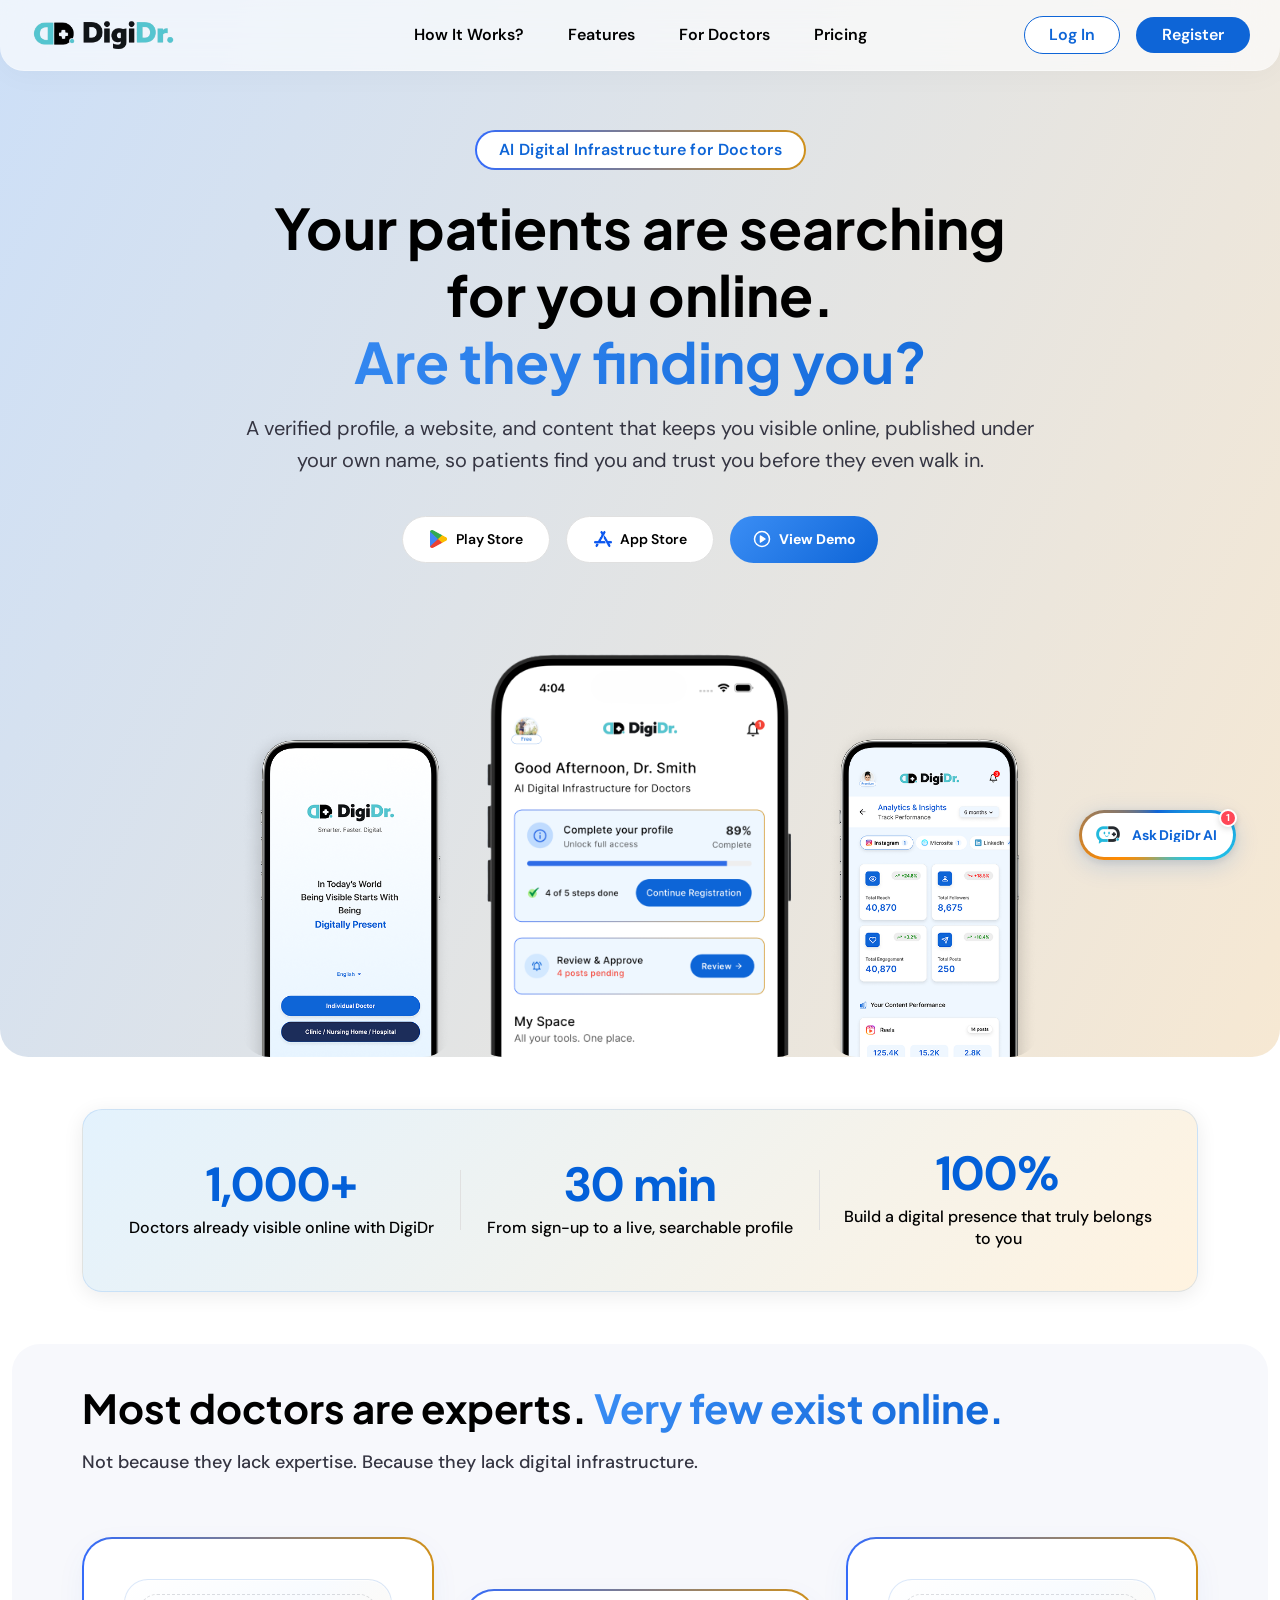
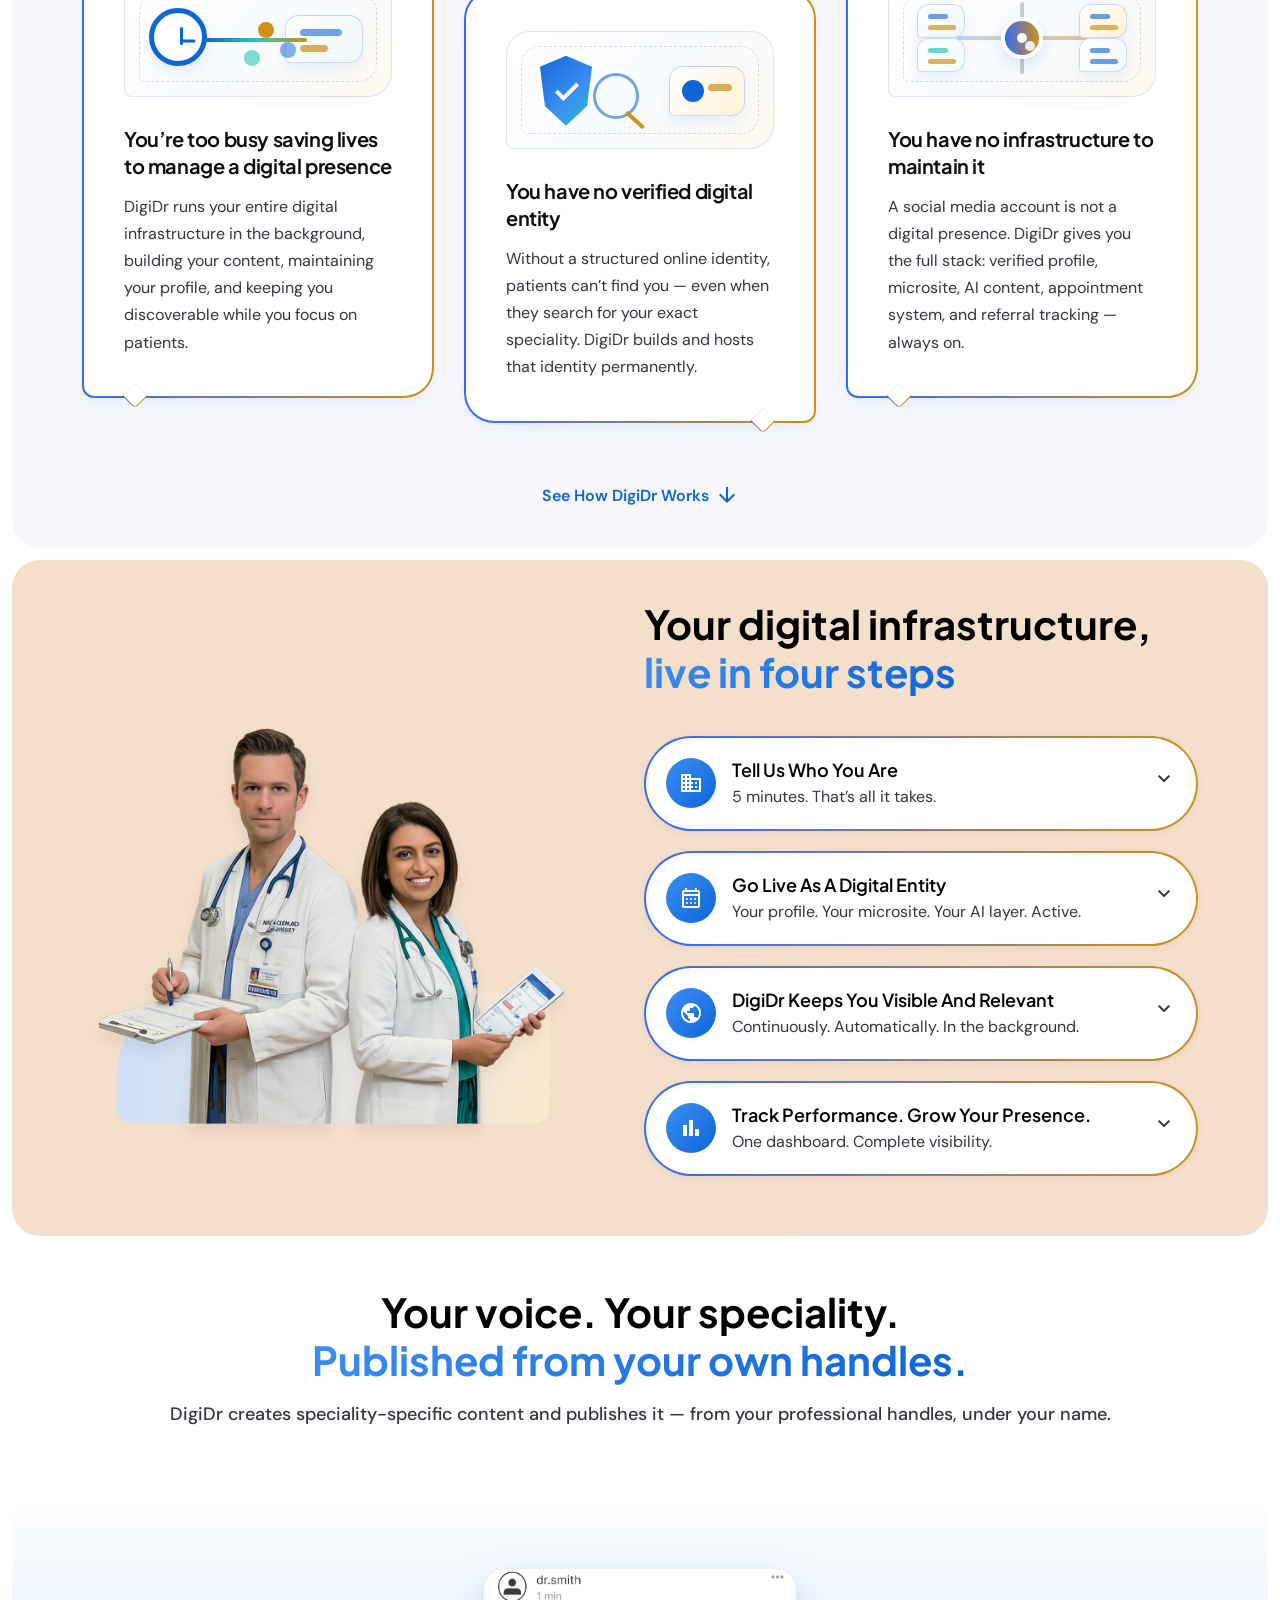
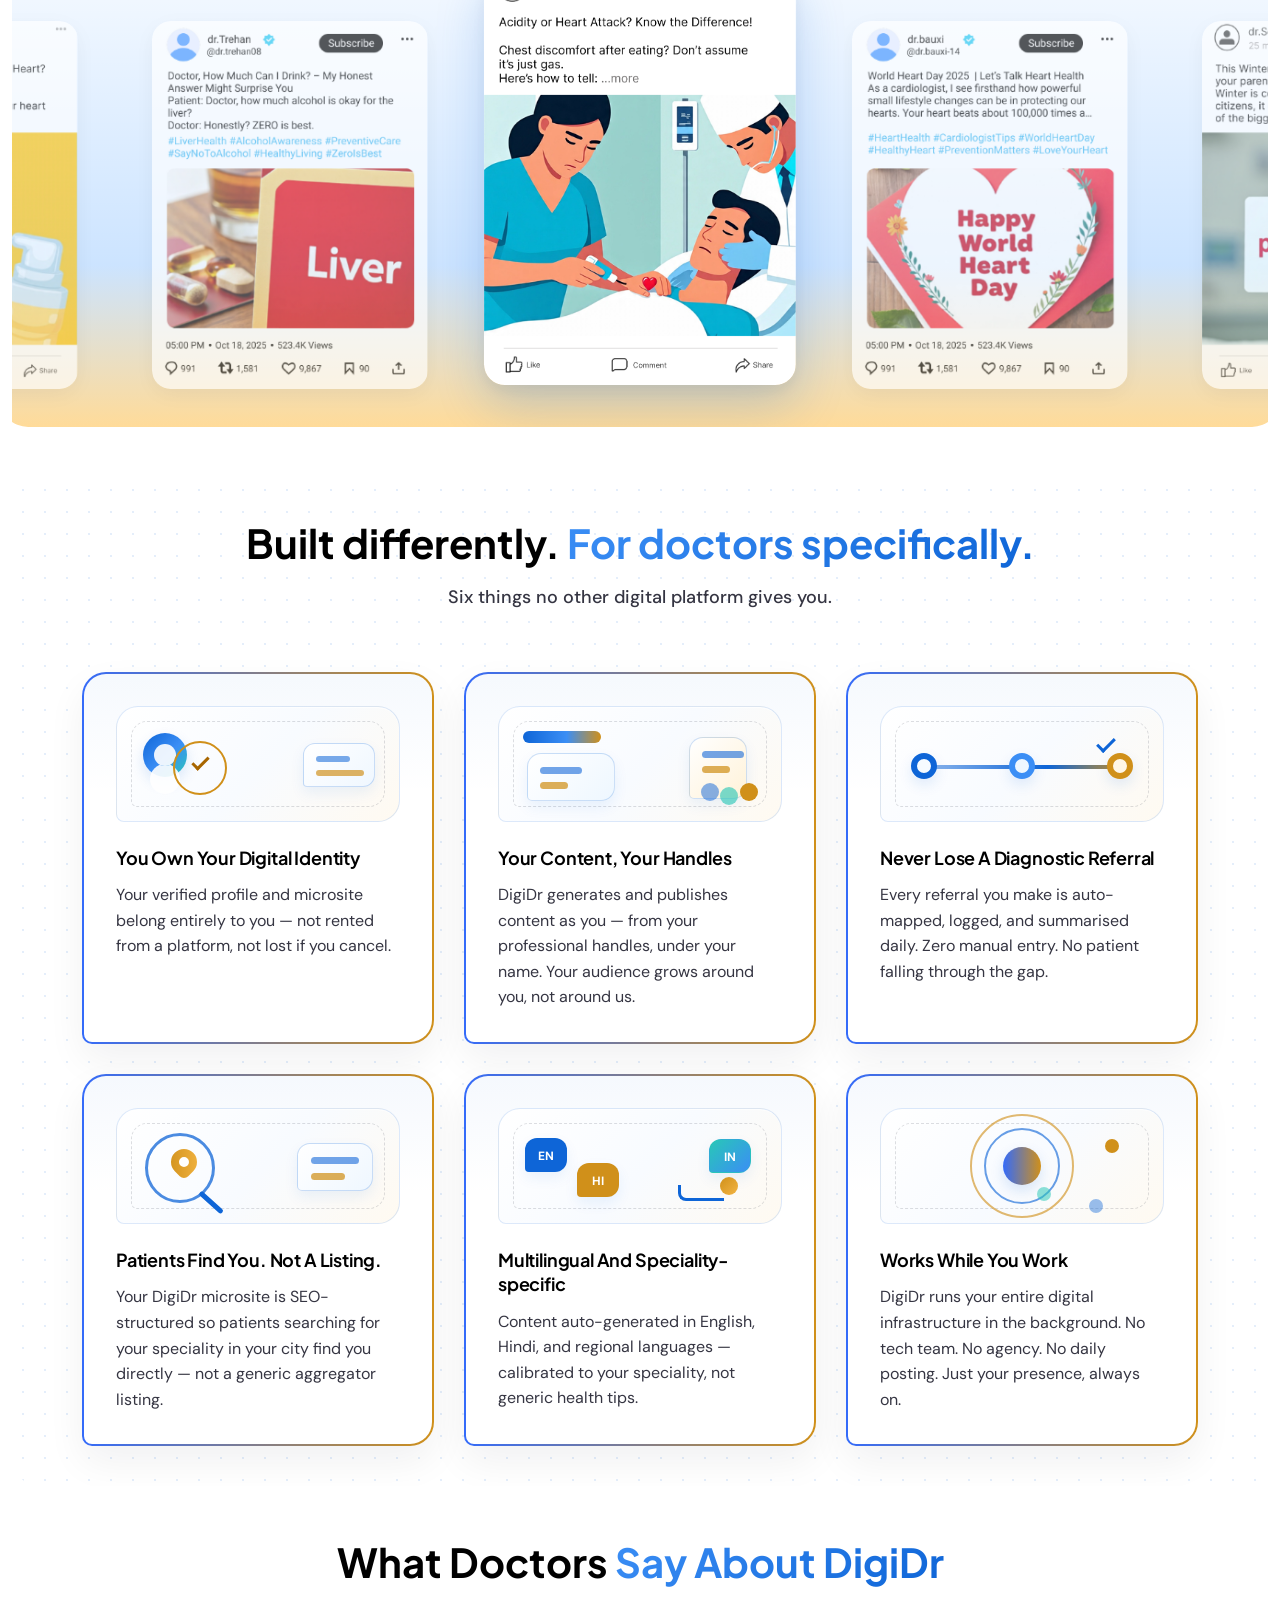
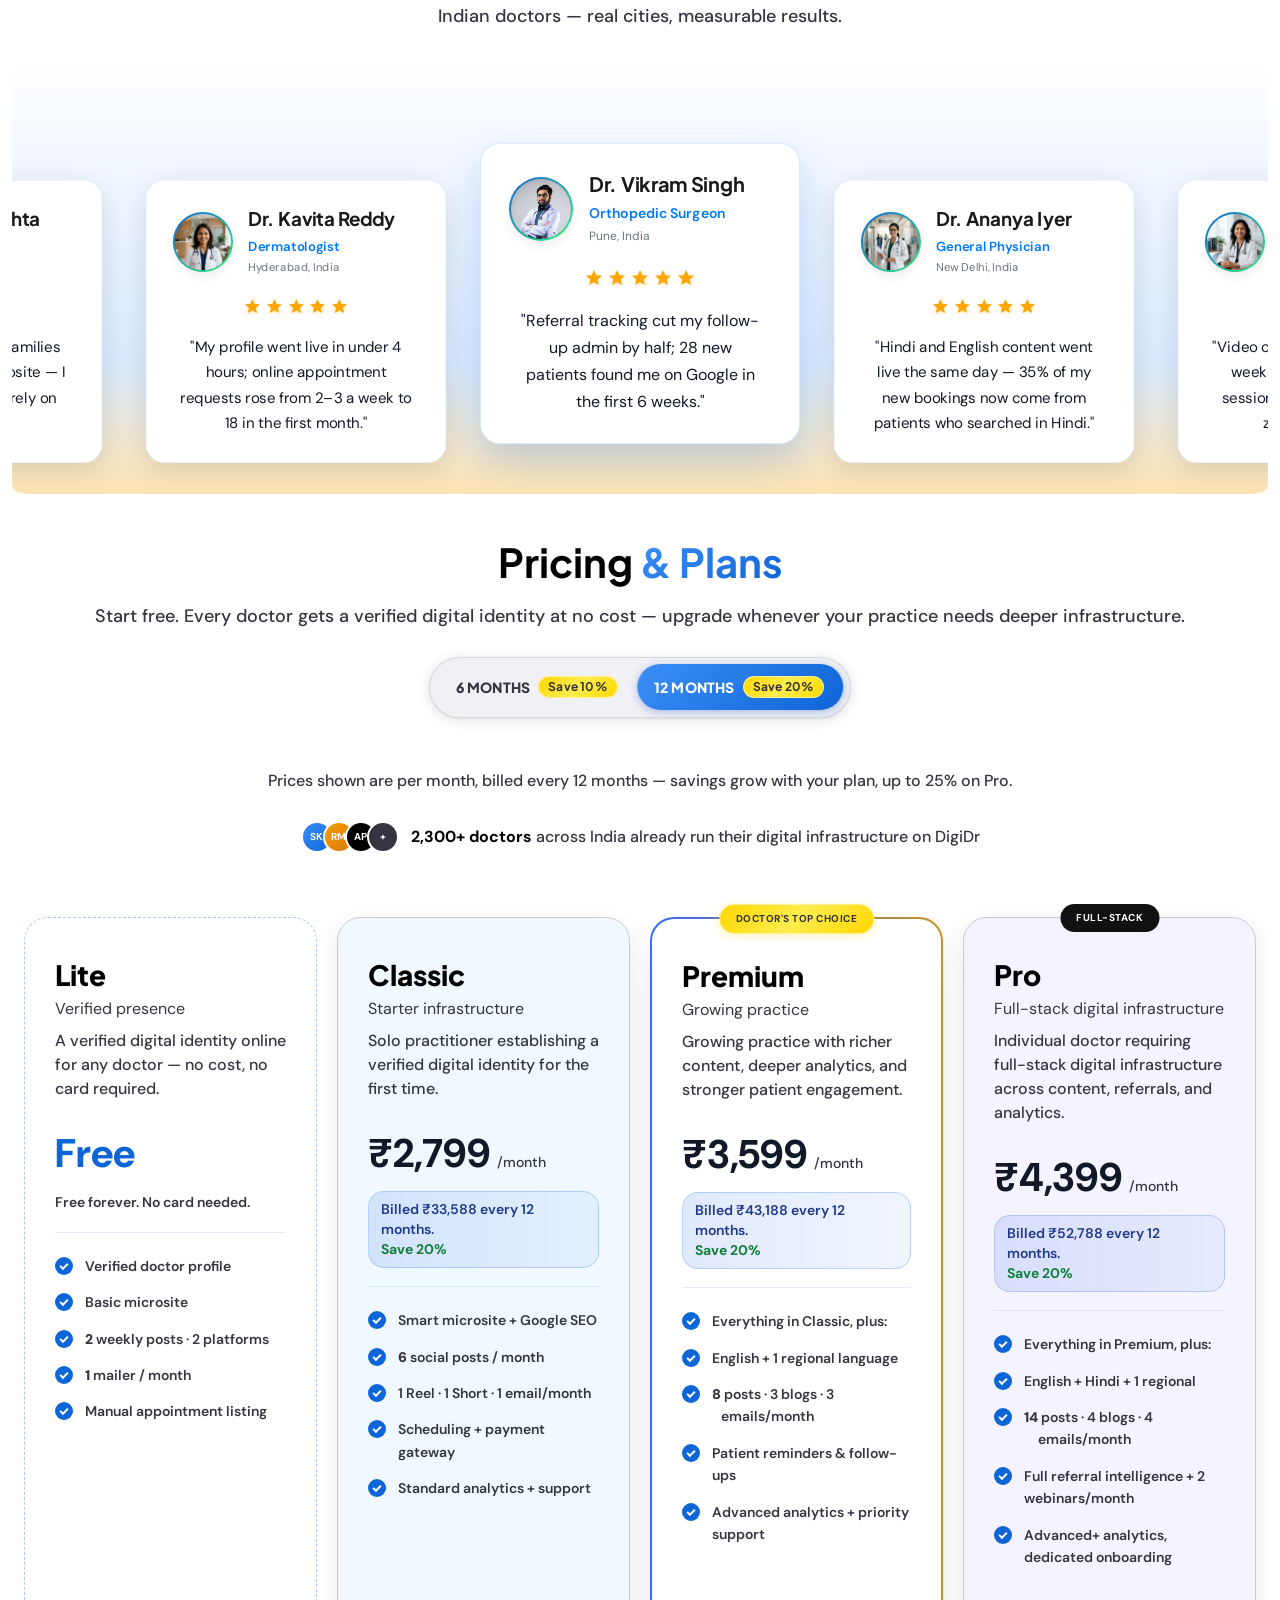
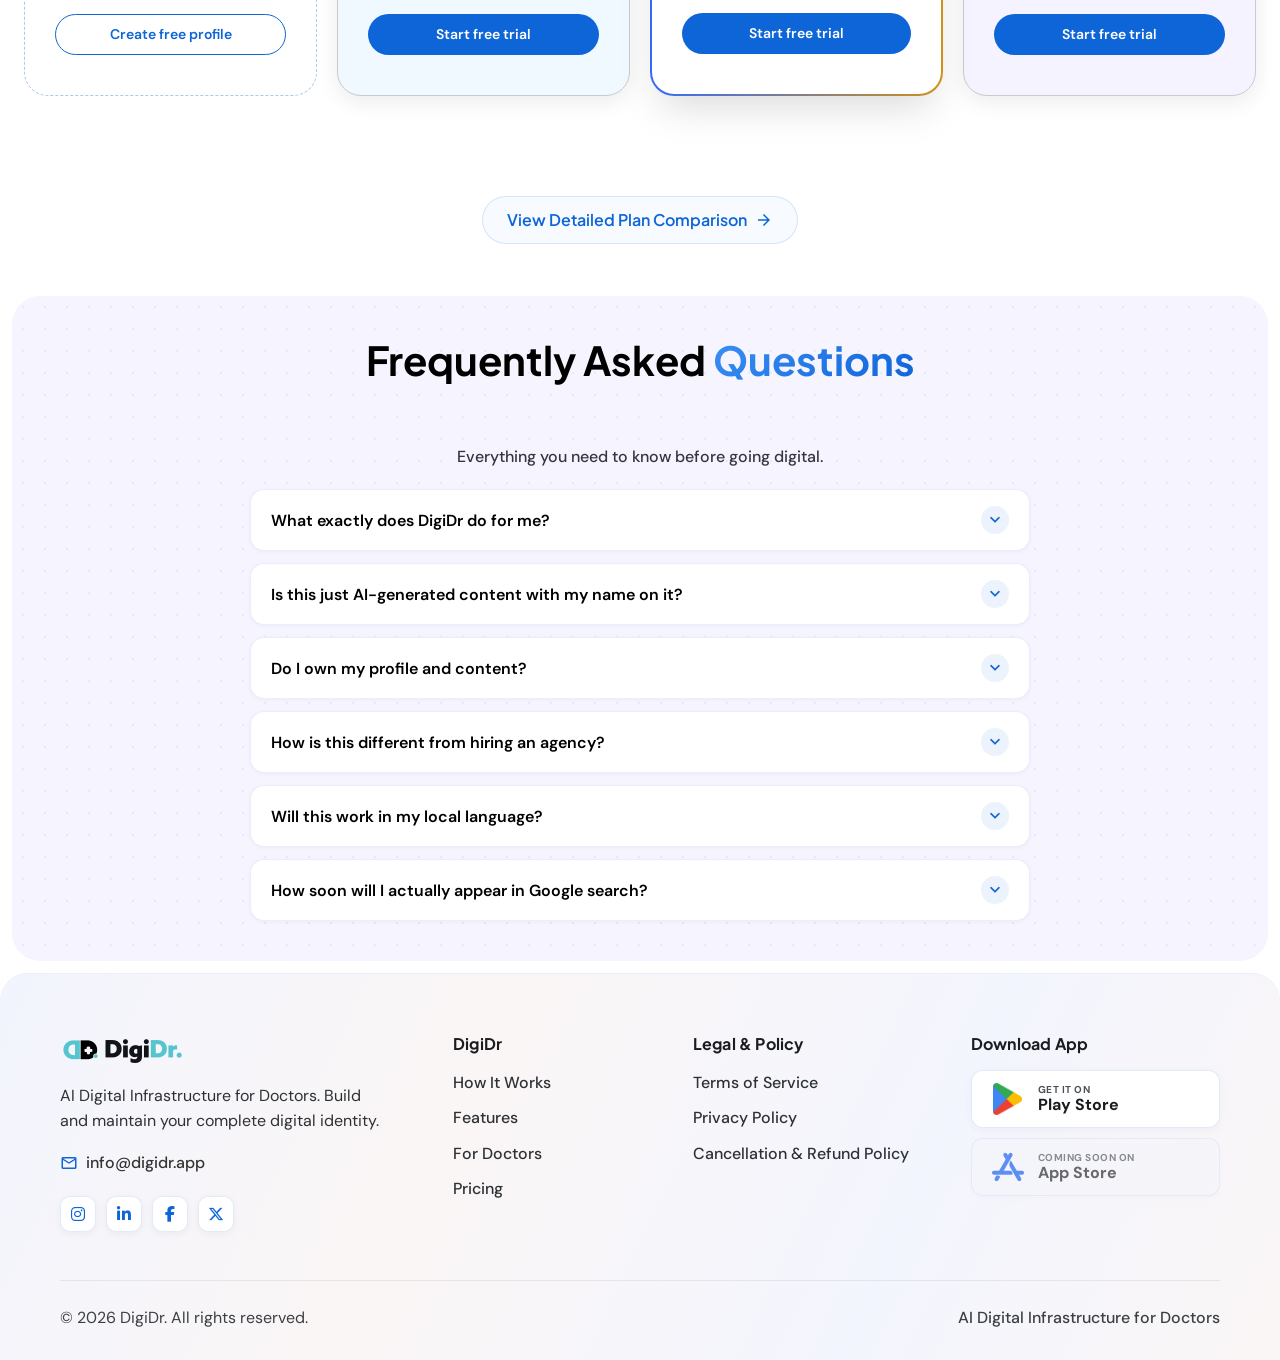
==== index.html @ 3c1ea71e "Reduce AI-heavy phrasing, update hero copy, and tighten testimonials spacing Rebalances several line" ====
<!DOCTYPE html>
<html lang="en">
    
<head>
    <meta charset="UTF-8">
    <meta name="viewport" content="width=device-width, initial-scale=1.0">

    <!-- Google tag (gtag.js) -->
    <script async src="https://www.googletagmanager.com/gtag/js?id=G-EJND0R16D5"></script>
    <script>
        window.dataLayer = window.dataLayer || [];
        function gtag() { dataLayer.push(arguments); }
        gtag('js', new Date());
        gtag('config', 'G-EJND0R16D5');
    </script>

    <!-- Primary GEO Meta Tags -->
    <title>DigiDr | AI Digital Infrastructure for Doctors</title>
    <meta name="description"
        content="DigiDr is a comprehensive digital healthcare platform helping doctors and clinics in India build their online presence, manage appointments, and grow their practice with modern technology.">
    <meta name="keywords"
        content="doctor platform, clinic management, online appointments, medical practice management, doctor website, patient management, doctor online profile, doctor website builder, digital presence for doctors, doctor visibility India, how to get more patients online, doctor SEO India, increase clinic appointments online, doctor Google ranking, best doctor near me, verified doctor profile, doctor credibility online, AI-powered digital presence platform for doctors, automated content and visibility management for medical practices">
    <meta name="robots" content="index, follow, max-image-preview:large">
    <link rel="canonical" href="https://digidr.app/">

    <!-- Open Graph Meta Tags -->
    <meta property="og:type" content="website">
    <meta property="og:site_name" content="DigiDr">
    <meta property="og:title" content="DigiDr - AI Digital Infrastructure for Doctors">
    <meta property="og:description"
        content="DigiDr builds your complete digital identity as a doctor: verified profile, smart microsite, AI content, and online appointment booking. Live within minutes. Free to start.">
    <meta property="og:url" content="https://digidr.app/">
    <meta property="og:image" content="https://digidr.app/img/digidr_og_image.jpg">
    <meta property="og:image:type" content="image/jpeg">
    <meta property="og:image:width" content="1200">
    <meta property="og:image:height" content="630">
    <meta property="og:image:alt" content="DigiDr - AI Digital Infrastructure for Doctors">


    <!-- Twitter Card Meta Tags -->
    <meta name="twitter:card" content="summary_large_image">
    <meta name="twitter:title" content="DigiDr - AI Digital Infrastructure for Doctors">
    <meta name="twitter:description"
        content="Transform your medical practice with DigiDr's comprehensive digital platform.">
    <meta name="twitter:image" content="https://digidr.app/img/digidr_og_image.jpg">

    <!-- Favicon -->
    <link rel="icon" type="image/x-icon" href="favicon/favicon.ico">

    <!-- Bootstrap CSS -->
    <link href="bootstrap-5.3.8-dist/css/bootstrap.min.css" rel="stylesheet">

    <!-- Google Symbols (Material Icons) -->
    <link rel="stylesheet"
        href="https://fonts.googleapis.com/css2?family=Material+Symbols+Outlined:opsz,wght,FILL,GRAD@20..48,100..700,0..1,-50..200" />

    <!-- Root Variables -->
    <link href="css/root.css" rel="stylesheet">

    <!-- Custom CSS -->
    <link href="css/style.css" rel="stylesheet">
    <link href="css/modal.css" rel="stylesheet">

    <!-- Navbar CSS -->
    <link href="css/navbar.css" rel="stylesheet">

    <!-- Footer CSS -->
    <link href="css/footer.css" rel="stylesheet">

    <!-- Font Awesome -->
    <link rel="stylesheet" href="https://cdnjs.cloudflare.com/ajax/libs/font-awesome/6.5.1/css/all.min.css">

    <!-- Chatbot Widget -->
    <link rel="stylesheet" href="css/chatbot.css">

    <!-- Independence Day Banner -->
    <link rel="stylesheet" href="independence-day/independence-day.css">

    <script>
        (function () {
            if (window.location.hash !== '#contact') return;
            sessionStorage.setItem('digidrScrollToContact', '1');
            if ('scrollRestoration' in history) history.scrollRestoration = 'manual';
            history.replaceState(null, '', window.location.pathname + window.location.search);
        })();
    </script>

    <!-- Preferred image for Google Search / Discover thumbnails -->
    <script type="application/ld+json">
    {
        "@context": "https://schema.org",
        "@type": "WebPage",
        "url": "https://digidr.app/",
        "name": "DigiDr - Digital Healthcare Platform",
        "description": "DigiDr is a comprehensive digital healthcare platform helping doctors and clinics in India build their online presence, manage appointments, and grow their practice with modern technology.",
        "primaryImageOfPage": {
            "@type": "ImageObject",
            "url": "https://digidr.app/img/digidr_og_image.jpg",
            "width": 1200,
            "height": 630,
            "caption": "DigiDr - AI Digital Infrastructure for Doctors"
        },
        "isPartOf": {
            "@type": "WebSite",
            "name": "DigiDr",
            "url": "https://digidr.app/"
        }
    }
    </script>

    <!-- Organization identity: helps AI/answer engines resolve "DigiDr" as a specific entity -->
    <script type="application/ld+json">
    {
        "@context": "https://schema.org",
        "@type": "Organization",
        "@id": "https://digidr.app/#organization",
        "name": "DigiDr",
        "legalName": "DigiDr",
        "url": "https://digidr.app/",
        "logo": "https://digidr.app/img/logo.png",
        "description": "DigiDr is an AI-powered digital infrastructure platform for doctors and clinics in India, providing verified doctor profiles, smart microsites, AI-generated content, appointment booking, and patient engagement tools.",
        "sameAs": [
            "https://play.google.com/store/apps/details?id=com.wayindia.digidrapp"
        ],
        "areaServed": {
            "@type": "Country",
            "name": "India"
        },
        "knowsAbout": [
            "doctor digital identity",
            "medical practice management",
            "clinic appointment booking",
            "healthcare marketing automation",
            "doctor website builder",
            "doctor online profile",
            "digital presence for doctors",
            "doctor visibility India",
            "doctor SEO India",
            "doctor Google ranking",
            "verified doctor profile",
            "doctor credibility online",
            "AI-powered digital presence platform for doctors"
        ]
    }
    </script>

    <!-- WebSite + SearchAction -->
    <script type="application/ld+json">
    {
        "@context": "https://schema.org",
        "@type": "WebSite",
        "@id": "https://digidr.app/#website",
        "url": "https://digidr.app/",
        "name": "DigiDr",
        "publisher": { "@id": "https://digidr.app/#organization" },
        "inLanguage": "en-IN"
    }
    </script>

    <!-- FAQPage: AEO targeting for answer engines (ChatGPT, Perplexity, AI Overviews) -->
    <script type="application/ld+json">
    {
        "@context": "https://schema.org",
        "@type": "FAQPage",
        "mainEntity": [
            {
                "@type": "Question",
                "name": "How can doctors improve their online visibility?",
                "acceptedAnswer": {
                    "@type": "Answer",
                    "text": "Doctors improve their online visibility with a verified profile, a dedicated website, and content published under their own name that keeps them discoverable in search results. DigiDr builds and maintains this digital presence automatically, so patients find and trust doctors before they even walk in."
                }
            },
            {
                "@type": "Question",
                "name": "What is the best way for a doctor to get found online?",
                "acceptedAnswer": {
                    "@type": "Answer",
                    "text": "The best way for a doctor to get found online is to combine a verified, searchable profile with a professional website and consistent, speciality-relevant content. DigiDr sets this up for doctors in about 30 minutes, from sign-up to a live, searchable profile."
                }
            },
            {
                "@type": "Question",
                "name": "Do doctors need a website to get patients?",
                "acceptedAnswer": {
                    "@type": "Answer",
                    "text": "A website significantly increases a doctor's credibility and discoverability, since most patients search online before booking an appointment. DigiDr builds and manages this website as part of a doctor's complete digital presence."
                }
            },
            {
                "@type": "Question",
                "name": "How do doctors appear in Google search results?",
                "acceptedAnswer": {
                    "@type": "Answer",
                    "text": "Doctors appear in Google search results through a verified, well-structured profile and website with content published consistently under their own name. With DigiDr, most doctors are live and indexed within hours of signing up."
                }
            }
        ]
    }
    </script>

    <!-- SoftwareApplication: what DigiDr is, priced, for whom -->
    <script type="application/ld+json">
    {
        "@context": "https://schema.org",
        "@type": "SoftwareApplication",
        "name": "DigiDr",
        "applicationCategory": "BusinessApplication",
        "applicationSubCategory": "Healthcare Practice Management Software",
        "operatingSystem": "Android, Web",
        "description": "DigiDr builds and maintains a doctor's complete digital identity: a verified profile, AI-generated speciality content, a smart microsite, and integrated appointment booking with payments. Live within minutes, free to start.",
        "url": "https://digidr.app/",
        "publisher": { "@id": "https://digidr.app/#organization" },
        "offers": [
            {
                "@type": "Offer",
                "name": "Classic Plan",
                "price": "3499",
                "priceCurrency": "INR",
                "priceValidUntil": "2027-12-31",
                "billingIncrement": "P1M",
                "url": "https://digidr.app/pricing.html",
                "category": "Starter infrastructure for solo practitioners"
            },
            {
                "@type": "Offer",
                "name": "Premium Plan",
                "price": "4499",
                "priceCurrency": "INR",
                "priceValidUntil": "2027-12-31",
                "billingIncrement": "P1M",
                "url": "https://digidr.app/pricing.html",
                "category": "Growing practice plan"
            },
            {
                "@type": "Offer",
                "name": "Pro Plan",
                "price": "5499",
                "priceCurrency": "INR",
                "priceValidUntil": "2027-12-31",
                "billingIncrement": "P1M",
                "url": "https://digidr.app/pricing.html",
                "category": "Full-stack digital infrastructure plan"
            }
        ]
    }
    </script>
</head>

<body class="page-home">

    <div id="navbar-mount" data-nav-active="home"></div>
    <script src="js/navbar.js"></script>
    <script src="js/analytics.js"></script>


    <!-- Bootstrap JS -->
    <script src="bootstrap-5.3.8-dist/js/bootstrap.bundle.min.js"></script>

    <!-- Hero Section -->
    <section class="hero-section">
        <div class="hero-aurora" aria-hidden="true">
            <div class="hero-aurora__mesh">
                <div class="hero-aurora__blob hero-aurora__blob--blue">
                    <div class="hero-aurora__blob-inner"></div>
                </div>
                <div class="hero-aurora__blob hero-aurora__blob--orange">
                    <div class="hero-aurora__blob-inner"></div>
                </div>
            </div>
        </div>
        <div class="container">
            <div class="hero-content text-center hero-intro">
                <div class="hero-intro__badge-wrap">
                    <span class="badge">AI Digital Infrastructure for Doctors</span>
                </div>
                <h1 class="hero-intro__title">
                    <span class="hero-intro__line hero-intro__line--1">Your patients are searching for you online.</span>
                    <span class="hero-intro__line hero-intro__line--2 highlight"> Are they finding you?</span>
                </h1>
                <p class="subtitle hero-intro__subtitle">A verified profile, a website, and content that keeps you visible online, published under your own name, so patients find you and trust you before they even walk in.</p>

                <div class="hero-buttons hero-intro__actions">
                    <a href="https://play.google.com/store/apps/details?id=com.wayindia.digidrapp" class="btn btn-store"
                        data-store="play" aria-label="Get it on Google Play" target="_blank" rel="noopener noreferrer"
                        data-ga="cta_play_store">
                        <span class="btn-store-icon" aria-hidden="true">
                            <img src="img/play_store.png" alt="">
                        </span>
                        <span class="btn-store-text">Play Store</span>
                    </a>
                    <a href="javascript:void(0)" class="btn btn-store" data-store="app"
                        aria-label="App Store (Coming Soon)" data-ga="cta_app_store_soon">
                        <span class="btn-store-icon" aria-hidden="true">
                            <img src="img/app_store.png" alt="">
                        </span>
                        <span class="btn-store-text">App Store</span>
                    </a>
                    <a href="https://web.digidr.app/" class="btn btn-store" data-store="web"
                        aria-label="Open DigiDr on the web" data-ga="cta_view_demo_web">
                        <span class="btn-store-icon" aria-hidden="true">
                            <svg viewBox="0 0 24 24" fill="none" stroke="currentColor" stroke-width="2"
                                stroke-linecap="round" stroke-linejoin="round">
                                <circle cx="12" cy="12" r="10"></circle>
                                <polygon points="10 8 16 12 10 16 10 8" fill="currentColor"></polygon>
                            </svg>
                        </span>
                        <span class="btn-store-text">View Demo</span>
                    </a>
                    <!-- <a href="https://web.digidr.app/" class="btn btn-store" data-store="web"
                        aria-label="Open DigiDr on the web" target="_blank" rel="noopener noreferrer">
                        <span class="material-symbols-outlined">desktop_mac</span>
                        Web
                    </a> -->

                    <!-- <button class="btn btn-explore" data-open-mission-modal>
                        View Demo
                    </button> -->
                </div>

                <div class="phone-showcase hero-intro__phones">
                    <div class="phone phone-left">
                        <img src="img/Small Phone Left.png" alt="DigiDr App Preview">
                    </div>
                    <div class="phone phone-center">
                        <img src="img/Big Phone Center.png" alt="DigiDr App Main Screen">
                    </div>
                    <div class="phone phone-right">
                        <img src="img/Small Phone Right.png" alt="DigiDr Analytics">
                    </div>
                </div>
            </div>
        </div>
    </section>

    <!-- Statistics Section -->
    <section class="statistics-section">
        <div class="container">
            <div class="statistics-card">
                <div class="stat-item">
                    <div class="stat-number">1,000+</div>
                    <div class="stat-label">Doctors already visible online with DigiDr</div>
                </div>
                <div class="stat-divider"></div>
                <div class="stat-item">
                    <div class="stat-number">30 min</div>
                    <div class="stat-label">From sign-up to a live, searchable profile</div>
                </div>
                <div class="stat-divider"></div>
                <div class="stat-item">
                    <div class="stat-number">100%</div>
                    <div class="stat-label">Build a digital presence that truly belongs to you</div>
                </div>
            </div>
        </div>
    </section>

    <!-- Why Invisible Section -->
    <section class="why-invisible-section">
        <div class="container">
            <div class="section-header">
                <h3 class="section-title">
                    Most doctors are experts. <span class="highlight">Very few exist online.</span>
                </h3>
                <p class="section-subtitle">Not because they lack expertise. Because they lack digital infrastructure.
                </p>
            </div>
            <div class="reason-cards">
                <div class="reason-card" data-index="01">
                    <div class="reason-infographic busy-graphic" role="img"
                        aria-label="AI manages digital presence while doctor works">
                        <span class="time-dial"></span>
                        <span class="patient-card"></span>
                        <span class="automation-line"></span>
                        <span class="ai-spark-dot"></span>
                    </div>
                    <h3>You’re too busy saving lives to manage a digital presence</h3>
                    <p>DigiDr runs your entire digital infrastructure in the background, building your content,
                        maintaining your profile, and keeping you discoverable while you focus on patients.</p>
                </div>
                <div class="reason-card" data-index="02">
                    <div class="reason-infographic entity-graphic" role="img"
                        aria-label="Verified digital entity infographic">
                        <span class="entity-shield"></span>
                        <span class="entity-check"></span>
                        <span class="entity-profile-card"></span>
                        <span class="entity-search-ring"></span>
                    </div>
                    <h3>You have no verified digital entity</h3>
                    <p>Without a structured online identity, patients can’t find you — even when they search for your
                        exact speciality. DigiDr builds and hosts that identity permanently.</p>
                </div>
                <div class="reason-card" data-index="03">
                    <div class="reason-infographic infrastructure-graphic" role="img"
                        aria-label="Connected digital infrastructure infographic">
                        <span class="infra-connector infra-connector-horizontal"></span>
                        <span class="infra-connector infra-connector-vertical"></span>
                        <span class="infra-hub"></span>
                        <span class="infra-tile infra-tile-profile"></span>
                        <span class="infra-tile infra-tile-content"></span>
                        <span class="infra-tile infra-tile-appointments"></span>
                        <span class="infra-tile infra-tile-referrals"></span>
                    </div>
                    <h3>You have no infrastructure to maintain it</h3>
                    <p>A social media account is not a digital presence. DigiDr gives you the full stack: verified
                        profile, microsite, AI content, appointment system, and referral tracking — always on.</p>
                </div>
            </div>
            <div class="scroll-to-solution" data-scroll-target="#how-it-works" data-ga="scroll_to_how_it_works">
                <p class="scroll-to-solution-text">
                    See How DigiDr Works
                    <span class="material-symbols-outlined scroll-to-solution-arrow"
                        aria-hidden="true">arrow_downward</span>
                </p>
            </div>
        </div>
    </section>

    <!-- How DigiDr Works Section -->
    <section class="how-digidoctor-works-section" id="how-it-works">
        <div class="hero-aurora" aria-hidden="true">
            <div class="hero-aurora__mesh">
                <div class="hero-aurora__blob hero-aurora__blob--blue">
                    <div class="hero-aurora__blob-inner"></div>
                </div>
                <div class="hero-aurora__blob hero-aurora__blob--orange">
                    <div class="hero-aurora__blob-inner"></div>
                </div>
            </div>
        </div>
        <div class="container">
            <div class="works-content">
                <!-- Doctor Image on Left -->
                <div class="doctor-image-container">
                    <img src="img/doctors_img.png" alt="Doctor" class="doctor-image">
                </div>

                <!-- Pills Container on Right -->
                <div class="pills-container">
                    <h3 class="section-title">
                        Your digital infrastructure, <span class="highlight">live in four steps</span>
                    </h3>

                    <!-- Pill 1 -->
                    <div class="pill-menu">
                        <div class="pill-header" onclick="togglePill(this)">
                            <div class="pill-icon">
                                <span class="material-symbols-outlined">domain</span>
                            </div>
                            <div class="pill-text">
                                <h4>Tell Us Who You Are</h4>
                                <p>5 minutes. That’s all it takes.</p>
                            </div>
                            <div class="pill-chevron">
                                <span class="material-symbols-outlined">expand_more</span>
                            </div>
                        </div>
                        <div class="pill-content">
                            <p>Share your speciality, clinic details, and consultation preferences. DigiDr instantly
                                turns this into your verified doctor profile and smart microsite — no
                                forms to design, no website to build.</p>
                            <ul>
                                <li>Verified doctor profile created instantly</li>
                                <li>Smart microsite live with your speciality, location, and consultation details</li>
                                <li>Appointment scheduling configured and ready</li>
                                <li>Diagnostic referral tracking linked to your network</li>
                            </ul>
                            <!-- <p>Go live. Faster. Smarter. Digital.</p> -->
                        </div>
                    </div>

                    <!-- Pill 2 -->
                    <div class="pill-menu">
                        <div class="pill-header" onclick="togglePill(this)">
                            <div class="pill-icon">
                                <span class="material-symbols-outlined">calendar_month</span>
                            </div>
                            <div class="pill-text">
                                <h4>Go Live As A Digital Entity</h4>
                                <p>Your profile. Your microsite. Your AI layer. Active.</p>
                            </div>
                            <div class="pill-chevron">
                                <span class="material-symbols-outlined">expand_more</span>
                            </div>
                        </div>
                        <div class="pill-content">
                            <p>Your verified profile, microsite, and AI content layer go live — published from your own
                                professional handles under your name. Your audience, your authority, your identity.</p>
                            <ul>
                                <li>Content published to your own social handles — not DigiDr’s</li>
                                <li>Patients can book appointments directly from your microsite</li>
                                <li>Your profile is indexed by Google within hours</li>
                                <li>Diagnostic referral tracking active from day one</li>
                            </ul>
                        </div>
                    </div>

                    <!-- Pill 3 -->
                    <div class="pill-menu">
                        <div class="pill-header" onclick="togglePill(this)">
                            <div class="pill-icon">
                                <span class="material-symbols-outlined">public</span>
                            </div>
                            <div class="pill-text">
                                <h4>DigiDr Keeps You Visible And Relevant</h4>
                                <p>Continuously. Automatically. In the background.</p>
                            </div>
                            <div class="pill-chevron">
                                <span class="material-symbols-outlined">expand_more</span>
                            </div>
                        </div>
                        <div class="pill-content">
                            <p>DigiDr continuously creates speciality-specific posts, reels, emailers, and blog
                                content — adjusted for your locality, patient base, and what patients are actively
                                searching for right now.</p>
                            <ul>
                                <li>Weekly speciality posts (plan-dependent)</li>
                                <li>Instagram Reels and YouTube and ready</li>
                                <li>e-Mailers and Blogs for patients</li>
                                <li>Health awareness content aligned with disease days and seasonal trends</li>
                                <li>All content published from your own handles</li>
                            </ul>
                        </div>
                    </div>

                    <!-- Pill 4 -->
                    <div class="pill-menu">
                        <div class="pill-header" onclick="togglePill(this)">
                            <div class="pill-icon">
                                <span class="material-symbols-outlined">bar_chart</span>
                            </div>
                            <div class="pill-text">
                                <h4>Track Performance. Grow Your Presence.</h4>
                                <p>One dashboard. Complete visibility.</p>
                            </div>
                            <div class="pill-chevron">
                                <span class="material-symbols-outlined">expand_more</span>
                            </div>
                        </div>
                        <div class="pill-content">
                            <p>Your command centre shows exactly how patients are finding you — profile visits,
                                microsite traffic, content performance, and referral tracking — in one weekly summary.
                                No spreadsheets. Just clarity.</p>
                            <ul>
                                <li>Weekly summary: reach, engagement, and next steps</li>
                                <li>Microsite traffic and Google search visibility</li>
                                <li>Content performance by post type</li>
                                <li>Referral tracking summary</li>
                                <li>Growth trend over time</li>
                            </ul>
                            <p>Go live. Faster. Smarter. Digital.</p>
                        </div>
                    </div>
                </div>
            </div>
        </div>
    </section>

    <!-- Posts Carousel Section -->
    <section class="posts-carousel-section">
        <div class="container">
            <div class="carousel-header">
                <h3 class="section-title">
                    Your voice. Your speciality.<br>
                    <span class="highlight">Published from your own handles.</span>
                </h3>
                <p class="section-subtitle">DigiDr creates speciality-specific content and publishes it — from
                    your professional handles, under your name.</p>
            </div>
        </div>
        <div class="posts-carousel-container">
            <div class="posts-carousel-wrapper">
                <div class="posts-carousel">
                    <div class="post-item">
                        <img src="img/twitter.png" alt="Twitter Post">
                    </div>
                    <div class="post-item">
                        <img src="img/teeth.png" alt="Teeth Post">
                    </div>
                    <div class="post-item">
                        <img src="img/drinking.png" alt="Drinking Post">
                    </div>
                    <div class="post-item">
                        <img src="img/facebook post.png" alt="Facebook Post">
                    </div>
                    <div class="post-item">
                        <img src="img/heart_day.png" alt="Heart Day Post">
                    </div>
                    <div class="post-item">
                        <img src="img/pneumonia.png" alt="Pneumonia Post">
                    </div>
                </div>
            </div>
        </div>
    </section>

    <!-- Why Healthcare Professionals Love DigiDr Section -->
    <section class="why-love-digidoctor-section">
        <div class="container">
            <div class="section-header">
                <h3 class="section-title">Built differently. <span class="highlight">For doctors specifically.</span>
                </h3>
                <p class="section-subtitle">Six things no other digital platform gives you.</p>
            </div>

            <div class="love-cards-grid">
                <!-- Box 1 -->
                <div class="love-card">
                    <div class="card-infographic identity-graphic" role="img"
                        aria-label="Verified doctor identity infographic">
                        <span class="profile-node"></span>
                        <span class="verified-ring"></span>
                        <span class="site-card"></span>
                    </div>
                    <h4 class="love-card-title">You Own Your Digital Identity</h4>
                    <p class="love-card-description">Your verified profile and microsite belong entirely to you — not
                        rented from a platform, not lost if you cancel.</p>
                </div>

                <!-- Box 2 -->
                <div class="love-card">
                    <div class="card-infographic content-graphic" role="img"
                        aria-label="Content published from doctor handles infographic">
                        <span class="handle-line"></span>
                        <span class="post-card post-card-large"></span>
                        <span class="post-card post-card-small"></span>
                        <span class="audience-dot"></span>
                    </div>
                    <h4 class="love-card-title">Your Content, Your Handles</h4>
                    <p class="love-card-description">DigiDr generates and publishes content as you — from your
                        professional handles, under your name. Your audience grows around you, not around us.</p>
                </div>

                <!-- Box 3 -->
                <div class="love-card">
                    <div class="card-infographic referral-graphic" role="img"
                        aria-label="Referral tracking infographic">
                        <span class="referral-path"></span>
                        <span class="referral-node referral-start"></span>
                        <span class="referral-node referral-middle"></span>
                        <span class="referral-node referral-end"></span>
                        <span class="referral-check"></span>
                    </div>
                    <h4 class="love-card-title">Never Lose A Diagnostic Referral</h4>
                    <p class="love-card-description">Every referral you make is auto-mapped, logged, and summarised
                        daily. Zero manual entry. No patient falling through the gap.</p>
                </div>

                <!-- Box 4 -->
                <div class="love-card">
                    <div class="card-infographic discovery-graphic" role="img"
                        aria-label="Patient search discovery infographic">
                        <span class="search-orbit"></span>
                        <span class="map-pin"></span>
                        <span class="search-card"></span>
                    </div>
                    <h4 class="love-card-title">Patients Find You. Not A Listing.</h4>
                    <p class="love-card-description">Your DigiDr microsite is SEO-structured so patients searching for
                        your speciality in your city find you directly — not a generic aggregator listing.</p>
                </div>

                <!-- Box 5 -->
                <div class="love-card">
                    <div class="card-infographic language-graphic" role="img"
                        aria-label="Multilingual speciality content infographic">
                        <span class="language-chip chip-en">EN</span>
                        <span class="language-chip chip-hi">HI</span>
                        <span class="language-chip chip-rg">IN</span>
                        <span class="speciality-pulse"></span>
                    </div>
                    <h4 class="love-card-title">Multilingual And Speciality-specific</h4>
                    <p class="love-card-description">Content auto-generated in English, Hindi, and regional languages —
                        calibrated to your speciality, not generic health tips.</p>
                </div>

                <!-- Box 6 -->
                <div class="love-card">
                    <div class="card-infographic automation-graphic" role="img"
                        aria-label="Always-on automation infographic">
                        <span class="automation-core"></span>
                        <span class="automation-ring ring-one"></span>
                        <span class="automation-ring ring-two"></span>
                        <span class="automation-spark"></span>
                    </div>
                    <h4 class="love-card-title">Works While You Work</h4>
                    <p class="love-card-description">DigiDr runs your entire digital infrastructure in the
                        background. No tech team. No agency. No daily posting. Just your presence, always on.</p>
                </div>
            </div>
        </div>
    </section>

    <!-- Testimonials Section -->
    <section class="testimonials-section">
        <div class="container">
            <div class="section-header">
                <h3 class="section-title">What Doctors <span class="highlight">Say About DigiDr</span></h3>
                <p class="section-subtitle">Indian doctors — real cities, measurable results.</p>
            </div>
        </div>
        <div class="testimonials-carousel-container">
            <div class="testimonials-carousel-wrapper">
                <div class="testimonials-carousel">
                    <!-- Testimonial Card 1 -->
                    <div class="testimonial-card">
                        <div class="doctor-profile">
                            <div class="doctor-image">
                                <img src="img/avatar_priya_nair.png" alt="Dr. Priya Nair">
                            </div>
                            <div class="doctor-info">
                                <h4 class="doctor-name">Dr. Priya Nair</h4>
                                <p class="doctor-specialty">Cardiologist</p>
                                <p class="doctor-hospital">Bengaluru, India</p>
                            </div>
                        </div>
                        <div class="rating">
                            <span class="material-symbols-outlined star">star</span>
                            <span class="material-symbols-outlined star">star</span>
                            <span class="material-symbols-outlined star">star</span>
                            <span class="material-symbols-outlined star">star</span>
                            <span class="material-symbols-outlined star">star</span>
                        </div>
                        <div class="review-text">
                            "In three weeks my Google profile visits went from near-zero to 200+ a month."
                        </div>
                    </div>

                    <!-- Testimonial Card 2 -->
                    <div class="testimonial-card">
                        <div class="doctor-profile">
                            <div class="doctor-image">
                                <img src="img/avatar_arjun_mehta.png" alt="Dr. Arjun Mehta">
                            </div>
                            <div class="doctor-info">
                                <h4 class="doctor-name">Dr. Arjun Mehta</h4>
                                <p class="doctor-specialty">Pediatrician</p>
                                <p class="doctor-hospital">Mumbai, India</p>
                            </div>
                        </div>
                        <div class="rating">
                            <span class="material-symbols-outlined star">star</span>
                            <span class="material-symbols-outlined star">star</span>
                            <span class="material-symbols-outlined star">star</span>
                            <span class="material-symbols-outlined star">star</span>
                            <span class="material-symbols-outlined star">star</span>
                        </div>
                        <div class="review-text">
                            "In the first 30 days, 42 families booked through my microsite — I used to rely almost
                            entirely on walk-ins."
                        </div>
                    </div>

                    <!-- Testimonial Card 3 -->
                    <div class="testimonial-card">
                        <div class="doctor-profile">
                            <div class="doctor-image">
                                <img src="img/avatar_kavita_reddy.png" alt="Dr. Kavita Reddy">
                            </div>
                            <div class="doctor-info">
                                <h4 class="doctor-name">Dr. Kavita Reddy</h4>
                                <p class="doctor-specialty">Dermatologist</p>
                                <p class="doctor-hospital">Hyderabad, India</p>
                            </div>
                        </div>
                        <div class="rating">
                            <span class="material-symbols-outlined star">star</span>
                            <span class="material-symbols-outlined star">star</span>
                            <span class="material-symbols-outlined star">star</span>
                            <span class="material-symbols-outlined star">star</span>
                            <span class="material-symbols-outlined star">star</span>
                        </div>
                        <div class="review-text">
                            "My profile went live in under 4 hours; online appointment requests rose from 2–3 a week
                            to 18 in the first month."
                        </div>
                    </div>

                    <!-- Testimonial Card 4 -->
                    <div class="testimonial-card">
                        <div class="doctor-profile">
                            <div class="doctor-image">
                                <img src="img/doctor_male.jpg" alt="Dr. Vikram Singh">
                            </div>
                            <div class="doctor-info">
                                <h4 class="doctor-name">Dr. Vikram Singh</h4>
                                <p class="doctor-specialty">Orthopedic Surgeon</p>
                                <p class="doctor-hospital">Pune, India</p>
                            </div>
                        </div>
                        <div class="rating">
                            <span class="material-symbols-outlined star">star</span>
                            <span class="material-symbols-outlined star">star</span>
                            <span class="material-symbols-outlined star">star</span>
                            <span class="material-symbols-outlined star">star</span>
                            <span class="material-symbols-outlined star">star</span>
                        </div>
                        <div class="review-text">
                            "Referral tracking cut my follow-up admin by half; 28 new patients found me on Google in
                            the first 6 weeks."
                        </div>
                    </div>

                    <!-- Testimonial Card 5 -->
                    <div class="testimonial-card">
                        <div class="doctor-profile">
                            <div class="doctor-image">
                                <img src="img/avatar_ananya_iyer.png" alt="Dr. Ananya Iyer">
                            </div>
                            <div class="doctor-info">
                                <h4 class="doctor-name">Dr. Ananya Iyer</h4>
                                <p class="doctor-specialty">General Physician</p>
                                <p class="doctor-hospital">New Delhi, India</p>
                            </div>
                        </div>
                        <div class="rating">
                            <span class="material-symbols-outlined star">star</span>
                            <span class="material-symbols-outlined star">star</span>
                            <span class="material-symbols-outlined star">star</span>
                            <span class="material-symbols-outlined star">star</span>
                            <span class="material-symbols-outlined star">star</span>
                        </div>
                        <div class="review-text">
                            "Hindi and English content went live the same day — 35% of my new bookings now come from
                            patients who searched in Hindi."
                        </div>
                    </div>

                    <!-- Testimonial Card 6 -->
                    <div class="testimonial-card">
                        <div class="doctor-profile">
                            <div class="doctor-image">
                                <img src="img/avatar_meera_joshi.png" alt="Dr. Meera Joshi">
                            </div>
                            <div class="doctor-info">
                                <h4 class="doctor-name">Dr. Meera Joshi</h4>
                                <p class="doctor-specialty">Gynaecologist</p>
                                <p class="doctor-hospital">Chennai, India</p>
                            </div>
                        </div>
                        <div class="rating">
                            <span class="material-symbols-outlined star">star</span>
                            <span class="material-symbols-outlined star">star</span>
                            <span class="material-symbols-outlined star">star</span>
                            <span class="material-symbols-outlined star">star</span>
                            <span class="material-symbols-outlined star">star</span>
                        </div>
                        <div class="review-text">
                            "Video consult slots filled within 2 weeks of launch — 24 online sessions in month one,
                            up from zero before DigiDr."
                        </div>
                    </div>
                </div>
            </div>
        </div>
    </section>

    <section class="pricing-section" id="pricing">
        <div class="container">
            <div class="text-center">
                <h2 class="section-title">Pricing <span class="text-highlight-blue">& Plans</span></h2>
                <p class="section-subtitle">Start free. Every doctor gets a verified digital identity at no cost —
                    upgrade whenever your practice needs deeper infrastructure.</p>
            </div>

            <div class="pricing-toggle-container">
                <div class="pricing-toggle-wrapper">
                    <span class="pricing-toggle-thumb" aria-hidden="true"></span>
                    <button class="toggle-btn" id="sixMonthBtn" type="button">
                        <span>6 MONTHS</span>
                        <span class="yearly-badge">Save 10%</span>
                    </button>
                    <button class="toggle-btn toggle-btn-yearly active" id="twelveMonthBtn" type="button">
                        <span>12 MONTHS</span>
                        <span class="yearly-badge">Save 20%</span>
                    </button>
                </div>
            </div>
            <p class="pricing-billing-note" id="billing-note">Prices shown are per month, billed every 12 months —
                you save 20% vs the base rate.</p>

            <div class="pricing-proof-strip">
                <div class="proof-avatars">
                    <span>SK</span>
                    <span>RM</span>
                    <span>AP</span>
                    <span>+</span>
                </div>
                <p class="pricing-proof-text"><strong>2,300+ doctors</strong> across India already run their digital
                    infrastructure on DigiDr</p>
            </div>

            <div class="row gy-4 gx-lg-4 align-items-stretch mt-40">
                <div class="col-lg-3">
                    <div class="pricing-card pricing-card--lite">
                        <h3 class="plan-name">Lite</h3>
                        <span class="plan-subtitle">Verified presence</span>
                        <p class="plan-description">A verified digital identity online for any doctor — no cost, no
                            card required.</p>

                        <div class="price-tag">
                            <div class="price-line-with-label">
                                <div class="price-line">
                                    <span class="price-free-value">Free</span>
                                </div>
                            </div>
                            <p class="price-forever">Free forever. No card needed.</p>
                        </div>

                        <ul class="features-list">
                            <li><span class="check-icon"></span>Verified doctor profile</li>
                            <li><span class="check-icon"></span>Basic microsite</li>
                            <li><span class="check-icon"></span><strong>2</strong>&nbsp;weekly posts · 2 platforms</li>
                            <li><span class="check-icon"></span><strong>1</strong>&nbsp;mailer / month</li>
                            <li><span class="check-icon"></span>Manual appointment listing</li>
                        </ul>

                        <button class="btn btn-dark-custom" type="button" data-download-modal-open data-ga="cta_start_free_lite">Create free
                            profile</button>
                    </div>
                </div>

                <div class="col-lg-3">
                    <div class="pricing-card pricing-card--classic">
                        <h3 class="plan-name">Classic</h3>
                        <span class="plan-subtitle">Starter infrastructure</span>
                        <p class="plan-description">Solo practitioner establishing a verified digital identity for the
                            first time.</p>

                        <div class="price-tag">
                            <div class="price-line-with-label">
                                <div class="price-line">
                                    <span class="price-currency">₹</span>
                                    <span class="price-value" data-monthly="3,499">2,799</span>
                                    <span class="price-period">/month</span>
                                </div>
                            </div>
                            <p class="price-annual-save">Billed ₹33,588 every 12 months.<br><strong class="price-save-highlight">Save 20%</strong></p>
                        </div>

                        <ul class="features-list">
                            <li><span class="check-icon"></span>Smart microsite + Google SEO</li>
                            <li><span class="check-icon"></span><strong>6</strong>&nbsp;social posts / month</li>
                            <li><span class="check-icon"></span>1 Reel · 1 Short · 1 email/month</li>
                            <li><span class="check-icon"></span>Scheduling + payment gateway</li>
                            <li><span class="check-icon"></span>Standard analytics + support</li>
                        </ul>

                        <button class="btn btn-blue-custom" type="button" data-download-modal-open data-ga="cta_start_trial_classic">Start free
                            trial</button>
                    </div>
                </div>

                <div class="col-lg-3 pricing-card-wrapper-highlighted">
                    <div class="pricing-card highlighted">
                        <div class="doctors-choice-badge">DOCTOR'S TOP CHOICE</div>

                        <h3 class="plan-name">Premium</h3>
                        <span class="plan-subtitle">Growing practice</span>
                        <p class="plan-description">Growing practice with richer content, deeper analytics, and stronger
                            patient engagement.</p>

                        <div class="price-tag">
                            <div class="price-line-with-label">
                                <div class="price-line">
                                    <span class="price-currency">₹</span>
                                    <span class="price-value" data-monthly="4,499">3,599</span>
                                    <span class="price-period">/month</span>
                                </div>
                            </div>
                            <p class="price-annual-save">Billed ₹43,188 every 12 months.<br><strong class="price-save-highlight">Save 20%</strong></p>
                        </div>

                        <ul class="features-list">
                            <li><span class="check-icon"></span>Everything in Classic, plus:</li>
                            <li><span class="check-icon"></span>English + 1 regional language</li>
                            <li><span class="check-icon"></span><strong>8</strong>&nbsp;posts · 3 blogs · 3 emails/month</li>
                            <li><span class="check-icon"></span>Patient reminders &amp; follow-ups</li>
                            <li><span class="check-icon"></span>Advanced analytics + priority support</li>
                        </ul>

                        <button class="btn btn-blue-custom" type="button" data-download-modal-open data-ga="cta_start_trial_premium">Start free
                            trial</button>
                    </div>
                </div>

                <div class="col-lg-3">
                    <div class="pricing-card pricing-card--pro">
                        <div class="full-stack-badge">Full-stack</div>
                        <h3 class="plan-name">Pro</h3>
                        <span class="plan-subtitle">Full-stack digital infrastructure</span>
                        <p class="plan-description">Individual doctor requiring full-stack digital infrastructure across
                            content, referrals, and analytics.</p>

                        <div class="price-tag">
                            <div class="price-line-with-label">
                                <div class="price-line">
                                    <span class="price-currency">₹</span>
                                    <span class="price-value" data-monthly="5,499">4,399</span>
                                    <span class="price-period">/month</span>
                                </div>
                            </div>
                            <p class="price-annual-save">Billed ₹52,788 every 12 months.<br><strong class="price-save-highlight">Save 20%</strong></p>
                        </div>

                        <ul class="features-list">
                            <li><span class="check-icon"></span>Everything in Premium, plus:</li>
                            <li><span class="check-icon"></span>English + Hindi + 1 regional</li>
                            <li><span class="check-icon"></span><strong>14</strong>&nbsp;posts · 4 blogs · 4 emails/month</li>
                            <li><span class="check-icon"></span>Full referral intelligence + 2 webinars/month</li>
                            <li><span class="check-icon"></span>Advanced+ analytics, dedicated onboarding</li>
                        </ul>

                        <button class="btn btn-blue-custom" type="button" data-download-modal-open data-ga="cta_start_trial_pro">Start free
                            trial</button>
                    </div>
                </div>
            </div>

            <div class="pricing-detail-link-container">
                <a href="pricing.html" class="pricing-detail-link" data-ga="cta_view_plan_comparison">
                    View Detailed Plan Comparison
                    <span class="material-symbols-outlined" aria-hidden="true">arrow_forward</span>
                </a>
            </div>
        </div>
    </section>

    <!-- <section class="go-digital-section" id="contact">
        <div class="container">
            <div class="go-digital-header">
                <h2 class="go-digital-title">Go Digital <span class="text-highlight-blue">Today</span></h2>
            </div>

            <div class="go-digital-card">
                <div class="row g-0 align-items-stretch">
                    <div class="col-lg-7">
                        <form class="go-digital-form" action="#" method="post">
                            <div class="row">
                                <div class="col-md-6">
                                    <div class="go-digital-field">
                                        <label class="go-digital-label" for="goDigitalFullName">Full Name</label>
                                        <input class="go-digital-input" id="goDigitalFullName" name="fullName" type="text" placeholder="Sarah Smith" required>
                                    </div>
                                </div>

                                <div class="col-md-6">
                                    <div class="go-digital-field">
                                        <label class="go-digital-label" for="goDigitalClinic">Hospital/Clinic Name</label>
                                        <input class="go-digital-input" id="goDigitalClinic" name="clinicName" type="text" placeholder="Apollo Hospitals" required>
                                    </div>
                                </div>

                                <div class="col-md-6">
                                    <div class="go-digital-field">
                                        <label class="go-digital-label" for="goDigitalEmail">Email</label>
                                        <input class="go-digital-input" id="goDigitalEmail" name="email" type="email" placeholder="xyz@gmail.com" required>
                                    </div>
                                </div>

                                <div class="col-md-6">
                                    <div class="go-digital-field">
                                        <label class="go-digital-label" for="goDigitalPhone">Phone Number</label>
                                        <input class="go-digital-input" id="missionPhone" name="phone" type="tel" placeholder="+123456789" pattern="[0-9+]+" maxlength="14" oninput="this.value = this.value.replace(/[^0-9+]/g, '');" required>
                                    </div>
                                </div>
                            </div>

                            <div class="go-digital-actions">
                                <button class="go-digital-btn go-digital-btn-primary" type="submit">
                                    <span class="material-symbols-outlined">arrow_forward</span>
                                    Book A Free Demo
                                </button>
                                <button class="go-digital-btn go-digital-btn-outline" type="button">
                                    <span class="material-symbols-outlined">download</span>
                                    Download App
                                </button>
                            </div>
                        </form>
                    </div>

                    <div class="col-lg-5">
                        <div class="go-digital-image">
                            <img src="img/welcome_screen.png" alt="DigiDr App Preview">
                        </div>
                    </div>
                </div>
            </div>
        </div>
    </section> -->
    <section class="faq-section" id="faq">
        <div class="container">
            <div class="section-header">
                <h3 class="section-title">Frequently Asked <span class="highlight">Questions</span></h3>
                <p class="section-subtitle">Everything you need to know before going digital.</p>
            </div>

            <div class="faq-accordion">
                <div class="faq-item">
                    <button class="faq-q" type="button" aria-expanded="false">
                        <span class="faq-q-text">What exactly does DigiDr do for me?</span>
                        <span class="material-symbols-outlined faq-icon" aria-hidden="true">expand_more</span>
                    </button>
                    <div class="faq-a">
                        <p>We build and maintain your online profile, website, and content, so patients can find and trust you, without you having to manage any of it yourself.</p>
                    </div>
                </div>
                <div class="faq-item">
                    <button class="faq-q" type="button" aria-expanded="false">
                        <span class="faq-q-text">Is this just AI-generated content with my name on it?</span>
                        <span class="material-symbols-outlined faq-icon" aria-hidden="true">expand_more</span>
                    </button>
                    <div class="faq-a">
                        <p>Your content is generated to match your speciality and voice, and always published under your name. Think of it as a digital assistant handling the busywork, not replacing your judgment or voice.</p>
                    </div>
                </div>
                <div class="faq-item">
                    <button class="faq-q" type="button" aria-expanded="false">
                        <span class="faq-q-text">Do I own my profile and content?</span>
                        <span class="material-symbols-outlined faq-icon" aria-hidden="true">expand_more</span>
                    </button>
                    <div class="faq-a">
                        <p>Yes. Everything is published under your name and handles. If you ever leave DigiDr, it's yours to keep.</p>
                    </div>
                </div>
                <div class="faq-item">
                    <button class="faq-q" type="button" aria-expanded="false">
                        <span class="faq-q-text">How is this different from hiring an agency?</span>
                        <span class="material-symbols-outlined faq-icon" aria-hidden="true">expand_more</span>
                    </button>
                    <div class="faq-a">
                        <p>An agency needs briefs, meetings, and monthly retainers. DigiDr runs continuously in the background; no ongoing management is needed from you.</p>
                    </div>
                </div>
                <div class="faq-item">
                    <button class="faq-q" type="button" aria-expanded="false">
                        <span class="faq-q-text">Will this work in my local language?</span>
                        <span class="material-symbols-outlined faq-icon" aria-hidden="true">expand_more</span>
                    </button>
                    <div class="faq-a">
                        <p>Yes, DigiDr supports English, Hindi, and regional languages depending on your plan.</p>
                    </div>
                </div>
                <div class="faq-item">
                    <button class="faq-q" type="button" aria-expanded="false">
                        <span class="faq-q-text">How soon will I actually appear in Google search?</span>
                        <span class="material-symbols-outlined faq-icon" aria-hidden="true">expand_more</span>
                    </button>
                    <div class="faq-a">
                        <p>Most doctors are live and indexed within hours of signing up.</p>
                    </div>
                </div>
            </div>
        </div>
    </section>

    <div id="footer-mount"></div>
    <script src="js/footer.js"></script>

    <div id="modalMount"></div>
    <div id="downloadModalMount"></div>

    <!-- Floating Download Button (Mobile Only) -->
    <div class="floating-download-btn" id="floatingDownloadBtn">
        <span class="material-symbols-outlined">download</span>
        Download
    </div>

    <!-- Custom JS -->
    <script src="js/script.js"></script>
    <script src="js/modal.js"></script>
    <script src="js/download.js"></script>

    <!-- Chatbot Widget -->
    <div id="chatbot-mount"></div>
    <script src="js/chatbot.js"></script>

    <!-- Independence Day Banner -->
    <script src="independence-day/independence-day.js"></script>

</body>

</html>
---- css/root.css ----
/* Import Body and Heading Fonts */
@import url('https://fonts.googleapis.com/css2?family=DM+Sans:wght@300;400;500;600;700&family=Plus+Jakarta+Sans:wght@600;700;800&display=swap');

:root {
    /* Typography */
    --font-family-primary: 'DM Sans', -apple-system, BlinkMacSystemFont, 'Segoe UI', Roboto, sans-serif;
    --font-family-heading: 'Plus Jakarta Sans', -apple-system, BlinkMacSystemFont, 'Segoe UI', Roboto, sans-serif;
    --font-family-hero: 'Plus Jakarta Sans', -apple-system, BlinkMacSystemFont, 'Segoe UI', Roboto, sans-serif;

    /* Font Sizes */
    --font-size-xxs: 10px;
    --font-size-xs: 12px;
    --font-size-sm: 14px;
    --font-size-base: 16px;
    --font-size-md: 18px;
    --font-size-lg: 20px;
    --font-size-xl: 24px;
    --font-size-2xl: 28px;
    --font-size-3xl: 32px;
    --font-size-4xl: 40px;
    --font-size-5xl: 48px;
    --font-size-6xl: 56px;

    /* Primary Colors */
    --primary-white: #FFFFFF;
    --primary-black: #000000;
    --primary-blue: #0E65D7;
    
    /* Text Colors */
    --text-primary: #353542;
    --text-secondary: #353542;
    --text-muted: var(--text-secondary);
    
    /* Background Colors */
    --background-primary: #F6F4FF;
    --gradient-blue: linear-gradient(135deg, #3B8EF5 0%, #0E65D7 100%);
    --gradient-blue-orange: linear-gradient(90deg, #346BFA 0%, #D0901A 100%);

    /* Glass effect */
    --glass-bg: rgba(255, 255, 255, 0.72);
    --glass-bg-strong: rgba(255, 255, 255, 0.85);
    --glass-blur: 12px;
    --glass-border: 0.5px solid rgba(255, 255, 255, 0.6);
    --glass-shadow: 0 2px 10px rgba(0, 0, 0, 0.08), inset 0 1px 0 rgba(255, 255, 255, 0.8);
    --glass-shadow-elevated: 0 4px 15px rgba(0, 0, 0, 0.08);

    /* Shared motion timing */
    --reveal-animation-duration: 1.25s;
}

@import url('glass.css');

/* Global Font Settings */
* {
    box-sizing: border-box;
}

button,
input,
textarea,
select {
    font: inherit;
}

html {
    scroll-behavior: smooth;
}

html, body {
    overflow-x: hidden;
    max-width: 100%;
}

body {
    font-family: var(--font-family-primary);
    line-height: 1.6;
    -webkit-font-smoothing: antialiased;
    -moz-osx-font-smoothing: grayscale;
    overflow-x: hidden;
    margin: 0;
    padding: 0;
    color: var(--text-primary);
}

.section-subtitle {
    font-weight: 500;
}

h1,
h2,
h3,
h4,
h5,
h6,
.section-title,
.go-digital-title,
.features-page-why-love-title,
.hiw-title,
.ms-hero-title,
.ms-benefits-title,
.ms-statement-title,
.ms-feature-heading,
.ms-pillars-title,
.ms-cta-title,
.policy-header h1,
body.page-pricing .pricing-section .section-title {
    font-family: var(--font-family-heading);
}

/* Gradient blue on heading accents only */
h1 .highlight,
h2 .highlight,
h3 .highlight,
h4 .highlight,
h5 .highlight,
h6 .highlight,
h1 .text-highlight-blue,
h2 .text-highlight-blue,
h3 .text-highlight-blue,
h4 .text-highlight-blue,
h5 .text-highlight-blue,
h6 .text-highlight-blue,
h1.text-highlight-blue,
h2.text-highlight-blue,
h3.text-highlight-blue,
h4.text-highlight-blue,
h5.text-highlight-blue,
h6.text-highlight-blue,
.hiw-title-accent {
    background: var(--gradient-blue);
    -webkit-background-clip: text;
    background-clip: text;
    -webkit-text-fill-color: transparent;
    color: transparent;
}

/* Main page heading (not index hero) — unified typography */
h3.features-page-why-love-title,
h1.hiw-title,
h1.ms-hero-title,
.policy-header h1,
body.page-pricing .pricing-section .section-title {
    font-family: var(--font-family-heading);
    font-size: var(--font-size-4xl);
    font-weight: 700;
    line-height: 1.2;
    letter-spacing: 0;
    color: #000000;
    margin-top: 0;
    margin-bottom: 16px;
    text-align: center;
}

/* Intro line under main page heading (not index hero) */
.features-page-why-love-subtitle,
.hiw-subtitle,
.ms-hero-tagline,
.policy-header .subtitle,
body.page-pricing .pricing-section .section-subtitle {
    font-size: var(--font-size-base);
}
---- css/style.css ----
/* Body wrapper for consistent padding */
body {
    margin: 0;
    font-family: var(--font-family-primary);
}

body.page-home>section {
    margin: 12px;
    border-radius: 28px;
    overflow: hidden;
}

body.page-home>.hero-section {
    margin: 0;
    border-radius: 0 0 28px 28px;
}

body.page-home .posts-carousel-container,
body.page-home .testimonials-carousel-container {
    border-radius: 28px;
    overflow: hidden;
}

body.page-rounded>section,
body.page-rounded>header,
body.page-rounded>main>section {
    margin: 12px;
    border-radius: 28px;
    overflow: hidden;
}

body.page-rounded:not(.page-microsite)>section:first-of-type,
body.page-rounded>header:first-of-type,
body.page-rounded>main>section:first-of-type {
    margin: 0;
    border-radius: 0 0 28px 28px;
}

/* Base Material Symbols styles to prevent stretching */
.material-symbols-outlined {
    font-variation-settings:
        'FILL' 0,
        'wght' 400,
        'GRAD' 0,
        'opsz' 24;
    display: inline-block;
    line-height: 1;
    font-style: normal;
    font-weight: normal;
    letter-spacing: normal;
    text-transform: none;
    white-space: nowrap;
    word-wrap: normal;
    direction: ltr;
    font-feature-settings: 'liga';
    -webkit-font-feature-settings: 'liga';
    -webkit-font-smoothing: antialiased;
}

/* Hero Section */
.hero-section {
    display: flex;
    align-items: center;
    padding: 130px 0 60px;
    padding-bottom: 0;
    position: relative;
    overflow: hidden;
}

.hero-aurora {
    position: absolute;
    inset: 0;
    z-index: 1;
    overflow: hidden;
    pointer-events: none;
    background: linear-gradient(115deg,
            rgba(3, 96, 217, 0.2) 0%,
            rgba(237, 147, 12, 0.2) 35%,
            rgba(3, 96, 217, 0.2) 70%,
            rgba(237, 147, 12, 0.2) 100%);
    background-size: 320% 320%;
    animation: hero-aurora-gradient 12s ease-in-out infinite;
}

.hero-aurora__mesh {
    position: absolute;
    inset: -35%;
    transform: translateZ(0);
    animation: hero-aurora-mesh 15s ease-in-out infinite;
}

.hero-aurora__blob {
    position: absolute;
    display: block;
}

.hero-aurora__blob-inner {
    width: 100%;
    height: 100%;
    border-radius: 50%;
    filter: blur(88px);
    transform: translateZ(0);
}

.hero-aurora__blob--blue {
    width: min(95vw, 720px);
    height: min(95vw, 720px);
    top: -28%;
    left: -22%;
    animation: hero-aurora-blue 15s ease-in-out infinite;
}

.hero-aurora__blob--blue .hero-aurora__blob-inner {
    background: radial-gradient(circle,
            rgba(3, 96, 217, 0.35) 0%,
            rgba(3, 96, 217, 0.15) 40%,
            rgba(3, 96, 217, 0) 72%);
}

.hero-aurora__blob--orange {
    width: min(90vw, 680px);
    height: min(90vw, 680px);
    bottom: -28%;
    right: -22%;
    animation: hero-aurora-orange 18s ease-in-out infinite;
    animation-delay: -4.5s;
}

.hero-aurora__blob--orange .hero-aurora__blob-inner {
    background: radial-gradient(circle,
            rgba(237, 147, 12, 0.32) 0%,
            rgba(237, 147, 12, 0.14) 40%,
            rgba(237, 147, 12, 0) 72%);
}

@keyframes hero-aurora-gradient {

    0%,
    100% {
        background-position: 0% 40%;
    }

    33% {
        background-position: 50% 60%;
    }

    66% {
        background-position: 100% 30%;
    }
}

@keyframes hero-aurora-mesh {

    0%,
    100% {
        transform: translate3d(0, 0, 0) rotate(0deg) scale(1);
    }

    50% {
        transform: translate3d(6%, 4%, 0) rotate(4deg) scale(1.06);
    }
}

@keyframes hero-aurora-blue {

    0%,
    100% {
        transform: translate3d(0, 0, 0) scale(1);
    }

    33% {
        transform: translate3d(18vw, 10vh, 0) scale(1.12);
    }

    66% {
        transform: translate3d(8vw, 20vh, 0) scale(0.94);
    }
}

@keyframes hero-aurora-orange {

    0%,
    100% {
        transform: translate3d(0, 0, 0) scale(1);
    }

    33% {
        transform: translate3d(-16vw, -8vh, 0) scale(1.1);
    }

    66% {
        transform: translate3d(-22vw, 6vh, 0) scale(0.92);
    }
}

.hero-section>.container {
    position: relative;
    z-index: 1;
}

.hero-content {
    max-width: 800px;
    margin: 0 auto;
    position: relative;
    z-index: 2;
}

.hero-intro__badge-wrap {
    display: inline-block;
    margin-bottom: 24px;
}

.hero-content .badge {
    display: inline-block;
    background: linear-gradient(#ffffff, #ffffff) padding-box, var(--gradient-blue-orange) border-box;
    border: 2px solid transparent;
    border-radius: 24px;
    padding: 10px 22px;
    font-size: var(--font-size-base);
    font-weight: 600;
    letter-spacing: 0.02em;
    color: var(--primary-blue);
    position: relative;
    margin-bottom: 0;
}

.hero-content .badge::after {
    display: none;
}

.hero-content .badge::before {
    display: none;
}

.hero-content h1 {
    font-family: var(--font-family-hero);
    font-size: var(--font-size-6xl);
    font-weight: 700;
    line-height: 1.2;
    margin-bottom: 16px;
    color: #000;
}

.hero-content h1 .highlight,
.hero-intro__line--2.highlight {
    display: block;
}

.hero-intro__line {
    display: block;
}

/* Hero load sequence: badge + headline + tagline + phones → buttons one by one */
@keyframes hero-intro-badge {
    0% {
        opacity: 0;
        transform: translate3d(0, 16px, 0) scale(0.96);
    }

    100% {
        opacity: 1;
        transform: translate3d(0, 0, 0) scale(1);
    }
}

@keyframes hero-intro-rise {
    0% {
        opacity: 0;
        transform: translate3d(0, 40px, 0);
        filter: blur(14px);
        clip-path: inset(100% 0 8% 0);
    }

    100% {
        opacity: 1;
        transform: translate3d(0, 0, 0);
        filter: blur(0);
        clip-path: inset(0 0 0 0);
    }
}

@keyframes hero-intro-reveal {
    0% {
        opacity: 0;
        transform: translate3d(0, 36px, 0);
        filter: blur(12px);
    }

    100% {
        opacity: 1;
        transform: translate3d(0, 0, 0);
        filter: blur(0);
    }
}

@keyframes hero-intro-phones {
    0% {
        opacity: 0;
        transform: scale(0.92) translate3d(0, 56px, 0);
        filter: blur(10px);
    }

    100% {
        opacity: 1;
        transform: scale(1) translate3d(0, 0, 0);
        filter: blur(0);
    }
}

.hero-content.hero-intro .hero-intro__badge-wrap,
.hero-content.hero-intro .hero-intro__line,
.hero-content.hero-intro .hero-intro__subtitle,
.hero-content.hero-intro .hero-intro__phones,
.hero-content.hero-intro .hero-intro__actions .btn-store {
    opacity: 0;
}

.hero-content.hero-intro.hero-intro--ready .hero-intro__badge-wrap {
    animation: hero-intro-badge 1.1s cubic-bezier(0.22, 1, 0.36, 1) forwards;
}

.hero-content.hero-intro.hero-intro--ready .hero-intro__phones {
    animation: hero-intro-phones 1.45s cubic-bezier(0.16, 1, 0.3, 1) forwards;
}

.hero-content.hero-intro.hero-intro--ready .hero-intro__line--1,
.hero-content.hero-intro.hero-intro--ready .hero-intro__line--2 {
    animation: hero-intro-rise 1.25s cubic-bezier(0.16, 1, 0.3, 1) forwards;
}

.hero-content.hero-intro.hero-intro--ready .hero-intro__subtitle {
    animation: hero-intro-reveal 1.15s cubic-bezier(0.16, 1, 0.3, 1) forwards;
}

.hero-content.hero-intro.hero-intro--ready .hero-intro__actions .btn-store:nth-child(1) {
    animation: hero-intro-reveal 0.75s cubic-bezier(0.22, 1, 0.36, 1) 1.05s forwards;
}

.hero-content.hero-intro.hero-intro--ready .hero-intro__actions .btn-store:nth-child(2) {
    animation: hero-intro-reveal 0.75s cubic-bezier(0.22, 1, 0.36, 1) 1.2s forwards;
}

.hero-content.hero-intro.hero-intro--ready .hero-intro__actions .btn-store:nth-child(3) {
    animation: hero-intro-reveal 0.75s cubic-bezier(0.22, 1, 0.36, 1) 1.35s forwards;
}

@media (prefers-reduced-motion: reduce) {

    .hero-content.hero-intro .hero-intro__badge-wrap,
    .hero-content.hero-intro .hero-intro__line,
    .hero-content.hero-intro .hero-intro__subtitle,
    .hero-content.hero-intro .hero-intro__phones,
    .hero-content.hero-intro .hero-intro__actions .btn-store {
        opacity: 1;
        transform: none;
        filter: none;
        animation: none !important;
    }
}

.hero-content .subtitle {
    font-size: var(--font-size-lg);
    color: var(--text-secondary);
    margin-bottom: 40px;
}

.hero-buttons {
    display: flex;
    justify-content: center;
    gap: 16px;
    margin-bottom: 80px;
}

.btn-store {
    text-decoration: none;
    border: none;
    border-radius: 50px;
    padding: 12px 24px;
    font-size: var(--font-size-sm);
    font-weight: 600;
    display: flex;
    align-items: center;
    justify-content: center;
    gap: 8px;
    transition: all 0.3s ease;
    cursor: pointer;
    font-family: var(--font-family-primary);
    color: #ffffff !important;
    box-shadow: none;
}

.hero-buttons .btn-store[data-store="play"],
.hero-buttons .btn-store[data-store="app"] {
    background: #ffffff;
    color: #000000 !important;
    border: 1px solid #e0e0e0;
}

.hero-buttons .btn-store[data-store="play"]:hover,
.hero-buttons .btn-store[data-store="app"]:hover {
    background: #f5f5f5;
}

.hero-buttons .btn-store[data-store="web"] {
    background: var(--gradient-blue);
    font-weight: 800;
}

.hero-buttons .btn-store.is-disabled {
    cursor: not-allowed;
    opacity: 0.64;
    pointer-events: none;
}

.hero-buttons .btn-store[data-store="web"]:hover {
    background: linear-gradient(135deg, #2A7EE8 0%, #0A52B5 100%);
}

.hero-buttons .btn-store:hover {
    transform: translateY(-2px);
    box-shadow: 0 4px 12px rgba(0, 0, 0, 0.08);
}

.btn-store .material-symbols-outlined {
    font-size: var(--font-size-lg);
    font-weight: 400;
    color: #ffffff;
    flex-shrink: 0;
}

.btn-store .btn-store-icon {
    display: flex;
    align-items: center;
    flex-shrink: 0;
    color: #ffffff;
}

.btn-store[data-store="play"],
.btn-store[data-store="app"] {
    gap: 0;
    width: 148px;
    box-sizing: border-box;
}

.btn-store[data-store="web"] {
    gap: 0;
    width: 148px;
    box-sizing: border-box;
    padding-left: 16px;
    padding-right: 16px;
}

.btn-store[data-store="web"] .btn-store-icon {
    max-width: 18px;
    opacity: 1;
    overflow: hidden;
    transition: max-width 0.3s cubic-bezier(0.4, 0, 0.2, 1), opacity 0.25s ease, margin 0.3s ease;
}

.btn-store[data-store="web"] .btn-store-icon svg {
    stroke: currentColor;
}

.btn-store-text {
    display: inline-block;
    max-width: 120px;
    opacity: 1;
    overflow: hidden;
    white-space: nowrap;
    transition: max-width 0.3s cubic-bezier(0.4, 0, 0.2, 1), opacity 0.25s ease, margin 0.3s ease;
}

.btn-store[data-store="play"] .btn-store-text,
.btn-store[data-store="app"] .btn-store-text,
.btn-store[data-store="web"] .btn-store-text {
    margin-left: 8px;
}

.btn-store[data-store="play"]:hover .btn-store-text,
.btn-store[data-store="app"]:hover .btn-store-text,
.btn-store[data-store="web"]:hover .btn-store-text {
    max-width: 0;
    opacity: 0;
    margin-left: 0;
}

.btn-store .btn-store-icon svg,
.btn-store .btn-store-icon img {
    width: 18px;
    height: 18px;
    display: block;
    object-fit: contain;
}

.btn-explore {
    background: var(--primary-blue);
    color: #ffffff !important;
    border: none;
    padding: 12px 28px;
    border-radius: 50px;
    font-weight: 600;
    transition: all 0.3s ease;
}

.btn-store:hover {
    transform: translateY(-2px);
    box-shadow: 0 4px 12px rgba(0, 0, 0, 0.1);
}

.btn-explore:hover {
    background: #0c56b8;
    color: #ffffff !important;
    transform: translateY(-2px);
    box-shadow: 0 4px 12px rgba(0, 0, 0, 0.08);
}

.phone-showcase {
    display: flex;
    justify-content: center;
    align-items: flex-end;
    gap: 20px;
    position: relative;
    margin-top: 40px;
}

.phone-showcase:not(.hero-intro__phones) {
    opacity: 0;
    transform: scale(0.94) translateY(48px);
    filter: blur(6px);
    transition: opacity 1s cubic-bezier(0.22, 1, 0.36, 1),
        transform 1.1s cubic-bezier(0.22, 1, 0.36, 1),
        filter 1s cubic-bezier(0.22, 1, 0.36, 1);
}

.phone-showcase:not(.hero-intro__phones).phone-showcase-inview {
    opacity: 1;
    transform: scale(1) translateY(0);
    filter: blur(0);
}

@media (prefers-reduced-motion: reduce) {
    .phone-showcase:not(.hero-intro__phones) {
        transform: none;
        filter: none;
        transition: opacity 0.5s ease;
    }
}

.phone {
    position: relative;
    transition: all 0.3s ease;
}

.phone img {
    max-width: 100%;
    height: auto;
    display: block;
    border-radius: 30px;
}

.phone-left,
.phone-right {
    width: 38.4%;
    /* margin-bottom: 40px; */
}

.phone-center {
    width: 60%;
    z-index: 2;
}

/* Responsive adjustments */
@media (max-width: 992px) {
    .hero-content h1 {
        font-size: var(--font-size-5xl);
    }

    .phone-showcase {
        gap: 15px;
    }

    .phone-left,
    .phone-right {
        width: 38.4%;
    }

    .phone-showcase:not(.hero-intro__phones) .phone-left,
    .phone-showcase:not(.hero-intro__phones) .phone-right {
        margin-bottom: 20px;
    }

    .phone-center {
        width: 60%;
    }
}

@media (max-width: 768px) {
    .hero-content h1 {
        font-size: var(--font-size-3xl);
    }

    .hero-content .subtitle {
        font-size: var(--font-size-md);
    }

    .hero-section {
        min-height: 100svh;
        padding: 96px 0 0;
        align-items: stretch;
    }

    .hero-section>.container {
        display: flex;
        flex-direction: column;
        flex: 1;
    }

    .hero-content.hero-intro {
        display: flex;
        flex-direction: column;
        flex: 1;
        width: 100%;
    }

    .hero-buttons {
        display: grid;
        grid-template-columns: 1fr 1fr;
        gap: 12px;
        justify-items: stretch;
        width: 100%;
        max-width: 260px;
        margin-left: auto;
        margin-right: auto;
        margin-bottom: 28px;
    }

    .hero-intro__phones.phone-showcase {
        margin-top: auto;
        margin-bottom: 0;
    }

    .hero-intro__phones.phone-showcase .phone-left,
    .hero-intro__phones.phone-showcase .phone-right {
        margin-bottom: 0;
    }

    .hero-buttons .btn-store[data-store="play"],
    .hero-buttons .btn-store[data-store="app"] {
        width: 100%;
        min-width: 0;
        padding: 10px 12px;
        font-size: var(--font-size-xs);
    }

    .hero-buttons .btn-store[data-store="web"] {
        grid-column: 1 / -1;
        justify-self: center;
        width: auto;
        min-width: 140px;
        max-width: none;
        padding: 10px 24px;
        font-size: var(--font-size-xs);
    }

    .phone-showcase {
        gap: 10px;
    }

    .phone-left,
    .phone-right {
        width: 38.4%;
    }

    .phone-center {
        width: 60%;
    }

    /* Stagger side phones on tablet/desktop only */
    .phone-showcase:not(.hero-intro__phones) .phone-left,
    .phone-showcase:not(.hero-intro__phones) .phone-right {
        margin-bottom: 15px;
    }
}

@media (max-width: 480px) {
    .phone-showcase {
        gap: 8px;
    }

    .phone-left,
    .phone-right {
        width: 38.4%;
    }

    .phone-center {
        width: 60%;
    }

    .phone-showcase:not(.hero-intro__phones) .phone-left,
    .phone-showcase:not(.hero-intro__phones) .phone-right {
        margin-bottom: 10px;
    }
}

/* Statistics Section */
.statistics-section {
    padding: 40px 0;
    background: transparent;
}

.statistics-card {
    background: linear-gradient(135deg, #e3f2fd 0%, #fff3e0 100%);
    border-radius: 20px;
    padding: 40px;
    width: 100%;
    /* margin: 0 auto; */
    display: flex;
    justify-content: space-around;
    align-items: center;
    box-shadow: 0 4px 20px rgba(0, 0, 0, 0.08);
    border: 1px solid rgba(14, 101, 215, 0.12);
    position: relative;
    z-index: 0;
}

.statistics-card>* {
    position: relative;
    z-index: 1;
}

.stat-item {
    text-align: center;
    flex: 1;
}

.stat-number {
    font-size: var(--font-size-5xl);
    font-weight: 700;
    color: #0360d9;
    margin-bottom: 8px;
    line-height: 1;
}

.stat-label {
    font-size: var(--font-size-base);
    font-weight: 500;
    color: #000000;
    line-height: 1.4;
}

.stat-divider {
    width: 1px;
    height: 60px;
    background-color: #e0e0e0;
    margin: 0 20px;
}

.statistics-card,
.statistics-card .stat-item,
.posts-carousel-section .carousel-header,
.posts-carousel-section .posts-carousel-wrapper,
.testimonials-section .section-header,
.testimonials-section .testimonials-carousel-wrapper,
.pricing-section .text-center,
.pricing-section .pricing-toggle-container,
.pricing-section .pricing-carousel-hint,
.pricing-section .pricing-card {
    opacity: 0;
    transform: translateY(36px);
}

.statistics-card.is-visible,
.statistics-card .stat-item.is-visible,
.posts-carousel-section .carousel-header.is-visible,
.posts-carousel-section .posts-carousel-wrapper.is-visible,
.testimonials-section .section-header.is-visible,
.testimonials-section .testimonials-carousel-wrapper.is-visible,
.pricing-section .text-center.is-visible,
.pricing-section .pricing-toggle-container.is-visible,
.pricing-section .pricing-carousel-hint.is-visible,
.pricing-section .pricing-card.is-visible {
    animation: reasonCardIn var(--reveal-animation-duration) cubic-bezier(0.16, 1, 0.3, 1) forwards;
}

.statistics-card .stat-item.is-visible:nth-of-type(1) {
    animation-delay: 0.18s;
}

.statistics-card .stat-item.is-visible:nth-of-type(3) {
    animation-delay: 0.44s;
}

.statistics-card .stat-item.is-visible:nth-of-type(5) {
    animation-delay: 0.7s;
}

.posts-carousel-section .carousel-header.is-visible,
.testimonials-section .section-header.is-visible,
.pricing-section .text-center.is-visible {
    animation-delay: 0.05s;
}

.posts-carousel-section .posts-carousel-wrapper.is-visible,
.testimonials-section .testimonials-carousel-wrapper.is-visible,
.pricing-section .pricing-toggle-container.is-visible {
    animation-delay: 0.15s;
}

.pricing-section .pricing-carousel-hint.is-visible {
    animation-delay: 0.2s;
}

.pricing-section .row>[class*="col-"]:nth-child(1) .pricing-card.is-visible {
    animation-delay: 0.3s;
}

.pricing-section .row>[class*="col-"]:nth-child(2) .pricing-card.is-visible {
    animation-delay: 0.6s;
}

.pricing-section .row>[class*="col-"]:nth-child(3) .pricing-card.is-visible {
    animation-delay: 0.9s;
}

.pricing-section .row>[class*="col-"]:nth-child(4) .pricing-card.is-visible {
    animation-delay: 1.1s;
}

@media (max-width: 992px) {
    .statistics-section {
        padding: 32px 0;
    }
}

/* Responsive adjustments for statistics section */
@media (max-width: 768px) {
    body.page-home>section {
        margin: 8px;
        border-radius: 22px;
    }

    body.page-home>.hero-section {
        margin: 0;
        border-radius: 0 0 22px 22px;
        padding-left: 12px;
        padding-right: 12px;
    }

    body.page-home .posts-carousel-container,
    body.page-home .testimonials-carousel-container {
        border-radius: 22px;
    }

    body.page-rounded>section,
    body.page-rounded>header,
    body.page-rounded>main>section {
        margin: 8px;
        border-radius: 22px;
    }

    body.page-rounded:not(.page-microsite)>section:first-of-type,
    body.page-rounded>header:first-of-type,
    body.page-rounded>main>section:first-of-type {
        margin: 0;
        border-radius: 0 0 22px 22px;
    }

    .statistics-section {
        padding: 24px 16px;
    }

    .statistics-card {
        padding: 30px 20px;
        flex-direction: column;
        gap: 30px;
    }

    .stat-item {
        width: 100%;
    }

    .stat-number {
        font-size: var(--font-size-4xl);
    }

    .stat-label {
        font-size: var(--font-size-sm);
    }

    .stat-divider {
        width: 60px;
        height: 1px;
        margin: 0;
    }
}

@media (max-width: 480px) {
    .statistics-section {
        padding: 16px 12px;
    }

    .statistics-card {
        padding: 25px 15px;
        gap: 25px;
    }

    .stat-number {
        font-size: var(--font-size-3xl);
    }

    .stat-label {
        font-size: var(--font-size-xs);
    }
}

/* Why Invisible Section */
.why-invisible-section {
    padding: 40px 0;
    background: #f7f8fc;
}

.why-invisible-section .section-header {
    margin-bottom: 60px;
}

.why-invisible-section .section-title {
    margin-bottom: 16px;
}

.why-invisible-section .section-subtitle {
    font-size: var(--font-size-md);
    color: var(--text-secondary);
    line-height: 1.6;
    margin: 0;
}

.section-title {
    font-size: var(--font-size-4xl);
    font-weight: 700;
    text-align: left;
    margin-bottom: 60px;
    color: #000000;
    line-height: 1.2;
}

/* Reason Cards: Entrance Animation */
@keyframes reasonCardIn {
    0% {
        opacity: 0;
        transform: translateY(36px);
    }

    100% {
        opacity: 1;
        transform: translateY(0);
    }
}

.reason-cards {
    display: grid;
    grid-template-columns: repeat(3, 1fr);
    gap: 30px;
    width: 100%;
    margin: 0 0 60px;
    align-items: start;
}

/* Staggered Layout for Desktop */
.reason-cards .reason-card:nth-child(2) {
    margin-top: 52px;
}

.reason-card {
    background: linear-gradient(#ffffff, #ffffff) padding-box, var(--gradient-blue-orange) border-box;
    border: 2px solid transparent;
    border-radius: 30px 30px 30px 12px;
    padding: 40px;
    text-align: left;
    transition: transform 0.45s cubic-bezier(0.16, 1, 0.3, 1), box-shadow 0.45s cubic-bezier(0.16, 1, 0.3, 1), border-color 0.45s ease;
    box-shadow: 0 4px 6px rgba(0, 0, 0, 0.02), 0 10px 30px rgba(14, 101, 215, 0.05);
    position: relative;
    z-index: 0;
    overflow: visible;

    /* Hidden until scroll triggers */
    opacity: 0;
    transform: translateY(36px);
}

/* Gradient border — matches .pill-menu */
.reason-card::before {
    display: none;
}

.reason-cards .reason-card:nth-child(2) {
    border-radius: 30px 30px 12px 30px;
}

/* Subtle chat bubble tail */
.reason-card::after {
    content: '';
    position: absolute;
    left: 42px;
    bottom: -9px;
    width: 18px;
    height: 18px;
    background:
        linear-gradient(#ffffff, #ffffff) padding-box,
        var(--gradient-blue-orange) border-box;
    border-right: 1.5px solid transparent;
    border-bottom: 1.5px solid transparent;
    border-radius: 0 0 5px 0;
    transform: rotate(45deg);
    pointer-events: none;
    z-index: 1;
}

.reason-cards .reason-card:nth-child(2)::after {
    right: 42px;
    left: auto;
}

/* Visible state — added by IntersectionObserver */
.reason-card.is-visible {
    animation: reasonCardIn var(--reveal-animation-duration) cubic-bezier(0.16, 1, 0.3, 1) forwards;
}

.reason-cards .reason-card.is-visible:nth-child(1) {
    animation-delay: 0.1s;
}

.reason-cards .reason-card.is-visible:nth-child(2) {
    animation-delay: 0.4s;
}

.reason-cards .reason-card.is-visible:nth-child(3) {
    animation-delay: 0.7s;
}

.reason-card:hover {
    transform: translateY(-8px);
    box-shadow: 0 20px 50px rgba(14, 101, 215, 0.12), 0 4px 10px rgba(0, 0, 0, 0.04);
}

.reason-card>* {
    position: relative;
    z-index: 2;
}

.reason-infographic {
    width: 100%;
    height: 118px;
    margin-bottom: 28px;
    border: 1px solid rgba(14, 101, 215, 0.14);
    border-radius: 24px 24px 24px 8px;
    background: linear-gradient(135deg, #ffffff 0%, #f8fbff 52%, #fffaf1 100%);
    box-shadow: inset 0 1px 0 rgba(255, 255, 255, 0.78);
    overflow: hidden;
    position: relative;
    transition: transform 0.35s cubic-bezier(0.16, 1, 0.3, 1), border-color 0.35s ease, box-shadow 0.35s ease;
}

.reason-card:hover .reason-infographic {
    transform: translateY(-2px);
    border-color: rgba(14, 101, 215, 0.22);
    box-shadow: inset 0 1px 0 rgba(255, 255, 255, 0.9), 0 6px 16px rgba(14, 101, 215, 0.06);
}

.reason-infographic::after {
    content: '';
    position: absolute;
    inset: 14px;
    border: 1px dashed rgba(15, 23, 42, 0.14);
    border-radius: 18px 18px 18px 6px;
}

.reason-infographic span {
    position: absolute;
    display: block;
    z-index: 2;
}

.time-dial {
    width: 58px;
    height: 58px;
    left: 24px;
    top: 28px;
    border: 5px solid #0e65d7;
    border-radius: 50%;
    background: #ffffff;
    box-shadow: 0 6px 14px rgba(14, 101, 215, 0.1);
}

.time-dial::before,
.time-dial::after {
    content: '';
    position: absolute;
    left: 26px;
    top: 14px;
    width: 3px;
    border-radius: 99px;
    background: #0e65d7;
    transform-origin: bottom center;
}

.time-dial::before {
    height: 18px;
}

.time-dial::after {
    height: 14px;
    transform: rotate(90deg);
}

.patient-card {
    width: 78px;
    height: 48px;
    right: 28px;
    top: 35px;
    border: 1px solid rgba(14, 101, 215, 0.22);
    border-radius: 14px 14px 14px 5px;
    background: linear-gradient(135deg, #ffffff 0%, #eef7ff 100%);
    box-shadow: 0 6px 14px rgba(14, 101, 215, 0.08);
}

.patient-card::before,
.patient-card::after {
    content: '';
    position: absolute;
    left: 14px;
    height: 7px;
    border-radius: 99px;
}

.patient-card::before {
    top: 13px;
    width: 42px;
    background: rgba(14, 101, 215, 0.58);
}

.patient-card::after {
    top: 29px;
    width: 28px;
    background: rgba(208, 144, 26, 0.72);
}

.automation-line {
    left: 78px;
    right: 84px;
    top: 58px;
    height: 4px;
    border-radius: 99px;
    background: linear-gradient(90deg, #0e65d7 0%, #28c7b7 52%, #d0901a 100%);
}

.ai-spark-dot {
    left: 50%;
    top: 42px;
    width: 16px;
    height: 16px;
    border-radius: 50%;
    background: #d0901a;
    box-shadow: -14px 28px 0 rgba(40, 199, 183, 0.58), 22px 20px 0 rgba(14, 101, 215, 0.5);
}

.entity-shield {
    width: 62px;
    height: 70px;
    left: 28px;
    top: 24px;
    border-radius: 26px 26px 20px 20px;
    background: linear-gradient(135deg, #0e65d7 0%, #3b8ef5 58%, #28c7b7 100%);
    clip-path: polygon(50% 0, 92% 16%, 84% 72%, 50% 100%, 16% 72%, 8% 16%);
    box-shadow: 0 6px 14px rgba(14, 101, 215, 0.12);
}

.entity-check {
    left: 49px;
    top: 51px;
    width: 22px;
    height: 12px;
    border-left: 4px solid #ffffff;
    border-bottom: 4px solid #ffffff;
    transform: rotate(-45deg);
}

.entity-profile-card {
    width: 76px;
    height: 50px;
    right: 28px;
    top: 34px;
    border: 1px solid rgba(14, 101, 215, 0.22);
    border-radius: 14px 14px 14px 5px;
    background: linear-gradient(135deg, #ffffff 0%, #fff2d8 100%);
    box-shadow: 0 6px 14px rgba(14, 101, 215, 0.08);
}

.entity-profile-card::before {
    content: '';
    position: absolute;
    left: 12px;
    top: 13px;
    width: 22px;
    height: 22px;
    border-radius: 50%;
    background: #0e65d7;
}

.entity-profile-card::after {
    content: '';
    position: absolute;
    right: 12px;
    top: 17px;
    width: 24px;
    height: 7px;
    border-radius: 99px;
    background: rgba(208, 144, 26, 0.72);
}

.entity-search-ring {
    left: 86px;
    top: 41px;
    width: 46px;
    height: 46px;
    border: 3px solid rgba(14, 101, 215, 0.58);
    border-radius: 50%;
}

.entity-search-ring::after {
    content: '';
    position: absolute;
    right: -14px;
    bottom: 2px;
    width: 24px;
    height: 4px;
    border-radius: 99px;
    background: #d0901a;
    transform: rotate(42deg);
    transform-origin: left center;
}

.infra-connector {
    left: 50%;
    top: 50%;
    border-radius: 99px;
    background: linear-gradient(90deg, rgba(14, 101, 215, 0.26), rgba(208, 144, 26, 0.5));
    transform: translate(-50%, -50%);
}

.infra-connector-horizontal {
    width: 132px;
    height: 4px;
}

.infra-connector-vertical {
    width: 4px;
    height: 72px;
}

.infra-hub {
    left: 50%;
    top: 50%;
    width: 42px;
    height: 42px;
    border: 4px solid #ffffff;
    border-radius: 50%;
    background: var(--gradient-blue-orange);
    box-shadow: 0 6px 14px rgba(14, 101, 215, 0.14);
    transform: translate(-50%, -50%);
}

.infra-hub::after {
    content: '';
    position: absolute;
    left: 12px;
    top: 12px;
    width: 10px;
    height: 10px;
    border-radius: 50%;
    background: #ffffff;
    box-shadow: 8px 8px 0 rgba(255, 255, 255, 0.85);
}

.infra-tile {
    width: 48px;
    height: 34px;
    border: 1px solid rgba(14, 101, 215, 0.2);
    border-radius: 12px 12px 12px 4px;
    background: #ffffff;
    box-shadow: 0 6px 14px rgba(14, 101, 215, 0.08);
}

.infra-tile::before,
.infra-tile::after {
    content: '';
    position: absolute;
    left: 10px;
    height: 5px;
    border-radius: 99px;
}

.infra-tile::before {
    top: 9px;
    width: 20px;
    background: rgba(14, 101, 215, 0.62);
}

.infra-tile::after {
    top: 20px;
    width: 28px;
    background: rgba(208, 144, 26, 0.68);
}

.infra-tile-profile {
    left: 28px;
    top: 24px;
    background: linear-gradient(135deg, #ffffff 0%, #eef7ff 100%);
}

.infra-tile-content {
    right: 28px;
    top: 24px;
    background: linear-gradient(135deg, #ffffff 0%, #fff2d8 100%);
}

.infra-tile-appointments {
    left: 28px;
    bottom: 24px;
    background: linear-gradient(135deg, #ffffff 0%, #effdfb 100%);
}

.infra-tile-referrals {
    right: 28px;
    bottom: 24px;
    background: linear-gradient(135deg, #ffffff 0%, #f4f8ff 100%);
}

.infra-tile-appointments::before {
    background: rgba(40, 199, 183, 0.68);
}

.infra-tile-referrals::after {
    background: rgba(14, 101, 215, 0.62);
}

.card-icon {
    width: 56px;
    height: 56px;
    margin-bottom: 22px;
    background: rgba(255, 255, 255, 0.95);
    border-radius: 50%;
    display: flex;
    align-items: center;
    justify-content: center;
    box-shadow: 0 2px 10px rgba(14, 101, 215, 0.1);
    transition: transform 0.3s ease, box-shadow 0.3s ease;
}

/* Premium Icon Styling for Reason Cards */
.reason-card .card-icon {
    width: 56px;
    height: 56px;
    margin-bottom: 28px;
    background: var(--gradient-blue);
    border: 1px solid rgba(255, 255, 255, 0.35);
    border-radius: 16px;
    box-shadow: none;
    position: relative;
    transition: transform 0.4s cubic-bezier(0.16, 1, 0.3, 1), background 0.4s ease, border-color 0.4s ease;
}

.reason-card:hover .card-icon {
    transform: scale(1.08) translateY(-2px);
    background: var(--gradient-blue);
    border-color: rgba(255, 255, 255, 0.45);
    box-shadow: none;
}

.card-icon .material-symbols-outlined {
    font-size: var(--font-size-3xl);
    color: var(--primary-blue);
    font-weight: 400;
}

.reason-card .card-icon .material-symbols-outlined {
    font-size: var(--font-size-2xl);
    color: #ffffff;
    font-weight: 400;
    -webkit-text-fill-color: currentColor;
    transition: transform 0.4s ease;
}

.reason-card h3 {
    font-size: var(--font-size-lg);
    font-weight: 650;
    color: #0d0d0d;
    margin-bottom: 14px;
    line-height: 1.35;
    letter-spacing: -0.02em;
}

.reason-card p {
    font-size: var(--font-size-base);
    color: #353542;
    line-height: 1.7;
    margin: 0;
}

.scroll-to-solution {
    text-align: center;
    cursor: default;
}

.scroll-to-solution-text {
    display: inline-flex;
    align-items: center;
    justify-content: center;
    gap: 6px;
    margin: 0;
    font-size: var(--font-size-base);
    font-weight: 600;
    color: var(--primary-blue);
    cursor: default;
}

.scroll-to-solution-arrow {
    font-size: var(--font-size-xl);
    line-height: 1;
}

/* Responsive adjustments for why invisible section */
@media (max-width: 992px) {
    .why-invisible-section {
        padding: 32px 0;
    }

    .section-title {
        font-size: var(--font-size-4xl);
        margin-bottom: 50px;
    }

    .why-invisible-section .section-header {
        margin-bottom: 50px;
    }

    .why-invisible-section .section-title {
        margin-bottom: 14px;
    }

    .why-invisible-section .section-subtitle {
        font-size: var(--font-size-base);
    }

    .reason-cards {
        grid-template-columns: 1fr;
        gap: 25px;
        max-width: 600px;
        margin-left: auto;
        margin-right: auto;
    }

    .reason-cards .reason-card:nth-child(2) {
        margin-top: 0;
        /* Reset stagger */
    }

    .reason-card {
        padding: 30px;
    }

    .reason-infographic {
        height: 112px;
        margin-bottom: 22px;
    }

    .card-icon {
        width: 56px;
        height: 56px;
        margin-bottom: 18px;
    }

    .card-icon .material-symbols-outlined {
        font-size: var(--font-size-3xl);
    }

    .reason-card .card-icon {
        width: 56px;
        height: 56px;
        margin-bottom: 20px;
    }

    .reason-card .card-icon .material-symbols-outlined {
        font-size: var(--font-size-xl);
    }

    .reason-card h3 {
        font-size: var(--font-size-md);
        margin-bottom: 12px;
    }

    .reason-card p {
        font-size: var(--font-size-base);
    }
}

@media (max-width: 768px) {
    .why-invisible-section {
        padding: 24px 16px;
    }

    .section-title {
        font-size: var(--font-size-3xl);
        margin-bottom: 40px;
    }

    .why-invisible-section .section-header {
        margin-bottom: 40px;
    }

    .why-invisible-section .section-title {
        margin-bottom: 12px;
    }

    .why-invisible-section .section-subtitle {
        font-size: var(--font-size-base);
    }

    .reason-cards {
        gap: 20px;
        margin-bottom: 40px;
    }

    .reason-card {
        padding: 24px;
    }

    .reason-infographic {
        height: 108px;
        margin-bottom: 20px;
    }

    .card-icon {
        width: 64px;
        height: 64px;
        margin-bottom: 20px;
    }

    .card-icon .material-symbols-outlined {
        font-size: var(--font-size-4xl);
    }

    .reason-card .card-icon {
        width: 48px;
        height: 48px;
        margin-bottom: 16px;
    }

    .reason-card .card-icon .material-symbols-outlined {
        font-size: var(--font-size-xl);
    }

    .reason-card h3 {
        font-size: var(--font-size-base);
    }

    .reason-card p {
        font-size: var(--font-size-sm);
    }

    .scroll-to-solution-text {
        font-size: var(--font-size-sm);
    }

    .scroll-to-solution-arrow {
        font-size: var(--font-size-lg);
    }
}

@media (max-width: 480px) {
    .why-invisible-section {
        padding: 16px 12px;
    }

    .section-title {
        font-size: var(--font-size-2xl);
        margin-bottom: 30px;
    }

    .why-invisible-section .section-header {
        margin-bottom: 30px;
    }

    .why-invisible-section .section-title {
        margin-bottom: 10px;
    }

    .why-invisible-section .section-subtitle {
        font-size: var(--font-size-sm);
    }

    .reason-cards {
        margin-bottom: 30px;
    }

    .reason-card {
        padding: 20px;
    }

    .reason-infographic {
        height: 104px;
        margin-bottom: 18px;
    }

    .card-icon {
        width: 60px;
        height: 60px;
        margin-bottom: 18px;
    }

    .card-icon .material-symbols-outlined {
        font-size: var(--font-size-4xl);
    }

    .reason-card .card-icon {
        width: 44px;
        height: 44px;
        margin-bottom: 16px;
    }

    .reason-card .card-icon .material-symbols-outlined {
        font-size: var(--font-size-lg);
    }

    .reason-card h3 {
        font-size: var(--font-size-base);
    }

    .reason-card p {
        font-size: var(--font-size-sm);
    }
}

/* Floating Download Button for Mobile */
.floating-download-btn {
    display: none;
    position: fixed;
    bottom: 20px;
    right: 20px;
    background-color: #000000;
    color: #ffffff;
    border: none;
    border-radius: 50px;
    padding: 12px 20px;
    font-size: var(--font-size-sm);
    font-weight: 600;
    box-shadow: 0 4px 12px rgba(0, 0, 0, 0.3);
    z-index: 1000;
    cursor: pointer;
    transition: all 0.3s ease;
    font-family: var(--font-family-primary);
}

.floating-download-btn .material-symbols-outlined {
    font-size: var(--font-size-base);
    background-color: #ffffff;
    color: #000000;
    border-radius: 50%;
    padding: 4px;
    display: flex;
    align-items: center;
    justify-content: center;
}

.floating-download-btn:hover {
    background-color: #333333;
    transform: translateY(-2px);
    box-shadow: 0 6px 16px rgba(0, 0, 0, 0.4);
}

/* Show floating button only on mobile */
/*
@media (max-width: 768px) {
    .floating-download-btn {
        display: flex;
        align-items: center;
        gap: 8px;
    }
}
*/

/* How DigiDr Works Section */
.how-digidoctor-works-section {
    padding: 40px 0;
    /* background: linear-gradient(135deg, #f8fbff 0%, #fff9f0 100%); */
    background: var(--background-primary);
    position: relative;
    overflow: hidden;
    scroll-margin-top: 120px;
}

.how-digidoctor-works-section .hero-aurora {
    background: linear-gradient(115deg,
            rgba(237, 147, 12, 0.22) 0%,
            rgba(237, 147, 12, 0.2) 45%,
            rgba(3, 96, 217, 0.12) 70%,
            rgba(237, 147, 12, 0.22) 100%);
    background-size: 320% 320%;
}

.how-digidoctor-works-section>.container {
    position: relative;
    z-index: 2;
}

.works-content {
    display: flex;
    align-items: center;
    gap: 60px;
    max-width: 1200px;
    margin: 0 auto;
}

.doctor-image-container {
    flex: 0 0 45%;
    position: relative;
    opacity: 0;
    transform: translateY(36px);
}

.doctor-image {
    width: 100%;
    height: auto;
    border-radius: 20px;
    /* box-shadow: 0 10px 30px rgba(0, 0, 0, 0.1); */
    transition: transform 0.3s ease;
}

/* .doctor-image:hover {
    transform: translateY(-5px);
} */

.pills-container {
    flex: 1;
    max-width: 55%;
}

.pills-container .section-title {
    margin-bottom: 40px;
    text-align: left;
}

.pill-menu {
    background: linear-gradient(#ffffff, #ffffff) padding-box, var(--gradient-blue-orange) border-box;
    border: 2px solid transparent;
    border-radius: 50px;
    padding: 20px;
    margin-bottom: 20px;
    box-shadow: 0 2px 10px rgba(0, 0, 0, 0.05);
    transition: all 0.3s ease;
    cursor: pointer;
    position: relative;
    z-index: 0;
    will-change: transform, box-shadow;
    opacity: 0;
    transform: translateY(36px);
}

.doctor-image-container.is-visible,
.pill-menu.is-visible {
    animation: reasonCardIn var(--reveal-animation-duration) cubic-bezier(0.16, 1, 0.3, 1) forwards;
}

.pills-container .pill-menu.is-visible:nth-of-type(1) {
    animation-delay: 0.1s;
}

.pills-container .pill-menu.is-visible:nth-of-type(2) {
    animation-delay: 0.32s;
}

.pills-container .pill-menu.is-visible:nth-of-type(3) {
    animation-delay: 0.54s;
}

.pills-container .pill-menu.is-visible:nth-of-type(4) {
    animation-delay: 0.76s;
}

.pill-menu::before {
    display: none;
}

.pill-menu>* {
    position: relative;
    z-index: 1;
}

.pill-menu:hover {
    transform: translateY(-4px) scale(1.005);
    box-shadow: 0 12px 30px rgba(0, 0, 0, 0.12);
}

.pill-menu:hover::before {
    opacity: 1;
}

.pill-menu:hover .pill-icon {
    transform: translateY(-1px) scale(1.04);
}

.pill-menu:hover .pill-chevron {
    transform: translateX(2px);
}

.pill-menu.active:hover .pill-chevron {
    transform: rotate(180deg) translateX(2px);
}

.pill-menu.active {
    background: linear-gradient(#ffffff, #ffffff) padding-box, var(--gradient-blue-orange) border-box;
    border: 2px solid transparent;
    border-radius: 28px;
}

.pill-header {
    display: flex;
    align-items: center;
    gap: 16px;
    position: relative;
}

.pill-icon {
    flex: 0 0 auto;
    width: 50px;
    height: 50px;
    background: var(--gradient-blue);
    border-radius: 50%;
    display: flex;
    align-items: center;
    justify-content: center;
    transition: all 0.3s ease;
}

.pill-icon .material-symbols-outlined {
    font-size: var(--font-size-xl);
    color: #ffffff;
    font-weight: 400;
}

.pill-text {
    flex: 1;
    text-align: left;
}

.pill-text h4 {
    font-size: var(--font-size-md);
    font-weight: 600;
    color: #000000;
    margin: 0 0 4px 0;
    line-height: 1.3;
}

.pill-text p {
    font-size: var(--font-size-base);
    color: var(--text-secondary);
    margin: 0;
    line-height: 1.4;
}

.pill-chevron {
    flex: 0 0 auto;
    transition: transform 0.3s ease;
    margin-left: auto;
    align-self: center;
}

.pill-chevron .material-symbols-outlined {
    font-size: var(--font-size-xl);
    color: var(--text-muted);
    font-weight: 400;
}

.pill-menu.active .pill-chevron {
    transform: rotate(180deg);
}

.pill-content {
    margin-top: 0;
    padding-top: 0;
    border-top: 1px solid transparent;
    max-height: 0;
    overflow: hidden;
    opacity: 0;
    transition: max-height 0.4s ease, opacity 0.3s ease, padding 0.3s ease, margin-top 0.3s ease, border-color 0.3s ease;
}

.pill-menu.active .pill-content {
    max-height: 300px;
    opacity: 1;
    padding-top: 16px;
    margin-top: 16px;
    border-top: 1px solid #e0e0e0;
    overflow-y: auto;
}

.pill-menu.active .pill-content {
    animation: slideDown 0.4s ease forwards;
}

.pill-content p {
    font-size: var(--font-size-base);
    color: #353542;
    line-height: 1.6;
    margin: 0 0 12px 0;
    padding-left: 66px;
}

.pill-content ul {
    margin: 0;
    padding-left: 66px;
    list-style: none;
}

.pill-content li {
    font-size: var(--font-size-base);
    color: #353542;
    line-height: 1.6;
    margin-bottom: 8px;
    position: relative;
    padding-left: 20px;
}

.pill-content li::before {
    content: '•';
    position: absolute;
    left: 0;
    color: var(--primary-blue);
    font-weight: bold;
    font-size: var(--font-size-base);
}

.pill-content::-webkit-scrollbar {
    width: 6px;
}

.pill-content::-webkit-scrollbar-track {
    background: #f1f1f1;
    border-radius: 10px;
}

.pill-content::-webkit-scrollbar-thumb {
    background: var(--gradient-blue-orange);
    border-radius: 10px;
}

.pill-content::-webkit-scrollbar-thumb:hover {
    background: var(--primary-blue);
}

@keyframes slideDown {
    from {
        opacity: 0;
        transform: translateY(-10px);
    }

    to {
        opacity: 1;
        transform: translateY(0);
    }
}

/* Responsive adjustments for How DigiDr Works section */
@media (max-width: 992px) {
    .how-digidoctor-works-section {
        padding: 32px 0;
    }

    .works-content {
        flex-direction: column;
        gap: 40px;
        text-align: center;
    }

    .doctor-image-container {
        flex: 1;
        max-width: 400px;
        margin: 0 auto;
    }

    .pills-container {
        flex: 1;
        max-width: 100%;
    }

    .pills-container .section-title {
        text-align: center;
    }

    .pill-menu {
        padding: 20px;
    }

    .pill-icon {
        width: 50px;
        height: 50px;
    }

    .pill-icon .material-symbols-outlined {
        font-size: var(--font-size-xl);
    }

    .pill-text h4 {
        font-size: var(--font-size-md);
    }

    .pill-text p {
        font-size: var(--font-size-base);
    }

    .pill-content p {
        padding-left: 0;
        text-align: left;
    }

    .pill-content ul {
        padding-left: 0;
        text-align: left;
    }
}

@media (max-width: 768px) {
    .how-digidoctor-works-section {
        padding: 24px 16px;
    }

    .works-content {
        gap: 30px;
    }

    .doctor-image-container {
        max-width: 300px;
    }

    .pills-container .section-title {
        font-size: var(--font-size-3xl);
        margin-bottom: 30px;
    }

    .pill-menu {
        padding: 20px;
        margin-bottom: 20px;
    }

    .pill-header {
        gap: 16px;
        flex-direction: row;
        text-align: left;
    }

    .pill-icon {
        width: 50px;
        height: 50px;
    }

    .pill-icon .material-symbols-outlined {
        font-size: var(--font-size-xl);
    }

    .pill-text h4 {
        font-size: var(--font-size-md);
    }

    .pill-text p {
        font-size: var(--font-size-base);
    }

    .pill-chevron .material-symbols-outlined {
        font-size: var(--font-size-xl);
    }

    .pill-content p {
        font-size: var(--font-size-base);
        padding-left: 0;
        text-align: left;
    }

    .pill-content ul {
        padding-left: 0;
        text-align: left;
    }
}

@media (max-width: 480px) {
    .how-digidoctor-works-section {
        padding: 16px 12px;
    }

    .works-content {
        gap: 20px;
    }

    .doctor-image-container {
        max-width: 250px;
    }

    .pills-container .section-title {
        font-size: var(--font-size-2xl);
        margin-bottom: 25px;
    }

    .pill-menu {
        padding: 16px;
        margin-bottom: 16px;
    }

    .pill-header {
        gap: 12px;
        flex-direction: row;
        text-align: left;
    }

    .pill-icon {
        width: 45px;
        height: 45px;
    }

    .pill-icon .material-symbols-outlined {
        font-size: var(--font-size-lg);
    }

    .pill-text h4 {
        font-size: var(--font-size-base);
    }

    .pill-text p {
        font-size: var(--font-size-sm);
    }

    .pill-chevron {
        position: static;
    }

    .pill-chevron .material-symbols-outlined {
        font-size: var(--font-size-lg);
    }

    .pill-content p {
        font-size: var(--font-size-sm);
        padding-left: 0;
        text-align: left;
    }

    .pill-content ul {
        padding-left: 0;
        text-align: left;
    }

    .pill-menu {
        padding: 20px;
        margin-bottom: 20px;
    }

    .pill-header {
        gap: 16px;
        flex-direction: row;
        text-align: left;
    }

    .pill-icon {
        width: 50px;
        height: 50px;
    }

    .pill-icon .material-symbols-outlined {
        font-size: var(--font-size-xl);
    }

    .pill-text h4 {
        font-size: var(--font-size-md);
    }

    .pill-text p {
        font-size: var(--font-size-base);
    }

    .pill-chevron .material-symbols-outlined {
        font-size: var(--font-size-xl);
    }

    .pill-content p {
        font-size: var(--font-size-base);
        padding-left: 0;
        text-align: left;
    }

    .pill-content ul {
        padding-left: 0;
        text-align: left;
    }
}

@media (max-width: 480px) {
    .how-digidoctor-works-section {
        padding: 16px 12px;
    }

    .works-content {
        gap: 20px;
    }

    .doctor-image-container {
        max-width: 250px;
    }

    .pills-container .section-title {
        font-size: var(--font-size-2xl);
        margin-bottom: 25px;
    }

    .pill-menu {
        padding: 16px;
        margin-bottom: 16px;
    }

    .pill-header {
        gap: 12px;
        flex-direction: row;
        text-align: left;
    }

    .pill-icon {
        width: 45px;
        height: 45px;
    }

    .pill-icon .material-symbols-outlined {
        font-size: var(--font-size-lg);
    }

    .pill-text h4 {
        font-size: var(--font-size-base);
    }

    .pill-text p {
        font-size: var(--font-size-sm);
    }

    .pill-chevron {
        position: static;
    }

    .pill-chevron .material-symbols-outlined {
        font-size: var(--font-size-lg);
    }

    .pill-content p {
        font-size: var(--font-size-sm);
        padding-left: 0;
        text-align: left;
    }

    .pill-content ul {
        padding-left: 0;
        text-align: left;
    }

    .pill-content li {
        font-size: var(--font-size-sm);
    }
}

/* Posts Carousel Section */
.posts-carousel-section {
    padding: 40px 0;
    background: white;
    position: relative;
    overflow: hidden;
}

.carousel-header {
    text-align: center;
    margin-bottom: 60px;
    position: relative;
    z-index: 1;
}

.carousel-header .section-title {
    font-size: var(--font-size-4xl);
    font-weight: 700;
    margin-bottom: 16px;
    color: #000000;
    line-height: 1.2;
    text-align: center;
}

.carousel-header .section-subtitle {
    font-size: var(--font-size-md);
    color: var(--text-secondary);
    line-height: 1.6;
    margin: 0;
}

.posts-carousel-container {
    position: relative;
    width: 100vw;
    left: 50%;
    right: 50%;
    margin-left: -50vw;
    margin-right: -50vw;
    padding: 40px 0 0px;
    background: linear-gradient(180deg, rgba(0, 119, 255, 0) 0%, rgba(0, 119, 255, 0.2) 70%, rgba(255, 165, 0, 0.4) 100%);
}

.posts-carousel-wrapper {
    position: relative;
    width: 100%;
    max-width: 100%;
    margin: 0;
    padding: 0;
    overflow: hidden;
}

.posts-carousel {
    display: flex;
    align-items: flex-end;
    gap: 50px;
    padding: 48px 0 50px;
    overflow-x: auto;
    overflow-y: hidden;
    -webkit-overflow-scrolling: touch;
    scrollbar-width: none;
    -ms-overflow-style: none;
    position: relative;
    z-index: 1;
    width: 100%;
    margin: 0 auto;
    scroll-behavior: auto;
    cursor: grab;
}

.posts-carousel.is-dragging {
    cursor: grabbing;
}

.posts-carousel::-webkit-scrollbar {
    display: none;
}

.post-item {
    flex: 0 0 auto;
    border-radius: 20px;
    overflow: hidden;
    box-shadow: 0 6px 24px rgba(0, 0, 0, 0.08);
    user-select: none;
    -webkit-user-select: none;
    -moz-user-select: none;
    -ms-user-select: none;
    -webkit-touch-callout: none;
    -webkit-tap-highlight-color: transparent;
    position: relative;
    z-index: 1;
    will-change: transform, box-shadow, opacity;
    transform: translateY(28px) scale(0.92);
    transition: transform 0.5s cubic-bezier(0.25, 1, 0.5, 1),
                box-shadow 0.5s cubic-bezier(0.25, 1, 0.5, 1),
                opacity 0.5s ease;
    opacity: 0.65;
}

.post-item.is-active {
    z-index: 3;
    transform: translateY(0) scale(1.04);
    box-shadow: 0 20px 48px rgba(14, 101, 215, 0.22),
                0 6px 16px rgba(0, 0, 0, 0.06);
    opacity: 1;
}

@media (prefers-reduced-motion: reduce) {
    .post-item {
        transform: none;
        transition: box-shadow 0.3s ease;
        opacity: 1;
    }

    .post-item.is-active {
        transform: none;
    }
    .posts-carousel {
        scroll-snap-type: none;
    }
}

.post-item img {
    width: 300px;
    height: 400px;
    object-fit: cover;
    display: block;
    border-radius: 20px;
    user-select: none;
    -webkit-user-select: none;
    -moz-user-select: none;
    -ms-user-select: none;
    -webkit-touch-callout: none;
    -webkit-tap-highlight-color: transparent;
    pointer-events: none;
    /* Prevent blurry scaling on sub-pixel */
    backface-visibility: hidden;
}

/* Responsive adjustments for Posts Carousel section */
@media (max-width: 992px) {
    .posts-carousel-section {
        padding: 32px 0;
    }

    .carousel-header .section-title {
        font-size: var(--font-size-4xl);
        margin-bottom: 14px;
    }

    .carousel-header .section-subtitle {
        font-size: var(--font-size-base);
    }

    .post-item img {
        width: 280px;
        height: 373px;
    }

    .posts-carousel {
        gap: 16px;
    }
}

@media (max-width: 768px) {
    .posts-carousel-section {
        padding: 24px 16px;
    }

    .carousel-header {
        margin-bottom: 40px;
    }

    .carousel-header .section-title {
        font-size: var(--font-size-3xl);
        margin-bottom: 12px;
    }

    .carousel-header .section-subtitle {
        font-size: var(--font-size-base);
    }

    .post-item img {
        width: 270px;
        height: 360px;
    }

    .posts-carousel {
        gap: 16px;
    }
}

@media (max-width: 480px) {
    .posts-carousel-section {
        padding: 16px 12px;
    }

    .carousel-header {
        margin-bottom: 30px;
    }

    .carousel-header .section-title {
        font-size: var(--font-size-2xl);
        margin-bottom: 10px;
    }

    .carousel-header .section-subtitle {
        font-size: var(--font-size-sm);
    }

    .post-item img {
        width: 260px;
        height: 346px;
    }

    .posts-carousel {
        gap: 14px;
    }
}

/* Why Healthcare Professionals Love DigiDr Section */
.why-love-digidoctor-section {
    padding: 40px 0;
    background-color: #ffffff;
    background-image: radial-gradient(rgba(14, 101, 215, 0.11) 1.5px, transparent 1.5px);
    background-size: 22px 22px;
    position: relative;
}

.why-love-digidoctor-section .section-header {
    text-align: center;
    margin-bottom: 60px;
}

.why-love-digidoctor-section .section-title {
    font-size: var(--font-size-4xl);
    font-weight: 700;
    margin-bottom: 16px;
    color: #000000;
    line-height: 1.2;
    text-align: center;
}

.why-love-digidoctor-section .section-subtitle {
    font-size: var(--font-size-md);
    color: var(--text-secondary);
    line-height: 1.6;
    margin: 0;
    text-align: center;
}

.love-cards-grid {
    display: grid;
    grid-template-columns: repeat(3, 1fr);
    gap: 30px;
    max-width: 1200px;
    margin: 0 auto;
}

.love-card {
    background: linear-gradient(#ffffff, #ffffff) padding-box, var(--gradient-blue-orange) border-box;
    border: 2px solid transparent;
    border-radius: 24px 24px 24px 10px;
    padding: 32px;
    text-align: left;
    transition: transform 0.45s cubic-bezier(0.16, 1, 0.3, 1), box-shadow 0.45s cubic-bezier(0.16, 1, 0.3, 1);
    box-shadow: 0 16px 38px rgba(15, 23, 42, 0.06);
    position: relative;
    z-index: 0;
    overflow: hidden;
    opacity: 0;
    transform: translateY(36px);
}

.love-card::before {
    display: none;
}

.love-card::after {
    content: '';
    position: absolute;
    inset: 0 0 auto;
    height: 120px;
    background: linear-gradient(180deg, rgba(14, 101, 215, 0.04) 0%, rgba(14, 101, 215, 0) 100%);
    pointer-events: none;
    z-index: 0;
}

.love-card>* {
    position: relative;
    z-index: 2;
}

.love-card:hover {
    transform: translateY(-5px);
    box-shadow: 0 22px 48px rgba(15, 23, 42, 0.1);
}

.love-card.is-visible {
    animation: reasonCardIn var(--reveal-animation-duration) cubic-bezier(0.16, 1, 0.3, 1) forwards;
}

.love-cards-grid .love-card.is-visible:nth-child(1) {
    animation-delay: 0.1s;
}

.love-cards-grid .love-card.is-visible:nth-child(2) {
    animation-delay: 0.32s;
}

.love-cards-grid .love-card.is-visible:nth-child(3) {
    animation-delay: 0.54s;
}

.love-cards-grid .love-card.is-visible:nth-child(4) {
    animation-delay: 0.76s;
}

.love-cards-grid .love-card.is-visible:nth-child(5) {
    animation-delay: 0.98s;
}

.love-cards-grid .love-card.is-visible:nth-child(6) {
    animation-delay: 1.2s;
}

@media (prefers-reduced-motion: reduce) {

    .reason-card,
    .love-card,
    .how-digidoctor-works-section .doctor-image-container,
    .how-digidoctor-works-section .pill-menu,
    .statistics-card,
    .statistics-card .stat-item,
    .posts-carousel-section .carousel-header,
    .posts-carousel-section .posts-carousel-wrapper,
    .testimonials-section .section-header,
    .testimonials-section .testimonials-carousel-wrapper,
    .pricing-section .text-center,
    .pricing-section .pricing-toggle-container,
    .pricing-section .pricing-carousel-hint,
    .pricing-section .pricing-card {
        opacity: 1;
        transform: none;
        animation: none !important;
    }
}

.love-card .card-icon {
    margin-left: 0;
    margin-right: 0;
    background: var(--gradient-blue);
    border: 1px solid rgba(255, 255, 255, 0.35);
    border-radius: 18px 18px 18px 6px;
    box-shadow: none;
    position: relative;
}

.love-card:hover .card-icon {
    transform: translateY(-2px);
    background: var(--gradient-blue);
    box-shadow: none;
}

.love-card .card-icon .material-symbols-outlined {
    color: #ffffff;
    -webkit-text-fill-color: currentColor;
}

.card-infographic {
    width: 100%;
    height: 116px;
    margin-bottom: 24px;
    border: 1px solid rgba(14, 101, 215, 0.14);
    border-radius: 22px 22px 22px 8px;
    background: linear-gradient(135deg, #ffffff 0%, #f8fbff 52%, #fffaf1 100%);
    box-shadow: inset 0 1px 0 rgba(255, 255, 255, 0.74);
    overflow: hidden;
    position: relative;
    transition: transform 0.25s ease, border-color 0.25s ease, box-shadow 0.25s ease;
}

.love-card:hover .card-infographic {
    transform: translateY(-2px);
    border-color: rgba(14, 101, 215, 0.24);
    box-shadow: inset 0 1px 0 rgba(255, 255, 255, 0.9), 0 6px 16px rgba(14, 101, 215, 0.06);
}

.card-infographic::before {
    content: none;
}

.card-infographic::after {
    content: '';
    position: absolute;
    inset: 14px;
    border: 1px dashed rgba(15, 23, 42, 0.14);
    border-radius: 16px 16px 16px 6px;
}

.card-infographic span {
    position: absolute;
    display: block;
    z-index: 2;
}

.profile-node {
    width: 44px;
    height: 44px;
    left: 26px;
    top: 26px;
    border-radius: 50%;
    background: linear-gradient(135deg, #0e65d7 0%, #3b8ef5 54%, #28c7b7 100%);
    box-shadow: 0 6px 14px rgba(14, 101, 215, 0.14);
}

.profile-node::after {
    content: '';
    position: absolute;
    left: 11px;
    top: 11px;
    width: 22px;
    height: 22px;
    border-radius: 50%;
    background: rgba(255, 255, 255, 0.9);
    box-shadow: 0 24px 0 4px rgba(255, 255, 255, 0.9);
}

.verified-ring {
    width: 54px;
    height: 54px;
    left: 56px;
    top: 34px;
    border: 2px solid #d0901a;
    border-radius: 50%;
}

.verified-ring::after {
    content: '';
    position: absolute;
    left: 17px;
    top: 14px;
    width: 17px;
    height: 9px;
    border-left: 3px solid #a86600;
    border-bottom: 3px solid #a86600;
    transform: rotate(-45deg);
}

.site-card {
    width: 72px;
    height: 44px;
    right: 24px;
    top: 36px;
    border-radius: 12px 12px 12px 4px;
    background: linear-gradient(135deg, #ffffff 0%, #eff7ff 100%);
    border: 1px solid rgba(14, 101, 215, 0.22);
    box-shadow: 0 6px 14px rgba(14, 101, 215, 0.08);
}

.site-card::before,
.site-card::after {
    content: '';
    position: absolute;
    left: 12px;
    height: 6px;
    border-radius: 99px;
    background: rgba(14, 101, 215, 0.55);
}

.site-card::before {
    top: 12px;
    width: 34px;
}

.site-card::after {
    top: 26px;
    width: 48px;
    background: rgba(208, 144, 26, 0.68);
}

.handle-line {
    left: 24px;
    top: 24px;
    width: 78px;
    height: 12px;
    border-radius: 99px;
    background: linear-gradient(90deg, #0e65d7 0%, #3b8ef5 56%, #d0901a 100%);
}

.post-card {
    border-radius: 14px 14px 14px 5px;
    background: #ffffff;
    border: 1px solid rgba(14, 101, 215, 0.2);
    box-shadow: 0 6px 14px rgba(14, 101, 215, 0.08);
}

.post-card-large {
    left: 28px;
    top: 46px;
    width: 88px;
    height: 48px;
    background: linear-gradient(135deg, #ffffff 0%, #eef7ff 100%);
}

.post-card-small {
    right: 34px;
    top: 30px;
    width: 58px;
    height: 62px;
    background: linear-gradient(135deg, #ffffff 0%, #fff2d8 100%);
}

.post-card::before,
.post-card::after {
    content: '';
    position: absolute;
    left: 12px;
    border-radius: 99px;
    background: rgba(14, 101, 215, 0.58);
}

.post-card::before {
    top: 13px;
    width: 42px;
    height: 7px;
}

.post-card::after {
    top: 28px;
    width: 28px;
    height: 7px;
    background: rgba(208, 144, 26, 0.72);
}

.audience-dot {
    right: 23px;
    bottom: 20px;
    width: 18px;
    height: 18px;
    border-radius: 50%;
    background: #d0901a;
    box-shadow: -20px 4px 0 rgba(40, 199, 183, 0.62), -39px 0 0 rgba(14, 101, 215, 0.5);
}

.referral-path {
    left: 34px;
    right: 34px;
    top: 58px;
    height: 4px;
    background: linear-gradient(90deg, rgba(14, 101, 215, 0.42), #0e65d7 62%, #d0901a);
}

.referral-node {
    width: 26px;
    height: 26px;
    top: 46px;
    border-radius: 50%;
    background: #f6fbff;
    border: 6px solid #0e65d7;
    box-shadow: 0 6px 14px rgba(14, 101, 215, 0.12);
}

.referral-start {
    left: 30px;
}

.referral-middle {
    left: 50%;
    transform: translateX(-50%);
    border-color: #3b8ef5;
    background: #eef7ff;
}

.referral-end {
    right: 30px;
    border-color: #d0901a;
    background: #fff6e6;
}

.referral-check {
    right: 48px;
    top: 31px;
    width: 18px;
    height: 10px;
    border-left: 3px solid #0e65d7;
    border-bottom: 3px solid #0e65d7;
    transform: rotate(-45deg);
}

.search-orbit {
    width: 70px;
    height: 70px;
    left: 28px;
    top: 24px;
    border: 3px solid rgba(14, 101, 215, 0.74);
    border-radius: 50%;
}

.search-orbit::after {
    content: '';
    position: absolute;
    right: -18px;
    bottom: 5px;
    width: 30px;
    height: 5px;
    border-radius: 99px;
    background: #0e65d7;
    transform: rotate(42deg);
    transform-origin: left center;
}

.map-pin {
    left: 54px;
    top: 40px;
    width: 26px;
    height: 26px;
    border-radius: 50% 50% 50% 6px;
    background: linear-gradient(135deg, #d0901a 0%, #f3b544 100%);
    transform: rotate(-45deg);
}

.map-pin::after {
    content: '';
    position: absolute;
    left: 8px;
    top: 8px;
    width: 10px;
    height: 10px;
    border-radius: 50%;
    background: #ffffff;
}

.search-card {
    right: 26px;
    top: 34px;
    width: 76px;
    height: 48px;
    border-radius: 13px 13px 13px 5px;
    background: linear-gradient(135deg, #ffffff 0%, #eff7ff 100%);
    border: 1px solid rgba(14, 101, 215, 0.22);
    box-shadow: 0 6px 14px rgba(14, 101, 215, 0.08);
}

.search-card::before,
.search-card::after {
    content: '';
    position: absolute;
    left: 13px;
    height: 7px;
    border-radius: 99px;
    background: rgba(14, 101, 215, 0.58);
}

.search-card::before {
    top: 13px;
    width: 48px;
}

.search-card::after {
    top: 29px;
    width: 34px;
    background: rgba(208, 144, 26, 0.72);
}

.language-chip {
    min-width: 42px;
    height: 34px;
    padding: 0 10px;
    border-radius: 12px 12px 12px 4px;
    background: #ffffff;
    color: #063b8c;
    font-size: var(--font-size-xs);
    font-weight: 700;
    line-height: 34px;
    text-align: center;
    border: 1px solid rgba(14, 101, 215, 0.2);
    box-shadow: 0 6px 14px rgba(14, 101, 215, 0.08);
}

.chip-en {
    left: 26px;
    top: 29px;
    background: #0e65d7;
    border-color: rgba(14, 101, 215, 0.34);
    color: #ffffff;
}

.chip-hi {
    left: 78px;
    top: 54px;
    background: #d0901a;
    border-color: rgba(208, 144, 26, 0.34);
    color: #ffffff;
}

.chip-rg {
    right: 30px;
    top: 30px;
    background: linear-gradient(135deg, #28c7b7 0%, #3b8ef5 100%);
    border-color: rgba(40, 199, 183, 0.34);
    color: #ffffff;
}

.speciality-pulse {
    right: 57px;
    bottom: 22px;
    width: 46px;
    height: 16px;
    border-left: 3px solid #0e65d7;
    border-bottom: 3px solid #0e65d7;
    border-radius: 0 0 0 8px;
}

.speciality-pulse::after {
    content: '';
    position: absolute;
    right: -14px;
    top: -8px;
    width: 18px;
    height: 18px;
    border-radius: 50%;
    background: linear-gradient(135deg, #d0901a 0%, #f3b544 100%);
}

.automation-core {
    width: 38px;
    height: 38px;
    left: 50%;
    top: 50%;
    border-radius: 50%;
    background: var(--gradient-blue-orange);
    transform: translate(-50%, -50%);
    box-shadow: 0 6px 14px rgba(14, 101, 215, 0.14);
}

.automation-ring {
    left: 50%;
    top: 50%;
    border: 2px solid rgba(14, 101, 215, 0.52);
    border-radius: 50%;
    transform: translate(-50%, -50%);
}

.ring-one {
    width: 76px;
    height: 76px;
    border-color: rgba(14, 101, 215, 0.62);
}

.ring-two {
    width: 104px;
    height: 104px;
    border-color: rgba(208, 144, 26, 0.62);
}

.automation-spark {
    right: 44px;
    top: 30px;
    width: 14px;
    height: 14px;
    border-radius: 50%;
    background: #d0901a;
    box-shadow: -68px 48px 0 rgba(40, 199, 183, 0.52), -16px 60px 0 rgba(14, 101, 215, 0.42);
}

.love-card-title {
    font-size: var(--font-size-md);
    font-weight: 650;
    color: #000000;
    margin-bottom: 12px;
    line-height: 1.35;
    letter-spacing: -0.01em;
}

.love-card-description {
    font-size: var(--font-size-base);
    color: #353542;
    line-height: 1.6;
    margin: 0;
}

/* Responsive adjustments for Why Love DigiDr section */
@media (max-width: 992px) {
    .why-love-digidoctor-section {
        padding: 32px 0;
    }

    .why-love-digidoctor-section .section-title {
        font-size: var(--font-size-4xl);
        margin-bottom: 14px;
    }

    .why-love-digidoctor-section .section-subtitle {
        font-size: var(--font-size-base);
    }

    .love-cards-grid {
        grid-template-columns: repeat(2, 1fr);
        gap: 25px;
        padding: 0 20px;
    }

    .love-card {
        padding: 25px;
    }

    .card-infographic {
        height: 108px;
        margin-bottom: 20px;
    }

    .love-card-title {
        font-size: var(--font-size-base);
        margin-bottom: 10px;
    }

    .love-card-description {
        font-size: var(--font-size-sm);
    }
}

@media (max-width: 768px) {
    .why-love-digidoctor-section {
        padding: 24px 16px;
    }

    .why-love-digidoctor-section .section-header {
        margin-bottom: 40px;
    }

    .why-love-digidoctor-section .section-title {
        font-size: var(--font-size-3xl);
        margin-bottom: 12px;
    }

    .why-love-digidoctor-section .section-subtitle {
        font-size: var(--font-size-base);
    }

    .love-cards-grid {
        grid-template-columns: 1fr;
        gap: 20px;
        padding: 0;
    }

    .love-card {
        padding: 20px;
    }

    .card-infographic {
        height: 104px;
        margin-bottom: 18px;
    }

    .love-card-title {
        font-size: var(--font-size-base);
        margin-bottom: 8px;
    }

    .love-card-description {
        font-size: var(--font-size-xs);
    }
}

@media (max-width: 480px) {
    .why-love-digidoctor-section {
        padding: 16px 12px;
    }

    .why-love-digidoctor-section .section-header {
        margin-bottom: 30px;
    }

    .why-love-digidoctor-section .section-title {
        font-size: var(--font-size-2xl);
        margin-bottom: 10px;
    }

    .why-love-digidoctor-section .section-subtitle {
        font-size: var(--font-size-sm);
    }

    .love-card {
        padding: 18px;
    }

    .card-infographic {
        height: 100px;
        margin-bottom: 16px;
    }

    .love-card-title {
        font-size: var(--font-size-sm);
        margin-bottom: 6px;
    }

    .love-card-description {
        font-size: var(--font-size-xxs);
    }
}

/* Testimonials Section */
.testimonials-section {
    padding: 40px 0;
    background: white;
    position: relative;
    overflow: hidden;
}

body.page-home .testimonials-section {
    padding-bottom: 16px;
}

body.page-home #pricing.pricing-section {
    padding-top: 16px;
}

.testimonials-section .section-header {
    text-align: center;
    margin-bottom: 24px;
}

.testimonials-section .section-title {
    font-size: var(--font-size-4xl);
    font-weight: 700;
    margin-bottom: 16px;
    color: #000000;
    line-height: 1.2;
    text-align: center;
}

.testimonials-section .section-subtitle {
    font-size: var(--font-size-md);
    color: var(--text-secondary);
    line-height: 1.6;
    margin: 0;
    text-align: center;
}

.testimonials-carousel-container {
    position: relative;
    width: 100vw;
    left: 50%;
    right: 50%;
    margin-left: -50vw;
    margin-right: -50vw;
    padding: 40px 0 0px;
    background: linear-gradient(180deg, rgba(0, 119, 255, 0) 0%, rgba(0, 119, 255, 0.15) 70%, rgba(255, 165, 0, 0.3) 100%);
}

.testimonials-carousel-wrapper {
    position: relative;
    width: 100%;
    max-width: 100%;
    margin: 0;
    padding: 0;
    overflow: hidden;
}

.testimonials-carousel {
    display: flex;
    align-items: flex-end;
    gap: 24px;
    padding: 48px 0 50px;
    overflow-x: auto;
    overflow-y: hidden;
    scroll-behavior: auto;
    cursor: grab;
    -webkit-overflow-scrolling: touch;
    scrollbar-width: none;
    /* Hide scrollbar for Firefox */
    -ms-overflow-style: none;
    /* Hide scrollbar for IE and Edge */
    position: relative;
    z-index: 1;
    width: 100%;
    margin: 0 auto;
}

.testimonials-carousel.is-dragging {
    cursor: grabbing;
}

.testimonials-carousel::-webkit-scrollbar {
    display: none;
    /* Hide scrollbar for Chrome, Safari and Opera */
}

.testimonial-card {
    flex: 0 0 auto;
    width: 320px;
    background: white;
    border-radius: 20px;
    padding: 28px;
    box-shadow: 0 8px 32px rgba(0, 0, 0, 0.12);
    cursor: default;
    user-select: none;
    position: relative;
    z-index: 1;
    overflow: hidden;
    border: 1px solid rgba(0, 119, 255, 0.08);
    transform: translateY(28px) scale(0.94);
    transition: transform 0.45s cubic-bezier(0.22, 1, 0.36, 1),
        box-shadow 0.45s cubic-bezier(0.22, 1, 0.36, 1),
        border-color 0.3s ease;
}

.testimonial-card.is-active {
    z-index: 3;
    transform: translateY(0) scale(1);
    box-shadow: 0 18px 42px rgba(14, 101, 215, 0.22);
    border-color: rgba(0, 119, 255, 0.15);
}

.testimonial-card.is-active:hover {
    transform: translateY(-4px) scale(1);
    box-shadow: 0 20px 48px rgba(14, 101, 215, 0.24);
}

@media (prefers-reduced-motion: reduce) {
    .testimonial-card {
        transform: none;
        transition: box-shadow 0.3s ease, border-color 0.3s ease;
    }

    .testimonial-card.is-active,
    .testimonial-card.is-active:hover {
        transform: none;
    }
}

.doctor-profile {
    display: flex;
    align-items: center;
    gap: 16px;
    margin-bottom: 16px;
    gap: 16px;
    margin-bottom: 16px;
}

.testimonial-doctor-image {
    width: 80px;
    height: 80px;
    border-radius: 50%;
    overflow: hidden;
    margin: 0 auto 16px;
    background: #f5f5f5;
    display: flex;
    align-items: center;
    justify-content: center;
}

.testimonial-card .doctor-image {
    width: 64px !important;
    height: 64px !important;
    border-radius: 50% !important;
    overflow: hidden !important;
    margin: 0 !important;
    background: linear-gradient(135deg, #0e65d7 0%, #38ef7d 100%) !important;
    display: flex !important;
    align-items: center !important;
    justify-content: center !important;
    flex-shrink: 0;
    box-shadow: 0 4px 12px rgba(0, 0, 0, 0.08);
    padding: 2px !important;
}

.testimonial-card .doctor-image img {
    width: 100%;
    height: 100%;
    object-fit: cover;
    border-radius: 50%;
}
.doctor-info {
    text-align: left;
    margin-bottom: 0;
    flex: 1;
    min-width: 0;
    overflow-wrap: break-word;
    word-break: break-word;
}

.doctor-name {
    font-size: var(--font-size-lg);
    font-weight: 700;
    color: #1a1a1a;
    margin: 0 0 6px 0;
    letter-spacing: -0.3px;
}

.doctor-specialty {
    font-size: var(--font-size-sm);
    color: #0077FF;
    margin: 0 0 3px 0;
    font-weight: 600;
    letter-spacing: 0.1px;
}

.doctor-hospital {
    font-size: var(--font-size-xs);
    color: #6c757d;
    margin: 0;
    font-weight: 400;
}

.rating {
    display: flex;
    justify-content: center;
    gap: 3px;
    margin: 20px 0;
}

.rating .star {
    color: #FFA500;
    font-size: var(--font-size-lg);
    filter: drop-shadow(0 1px 2px rgba(255, 165, 0, 0.3));
    font-variation-settings: 'FILL' 1;
}

.review-text {
    font-size: var(--font-size-base);
    line-height: 1.7;
    color: #111827;
    text-align: center;
    font-style: normal;
    margin: 0;
    font-weight: 400;
    position: relative;
    padding: 0 8px;
}

/* Responsive adjustments for Testimonials section */
@media (max-width: 992px) {
    .testimonials-section {
        padding: 32px 0;
    }

    .testimonials-section .section-title {
        font-size: var(--font-size-4xl);
        margin-bottom: 14px;
    }

    .testimonials-section .section-subtitle {
        font-size: var(--font-size-base);
    }

    .testimonial-card {
        width: 280px;
        padding: 20px;
    }

    .testimonials-carousel {
        gap: 20px;
    }
}

@media (max-width: 768px) {
    .testimonials-section {
        padding: 24px 16px;
    }

    .testimonials-section .section-header {
        margin-bottom: 20px;
    }

    .testimonials-section .section-title {
        font-size: var(--font-size-3xl);
        margin-bottom: 12px;
    }

    .testimonials-section .section-subtitle {
        font-size: var(--font-size-base);
    }

    .testimonial-card {
        width: 290px;
        padding: 22px 20px;
    }

    .testimonial-doctor-image {
        width: 56px;
        height: 56px;
    }

    .doctor-profile {
        gap: 12px;
    }

    .doctor-name {
        font-size: var(--font-size-base);
    }

    .doctor-specialty {
        font-size: var(--font-size-xs);
    }

    .doctor-hospital {
        font-size: var(--font-size-xs);
    }

    .testimonials-carousel {
        gap: 16px;
    }

    .testimonial-card .doctor-image {
        width: 56px !important;
        height: 56px !important;
    }
}

@media (max-width: 480px) {
    .testimonials-section {
        padding: 16px 12px;
    }

    .testimonials-section .section-header {
        margin-bottom: 16px;
    }

    .testimonials-section .section-title {
        font-size: var(--font-size-2xl);
        margin-bottom: 10px;
    }

    .testimonials-section .section-subtitle {
        font-size: var(--font-size-sm);
    }

    .testimonial-card {
        width: 280px;
        padding: 20px 16px;
    }

    .testimonial-doctor-image {
        width: 52px;
        height: 52px;
    }

    .testimonial-card .doctor-image {
        width: 52px !important;
        height: 52px !important;
    }

    .doctor-profile {
        gap: 10px;
    }

    .doctor-name {
        font-size: var(--font-size-base);
        line-height: 1.25;
    }

    .doctor-specialty {
        font-size: var(--font-size-xs);
        line-height: 1.25;
    }

    .doctor-hospital {
        font-size: var(--font-size-xs);
    }

    .review-text {
        font-size: var(--font-size-sm);
        line-height: 1.6;
    }

    .testimonials-carousel {
        gap: 14px;
    }
}

.pricing-section {
    padding: 40px 0;
    background: #ffffff;
}

.pricing-section.pricing-hero-section {
    padding-top: 130px;
}

@media (max-width: 992px) {
    .pricing-section.pricing-hero-section {
        padding-top: 96px;
    }
}

@media (max-width: 768px) {
    .pricing-section.pricing-hero-section {
        padding-top: 96px;
    }
}

@media (max-width: 480px) {
    .pricing-section.pricing-hero-section {
        padding-top: 88px;
    }
}

.pricing-section .section-title {
    /* Base; page-pricing main heading typography in root.css */
    font-weight: 700;
    font-size: var(--font-size-4xl);
    text-align: center;
    margin-bottom: 16px;
    color: #000000;
    line-height: 1.2;
}

.pricing-section .section-subtitle {
    font-size: var(--font-size-md);
    color: var(--text-secondary);
    line-height: 1.6;
    margin-top: 10px;
    margin-bottom: 0;
}

body.page-pricing .pricing-section .section-subtitle {
    font-size: var(--font-size-base);
}

/* Go Digital Today Section */
.go-digital-section {
    padding: 40px 0;
    background: var(--background-primary);
}

#contact {
    scroll-margin-top: 100px;
}

.go-digital-header {
    margin-bottom: 32px;
}

.go-digital-title {
    font-weight: 700;
    font-size: var(--font-size-4xl);
    text-align: left;
    margin: 0;
    color: #000000;
    line-height: 1.2;
    max-width: 1000px;
    margin-left: auto;
    margin-right: auto;
}

.go-digital-card {
    background: linear-gradient(#ffffff, #ffffff) padding-box, var(--gradient-blue-orange) border-box;
    border: 2px solid transparent;
    border-radius: 24px;
    box-shadow: 0 6px 22px rgba(0, 0, 0, 0.08);
    position: relative;
    overflow: visible;
    max-width: 1000px;
    margin: 0 auto;
}

.go-digital-card::before {
    display: none;
}

.go-digital-form {
    padding: 48px 32px 32px;
    position: relative;
    z-index: 1;
}

.go-digital-field {
    margin-bottom: 28px;
}

.go-digital-label {
    display: block;
    font-size: var(--font-size-xs);
    font-weight: 600;
    color: #000000;
    margin-bottom: 8px;
}

.go-digital-input {
    width: 100%;
    border: none;
    border-bottom: 1px solid #cfcfcf;
    border-radius: 0;
    padding: 6px 0 10px;
    font-size: var(--font-size-sm);
    color: #000000;
    outline: none;
    background: transparent;
}

.go-digital-input:focus {
    border-bottom-color: var(--primary-blue);
}

.go-digital-actions {
    display: flex;
    align-items: center;
    gap: 16px;
    margin-top: 24px;
    flex-wrap: wrap;
}

.go-digital-btn {
    border-radius: 999px;
    padding: 10px 18px;
    font-size: var(--font-size-sm);
    font-weight: 600;
    border: 1px solid transparent;
    display: inline-flex;
    align-items: center;
    justify-content: center;
    gap: 8px;
    line-height: 1;
    transition: all 0.25s ease;
    cursor: pointer;
    font-family: var(--font-family-primary);
}

.go-digital-btn .material-symbols-outlined {
    font-size: var(--font-size-md);
}

.go-digital-btn-primary {
    background: #000000;
    color: #ffffff;
}

.go-digital-btn-primary:hover {
    background: #333333;
    transform: translateY(-1px);
}

.go-digital-btn-outline {
    background: #ffffff;
    border-color: #d2d2d2;
    color: #000000;
}

.go-digital-btn-outline:hover {
    border-color: #000000;
    transform: translateY(-1px);
}

.go-digital-image {
    position: absolute;
    right: 100px;
    top: -92px;
    height: 120%;
    display: flex;
    align-items: center;
    justify-content: center;
    z-index: 2;
}

.go-digital-image img {
    width: 100%;
    max-width: 220px;
    height: auto;
    display: block;
}

.pricing-toggle-container {
    display: flex;
    justify-content: center;
    margin-top: 26px;
    margin-bottom: 50px;
}

.pricing-toggle-wrapper {
    background-color: #f0f1f4;
    border-radius: 50px;
    padding: 8px;
    display: flex;
    justify-content: center;
    width: auto;
    max-width: 100%;
    box-shadow: 0 2px 14px rgba(0, 0, 0, 0.12), 0 1px 3px rgba(0, 0, 0, 0.06);
    position: relative;
    border: 1px solid rgba(0, 0, 0, 0.1);
    isolation: isolate;
}

.pricing-toggle-thumb {
    position: absolute;
    top: 6px;
    left: 0;
    height: calc(100% - 12px);
    width: 0;
    border-radius: 50px;
    background: var(--gradient-blue);
    box-shadow: 0 2px 8px rgba(29, 78, 216, 0.35);
    transition: transform 0.35s cubic-bezier(0.4, 0, 0.2, 1),
        width 0.35s cubic-bezier(0.4, 0, 0.2, 1);
    z-index: 0;
    pointer-events: none;
    will-change: transform, width;
}

@media (prefers-reduced-motion: reduce) {
    .pricing-toggle-thumb {
        transition: none;
    }
}

.toggle-btn {
    border: none;
    background: none;
    padding: 10px 18px;
    border-radius: 50px;
    font-family: var(--font-family-heading);
    font-weight: 800;
    font-size: var(--font-size-sm);
    letter-spacing: 0.2px;
    cursor: pointer;
    transition: color 0.25s ease;
    color: var(--text-secondary);
    display: flex;
    flex-direction: row;
    flex-wrap: nowrap;
    align-items: center;
    justify-content: center;
    gap: 8px;
    flex: 0 0 auto;
    min-width: 0;
    white-space: nowrap;
    position: relative;
    z-index: 1;
}

.toggle-btn.active {
    color: #ffffff;
}

@media (max-width: 520px) {
    .toggle-btn {
        flex-direction: column;
        flex-wrap: nowrap;
        gap: 6px;
    }
}

.yearly-badge {
    position: relative;
    top: auto;
    right: auto;
    transform: none;
    background: linear-gradient(135deg, #ffd700 0%, #ffed4e 50%, #ffd700 100%);
    color: #333333;
    font-size: var(--font-size-xs);
    font-weight: 700;
    letter-spacing: 0.2px;
    line-height: 1;
    padding: 4px 9px;
    border-radius: 999px;
    white-space: nowrap;
    flex-shrink: 0;
    margin-left: 0;
    margin-top: 0;
    border: 1px solid rgba(255, 255, 255, 0.5);
    box-shadow: none;
}

.toggle-btn-yearly .yearly-badge {
    margin-top: 0;
}

.toggle-btn.active .yearly-badge {
    background: linear-gradient(135deg, #ffd700 0%, #ffed4e 50%, #ffd700 100%);
    color: #333333;
    border-color: rgba(255, 255, 255, 0.5);
    box-shadow: none;
}

.pricing-card {
    display: flex;
    flex-direction: column;
    border: none;
    border-radius: 24px;
    background-color: var(--background-primary);
    padding: 40px 30px;
    height: 100%;
    transition: all 0.3s ease;
    position: relative;
    box-shadow: 0 6px 22px rgba(0, 0, 0, 0.08);
    border: 0.5px solid rgb(203, 202, 202);
}

.pricing-card:hover {
    transform: translateY(-5px);
    box-shadow: 0 10px 30px rgba(0, 0, 0, 0.12);
}

.price-tag {
    font-size: var(--font-size-4xl);
    font-weight: 700;
    margin-bottom: 6px;
    display: flex;
    flex-direction: column;
    align-items: flex-start;
    gap: 6px;
    color: #111827;
}

.price-line-with-label {
    display: flex;
    align-items: baseline;
    flex-wrap: wrap;
    gap: 10px 12px;
}

.price-line {
    display: flex;
    align-items: baseline;
    gap: 0;
}

.price-value {
    display: inline-block;
    transition: opacity 0.15s ease, transform 0.15s ease;
}

.price-value.price-value-transitioning {
    opacity: 0;
    transform: translateY(4px);
}

.price-annual-save {
    transition: opacity 0.15s ease;
}

.price-annual-save.price-save-transitioning {
    opacity: 0;
}

.price-annual-save {
    margin: 0;
    font-size: 14px;
    font-weight: 600;
    line-height: 1.4;
    max-width: 100%;
    display: inline-flex;
    flex-direction: column;
    align-items: flex-start;
    min-height: 28px;
    padding: 8px 12px;
    border-radius: 16px;
    color: #1e3a8a;
    background: linear-gradient(90deg, rgba(37, 99, 235, 0.14) 0%, rgba(59, 130, 246, 0.08) 100%);
    border: 1px solid rgba(59, 130, 246, 0.28);
}

.price-save-highlight {
    color: #15803d;
    font-weight: 700;
    white-space: nowrap;
}

.price-currency {
    font-size: var(--font-size-4xl);
}

.price-period {
    font-size: var(--font-size-sm);
    color: var(--text-secondary);
    font-weight: 500;
    margin-left: 6px;
}

.plan-name {
    font-size: var(--font-size-2xl);
    font-weight: 800;
    margin-bottom: 4px;
    margin-top: 0;
    color: #000000;
}

.pricing-card .price-tag {
    margin-bottom: 20px;
}

.plan-subtitle {
    color: var(--text-secondary);
    font-size: var(--font-size-base);
    margin-bottom: 8px;
    display: block;
}

.plan-description {
    color: var(--text-secondary);
    font-size: var(--font-size-base);
    line-height: 1.5;
    margin-bottom: 20px;
    font-weight: 500;
}

.features-block {
    flex: 1 1 auto;
    margin-bottom: 24px;
}

.features-category {
    font-size: var(--font-size-xxs);
    font-weight: 700;
    letter-spacing: 0.08em;
    text-transform: uppercase;
    color: #9ca3af;
    margin: 0 0 12px;
}

.features-category:not(:first-child) {
    margin-top: 20px;
}

.pricing-card--classic {
    background-color: #f0f9ff;
}

.pricing-card--pro {
    background-color: #f5f3ff;
}

.features-list {
    list-style: none;
    padding: 0;
    margin-bottom: 32px;
    text-align: left;
}

.features-list li {
    margin-bottom: 14px;
    display: flex;
    align-items: flex-start;
    color: var(--text-primary);
    font-size: var(--font-size-base);
    font-weight: 600;
}

.check-icon {
    min-width: 18px;
    width: 18px;
    height: 18px;
    background-color: var(--primary-blue);
    border-radius: 50%;
    display: inline-flex;
    align-items: center;
    justify-content: center;
    margin-right: 12px;
    margin-top: 2px;
    position: relative;
}

.check-icon::after {
    content: '';
    width: 8px;
    height: 5px;
    border-left: 2px solid #ffffff;
    border-bottom: 2px solid #ffffff;
    transform: rotate(-45deg);
    position: absolute;
    top: 6px;
}

.features-list--excluded li {
    color: #9ca3af;
    font-weight: 500;
}

.channel-icons {
    display: inline-flex;
    gap: 4px;
    margin: 0 6px 0 0;
    vertical-align: middle;
    flex-shrink: 0;
}

.feat-with-icons {
    display: block;
}

.channel-icon {
    display: inline-flex;
    align-items: center;
    justify-content: center;
    width: 18px;
    height: 18px;
    border-radius: 5px;
    font-size: 10px;
    font-weight: 800;
    color: #ffffff;
    line-height: 1;
}

.channel-icon .material-symbols-outlined {
    font-size: 13px;
    font-variation-settings: 'FILL' 1, 'wght' 700;
}

.channel-icon--google {
    background: #4285f4;
}

.channel-icon--ai {
    background: #111111;
}

.channel-icon--youtube {
    background: #ff0000;
}

.x-icon {
    min-width: 18px;
    width: 18px;
    height: 18px;
    background-color: #f3f4f6;
    border-radius: 50%;
    display: inline-flex;
    align-items: center;
    justify-content: center;
    margin-right: 12px;
    margin-top: 2px;
    position: relative;
    flex-shrink: 0;
}

.x-icon::before,
.x-icon::after {
    content: '';
    position: absolute;
    width: 8px;
    height: 2px;
    background-color: #9ca3af;
    border-radius: 1px;
}

.x-icon::before {
    transform: rotate(45deg);
}

.x-icon::after {
    transform: rotate(-45deg);
}

.btn-dark-custom {
    background-color: #ffffff;
    color: var(--primary-blue);
    width: 100%;
    padding: 9px 16px;
    border-radius: 50px;
    font-weight: 600;
    font-size: var(--font-size-sm);
    border: 1px solid var(--primary-blue);
    margin-top: auto;
    flex-shrink: 0;
}

.btn-dark-custom:hover {
    background-color: rgba(14, 101, 215, 0.06);
    color: var(--primary-blue);
}

.btn-blue-custom {
    background-color: var(--primary-blue, #0E65D7);
    color: #ffffff;
    width: 100%;
    padding: 10px 16px;
    border-radius: 50px;
    font-weight: 600;
    font-size: var(--font-size-sm);
    border: none;
    margin-top: auto;
    flex-shrink: 0;
    transition: background-color 0.2s ease, transform 0.2s ease;
}

.btn-blue-custom:hover {
    background-color: #0a4fb0;
    color: #ffffff;
}

.pricing-card.highlighted {
    background: linear-gradient(#ffffff, #ffffff) padding-box, var(--gradient-blue-orange) border-box;
    border: 2px solid transparent;
    border-radius: 24px;
    position: relative;
    z-index: 10;
    box-shadow: 0 20px 40px -10px rgba(0, 0, 0, 0.15);
}

.pricing-card.highlighted::before {
    display: none;
}

@media (min-width: 992px) {
    .pricing-card-wrapper-highlighted {
        transform: scale(1.08);
        z-index: 20;
    }

    .col-lg-4:not(.pricing-card-wrapper-highlighted) {
        z-index: 1;
    }

    body.page-home .pricing-card-wrapper-highlighted {
        transform: none;
    }
}

.doctors-choice-badge {
    position: absolute;
    top: 0;
    left: 50%;
    transform: translate(-50%, -50%);
    background: linear-gradient(135deg, #ffd700 0%, #ffed4e 50%, #ffd700 100%);
    color: #333333;
    font-size: var(--font-size-xxs);
    font-weight: 700;
    padding: 6px 16px;
    border-radius: 50px;
    text-transform: uppercase;
    white-space: nowrap;
    box-shadow: 0 2px 8px rgba(255, 215, 0, 0.3);
    border: 1px solid rgba(255, 255, 255, 0.5);
    letter-spacing: 0.5px;
    transition: transform 0.3s ease;
    z-index: 10;
    overflow: hidden;
}

.doctors-choice-badge:hover {
    transform: translate(-50%, calc(-50% - 1px));
}

.doctors-choice-badge::after {
    content: "";
    position: absolute;
    top: -30%;
    left: -65%;
    width: 42%;
    height: 170%;
    transform: rotate(18deg);
    background: linear-gradient(90deg,
            rgba(255, 255, 255, 0) 0%,
            rgba(255, 255, 255, 0.68) 50%,
            rgba(255, 255, 255, 0) 100%);
    animation: doctors-choice-shimmer 4.2s ease-out infinite;
    pointer-events: none;
}

@keyframes doctors-choice-shimmer {
    0% {
        left: -65%;
        opacity: 0;
    }

    12% {
        opacity: 1;
    }

    100% {
        left: 140%;
        opacity: 0;
    }
}

@media (prefers-reduced-motion: reduce) {
    .doctors-choice-badge::after {
        animation: none;
        opacity: 0;
    }
}

.full-stack-badge {
    position: absolute;
    top: 0;
    left: 50%;
    transform: translate(-50%, -50%);
    background: #111111;
    color: #ffffff;
    font-size: var(--font-size-xxs);
    font-weight: 700;
    padding: 6px 16px;
    border-radius: 50px;
    text-transform: uppercase;
    white-space: nowrap;
    letter-spacing: 0.5px;
    z-index: 10;
}

@media (min-width: 992px) {
    body.page-pricing .pricing-section .container,
    body.page-home .pricing-section .container {
        max-width: 1380px;
    }

    body.page-pricing .pricing-card-deck,
    body.page-home .pricing-section .row {
        --bs-gutter-x: 1.25rem;
    }
}

body.page-pricing .pricing-card {
    padding: 34px 24px;
    width: 100%;
    height: 100%;
    overflow: hidden;
}

body.page-pricing .pricing-card.highlighted,
body.page-pricing .pricing-card--pro {
    overflow: visible;
}

body.page-pricing .pricing-card.highlighted {
    background: linear-gradient(#ffffff, #ffffff) padding-box, var(--gradient-blue-orange) border-box;
    border: 2px solid transparent;
}

body.page-pricing .pricing-card .price-tag,
body.page-home .pricing-card .price-tag {
    padding-bottom: 18px;
    border-bottom: 1px solid rgba(14, 101, 215, 0.12);
    margin-bottom: 22px;
}

body.page-pricing .pricing-card .plan-description,
body.page-home .pricing-card .plan-description {
    min-height: 58px;
}

body.page-pricing .pricing-card .features-list,
body.page-home .pricing-card .features-list {
    flex: 1 1 auto;
}

body.page-pricing .pricing-card .features-list li,
body.page-home .pricing-card .features-list li {
    font-size: var(--font-size-sm);
}

body.page-pricing .pricing-feature-groups {
    display: flex;
    flex: 1 1 auto;
    flex-direction: column;
    gap: 16px;
    margin-bottom: 24px;
}

body.page-pricing .pricing-feature-group {
    background: rgba(255, 255, 255, 0.72);
    border: 1px solid rgba(14, 101, 215, 0.1);
    border-radius: 16px;
    padding: 14px;
}

body.page-pricing .pricing-card.highlighted .pricing-feature-group {
    background: rgba(240, 249, 255, 0.6);
}

body.page-pricing .pricing-feature-group .features-category {
    color: var(--primary-blue);
    font-size: var(--font-size-xxs);
    line-height: 1.35;
    margin: 0 0 10px;
}

body.page-pricing .pricing-feature-row {
    display: flex;
    align-items: flex-start;
    justify-content: space-between;
    gap: 12px;
    padding: 10px 0;
    border-top: 1px solid rgba(148, 163, 184, 0.22);
}

body.page-pricing .pricing-feature-row:first-of-type {
    border-top: 0;
    padding-top: 0;
}

body.page-pricing .pricing-feature-row:last-child {
    padding-bottom: 0;
}

body.page-pricing .pricing-feature-copy {
    display: flex;
    flex: 1 1 auto;
    min-width: 0;
    flex-direction: column;
    gap: 3px;
}

body.page-pricing .pricing-feature-name {
    color: #111827;
    font-size: var(--font-size-base);
    font-weight: 700;
    line-height: 1.35;
}

body.page-pricing .pricing-feature-note {
    color: var(--text-secondary);
    font-size: var(--font-size-base);
    font-style: normal;
    font-weight: 500;
    line-height: 1.35;
}

body.page-pricing .pricing-feature-value,
body.page-pricing .pricing-feature-status {
    flex: 0 0 auto;
    max-width: 48%;
    color: #111827;
    font-size: var(--font-size-base);
    font-weight: 800;
    line-height: 1.35;
    text-align: right;
}

body.page-pricing .pricing-feature-status {
    display: inline-flex;
    align-items: center;
    justify-content: flex-end;
    min-width: 22px;
    padding-top: 1px;
}

body.page-pricing .pricing-feature-status .check-icon,
body.page-pricing .pricing-feature-status .x-icon {
    margin: 0;
}

body.page-pricing .pricing-feature-row.is-muted .pricing-feature-name,
body.page-pricing .pricing-feature-row.is-muted .pricing-feature-note,
body.page-pricing .pricing-feature-row.is-muted .pricing-feature-value {
    color: #9ca3af;
}

body.page-pricing .pricing-feature-row.is-muted .pricing-feature-value {
    font-weight: 700;
}

body.page-pricing .pricing-section .row {
    align-items: stretch;
}

body.page-pricing .pricing-section .row>[class*="col-"] {
    display: flex;
}

body.page-pricing .pricing-section .row>[class*="col-"]>.pricing-card {
    flex: 1 1 auto;
}

body.page-pricing .pricing-carousel-hint,
body.page-pricing .pricing-carousel-dots {
    display: none;
}

body.page-pricing .pricing-trust-strip {
    margin-top: 72px;
    display: grid;
    grid-template-columns: repeat(3, minmax(0, 1fr));
    gap: 14px;
}

body.page-pricing .pricing-trust-strip__item {
    padding: 24px;
    border-radius: 18px;
    border: 1px solid rgba(148, 163, 184, 0.24);
    box-shadow: 0 10px 24px rgba(15, 23, 42, 0.07);
    position: relative;
    overflow: hidden;
}

body.page-pricing .pricing-trust-strip__item h4 {
    display: flex;
    align-items: center;
    gap: 12px;
    margin: 0 0 10px;
    font-size: clamp(20px, 1.55vw, 30px);
    line-height: 1.2;
    font-weight: 700;
    color: #0f172a;
}

body.page-pricing .pricing-trust-strip__icon {
    width: 38px;
    height: 38px;
    border-radius: 50%;
    display: inline-flex;
    align-items: center;
    justify-content: center;
    font-size: var(--font-size-lg);
    color: #ffffff;
    background: var(--gradient-blue);
    box-shadow: 0 8px 18px rgba(14, 101, 215, 0.28);
    flex-shrink: 0;
}

body.page-pricing .pricing-trust-strip__item p {
    margin: 0;
    font-size: var(--font-size-base);
    line-height: 1.58;
    color: var(--text-primary);
    max-width: 36ch;
}

body.page-pricing .pricing-trust-strip__item--blue {
    background: #ffffff;
}

body.page-pricing .pricing-trust-strip__item--neutral {
    background: #ffffff;
}

body.page-pricing .pricing-trust-strip__item--green {
    background: #ffffff;
}

.download-modal {
    align-items: center;
    justify-content: center;
    padding: 24px 16px;
}

.download-modal .download-modal__dialog {
    width: min(620px, 100%);
    margin-inline: auto;
    padding: 34px 28px 30px;
    max-height: calc(100vh - 48px);
    overflow-y: auto;
}

.download-modal .download-modal__eyebrow {
    width: fit-content;
    margin: 0 auto 10px;
    padding: 6px 12px;
    border-radius: 999px;
    background: rgba(14, 101, 215, 0.1);
    color: var(--primary-blue);
    font-size: var(--font-size-xs);
    font-weight: 800;
    letter-spacing: 0.08em;
    line-height: 1;
    text-transform: uppercase;
}

.download-modal .download-modal__title {
    margin-bottom: 10px;
}

.download-modal .download-modal__subtitle {
    max-width: 360px;
    margin: 0 auto 24px;
    color: var(--text-secondary);
    font-size: var(--font-size-sm);
    font-weight: 500;
    line-height: 1.5;
    text-align: center;
}

.download-modal .download-modal-options {
    display: grid;
    grid-template-columns: repeat(3, minmax(0, 1fr));
    gap: 14px;
}

.download-modal .download-modal-option {
    min-height: 142px;
    padding: 18px 14px;
    border: 1px solid rgba(14, 101, 215, 0.14);
    border-radius: 18px;
    background: #ffffff;
    color: #111827;
    display: flex;
    flex-direction: column;
    align-items: center;
    justify-content: center;
    gap: 13px;
    text-align: center;
    text-decoration: none;
    box-shadow: 0 12px 28px rgba(15, 23, 42, 0.08);
    transition: transform 0.22s ease, box-shadow 0.22s ease, border-color 0.22s ease;
}

.download-modal .download-modal-option:hover {
    border-color: rgba(14, 101, 215, 0.34);
    box-shadow: 0 18px 38px rgba(14, 101, 215, 0.16);
    color: #111827;
    transform: translateY(-3px);
}

.download-modal .download-modal-option:disabled {
    cursor: not-allowed;
    opacity: 0.64;
}

.download-modal .download-modal-option:disabled:hover {
    border-color: rgba(14, 101, 215, 0.14);
    box-shadow: 0 12px 28px rgba(15, 23, 42, 0.08);
    transform: none;
}

.download-modal .download-modal-option--web {
    border-color: rgba(14, 101, 215, 0.28);
    background: linear-gradient(135deg, rgba(14, 101, 215, 0.08) 0%, rgba(255, 255, 255, 0.96) 100%);
}

.download-modal .download-modal-option__icon {
    width: 46px;
    height: 46px;
    border-radius: 14px;
    background: rgba(14, 101, 215, 0.1);
    color: var(--primary-blue);
    display: inline-flex;
    align-items: center;
    justify-content: center;
    font-size: var(--font-size-2xl);
}

.download-modal .download-modal-option__store-icon {
    background: #f8fafc;
}

.download-modal .download-modal-option__store-icon img {
    width: 24px;
    height: 24px;
    display: block;
}

.download-modal .download-modal-option__content {
    display: flex;
    flex-direction: column;
    gap: 3px;
}

.download-modal .download-modal-option__title {
    font-size: var(--font-size-base);
    font-weight: 800;
    line-height: 1.25;
}

.download-modal .download-modal-option__meta {
    color: var(--text-secondary);
    font-size: var(--font-size-xs);
    font-weight: 600;
    line-height: 1.35;
}

@media (min-width: 992px) {
    body.page-pricing .pricing-card-wrapper-highlighted {
        transform: none;
        z-index: 20;
    }
}

@media (max-width: 1199px) {
    body.page-pricing .pricing-card,
    body.page-home .pricing-section .pricing-card {
        padding: 30px 20px;
    }

    body.page-pricing .pricing-feature-group {
        padding: 13px;
    }
}

@media (max-width: 991px) {
    body.page-pricing .pricing-card .plan-description {
        min-height: 0;
    }

    body.page-pricing .pricing-feature-groups {
        gap: 14px;
    }

    body.page-pricing .pricing-trust-strip {
        grid-template-columns: 1fr;
        gap: 12px;
    }

    body.page-pricing .pricing-trust-strip__item {
        padding: 20px;
    }
}

@media (max-width: 767px) {
    .download-modal {
        padding: 16px;
    }

    .download-modal .download-modal__dialog {
        padding: 30px 18px 22px;
        max-height: calc(100vh - 32px);
    }

    .download-modal .download-modal-options {
        grid-template-columns: 1fr;
    }

    .download-modal .download-modal-option {
        min-height: 104px;
        flex-direction: row;
        justify-content: flex-start;
        text-align: left;
    }

    body.page-pricing .pricing-carousel-hint {
        display: flex;
        align-items: center;
        justify-content: center;
        gap: 8px;
        width: fit-content;
        margin: -18px auto 18px;
        padding: 7px 13px;
        border: 1px solid rgba(14, 101, 215, 0.16);
        border-radius: 999px;
        background: rgba(255, 255, 255, 0.76);
        color: var(--primary-blue);
        font-size: var(--font-size-xs);
        font-weight: 700;
        letter-spacing: 0.01em;
        box-shadow: 0 8px 22px rgba(14, 101, 215, 0.08);
    }

    body.page-pricing .pricing-carousel-hint i {
        font-size: var(--font-size-xs);
        line-height: 1;
    }

    body.page-pricing .pricing-card-deck.is-carousel-ready {
        display: flex;
        flex-wrap: nowrap;
        gap: 16px;
        margin-right: -20px;
        margin-left: -20px;
        padding: 0 20px 22px;
        overflow-x: auto;
        overflow-y: hidden;
        scroll-padding-left: 20px;
        scroll-snap-type: x mandatory;
        -webkit-overflow-scrolling: touch;
    }

    body.page-pricing .pricing-card-deck.is-carousel-ready::-webkit-scrollbar {
        display: none;
    }

    body.page-pricing .pricing-card-deck.is-carousel-ready {
        scrollbar-width: none;
    }

    body.page-pricing .pricing-card-deck.is-carousel-ready>[class*="col-"] {
        display: flex;
        flex: 0 0 min(88vw, 380px);
        max-width: min(88vw, 380px);
        padding-right: 0;
        padding-left: 0;
        scroll-snap-align: start;
    }

    body.page-pricing .pricing-card-deck.is-carousel-ready .pricing-card {
        box-shadow: 0 18px 45px rgba(15, 23, 42, 0.16);
    }

    body.page-pricing .pricing-trust-strip {
        margin-top: 44px;
    }

    body.page-pricing .pricing-trust-strip__item {
        padding: 18px 16px;
    }

    body.page-pricing .pricing-trust-strip__item h4 {
        font-size: clamp(19px, 5.5vw, 24px);
        gap: 10px;
    }

    body.page-pricing .pricing-trust-strip__icon {
        width: 34px;
        height: 34px;
        font-size: var(--font-size-md);
    }

    body.page-pricing .pricing-trust-strip__item p {
        font-size: var(--font-size-sm);
        max-width: 100%;
    }

    body.page-pricing .pricing-carousel-dots {
        display: flex;
        justify-content: center;
        gap: 8px;
        margin-top: 6px;
    }

    body.page-pricing .pricing-carousel-dot {
        width: 8px;
        height: 8px;
        padding: 0;
        border: 0;
        border-radius: 999px;
        background: rgba(14, 101, 215, 0.24);
        cursor: pointer;
        transition: width 0.2s ease, background-color 0.2s ease;
    }

    body.page-pricing .pricing-carousel-dot.is-active {
        width: 24px;
        background: var(--primary-blue);
    }

    /* Disable reveal animation on mobile */
    .pricing-section .pricing-card {
        opacity: 1 !important;
        transform: none !important;
        animation: none !important;
    }
}

@media (max-width: 480px) {
    body.page-pricing .pricing-feature-row {
        gap: 10px;
    }

    body.page-pricing .pricing-feature-value,
    body.page-pricing .pricing-feature-status {
        max-width: 42%;
    }
}

.mt-40 {
    margin-top: 40px;
}

.pricing-section .row>[class*="col-"] {
    display: flex;
    flex-direction: column;
}

.pricing-section .row>[class*="col-"]>.pricing-card {
    flex: 1 1 auto;
}

@media (max-width: 992px) {
    .pricing-section {
        padding: 32px 0;
    }

    .go-digital-section {
        padding: 32px 0;
    }

    .pricing-section .section-title {
        font-size: var(--font-size-4xl);
    }

    .pricing-toggle-container {
        margin-bottom: 40px;
    }
}

@media (max-width: 990px) {
    .go-digital-card .row {
        flex-direction: column;
    }

    .go-digital-form {
        padding: 36px 28px 24px;
    }

    .go-digital-image {
        position: relative;
        right: auto;
        top: auto;
        height: auto;
        padding: 20px;
        display: flex;
        justify-content: center;
        align-items: center;
        min-height: 200px;
    }

    .go-digital-image img {
        max-width: 180px;
    }
}

/* ============================================================
   Pricing page — Lite plan, proof strip, view toggle,
   comparison table, FAQ accordion
   ============================================================ */

@media (min-width: 992px) {
    body.page-pricing .pricing-card-deck {
        --bs-gutter-x: 1rem;
    }
}

.pricing-card--lite {
    background-color: #ffffff;
    border: 1.5px dashed rgba(14, 101, 215, 0.35);
    box-shadow: none;
}

.pricing-card--lite:hover {
    box-shadow: 0 10px 30px rgba(0, 0, 0, 0.08);
}

.pricing-card--lite .price-tag {
    color: var(--primary-blue);
}

.pricing-free-badge {
    position: absolute;
    top: 14px;
    right: 14px;
    background: rgba(14, 101, 215, 0.1);
    color: var(--primary-blue);
    font-size: var(--font-size-xxs);
    font-weight: 700;
    padding: 6px 14px;
    border-radius: 50px;
    text-transform: uppercase;
    letter-spacing: 0.5px;
}

.price-free-value {
    font-size: var(--font-size-4xl);
    font-weight: 800;
    color: var(--primary-blue);
}

.price-forever {
    margin: 0;
    font-size: var(--font-size-sm);
    font-weight: 600;
    color: var(--text-secondary);
}

.pricing-billing-note {
    text-align: center;
    font-size: var(--font-size-base);
    color: var(--text-secondary);
    font-weight: 500;
    margin: 0;
}

/* Proof strip */
.pricing-proof-strip {
    display: flex;
    align-items: center;
    justify-content: center;
    gap: 12px;
    margin: 28px 0 8px;
    flex-wrap: wrap;
    text-align: center;
}

.pricing-proof-strip .proof-avatars {
    display: flex;
}

.pricing-proof-strip .proof-avatars span {
    width: 32px;
    height: 32px;
    border-radius: 50%;
    border: 2px solid #ffffff;
    margin-left: -10px;
    display: inline-flex;
    align-items: center;
    justify-content: center;
    font-size: var(--font-size-xxs);
    font-weight: 700;
    color: #ffffff;
    background: var(--gradient-blue);
}

.pricing-proof-strip .proof-avatars span:nth-child(2) {
    background: linear-gradient(135deg, #f59e0b 0%, #d97706 100%);
}

.pricing-proof-strip .proof-avatars span:nth-child(3) {
    background: #000000;
}

.pricing-proof-strip .proof-avatars span:nth-child(4) {
    background: var(--text-secondary);
}

.pricing-proof-strip .proof-avatars span:first-child {
    margin-left: 0;
}

.pricing-proof-text {
    font-size: var(--font-size-base);
    color: var(--text-secondary);
    font-weight: 500;
    line-height: 32px;
    margin: 0;
}

.pricing-proof-text strong {
    color: #000000;
    font-weight: 700;
}

/* Cards / Compare view toggle */
.pricing-view-toggle {
    display: flex;
    justify-content: center;
    gap: 22px;
    margin: 30px 0 34px;
}

.pricing-view-toggle button {
    border: none;
    background: none;
    font-family: var(--font-family-primary);
    font-size: var(--font-size-base);
    font-weight: 700;
    color: var(--text-secondary);
    padding: 8px 4px;
    cursor: pointer;
    border-bottom: 2px solid transparent;
    transition: color 0.2s ease, border-color 0.2s ease;
}

.pricing-view-toggle button.active {
    color: var(--primary-blue);
    border-bottom-color: var(--primary-blue);
}

.pricing-cards-wrap.is-hidden {
    display: none;
}

/* Comparison table */
.pricing-compare-wrap {
    display: none;
    overflow-x: auto;
    margin-bottom: 20px;
}

.pricing-compare-wrap.is-visible {
    display: block;
}

table.pricing-compare {
    width: 100%;
    border-collapse: collapse;
    min-width: 760px;
    background: #ffffff;
    border: 1px solid rgba(148, 163, 184, 0.28);
    border-radius: 18px;
    overflow: hidden;
    box-shadow: 0 6px 22px rgba(0, 0, 0, 0.06);
}

table.pricing-compare th,
table.pricing-compare td {
    padding: 8px 18px;
    text-align: center;
    font-size: 15px;
    font-weight: 500;
    border-bottom: 1px solid rgba(148, 163, 184, 0.2);
    color: #1a1a24;
}

table.pricing-compare td:first-child,
table.pricing-compare th:first-child {
    text-align: left;
}

table.pricing-compare tbody td:first-child {
    font-weight: 700;
    color: #000000;
}

table.pricing-compare thead th {
    font-family: var(--font-family-heading);
    font-size: var(--font-size-base);
    font-weight: 700;
    background: #ffffff;
    color: #000000;
}

table.pricing-compare thead th.col-premium {
    color: var(--primary-blue);
}

table.pricing-compare tbody tr.section-row td {
    background: var(--background-primary);
    font-weight: 800;
    font-size: var(--font-size-base);
    text-transform: uppercase;
    letter-spacing: 0.06em;
    color: var(--primary-blue);
}

table.pricing-compare td.dim {
    color: #d1d5db;
}

table.pricing-compare tbody tr:last-child td {
    border-bottom: none;
}

/* FAQ accordion */
.pricing-faq {
    max-width: 780px;
    margin: 72px auto 0;
}

.pricing-faq h2 {
    font-family: var(--font-family-heading);
    font-size: var(--font-size-3xl);
    font-weight: 700;
    text-align: center;
    color: #000000;
    margin: 0 0 28px;
}

.pricing-faq .faq-a p {
    font-size: var(--font-size-base);
}

@media (max-width: 991px) {
    .pricing-faq {
        margin-top: 52px;
    }

    .pricing-faq h2 {
        font-size: var(--font-size-2xl);
    }
}

@media (max-width: 767px) {
    .pricing-proof-strip {
        flex-direction: column;
        gap: 10px;
    }

    .pricing-view-toggle {
        gap: 16px;
    }

    .pricing-view-toggle button {
        font-size: var(--font-size-sm);
    }

    table.pricing-compare {
        min-width: 640px;
    }

    /* Include Lite in the mobile carousel sizing already defined for pricing-card */
}

@media (max-width: 768px) {
    .pricing-section {
        padding: 24px 16px;
    }

    body:not(.page-pricing) .pricing-section .section-title {
        font-size: var(--font-size-3xl);
    }

    .go-digital-section {
        padding: 24px 16px;
    }

    .go-digital-title {
        font-size: var(--font-size-3xl);
    }

    .go-digital-card .row {
        flex-direction: column;
    }

    .go-digital-form {
        padding: 36px 28px 24px;
    }

    .go-digital-image {
        position: relative;
        right: auto;
        top: auto;
        height: auto;
        padding: 20px;
        display: flex;
        justify-content: center;
        align-items: center;
        min-height: 200px;
    }

    .go-digital-image img {
        max-width: 180px;
    }

    .yearly-badge {
        font-size: var(--font-size-xs);
        padding: 5px 11px;
    }

    .pricing-card {
        padding: 34px 26px;
    }
}

@media (max-width: 480px) {
    .pricing-section {
        padding: 16px 12px;
    }

    body:not(.page-pricing) .pricing-section .section-title {
        font-size: var(--font-size-2xl);
    }

    .go-digital-section {
        padding: 16px 12px;
    }

    .go-digital-title {
        font-size: var(--font-size-2xl);
    }

    .go-digital-actions {
        gap: 10px;
    }

    .go-digital-image {
        position: relative;
        right: auto;
        top: auto;
        height: auto;
        order: 2;
        padding: 15px;
        display: flex;
        justify-content: center;
    }

    .go-digital-btn {
        width: 100%;
    }

    .pricing-card {
        padding: 30px 22px;
    }

    .price-tag,
    .price-currency {
        font-size: var(--font-size-4xl);
    }
}

/* Reinforce page main heading typography (overrides Bootstrap h1–h3 defaults) */
h3.features-page-why-love-title,
h1.hiw-title,
h1.ms-hero-title,
.policy-header h1,
body.page-pricing .pricing-section .section-title {
    font-family: var(--font-family-heading);
    font-size: var(--font-size-4xl);
    font-weight: 700;
    line-height: 1.2;
    letter-spacing: 0;
    color: #000000;
    margin-top: 0;
    margin-bottom: 16px;
    text-align: center;
}

/* Mobile view: show only headings on collapsed pills */
@media (max-width: 768px) {
    .pill-menu:not(.active) .pill-text p {
        display: none;
    }
}

/* Global Mobile Typography Optimization — Ensure clear, legible body text across all mobile views */
@media (max-width: 768px) {
    body {
        font-size: var(--font-size-base);
        line-height: 1.6;
    }

    /* Standard body text and paragraph elements on mobile */
    p,
    li,
    .reason-card p,
    .feature-card p,
    .feature-desc,
    .pricing-card p,
    .pricing-feature-list li,
    .faq-answer,
    .policy-content p,
    .policy-content li,
    .card-description,
    .testimonial-text,
    .carousel-card p,
    .howitworks-step p,
    .ms-feature-desc,
    .ms-benefit-desc,
    .features-card p,
    .scroll-to-solution-text,
    .step-card p,
    .step-description,
    .pill-text p,
    .modal-body p {
        font-size: var(--font-size-base) !important;
        line-height: 1.6;
    }

    /* Subtitles and section taglines on mobile */
    .section-subtitle,
    .hero-content .subtitle,
    .hero-subtitle,
    .features-page-why-love-subtitle,
    .hiw-subtitle,
    .ms-hero-tagline,
    .policy-header .subtitle,
    body.page-pricing .pricing-section .section-subtitle {
        font-size: var(--font-size-base) !important;
        line-height: 1.5;
    }

    /* Small labels, buttons, footer links, and captions on mobile */
    .stat-label,
    .footer-column p,
    .footer-link,
    .footer-bottom p,
    .hero-buttons .btn-store,
    .badge-text,
    .caption-text {
        font-size: var(--font-size-sm) !important;
    }
}

/* Pricing Page Link on Home Page */
.pricing-detail-link-container {
    margin-top: 100px;
    text-align: center;
}

.pricing-detail-link {
    display: inline-flex;
    align-items: center;
    gap: 8px;
    font-family: var(--font-family-heading, 'Plus Jakarta Sans', sans-serif);
    font-size: var(--font-size-base);
    font-weight: 600;
    color: var(--primary-blue, #0E65D7);
    text-decoration: none;
    padding: 10px 24px;
    border: 1px solid rgba(14, 101, 215, 0.15);
    border-radius: 30px;
    background: rgba(14, 101, 215, 0.03);
    transition: all 0.25s ease;
}

.pricing-detail-link:hover {
    background: var(--primary-blue, #0E65D7);
    color: #ffffff;
    border-color: var(--primary-blue, #0E65D7);
    transform: translateY(-2px);
    box-shadow: 0 6px 20px rgba(14, 101, 215, 0.15);
}

.pricing-detail-link .material-symbols-outlined {
    font-size: var(--font-size-md);
    transition: transform 0.25s ease;
}

.pricing-detail-link:hover .material-symbols-outlined {
    transform: translateX(4px);
}

/* Index FAQ section */
.faq-section {
    padding: 40px 0;
    background-color: var(--background-primary);
    background-image: radial-gradient(rgba(14, 101, 215, 0.08) 1.5px, transparent 1.5px);
    background-size: 22px 22px;
    position: relative;
}

.faq-section .section-header {
    text-align: center;
    margin-bottom: 20px;
}

.faq-section .section-title {
    text-align: center;
}

.faq-section .section-subtitle {
    color: var(--text-secondary);
    max-width: 520px;
    margin: 0 auto;
}

.faq-accordion {
    max-width: 780px;
    margin: 0 auto;
    display: flex;
    flex-direction: column;
    gap: 12px;
}

.faq-item {
    background: #ffffff;
    border: 1px solid rgba(14, 101, 215, 0.1);
    border-radius: 14px;
    box-shadow: 0 1px 4px rgba(20, 30, 60, 0.04);
    transition: box-shadow 0.2s ease, border-color 0.2s ease, transform 0.2s ease;
    overflow: hidden;
}

.faq-item:hover {
    border-color: rgba(14, 101, 215, 0.25);
    box-shadow: 0 6px 18px rgba(20, 30, 60, 0.07);
    transform: translateY(-1px);
}

.faq-item.open {
    border-color: rgba(14, 101, 215, 0.35);
    box-shadow: 0 8px 22px rgba(14, 101, 215, 0.1);
}

.faq-q {
    width: 100%;
    text-align: left;
    background: none;
    border: none;
    cursor: pointer;
    padding: 16px 20px;
    font-family: var(--font-family-primary);
    font-size: var(--font-size-base);
    font-weight: 600;
    color: #000000;
    display: flex;
    justify-content: space-between;
    align-items: center;
    gap: 16px;
}

.faq-item.open .faq-q-text {
    color: var(--primary-blue);
}

.faq-icon {
    flex: none;
    font-size: var(--font-size-lg);
    color: var(--primary-blue);
    background: rgba(14, 101, 215, 0.08);
    border-radius: 50%;
    width: 28px;
    height: 28px;
    display: flex;
    align-items: center;
    justify-content: center;
    transition: transform 0.25s ease, background 0.25s ease;
}

.faq-item.open .faq-icon {
    transform: rotate(180deg);
    background: var(--primary-blue);
    color: #ffffff;
}

.faq-a {
    max-height: 0;
    overflow: hidden;
    transition: max-height 0.25s ease;
}

.faq-a p {
    font-size: var(--font-size-sm);
    color: var(--text-secondary);
    line-height: 1.6;
    padding: 0 20px 16px;
    margin: 0;
}

@media (max-width: 991px) {
    .faq-section {
        padding: 32px 0;
    }

    .faq-section .section-title {
        font-size: var(--font-size-4xl);
    }
}

@media (max-width: 767px) {
    .faq-section {
        padding: 24px 16px;
    }

    .faq-section .section-header {
        margin-bottom: 18px;
    }

    .faq-q {
        padding: 14px 16px;
        font-size: var(--font-size-sm);
    }

    .faq-a p {
        padding: 0 16px 14px;
    }
}

@media (max-width: 480px) {
    .faq-section {
        padding: 16px 12px;
    }

    .faq-section .section-header {
        margin-bottom: 16px;
    }
}
---- css/modal.css ----
.digidr-modal {
    position: fixed;
    inset: 0;
    z-index: 9999;
    display: flex;
    align-items: flex-start;
    justify-content: center;
    padding: 80px 16px;
    overflow-y: auto;
    visibility: hidden;
    pointer-events: none;
}

.digidr-modal.is-visible {
    visibility: visible;
    pointer-events: auto;
}

.digidr-modal__overlay {
    position: fixed;
    inset: 0;
    background: rgba(0, 0, 0, 0.55);
    opacity: 0;
    transition: opacity 0.28s ease;
}

.digidr-modal.is-open .digidr-modal__overlay {
    opacity: 1;
}

.digidr-modal__dialog {
    position: relative;
    z-index: 1;
    width: min(820px, 100%);
    margin: 0 auto;
    background: #ffffff;
    border-radius: 24px;
    padding: 32px 28px;
    box-shadow: 0 20px 50px rgba(0, 0, 0, 0.25);
    opacity: 0;
    transform: translateY(20px) scale(0.97);
    transition:
        opacity 0.28s ease,
        transform 0.28s cubic-bezier(0.22, 1, 0.36, 1);
}

.digidr-modal.is-open .digidr-modal__dialog {
    opacity: 1;
    transform: translateY(0) scale(1);
}

.digidr-modal__close {
    position: absolute;
    top: 16px;
    right: 16px;
    width: 40px;
    height: 40px;
    border-radius: 50%;
    border: none;
    background: rgba(0, 0, 0, 0.06);
    display: flex;
    align-items: center;
    justify-content: center;
    cursor: pointer;
}

.digidr-modal__close .material-symbols-outlined {
    font-size: var(--font-size-xl);
}

.digidr-modal__title {
    font-size: var(--font-size-4xl);
    font-weight: 700;
    margin: 0 0 22px;
    color: #000000;
    text-align: center;
}

.digidr-modal .go-digital-select {
    position: relative;
}

.digidr-modal .go-digital-select__native {
    position: absolute;
    width: 1px;
    height: 1px;
    padding: 0;
    margin: -1px;
    overflow: hidden;
    clip: rect(0, 0, 0, 0);
    white-space: nowrap;
    border: 0;
}

.digidr-modal .go-digital-select__trigger {
    width: 100%;
    display: flex;
    align-items: center;
    justify-content: space-between;
    gap: 12px;
    padding: 12px 14px;
    border: 1px solid #e2e8f0;
    border-radius: 12px;
    background: linear-gradient(180deg, #ffffff 0%, #f8fafc 100%);
    font-size: var(--font-size-sm);
    font-weight: 500;
    color: #111827;
    text-align: left;
    cursor: pointer;
    transition:
        border-color 0.2s ease,
        box-shadow 0.2s ease,
        background 0.2s ease;
}

.digidr-modal .go-digital-select__trigger:hover {
    border-color: #c7d2fe;
    background: #ffffff;
}

.digidr-modal .go-digital-select__trigger:focus-visible {
    outline: none;
    border-color: var(--primary-blue);
    box-shadow: 0 0 0 3px rgba(47, 128, 237, 0.18);
}

.digidr-modal .go-digital-select.is-open .go-digital-select__trigger {
    border-color: var(--primary-blue);
    box-shadow: 0 0 0 3px rgba(47, 128, 237, 0.18);
    background: #ffffff;
}

.digidr-modal .go-digital-select__value.is-placeholder {
    color: #94a3b8;
    font-weight: 400;
}

.digidr-modal .go-digital-select__icon {
    flex-shrink: 0;
    font-size: var(--font-size-xl);
    color: var(--primary-blue);
    transition: transform 0.22s ease;
}

.digidr-modal .go-digital-select.is-open .go-digital-select__icon {
    transform: rotate(180deg);
}

.digidr-modal .go-digital-select__menu {
    position: absolute;
    top: calc(100% + 8px);
    left: 0;
    right: 0;
    z-index: 20;
    margin: 0;
    padding: 6px;
    list-style: none;
    background: #ffffff;
    border: 1px solid #e8edf5;
    border-radius: 14px;
    box-shadow:
        0 4px 6px rgba(15, 23, 42, 0.04),
        0 12px 28px rgba(15, 23, 42, 0.12);
    max-height: 240px;
    overflow-y: auto;
    opacity: 0;
    transform: translateY(-6px);
    pointer-events: none;
    transition:
        opacity 0.2s ease,
        transform 0.22s cubic-bezier(0.22, 1, 0.36, 1);
}

.digidr-modal .go-digital-select.is-open .go-digital-select__menu {
    opacity: 1;
    transform: translateY(0);
    pointer-events: auto;
}

.digidr-modal .go-digital-select__menu[hidden] {
    display: block;
}

.digidr-modal .go-digital-select__option {
    padding: 11px 14px;
    border-radius: 10px;
    font-size: var(--font-size-sm);
    font-weight: 500;
    color: #1f2937;
    cursor: pointer;
    transition: background 0.15s ease, color 0.15s ease;
}

.digidr-modal .go-digital-select__option:hover,
.digidr-modal .go-digital-select__option.is-focused {
    background: #eff6ff;
    color: var(--primary-blue);
}

.digidr-modal .go-digital-select__option:focus {
    outline: none;
}

.digidr-modal .go-digital-select__option.is-selected {
    background: linear-gradient(135deg, rgba(47, 128, 237, 0.12) 0%, rgba(47, 128, 237, 0.06) 100%);
    color: var(--primary-blue);
    font-weight: 600;
}

.digidr-modal .go-digital-actions {
    align-items: center;
    gap: 44px;
}

.digidr-modal .go-digital-store-buttons {
    display: flex;
    flex-wrap: wrap;
    align-items: center;
    gap: 10px;
}

.digidr-modal .go-digital-store-buttons .btn-store {
    padding: 10px 18px;
    font-size: var(--font-size-xs);
}

.digidr-modal .go-digital-store-buttons .btn-store[data-store="play"],
.digidr-modal .go-digital-store-buttons .btn-store[data-store="app"] {
    background: #ffffff;
    color: #000000 !important;
    border: 1px solid #e0e0e0;
}

.digidr-modal .go-digital-store-buttons .btn-store[data-store="play"]:hover,
.digidr-modal .go-digital-store-buttons .btn-store[data-store="app"]:hover {
    background: #f5f5f5;
}

.digidr-modal .go-digital-store-buttons .btn-store[data-store="web"] {
    background: var(--gradient-blue);
}

.digidr-modal .go-digital-store-buttons .btn-store[data-store="web"]:hover {
    background: linear-gradient(135deg, #2A7EE8 0%, #0A52B5 100%);
}

.digidr-modal .go-digital-store-buttons .btn-store[data-store="web"] .material-symbols-outlined {
    color: #ffffff;
}

@media (max-width: 768px) {
    .digidr-modal {
        padding: 60px 16px;
    }

    .digidr-modal__dialog {
        padding: 24px 18px;
    }

    .digidr-modal__title {
        font-size: var(--font-size-2xl);
    }

    .digidr-modal .go-digital-actions {
        flex-direction: column;
        align-items: stretch;
    }

    .digidr-modal .go-digital-btn-primary {
        width: 100%;
    }

    .digidr-modal .go-digital-store-buttons {
        justify-content: center;
    }

    .digidr-modal .go-digital-store-buttons .btn-store {
        flex: 1 1 auto;
        min-width: 0;
    }
}

@media (prefers-reduced-motion: reduce) {
    .digidr-modal__overlay,
    .digidr-modal__dialog,
    .digidr-modal .go-digital-select__menu,
    .digidr-modal .go-digital-select__icon {
        transition: none;
    }
}
---- css/navbar.css ----
/* Navbar Custom Styles */
.navbar-root {
    position: fixed;
    top: 0;
    left: 0;
    right: 0;
    z-index: 1000;
    pointer-events: auto;
    background: rgba(255, 255, 255, 0.65);
    backdrop-filter: blur(20px);
    -webkit-backdrop-filter: blur(20px);
    border-bottom: 1px solid rgba(255, 255, 255, 0.3);
    box-shadow: 0 4px 30px rgba(0, 0, 0, 0.03);
    border-bottom-left-radius: 24px;
    border-bottom-right-radius: 24px;
}

.navbar-custom {
    background: transparent;
    backdrop-filter: none;
    -webkit-backdrop-filter: none;
    border-radius: 0;
    border: none;
    padding: 15px 30px;
    margin: 0 auto;
    width: 100%;
    max-width: 1320px;
    box-shadow: none;
    position: relative;
    box-sizing: border-box;
    pointer-events: auto;
}

.navbar-links-placeholder {
    flex: 1;
    margin: 0 40px;
}


.navbar-container {
    display: flex;
    justify-content: space-between;
    align-items: center;
    width: 100%;
}

/* Logo Styles */
.navbar-logo img {
    height: 40px;
    width: auto;
    display: block;
}

/* Navigation Links */
.navbar-links {
    display: flex;
    gap: 8px;
    justify-content: center;
    align-items: center;
    pointer-events: auto;
}

@media (min-width: 1039px) {
    .navbar-links {
        position: absolute;
        left: 50%;
        transform: translateX(-50%);
        height: auto;
        padding: 0;
        z-index: auto;
        background: transparent;
        backdrop-filter: none;
        -webkit-backdrop-filter: none;
        border: none;
        box-shadow: none;
        width: auto;
        max-width: none;
        margin-left: 0;
    }
}

.nav-link,
.navbar-btn-link {
    text-decoration: none;
    color: #000000 !important;
    font-size: var(--font-size-base);
    font-weight: 600;
    padding: 8px 18px;
    border-radius: 50px;
    transition: background 0.2s ease, color 0.2s ease, transform 0.2s ease;
    display: inline-flex;
    align-items: center;
    justify-content: center;
    line-height: 1;
    white-space: nowrap;
    background: transparent;
    border: none;
    cursor: pointer;
}

.nav-link:hover,
.navbar-btn-link:hover {
    color: var(--primary-blue) !important;
    background: rgba(0, 0, 0, 0.06) !important;
}

.nav-link.active,
.nav-link[aria-current="page"] {
    color: var(--primary-blue) !important;
}

.hamburger-menu {
    display: none;
    flex-direction: column;
    align-items: center;
    justify-content: center;
    gap: 5px;
    background: #fff !important;
    border: none !important;
    box-shadow: 0 2px 8px rgba(0, 0, 0, 0.06) !important;
    cursor: pointer;
    padding: 0;
    width: 42px;
    height: 42px;
    border-radius: 12px;
    flex-shrink: 0;
    z-index: 1001;
    transition: background 0.25s ease, transform 0.15s ease, box-shadow 0.25s ease;
}

.hamburger-menu:hover {
    background: #fff !important;
    box-shadow: 0 4px 12px rgba(0, 0, 0, 0.1) !important;
    opacity: 1;
}

.hamburger-menu:active {
    transform: scale(0.92);
}

.hamburger-line {
    width: 20px;
    height: 2px;
    background-color: #111;
    border-radius: 2px;
    transition: transform 0.3s cubic-bezier(0.4, 0, 0.2, 1), opacity 0.2s ease, width 0.25s ease;
}

/* Download Button */
.navbar-right-actions {
    display: flex;
    align-items: center;
    gap: 30px;
}

/* Hide mobile download button on desktop */
.mobile-download-btn {
    display: none;
}

.navbar-action {
    display: flex;
    align-items: center;
}

a.download-btn {
    text-decoration: none;
}

.download-btn {
    background-color: #000000;
    color: #ffffff;
    border: none;
    border-radius: 25px;
    padding: 8px 16px;
    font-size: var(--font-size-xs);
    font-weight: 600;
    cursor: pointer;
    display: flex;
    align-items: center;
    gap: 8px;
    transition: all 0.3s ease;
}

.download-btn:hover {
    background-color: #333333;
    transform: translateY(-2px);
    box-shadow: 0 4px 12px rgba(0, 0, 0, 0.2);
}

.download-btn .material-symbols-outlined {
    font-size: var(--font-size-base);
    font-weight: 600;
    color: #000000;
    background-color: #ffffff;
    width: 24px;
    height: 24px;
    border-radius: 50%;
    display: flex;
    align-items: center;
    justify-content: center;
    box-shadow: 0 0 0 1px rgba(0, 0, 0, 0.1);
}

/* Responsive Design */
@media (max-width: 1038px) {
    
    .navbar-custom {
        margin: 0 auto;
        padding: 16px 20px;
        width: 100%;
        overflow: visible;
    }

    .navbar-right-actions {
        gap: 24px;
    }

    .navbar-links-placeholder {
        display: none;
    }

    .navbar-action-group .navbar-btn-link,
    .navbar-action-group .navbar-btn-secondary {
        display: none;
    }
    
    .navbar-container {
        position: relative;
    }
    
    /* Show hamburger menu */
    .hamburger-menu {
        display: flex;
    }

    /* Mobile menu panel — solid white, no glass filter */
    .navbar-links {
        display: none;
        position: fixed;
        top: calc(var(--navbar-menu-top, 6.5rem) - 10px) !important;
        left: var(--navbar-menu-left, 0px) !important;
        width: var(--navbar-menu-width, 100%) !important;
        transform: none;
        height: auto;
        max-width: none;
        background: #ffffff !important;
        backdrop-filter: none !important;
        -webkit-backdrop-filter: none !important;
        border: 1px solid rgba(0, 0, 0, 0.08) !important;
        border-top: none !important;
        border-radius: 24px;
        padding: 16px 20px;
        margin: 0;
        flex-direction: column;
        gap: 4px;
        box-shadow: 0 8px 30px rgba(0, 0, 0, 0.08) !important;
        z-index: 1001;
    }
    
    .navbar-links.active {
        display: flex;
    }
    
    .nav-link {
        font-size: var(--font-size-base);
        padding: 12px 0;
        border-bottom: 1px solid rgba(0, 0, 0, 0.06);
        width: 100%;
        text-align: center;
        border-radius: 12px;
        transition: background 0.2s ease, color 0.2s ease;
    }

    .nav-link:hover {
        background: rgba(255, 255, 255, 0.45);
    }
    
    .nav-link:last-child {
        border-bottom: none;
    }
    
    /* Mobile download button in menu */
    .mobile-download-btn {
        display: block;
        padding-top: 12px;
        border-top: 1px solid rgba(0, 0, 0, 0.06);
        margin-top: 8px;
    }
    
    .mobile-download-btn .download-btn {
        width: 100%;
        justify-content: center;
        padding: 12px 20px;
        font-size: var(--font-size-sm);
        margin-top: 5px;
    }
    
    /* Hide desktop download button on mobile */
    .navbar-action {
        display: none;
    }
    
    /* Hamburger menu on extreme right */
    .hamburger-menu {
        order: 2;
    }
    
    /* Hamburger animation */
    .hamburger-menu.active {
        background: #fff !important;
        box-shadow: 0 4px 12px rgba(0, 0, 0, 0.1) !important;
    }

    .hamburger-menu.active .hamburger-line {
        background-color: var(--primary-blue, #2563eb);
    }

    .hamburger-menu.active .hamburger-line:nth-child(1) {
        transform: translateY(7px) rotate(45deg);
        width: 20px;
    }

    .hamburger-menu.active .hamburger-line:nth-child(2) {
        opacity: 0;
        transform: scaleX(0);
    }

    .hamburger-menu.active .hamburger-line:nth-child(3) {
        transform: translateY(-7px) rotate(-45deg);
        width: 20px;
    }
}

@media (max-width: 480px) {

    
    .navbar-custom {
        padding: 14px 15px;
    }
    
    .navbar-links {
        padding: 14px 16px;
    }
    
    .nav-link {
        font-size: var(--font-size-sm);
    }
    
    .navbar-right-actions {
        gap: 16px;
    }
    
    .download-btn {
        padding: 8px 12px;
        font-size: var(--font-size-xxs);
    }
    
    .download-btn i {
        font-size: var(--font-size-xs);
    }

    .navbar-action-group .navbar-btn-link,
    .navbar-action-group .navbar-btn-primary {
        font-size: var(--font-size-xs);
        padding: 6px 12px;
    }
}

/* New Navbar Buttons Styling */
.navbar-action-group {
    display: flex;
    align-items: center;
    gap: 4px;
}

.navbar-btn-secondary {
    text-decoration: none;
    font-size: var(--font-size-base);
    font-weight: 600;
    padding: 10px 22px;
    border-radius: 24px;
    display: inline-flex;
    align-items: center;
    justify-content: center;
    transition: background 0.2s ease, color 0.2s ease, border-color 0.2s ease, transform 0.2s ease;
    cursor: pointer;
    line-height: 1;
    white-space: nowrap;
    background-color: transparent;
    color: #000000 !important;
    border: 1px solid rgba(0, 0, 0, 0.12) !important;
}

.navbar-btn-secondary:hover {
    background-color: rgba(0, 0, 0, 0.05) !important;
    border-color: rgba(0, 0, 0, 0.25) !important;
    color: #000000 !important;
}

/* Margin adjustment for spacing next to auth group */
.navbar-action-group .navbar-btn-secondary {
    margin-right: 12px;
}

.navbar-btn-primary {
    text-decoration: none;
    font-size: var(--font-size-base);
    font-weight: 600;
    padding: 10px 22px;
    border-radius: 24px;
    display: inline-flex;
    align-items: center;
    justify-content: center;
    transition: background 0.2s ease, color 0.2s ease, box-shadow 0.2s ease, transform 0.2s ease;
    cursor: pointer;
    line-height: 1;
    white-space: nowrap;
    background-color: var(--primary-blue);
    color: #ffffff !important;
    border: none;
    box-shadow: 0 2px 8px rgba(14, 101, 215, 0.25);
}

.navbar-btn-primary:hover {
    background-color: #0c56b8;
    color: #ffffff !important;
    transform: translateY(-1px);
    box-shadow: 0 4px 14px rgba(14, 101, 215, 0.38);
}

/* Mobile Actions */
.navbar-mobile-actions {
    display: none;
}

@media (max-width: 1038px) {
    .navbar-mobile-actions {
        display: flex;
        flex-direction: column;
        gap: 8px;
        width: 100%;
        padding-top: 0;
        margin-top: 12px;
    }

    .navbar-mobile-actions .navbar-btn-secondary {
        width: 100%;
        padding: 12px 20px;
        font-size: var(--font-size-base);
        box-sizing: border-box;
        border: 1.5px solid var(--primary-blue) !important;
        border-radius: 24px;
        text-align: center;
        justify-content: center;
        background: transparent;
        color: var(--primary-blue) !important;
        font-weight: 600;
        display: inline-flex;
        transition: all 0.25s ease;
        text-decoration: none;
    }

    .navbar-mobile-actions .navbar-btn-secondary:hover {
        background: rgba(14, 101, 215, 0.08) !important;
    }
}

/* Auth Buttons Capsule Grouping */
.navbar-auth-group {
    display: flex;
    align-items: center;
    gap: 16px;
}

.navbar-auth-group .navbar-btn-link {
    font-size: var(--font-size-base);
    font-weight: 600;
    padding: 10px 24px;
    border-radius: 36px;
    color: var(--primary-blue) !important;
    border: 1.5px solid var(--primary-blue);
    background-color: #ffffff !important;
    display: inline-flex;
    align-items: center;
    justify-content: center;
    transition: all 0.25s cubic-bezier(0.4, 0, 0.2, 1);
    text-decoration: none;
}

.navbar-auth-group .navbar-btn-link:hover {
    background-color: #f8fafc !important;
    border-color: var(--primary-blue);
    color: var(--primary-blue) !important;
    transform: translateY(-1px);
    box-shadow: 0 4px 12px rgba(14, 101, 215, 0.12);
}

.navbar-auth-group .navbar-btn-primary {
    font-size: var(--font-size-base);
    font-weight: 600;
    padding: 10px 26px;
    border-radius: 36px;
    background-color: var(--primary-blue);
    color: #ffffff !important;
    box-shadow: none;
    display: inline-flex;
    align-items: center;
    justify-content: center;
}

.navbar-auth-group .navbar-btn-primary:hover {
    background-color: #0c56b8;
    color: #ffffff !important;
    transform: none;
    box-shadow: none;
}

@media (max-width: 1038px) {
    .navbar-auth-group {
        background: transparent;
        border: none;
        padding: 0;
        gap: 0;
    }

    .navbar-auth-group .navbar-btn-link {
        display: none !important;
    }

    .navbar-auth-group .navbar-btn-primary {
        font-size: var(--font-size-base);
        padding: 10px 22px;
        border-radius: 24px;
        background-color: var(--primary-blue);
        color: #ffffff !important;
        box-shadow: 0 2px 8px rgba(14, 101, 215, 0.25);
    }
}
---- css/footer.css ----
/* Footer Section */
.footer-section {
    background: #fbfaff;
    border-top: 1px solid rgba(14, 101, 215, 0.08);
    position: relative;
    overflow: hidden;
    padding: 60px 0 30px 0;
    display: flex;
    justify-content: center;
    border-radius: 28px 28px 0 0;
}

.footer-section .hero-aurora {
    z-index: 0;
    background: linear-gradient(
        115deg,
        rgba(3, 96, 217, 0.035) 0%,
        rgba(237, 147, 12, 0.04) 35%,
        rgba(3, 96, 217, 0.03) 70%,
        rgba(237, 147, 12, 0.04) 100%
    );
    animation-duration: 7s;
}

.footer-section .hero-aurora__blob {
    opacity: 0.32;
}

.footer-section .hero-aurora__mesh {
    animation-duration: 9s;
}

.footer-section .hero-aurora__blob--blue {
    animation-duration: 10s;
}

.footer-section .hero-aurora__blob--orange {
    animation-duration: 11s;
}

.footer-container {
    position: relative;
    z-index: 1;
    width: 100%;
    max-width: 1200px;
    margin: 0 auto;
    padding-left: 20px;
    padding-right: 20px;
}

.footer-grid {
    display: grid;
    grid-template-columns: 1.8fr 1fr 1.2fr 1.3fr;
    gap: 48px;
    align-items: start;
    width: 100%;
}

.footer-brand {
    display: flex;
    flex-direction: column;
    gap: 16px;
}

.footer-logo img {
    height: 34px;
    width: auto;
    display: block;
}

.footer-tagline {
    font-size: var(--font-size-base);
    color: #2D3135;
    line-height: 1.55;
    margin: 0;
    max-width: 320px;
}

.footer-contact {
    display: flex;
    flex-direction: column;
    gap: 8px;
}

.footer-contact a {
    display: inline-flex;
    align-items: center;
    gap: 8px;
    color: #333333;
    text-decoration: none;
    font-size: var(--font-size-base);
    font-weight: 500;
    transition: color 0.2s ease;
}

.footer-contact a .material-symbols-outlined {
    font-size: var(--font-size-md);
    color: var(--primary-blue, #0E65D7);
}

.footer-contact a:hover {
    color: var(--primary-blue, #0E65D7);
}

.footer-social {
    display: flex;
    gap: 10px;
    margin-top: 4px;
}

.footer-social a {
    width: 36px;
    height: 36px;
    display: inline-flex;
    align-items: center;
    justify-content: center;
    background: #ffffff;
    box-shadow: 0 2px 8px rgba(0, 0, 0, 0.05);
    border: 1px solid rgba(14, 101, 215, 0.12);
    border-radius: 10px;
    transition: all 0.25s cubic-bezier(0.4, 0, 0.2, 1);
    text-decoration: none;
}

.footer-social a:hover {
    background: var(--primary-blue, #0E65D7);
    border-color: var(--primary-blue, #0E65D7);
    transform: translateY(-3px);
    box-shadow: 0 6px 16px rgba(14, 101, 215, 0.25);
}

.footer-social i {
    font-size: var(--font-size-base);
    line-height: 1;
    color: var(--primary-blue, #0E65D7);
    transition: color 0.25s ease;
}

.footer-social a:hover i {
    color: #ffffff;
}

.footer-column-title {
    font-family: var(--font-family-heading, 'Plus Jakarta Sans', sans-serif);
    font-size: var(--font-size-base);
    font-weight: 700;
    color: #1A1D20;
    letter-spacing: 0.2px;
    margin: 0 0 16px 0;
}

.footer-links {
    list-style: none;
    padding: 0;
    margin: 0;
    display: flex;
    flex-direction: column;
    gap: 10px;
}

.footer-links a {
    text-decoration: none;
    color: #2D3135;
    font-size: var(--font-size-base);
    font-weight: 500;
    display: inline-block;
    transition: all 0.2s ease;
}

.footer-links a:hover {
    color: var(--primary-blue, #0E65D7);
    transform: translateX(4px);
}

/* App Download Store Cards */
.footer-app-links {
    display: flex;
    flex-direction: column;
    gap: 10px;
}

.footer-store-card {
    display: flex;
    align-items: center;
    gap: 14px;
    padding: 12px 20px;
    background: #ffffff;
    border: 1px solid rgba(14, 101, 215, 0.12);
    border-radius: 12px;
    text-decoration: none;
    color: #1A1D20;
    box-shadow: 0 2px 8px rgba(0, 0, 0, 0.04);
    transition: all 0.25s ease;
}

.footer-store-card:not(.footer-store-card--disabled):hover {
    border-color: var(--primary-blue, #0E65D7);
    transform: translateY(-2px);
    box-shadow: 0 6px 16px rgba(14, 101, 215, 0.12);
}

.footer-store-card--disabled {
    opacity: 0.65;
    cursor: default;
    background: rgba(245, 245, 250, 0.8);
}

.footer-store-icon {
    width: 32px;
    height: 32px;
    display: flex;
    align-items: center;
    justify-content: center;
    flex-shrink: 0;
}

.footer-store-icon img {
    width: 100%;
    height: 100%;
    object-fit: contain;
}

.footer-store-info {
    display: flex;
    flex-direction: column;
}

.footer-store-sub {
    font-size: var(--font-size-xxs);
    font-weight: 700;
    letter-spacing: 0.5px;
    color: #4A505A;
    line-height: 1.1;
}

.footer-store-main {
    font-size: var(--font-size-base);
    font-weight: 700;
    color: #1A1D20;
    line-height: 1.2;
}

/* Footer Bottom Bar */
.footer-bottom {
    margin-top: 48px;
    padding-top: 24px;
    border-top: 1px solid rgba(0, 0, 0, 0.07);
    display: flex;
    align-items: center;
    justify-content: space-between;
    flex-wrap: wrap;
    gap: 12px;
}

.footer-copyright {
    font-size: var(--font-size-base);
    color: #3C4045;
    margin: 0;
}

.footer-subtext {
    font-size: var(--font-size-base);
    color: #3C4045;
    font-weight: 500;
    margin: 0;
}

/* Responsive Breakdown */
@media (max-width: 992px) {
    .footer-grid {
        grid-template-columns: 1.4fr 1fr 1fr;
        gap: 36px;
    }
    
    .footer-column:last-child {
        grid-column: span 3;
    }

    .footer-app-links {
        flex-direction: row;
        gap: 16px;
    }

    .footer-store-card {
        flex: 1;
        max-width: 220px;
    }
}

@media (max-width: 640px) {
    .footer-section {
        padding: 44px 0 24px 0;
        border-radius: 20px 20px 0 0;
    }

    .footer-grid {
        grid-template-columns: 1fr;
        gap: 32px;
    }

    .footer-column:last-child {
        grid-column: span 1;
    }

    .footer-app-links {
        flex-direction: row;
        gap: 10px;
    }

    .footer-store-card {
        flex: 1;
        min-width: 0;
        padding: 10px 14px;
        gap: 10px;
    }

    .footer-store-icon {
        width: 24px;
        height: 24px;
    }

    .footer-store-main {
        font-size: var(--font-size-sm);
    }

    .footer-bottom {
        margin-top: 36px;
        padding-top: 20px;
        flex-direction: column;
        text-align: center;
        gap: 8px;
    }
}
---- css/chatbot.css ----
/* ============================================================
   DigiDr Chatbot Widget
   ============================================================ */

@property --chatbot-border-angle {
    syntax: '<angle>';
    inherits: false;
    initial-value: 0deg;
}

/* ── Floating Action Button ── */
.chatbot-fab-wrap {
    position: fixed;
    bottom: 40px;
    right: 28px;
    z-index: 9999;
}

.chatbot-fab {
    width: auto;
    min-width: 100px;
    height: 50px;
    padding: 7px 16px 7px 10px;
    box-sizing: border-box;
    border-radius: 999px;
    background:
        linear-gradient(#ffffff, #ffffff) padding-box,
        conic-gradient(
            from var(--chatbot-border-angle),
            #0E65D7 0deg,
            #22C7E8 120deg,
            #FF8A00 240deg,
            #0E65D7 360deg
        ) border-box;
    border: 3px solid transparent;
    cursor: pointer;
    display: flex;
    align-items: center;
    justify-content: center;
    gap: 8px;
    box-shadow: 0 6px 24px rgba(14, 101, 215, 0.18), 0 2px 8px rgba(0, 0, 0, 0.10);
    transition:
        width 0.35s cubic-bezier(0.34, 1.25, 0.64, 1),
        min-width 0.35s cubic-bezier(0.34, 1.25, 0.64, 1),
        height 0.35s cubic-bezier(0.34, 1.25, 0.64, 1),
        padding 0.35s cubic-bezier(0.34, 1.25, 0.64, 1),
        gap 0.35s ease,
        transform 0.25s cubic-bezier(0.34, 1.56, 0.64, 1),
        box-shadow 0.25s ease,
        opacity 0.22s ease,
        visibility 0.22s ease;
    animation: chatbot-border-spin 3s linear infinite;
    position: absolute;
    bottom: 0;
    right: 0;
    overflow: visible;
    isolation: isolate;
}

.chatbot-fab.is-collapsed {
    min-width: 54px;
    width: 54px;
    height: 54px;
    padding: 5px;
    gap: 0;
}

.chatbot-fab:hover {
    transform: scale(1.08);
    box-shadow: 0 10px 32px rgba(14, 101, 215, 0.24), 0 4px 12px rgba(0, 0, 0, 0.12);
}

.chatbot-fab:active {
    transform: scale(0.96);
}

.chatbot-fab img {
    width: 32px;
    height: 32px;
    object-fit: contain;
    border-radius: 50%;
    transition: width 0.3s ease, height 0.3s ease, opacity 0.2s ease;
    flex-shrink: 0;
    position: relative;
    z-index: 1;
}

.chatbot-fab.is-collapsed img {
    width: 36px;
    height: 36px;
}

.chatbot-fab-text {
    color: #0E65D7;
    font-size: var(--font-size-sm);
    font-weight: 700;
    line-height: 1;
    letter-spacing: -0.01em;
    white-space: nowrap;
    position: relative;
    z-index: 1;
    max-width: 140px;
    opacity: 1;
    transition: max-width 0.35s cubic-bezier(0.4, 0, 0.2, 1), opacity 0.25s ease;
    overflow: hidden;
    display: inline-block;
}

.chatbot-fab.is-collapsed .chatbot-fab-text {
    max-width: 0;
    opacity: 0;
}

.chatbot-fab-wrap.is-open .chatbot-fab {
    display: none;
}

@keyframes chatbot-border-spin {
    to { --chatbot-border-angle: 360deg; }
}

@media (prefers-reduced-motion: reduce) {
    .chatbot-fab {
        animation: none;
    }
}

/* Hide FAB on mobile while index hero is in view (see chatbot.js) */
@media (max-width: 768px) {
    .chatbot-fab-wrap.chatbot-fab-wrap--hero-hidden:not(.is-open) .chatbot-fab {
        opacity: 0;
        visibility: hidden;
        pointer-events: none;
        transform: translateY(20px) scale(0.92);
    }
}

@media (max-width: 768px) and (prefers-reduced-motion: no-preference) {
    .chatbot-fab-wrap .chatbot-fab {
        transition: opacity 0.28s ease, visibility 0.28s ease, transform 0.28s cubic-bezier(0.22, 1, 0.36, 1),
            box-shadow 0.25s ease;
    }
}

/* ── Notification Badge ── */
.chatbot-badge {
    position: absolute;
    top: -4px;
    right: -4px;
    z-index: 2;
    width: 18px;
    height: 18px;
    border-radius: 50%;
    background: #FF4757;
    border: 2px solid #fff;
    font-size: var(--font-size-xxs);
    font-weight: 700;
    color: #fff;
    display: flex;
    align-items: center;
    justify-content: center;
    line-height: 1;
    box-shadow: 0 2px 6px rgba(0, 0, 0, 0.15);
}

.chatbot-fab-wrap.is-open .chatbot-badge {
    display: none;
}

/* Mobile backdrop (blur when chat is open) */
.chatbot-backdrop {
    display: none;
}

@media (max-width: 768px) {
    .chatbot-backdrop {
        position: fixed;
        inset: 0;
        z-index: 0;
        background: rgba(15, 23, 42, 0.35);
        backdrop-filter: blur(10px);
        -webkit-backdrop-filter: blur(10px);
        opacity: 0;
        pointer-events: none;
        transition: opacity 0.28s ease;
    }

    .chatbot-fab-wrap.is-open .chatbot-backdrop {
        display: block;
        opacity: 1;
        pointer-events: auto;
    }
}

@media (max-width: 768px) and (prefers-reduced-motion: reduce) {
    .chatbot-backdrop {
        backdrop-filter: none;
        -webkit-backdrop-filter: none;
        background: rgba(15, 23, 42, 0.5);
    }
}

/* ── Chat Window ── */
.chatbot-window {
    position: relative;
    z-index: 1;
    width: 400px;
    max-width: calc(100vw - 24px);
    max-height: min(520px, calc(100dvh - 110px));
    height: min(480px, calc(100dvh - 110px));
    background: #ffffff;
    border-radius: 24px;
    box-shadow:
        0 0 0 1px rgba(0, 0, 0, 0.04),
        0 24px 48px -12px rgba(14, 101, 215, 0.15),
        0 12px 24px -8px rgba(0, 0, 0, 0.08);
    display: flex;
    flex-direction: column;
    overflow: hidden;
    transform-origin: bottom right;
    animation: chatbot-open 0.28s cubic-bezier(0.22, 1, 0.36, 1) both;
    border: none;
    isolation: isolate;
}

@keyframes chatbot-open {
    from { opacity: 0; transform: scale(0.92) translateY(12px); }
    to   { opacity: 1; transform: scale(1) translateY(0); }
}

.chatbot-window.is-closing {
    animation: chatbot-close 0.2s cubic-bezier(0.4, 0, 1, 1) both;
}

@keyframes chatbot-close {
    from { opacity: 1; transform: scale(1) translateY(0); }
    to   { opacity: 0; transform: scale(0.96) translateY(8px); }
}

/* Fallback for browsers without dvh */
@supports not (height: 1dvh) {
    .chatbot-window {
        max-height: min(500px, calc(100vh - 110px));
        height: min(460px, calc(100vh - 110px));
    }
}

/* ── Header ── */
.chatbot-header {
    background: #ffffff;
    padding: 16px 18px;
    display: flex;
    align-items: center;
    gap: 12px;
    flex-shrink: 0;
    position: relative;
    border-bottom: 1px solid rgba(0, 0, 0, 0.06);
}

.chatbot-header::after {
    content: '';
    position: absolute;
    left: 0;
    right: 0;
    bottom: 0;
    height: 3px;
    background: var(--gradient-blue-orange, linear-gradient(90deg, #346BFA 0%, #D0901A 100%));
    opacity: 0.9;
}

.chatbot-header-avatar {
    width: 44px;
    height: 44px;
    padding: 0;
    border-radius: 50%;
    background: #ffffff;
    border: 1px solid rgba(14, 101, 215, 0.1);
    display: flex;
    align-items: center;
    justify-content: center;
    overflow: hidden;
    flex-shrink: 0;
    box-shadow: 0 2px 8px rgba(14, 101, 215, 0.08);
}

.chatbot-header-avatar img {
    width: 100%;
    height: 100%;
    object-fit: cover;
    border-radius: 50%;
}

.chatbot-header-info {
    flex: 1;
    min-width: 0;
}

.chatbot-header-name {
    font-size: var(--font-size-base);
    font-weight: 600;
    color: #111827;
    margin: 0;
    line-height: 1.25;
    letter-spacing: -0.02em;
}

.chatbot-header-close {
    margin-left: auto;
    width: 36px;
    height: 36px;
    border: none;
    border-radius: 50%;
    background: rgba(0, 0, 0, 0.06);
    display: flex;
    align-items: center;
    justify-content: center;
    cursor: pointer;
    flex-shrink: 0;
    color: #374151;
    transition: background 0.15s ease, color 0.15s ease;
}

.chatbot-header-close:hover {
    background: rgba(14, 101, 215, 0.1);
    color: #0E65D7;
}

.chatbot-header-close:focus-visible {
    outline: none;
    box-shadow: 0 0 0 3px rgba(14, 101, 215, 0.25);
}

.chatbot-header-close .material-symbols-outlined {
    font-size: var(--font-size-xl);
}

/* ── Suggested Quick Replies ── */
.chatbot-suggestions {
    padding: 12px 16px 0;
    display: flex;
    gap: 8px;
    overflow-x: auto;
    flex-shrink: 0;
    scrollbar-width: none;
    background: var(--background-primary, #F6F4FF);
    border-top: 1px solid rgba(14, 101, 215, 0.1);
}

.chatbot-suggestions::-webkit-scrollbar { display: none; }

.chatbot-suggestion-chip {
    white-space: nowrap;
    padding: 8px 14px;
    border-radius: 9999px;
    border: 1px solid rgba(14, 101, 215, 0.22);
    background: #ffffff;
    color: #0E65D7;
    font-size: var(--font-size-xs);
    font-weight: 500;
    cursor: pointer;
    transition: background 0.15s ease, color 0.15s ease, border-color 0.15s ease;
    font-family: var(--font-family-primary, 'DM Sans', sans-serif);
    margin-bottom: 12px;
    flex-shrink: 0;
}

.chatbot-suggestion-chip:hover {
    background: #0E65D7;
    color: #ffffff;
    border-color: #0E65D7;
}

/* ── Messages Area ── */
.chatbot-messages {
    flex: 1;
    overflow-y: auto;
    padding: 20px 18px 12px;
    display: flex;
    flex-direction: column;
    gap: 14px;
    scroll-behavior: smooth;
    background-color: var(--background-primary, #F6F4FF);
    background-image: radial-gradient(rgba(14, 101, 215, 0.12) 1px, transparent 1px);
    background-size: 14px 14px;
}

.chatbot-messages::-webkit-scrollbar {
    width: 4px;
}

.chatbot-messages::-webkit-scrollbar-track {
    background: transparent;
}

.chatbot-messages::-webkit-scrollbar-thumb {
    background: rgba(14, 101, 215, 0.20);
    border-radius: 4px;
}

/* ── Message Bubble ── */
.chatbot-msg {
    display: flex;
    align-items: flex-end;
    gap: 10px;
    max-width: 90%;
    animation: chatbot-msg-in 0.3s cubic-bezier(0.22, 1, 0.36, 1) both;
}

@keyframes chatbot-msg-in {
    from { opacity: 0; transform: translateY(6px); }
    to   { opacity: 1; transform: translateY(0); }
}

.chatbot-msg.bot {
    align-self: flex-start;
}

.chatbot-msg.user {
    align-self: flex-end;
    flex-direction: row-reverse;
}

.chatbot-msg-avatar {
    width: 32px;
    height: 32px;
    padding: 0;
    border-radius: 50%;
    background: #ffffff;
    border: 1px solid rgba(14, 101, 215, 0.08);
    display: flex;
    align-items: center;
    justify-content: center;
    flex-shrink: 0;
    overflow: hidden;
    box-shadow: 0 1px 2px rgba(0, 0, 0, 0.04);
}

.chatbot-msg-avatar img {
    width: 100%;
    height: 100%;
    object-fit: cover;
    border-radius: 50%;
}

.chatbot-msg-bubble {
    padding: 12px 16px;
    border-radius: 20px;
    font-size: var(--font-size-sm);
    line-height: 1.5;
    font-family: var(--font-family-primary, 'DM Sans', sans-serif);
    word-break: break-word;
    letter-spacing: -0.01em;
}

.chatbot-msg.bot .chatbot-msg-bubble {
    background: #ffffff;
    color: #1f2937;
    border-bottom-left-radius: 6px;
    box-shadow: 0 1px 2px rgba(0, 0, 0, 0.04);
    border: 1px solid rgba(15, 23, 42, 0.08);
}

.chatbot-msg.user .chatbot-msg-bubble {
    background: #0E65D7;
    color: #ffffff;
    border-bottom-right-radius: 6px;
    box-shadow: 0 2px 8px rgba(14, 101, 215, 0.2);
    border: 1px solid rgba(255, 255, 255, 0.14);
}

.chatbot-msg-time {
    font-size: var(--font-size-xxs);
    color: #9ca3af;
    margin-top: 5px;
    text-align: right;
    padding: 0 2px;
    font-weight: 500;
}

.chatbot-msg.bot .chatbot-msg-time {
    text-align: left;
    /* padding-left: 46px; */
}

/* ── Typing Indicator ── */
.chatbot-typing {
    display: flex;
    align-items: flex-end;
    gap: 8px;
    align-self: flex-start;
}

.chatbot-typing-dots {
    background: #ffffff;
    border-radius: 20px;
    border-bottom-left-radius: 6px;
    padding: 14px 18px;
    display: flex;
    align-items: center;
    gap: 5px;
    box-shadow: 0 1px 2px rgba(0, 0, 0, 0.04);
    border: none;
}

.chatbot-typing-dots span {
    display: inline-block;
    width: 6px;
    height: 6px;
    border-radius: 50%;
    background: #94a3b8;
    animation: chatbot-bounce 1.2s ease-in-out infinite;
}

.chatbot-typing-dots span:nth-child(2) { animation-delay: 0.2s; }
.chatbot-typing-dots span:nth-child(3) { animation-delay: 0.4s; }

@keyframes chatbot-bounce {
    0%, 80%, 100% { transform: translateY(0);   opacity: 0.4; }
    40%            { transform: translateY(-5px); opacity: 1;   }
}

/* ── Divider ── */
.chatbot-divider {
    align-self: center;
    font-size: var(--font-size-xxs);
    color: var(--text-secondary);
    font-weight: 500;
    margin: 2px 0 6px;
    flex-shrink: 0;
    padding: 4px 12px;
    background: rgba(255, 255, 255, 0.8);
    border-radius: 9999px;
    box-shadow: 0 1px 2px rgba(0, 0, 0, 0.04);
}

/* ── Input Area ── */
.chatbot-input-area {
    padding: 4px 16px 14px;
    background: var(--background-primary, #F6F4FF);
    border-top: none;
    display: flex;
    align-items: flex-end;
    gap: 8px;
    flex-shrink: 0;
}

.chatbot-input-wrap {
    flex: 1;
    border: 2px solid transparent;
    border-radius: 16px;
    display: flex;
    align-items: flex-end;
    padding: 10px 16px;
    background:
        linear-gradient(#ffffff, #ffffff) padding-box,
        var(--gradient-blue-orange) border-box;
    transition: background 0.2s ease, border-color 0.2s ease, box-shadow 0.2s ease;
    min-height: 48px;
}

.chatbot-input-wrap:focus-within {
    background:
        linear-gradient(#ffffff, #ffffff) padding-box,
        var(--gradient-blue-orange) border-box;
    border-color: transparent;
    box-shadow: 0 0 0 3px rgba(14, 101, 215, 0.1);
}

.chatbot-input {
    flex: 1;
    border: none;
    background: transparent;
    outline: none;
    font-size: var(--font-size-sm);
    color: #111827;
    font-family: var(--font-family-primary, 'DM Sans', sans-serif);
    resize: none;
    line-height: 1.5;
    max-height: 100px;
    overflow-y: auto;
    scrollbar-width: none;
    padding: 0;
    min-height: 22px;
}

.chatbot-input::placeholder {
    color: #9ca3af;
}

.chatbot-input::-webkit-scrollbar { display: none; }

.chatbot-send-btn {
    width: 44px;
    height: 44px;
    border-radius: 14px;
    background: #0E65D7;
    border: none;
    color: #ffffff;
    cursor: pointer;
    display: flex;
    align-items: center;
    justify-content: center;
    flex-shrink: 0;
    transition: background 0.15s ease, transform 0.15s ease, opacity 0.15s ease;
}

.chatbot-send-btn:hover:not(:disabled) {
    background: #0a52b5;
    transform: scale(1.04);
}

.chatbot-send-btn:active:not(:disabled) {
    transform: scale(0.96);
}

.chatbot-send-btn:disabled {
    opacity: 0.35;
    cursor: not-allowed;
    background: #d1d5db;
}

.chatbot-send-btn svg {
    width: 18px;
    height: 18px;
    fill: currentColor;
    margin-left: 2px;
}

/* ── Footer ── */
.chatbot-footer {
    text-align: center;
    font-size: var(--font-size-xxs);
    color: #9ca3af;
    padding: 0 0 12px;
    background: #ffffff;
    flex-shrink: 0;
    letter-spacing: 0.01em;
}

.chatbot-footer a {
    color: #0E65D7;
    text-decoration: none;
    font-weight: 500;
}

.chatbot-footer a:hover {
    text-decoration: underline;
}

/* Desktop: nudge FAB slightly left */
@media (min-width: 769px) {
    .chatbot-fab-wrap {
        right: 44px;
    }
}

/* ── Mobile Responsive ── */
@media (max-width: 480px) {
    .chatbot-fab-wrap {
        left: 16px;
        right: 16px;
        bottom: 28px;
    }

    .chatbot-fab {
        min-width: 90px;
        height: 46px;
        padding: 7px 14px 7px 9px;
    }

    .chatbot-fab.is-collapsed {
        min-width: 50px;
        width: 50px;
        height: 50px;
        padding: 5px;
        gap: 0;
    }

    .chatbot-fab img {
        width: 28px;
        height: 28px;
    }

    .chatbot-fab.is-collapsed img {
        width: 32px;
        height: 32px;
    }

    .chatbot-fab-text {
        font-size: var(--font-size-xs);
    }

    .chatbot-window {
        width: 100%;
        max-width: 100%;
        height: calc(100dvh - 96px);
        max-height: calc(100dvh - 96px);
        border-radius: 20px 20px 8px 8px;
        transform-origin: bottom center;
    }

    /* Fallback for browsers without dvh */
    @supports not (height: 1dvh) {
        .chatbot-window {
            height: calc(100vh - 96px);
            max-height: calc(100vh - 96px);
        }
    }
}

/* Landscape on phones: shorten height to avoid overflow */
@media (max-height: 500px) and (max-width: 480px) {
    .chatbot-window {
        height: calc(100dvh - 84px);
        max-height: calc(100dvh - 84px);
    }

    @supports not (height: 1dvh) {
        .chatbot-window {
            height: calc(100vh - 84px);
            max-height: calc(100vh - 84px);
        }
    }

    .chatbot-header {
        padding: 10px 16px;
    }

    .chatbot-header-avatar {
        width: 40px;
        height: 40px;
    }
}
---- independence-day/independence-day.css ----
/* ==========================================================================
   Independence Day Module — DigiDr Website
   Quiet premium seasonal banner (DigiDr glass language)
   Active: 10 Aug – 15 Aug IST | Index page only
   ========================================================================== */

:root {
  --id-saffron: #FF9933;
  --id-green: #138808;
  --id-blue: #0E65D7;
  --id-text: #353542;
  --id-banner-h: 76px;
}

/* =========================================================
   Compact glass banner — soft tricolor, no flag-poster look
   ========================================================= */

#id-banner {
  width: 100%;
  flex-shrink: 0;
  height: var(--id-banner-h);
  max-height: 0;
  position: relative;
  overflow: hidden;
  z-index: 99;
  display: flex;
  align-items: center;
  justify-content: center;
  padding: 0 24px;
  box-sizing: border-box;
  transform-origin: top center;
  opacity: 0;
  background: linear-gradient(180deg, #F6F4FF 0%, #FFFFFF 55%, #F6F4FF 100%);
  border-bottom: 1px solid rgba(14, 101, 215, 0.08);
  box-shadow: 0 4px 30px rgba(0, 0, 0, 0.03);
  transition:
    max-height 0.85s cubic-bezier(0.22, 1, 0.36, 1),
    opacity 0.4s ease;
}

#id-banner.id-banner--open {
  max-height: 90px;
  opacity: 1;
  animation: id-flag-hoist 0.95s cubic-bezier(0.22, 1, 0.36, 1) both;
}

/* Soft translucent tricolor */
.id-banner-flag {
  position: absolute;
  inset: 0;
  z-index: 0;
  display: flex;
  flex-direction: column;
}

.id-banner-stripe {
  width: 100%;
  position: relative;
}

.id-banner-stripe--saffron {
  flex: 0 0 28%;
  background: linear-gradient(
    180deg,
    rgba(255, 153, 51, 0.92) 0%,
    #FF9933 40%,
    #FF671F 100%
  );
  box-shadow: inset 0 1px 0 rgba(255, 255, 255, 0.35);
}

.id-banner-stripe--white {
  flex: 1 1 auto;
  position: relative;
  overflow: hidden;
  background: linear-gradient(
    180deg,
    #ffffff 0%,
    #f8f8f8 100%
  );
  box-shadow: inset 0 1px 0 rgba(255, 255, 255, 0.95);
}

.id-banner-stripe--green {
  flex: 0 0 28%;
  background: linear-gradient(
    180deg,
    #138808 0%,
    #046A38 55%,
    #03552D 100%
  );
  box-shadow: inset 0 1px 0 rgba(255, 255, 255, 0.22);
}

@keyframes id-flag-hoist {
  0% {
    transform: scaleY(0.2);
    opacity: 0.7;
  }
  100% {
    transform: scaleY(1);
    opacity: 1;
  }
}

@media (prefers-reduced-motion: reduce) {
  #id-banner {
    transition: none !important;
  }

  #id-banner.id-banner--open {
    animation: none !important;
    transform: none;
    opacity: 1;
    max-height: 90px;
  }

  .id-banner-chakra {
    animation: none !important;
  }
}

body.id-banner-active .navbar-root {
  top: var(--id-banner-offset, 0px);
}

body.id-banner-active.id-banner-revealing .navbar-root {
  transition: top 0.85s cubic-bezier(0.22, 1, 0.36, 1);
}

/* Chakras — sized + clipped to live only inside the white strip */
.id-banner-pattern {
  position: absolute;
  top: 50%;
  transform: translateY(-50%);
  width: min(28px, 85%);
  height: min(28px, 85%);
  aspect-ratio: 1;
  pointer-events: none;
  opacity: 0.8;
  z-index: 2;
}

.id-banner-pattern.left {
  left: 28px;
}

.id-banner-pattern.right {
  right: 28px;
}

.id-banner-chakra {
  display: block;
  width: 100%;
  height: 100%;
  animation: id-chakra-spin 22s linear infinite;
  transform-origin: center center;
}

@keyframes id-chakra-spin {
  from { transform: rotate(0deg); }
  to   { transform: rotate(360deg); }
}

.id-banner-content {
  position: relative;
  z-index: 3;
  min-width: 0;
  max-width: 920px;
}

.id-banner-text-wrap {
  display: flex;
  flex-direction: row;
  flex-wrap: wrap;
  align-items: center;
  justify-content: center;
  gap: 10px 14px;
}

.id-banner-title {
  margin: 0;
  color: var(--id-text) !important;
  font-family: 'Plus Jakarta Sans', 'DM Sans', sans-serif;
  font-size: 20px;
  font-weight: 700;
  letter-spacing: -0.01em;
  text-transform: none;
  text-shadow: none;
  line-height: 1.25;
  white-space: nowrap;
}

.id-banner-title .id-banner-accent {
  background: linear-gradient(90deg, #FF9933 0%, #0E65D7 50%, #138808 100%);
  -webkit-background-clip: text;
  background-clip: text;
  -webkit-text-fill-color: transparent;
  color: transparent;
}

@media (max-width: 768px) {
  :root {
    --id-banner-h: 70px;
  }

  #id-banner {
    padding: 0 16px;
  }

  .id-banner-pattern {
    width: min(22px, 80%);
    height: min(22px, 80%);
  }

  .id-banner-pattern.left {
    left: 16px;
  }

  .id-banner-pattern.right {
    right: 16px;
  }

  .id-banner-title {
    font-size: 20px;
  }
}

@media (max-width: 580px) {
  .id-banner-title {
    white-space: normal;
    text-align: center;
    font-size: 18px;
  }

  .id-banner-pattern {
    opacity: 0.55;
  }
}

@media (max-width: 480px) {
  :root {
    --id-banner-h: 68px;
  }

  #id-banner {
    padding: 0 12px;
  }

  .id-banner-pattern {
    display: none;
  }

  .id-banner-title {
    font-size: 16px;
  }
}

/* =========================================================
   Confetti / fireworks / chakra badge (optional utilities)
   ========================================================= */
#id-confetti-canvas {
  position: fixed;
  inset: 0;
  pointer-events: none;
  z-index: 8990;
}

.id-firework { position: fixed; pointer-events: none; z-index: 8996; width: 0; height: 0; }

.id-spark {
  position: absolute;
  border-radius: 50%;
  animation: id-spark-fly 1.1s ease-out forwards;
  opacity: 0;
}

@keyframes id-spark-fly {
  0%   { transform: translate(0,0) scale(1); opacity: 1; }
  70%  { opacity: 0.8; }
  100% { transform: translate(var(--tx), var(--ty)) scale(0); opacity: 0; }
}

#id-chakra-badge {
  position: fixed;
  bottom: 50px;
  right: 24px;
  z-index: 9999;
  width: 50px;
  height: 50px;
  cursor: pointer;
  pointer-events: auto;
  opacity: 0.94;
  filter: drop-shadow(0 4px 14px rgba(10, 25, 47, 0.28));
  transition: opacity 0.3s ease, filter 0.2s, transform 0.3s ease;
}

#id-chakra-badge:hover {
  opacity: 1;
  filter: drop-shadow(0 6px 20px rgba(10, 25, 47, 0.42));
  transform: scale(1.1);
}

#id-chakra-badge.id-modal-hidden {
  opacity: 0 !important;
  pointer-events: none !important;
  transform: scale(0.8) !important;
}

#id-chakra-badge .id-chakra-spin-el {
  animation: id-spin 12s linear infinite;
  transform-origin: center;
}
#id-chakra-badge:hover .id-chakra-spin-el { animation-duration: 3s; }

@keyframes id-spin {
  from { transform: rotate(0deg); }
  to   { transform: rotate(360deg); }
}

@media (max-width: 480px) {
  #id-chakra-badge {
    width: 44px;
    height: 44px;
    bottom: 44px;
    right: 16px;
  }
}

/* ══════════════════════════════════════════
   Hero — static Indian tricolor bg (seasonal)
   Original DigiDr animated aurora in style.css is unchanged.
   Class applied only 10–15 Aug IST (or ?id_preview=1 / ?id_day15=1).
   ══════════════════════════════════════════ */
body.id-hero-tricolor .hero-section > .hero-aurora,
.hero-section.id-tricolor > .hero-aurora {
  /* Flag bands: saffron | white | green — soft wash, no motion */
  background: linear-gradient(180deg,
      rgba(255, 153, 51, 0.68) 0%,
      rgba(255, 153, 51, 0.48) 26%,
      rgba(255, 255, 255, 0.88) 44%,
      rgba(255, 255, 255, 0.88) 56%,
      rgba(19, 136, 8, 0.44) 74%,
      rgba(19, 136, 8, 0.62) 100%);
  background-size: 100% 100%;
  animation: none;
}

/* Freeze / hide moving aurora mesh & blobs so only the static tricolor shows */
body.id-hero-tricolor .hero-section > .hero-aurora .hero-aurora__mesh,
.hero-section.id-tricolor > .hero-aurora .hero-aurora__mesh {
  animation: none;
  opacity: 0;
  visibility: hidden;
}

body.id-hero-tricolor .hero-section > .hero-aurora .hero-aurora__blob,
.hero-section.id-tricolor > .hero-aurora .hero-aurora__blob {
  animation: none;
}

/* Ashoka Chakra — enters from left, blue gradient SVG */
.hero-section.id-tricolor .id-hero-chakra-wrap,
body.id-hero-tricolor .hero-section .id-hero-chakra-wrap {
  position: absolute;
  left: 0;
  top: 50%;
  z-index: 1;
  pointer-events: none;
  line-height: 0;
  transform: translate(-105%, -50%);
  opacity: 0;
  transition:
    transform 1.35s cubic-bezier(0.22, 1, 0.36, 1),
    opacity 1s ease-out;
}

.hero-section.id-tricolor .id-hero-chakra-wrap--in,
body.id-hero-tricolor .hero-section .id-hero-chakra-wrap--in {
  /* Peek in from the left edge */
  transform: translate(-32%, -50%);
  opacity: 0.88;
}

.hero-section.id-tricolor .id-hero-chakra,
body.id-hero-tricolor .hero-section .id-hero-chakra {
  width: min(48vw, 380px);
  height: min(48vw, 380px);
  display: block;
  filter: drop-shadow(0 8px 28px rgba(14, 101, 215, 0.28));
}

@media (max-width: 768px) {
  .hero-section.id-tricolor .id-hero-chakra-wrap,
  body.id-hero-tricolor .hero-section .id-hero-chakra-wrap {
    display: none !important;
  }
}

@media (prefers-reduced-motion: reduce) {
  .hero-section.id-tricolor .id-hero-chakra-wrap,
  body.id-hero-tricolor .hero-section .id-hero-chakra-wrap {
    transition: none;
    transform: translate(-32%, -50%);
    opacity: 0.88;
  }
}
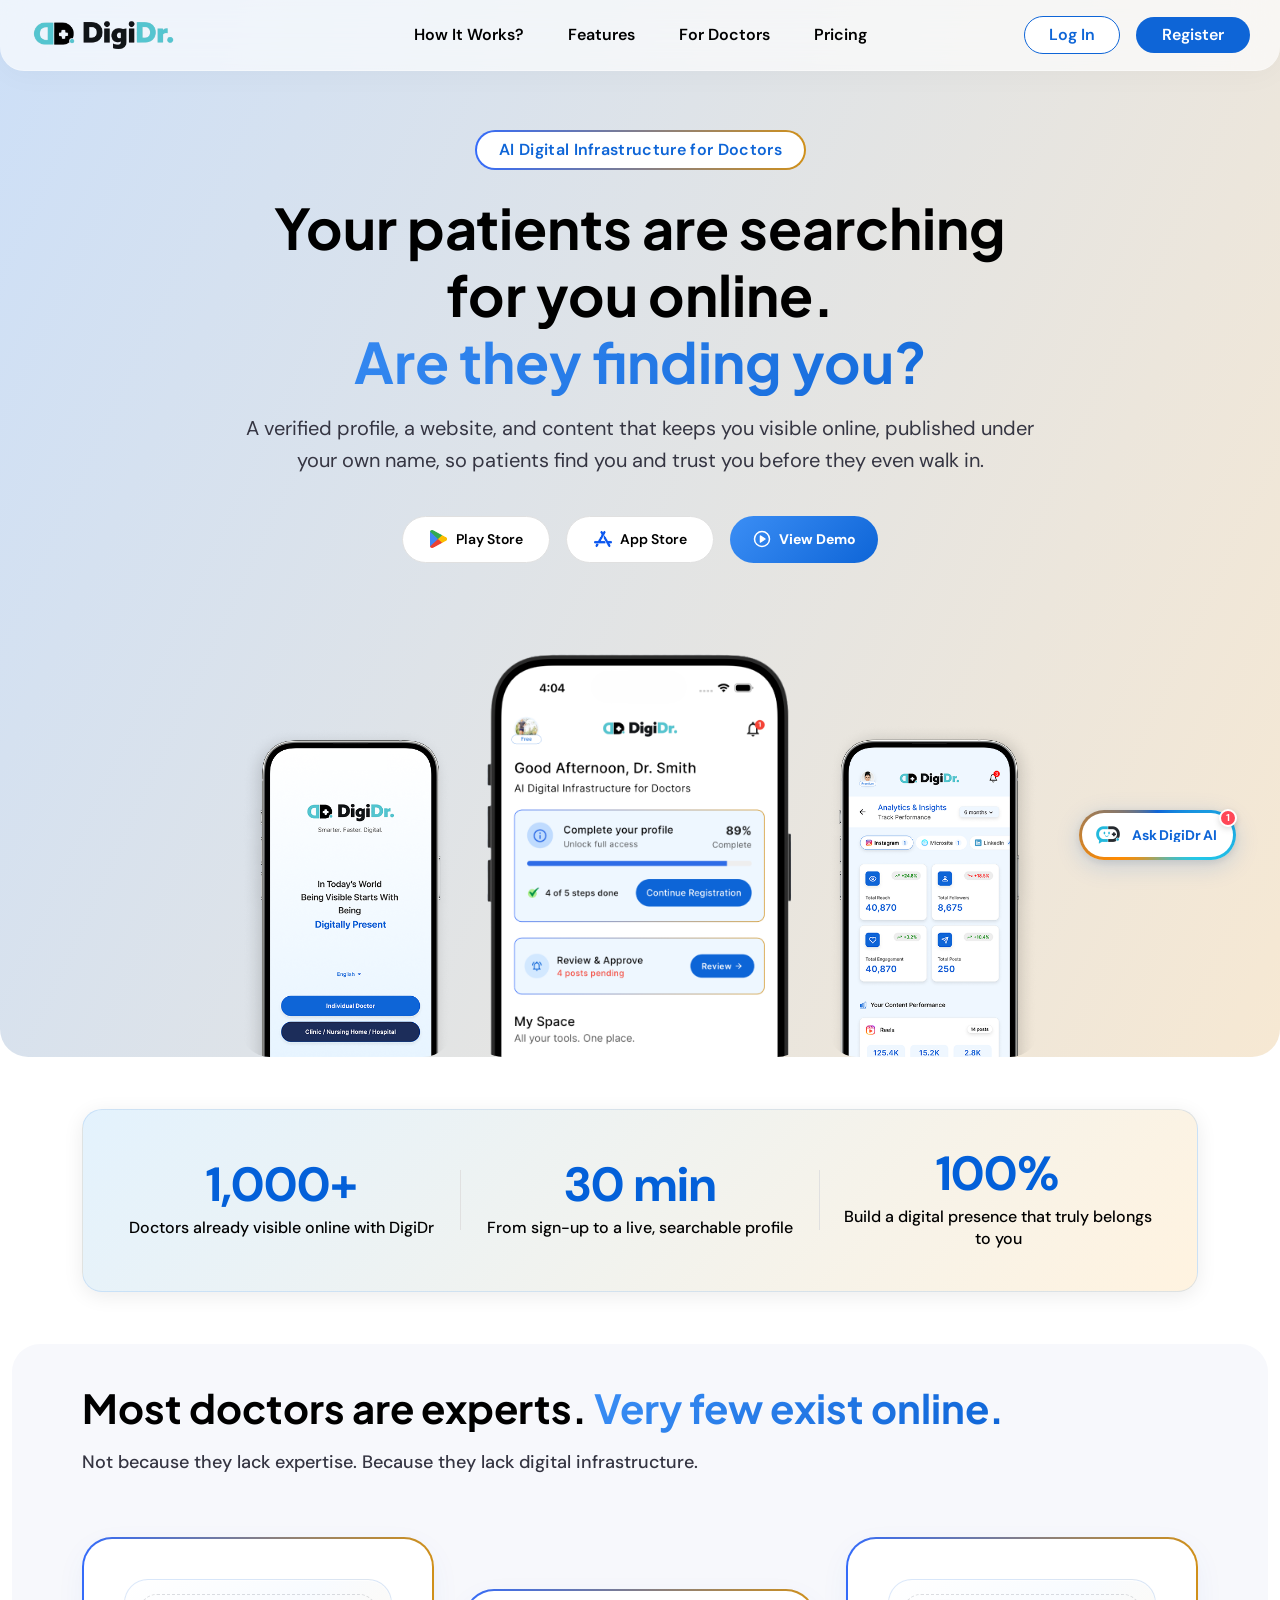
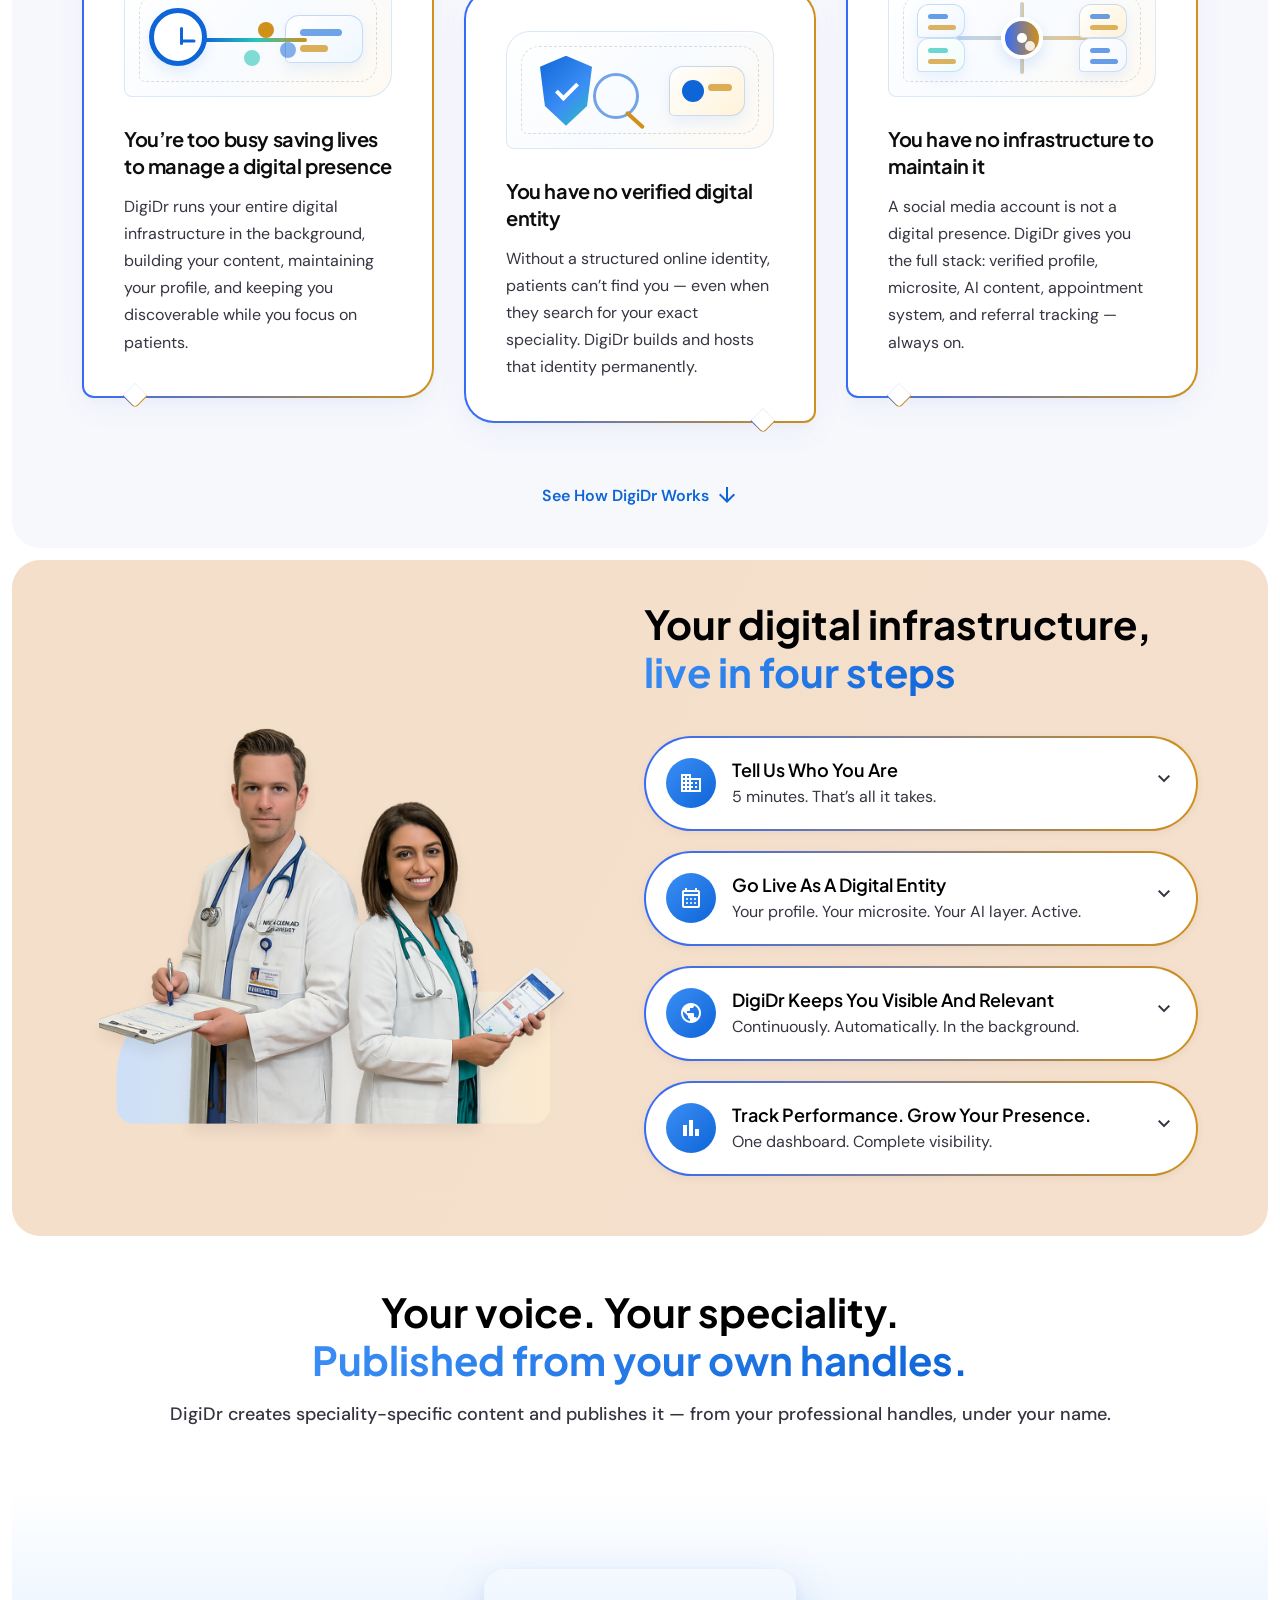
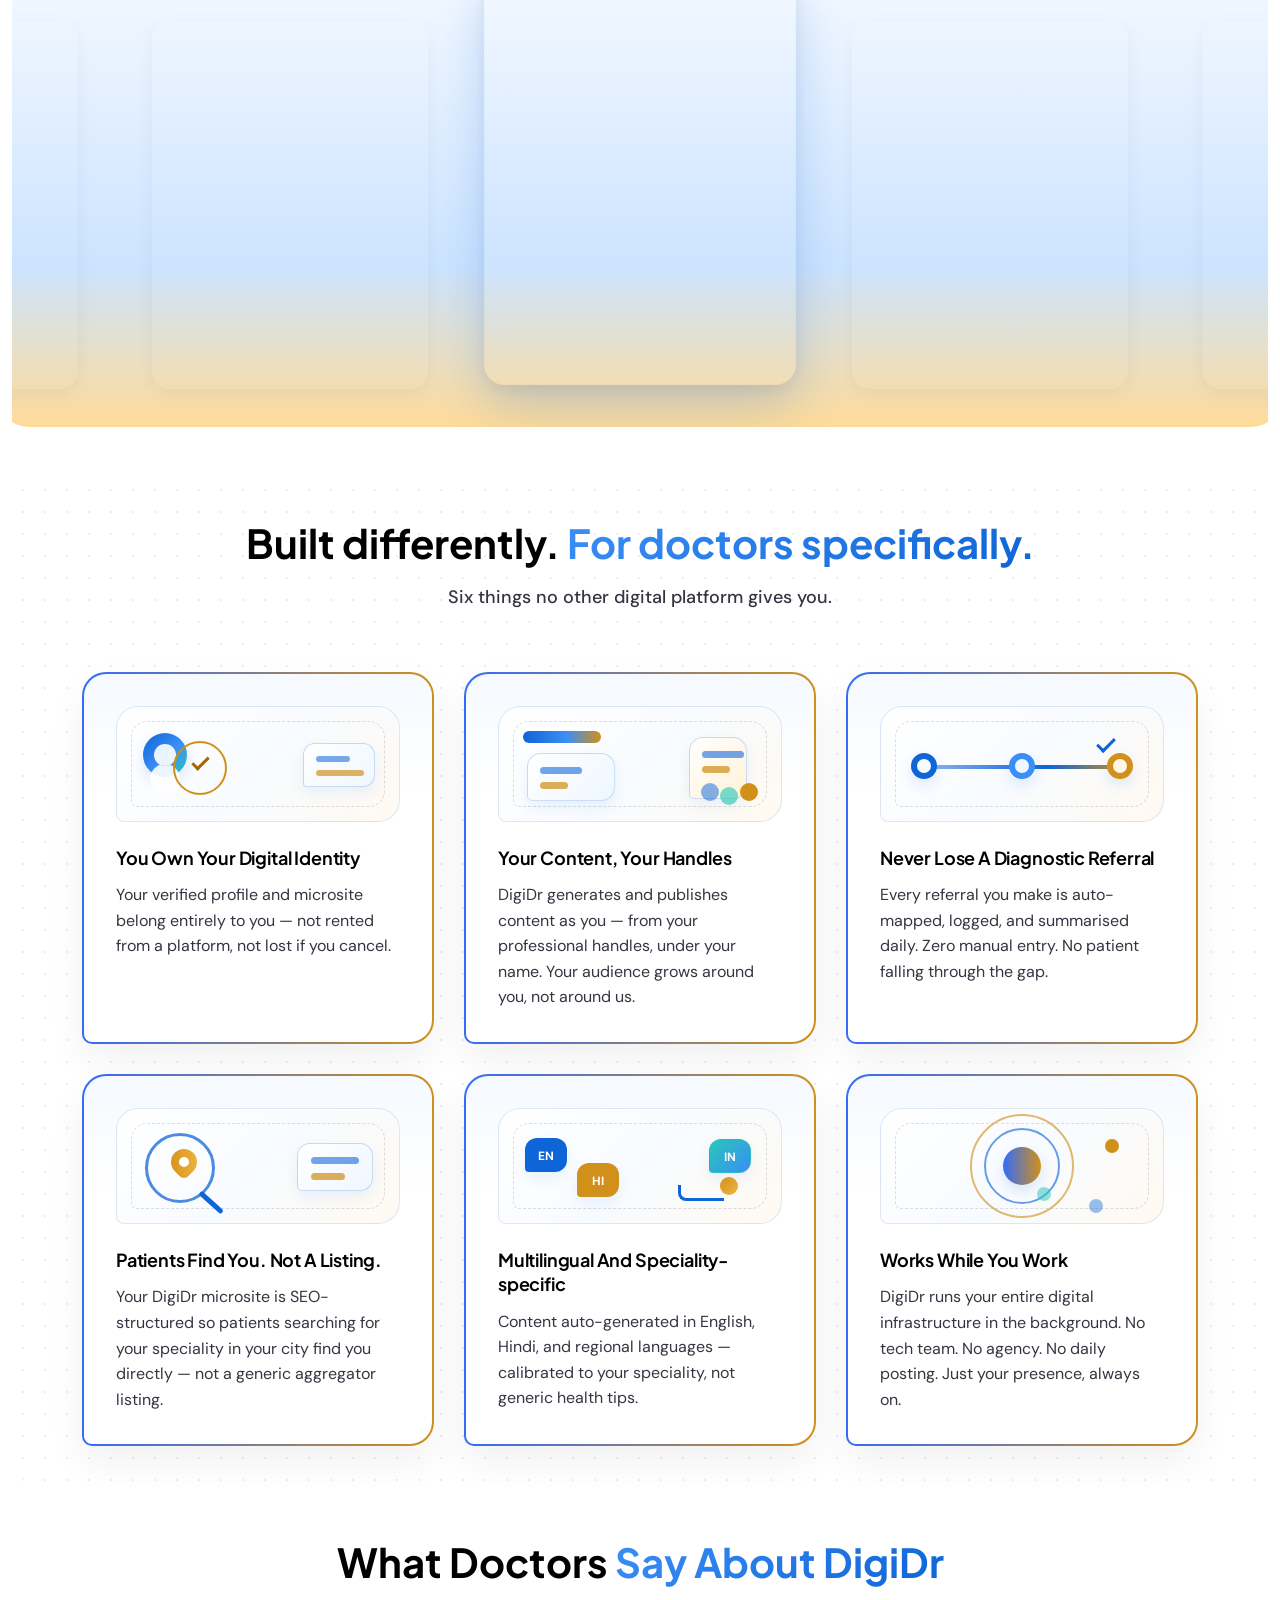
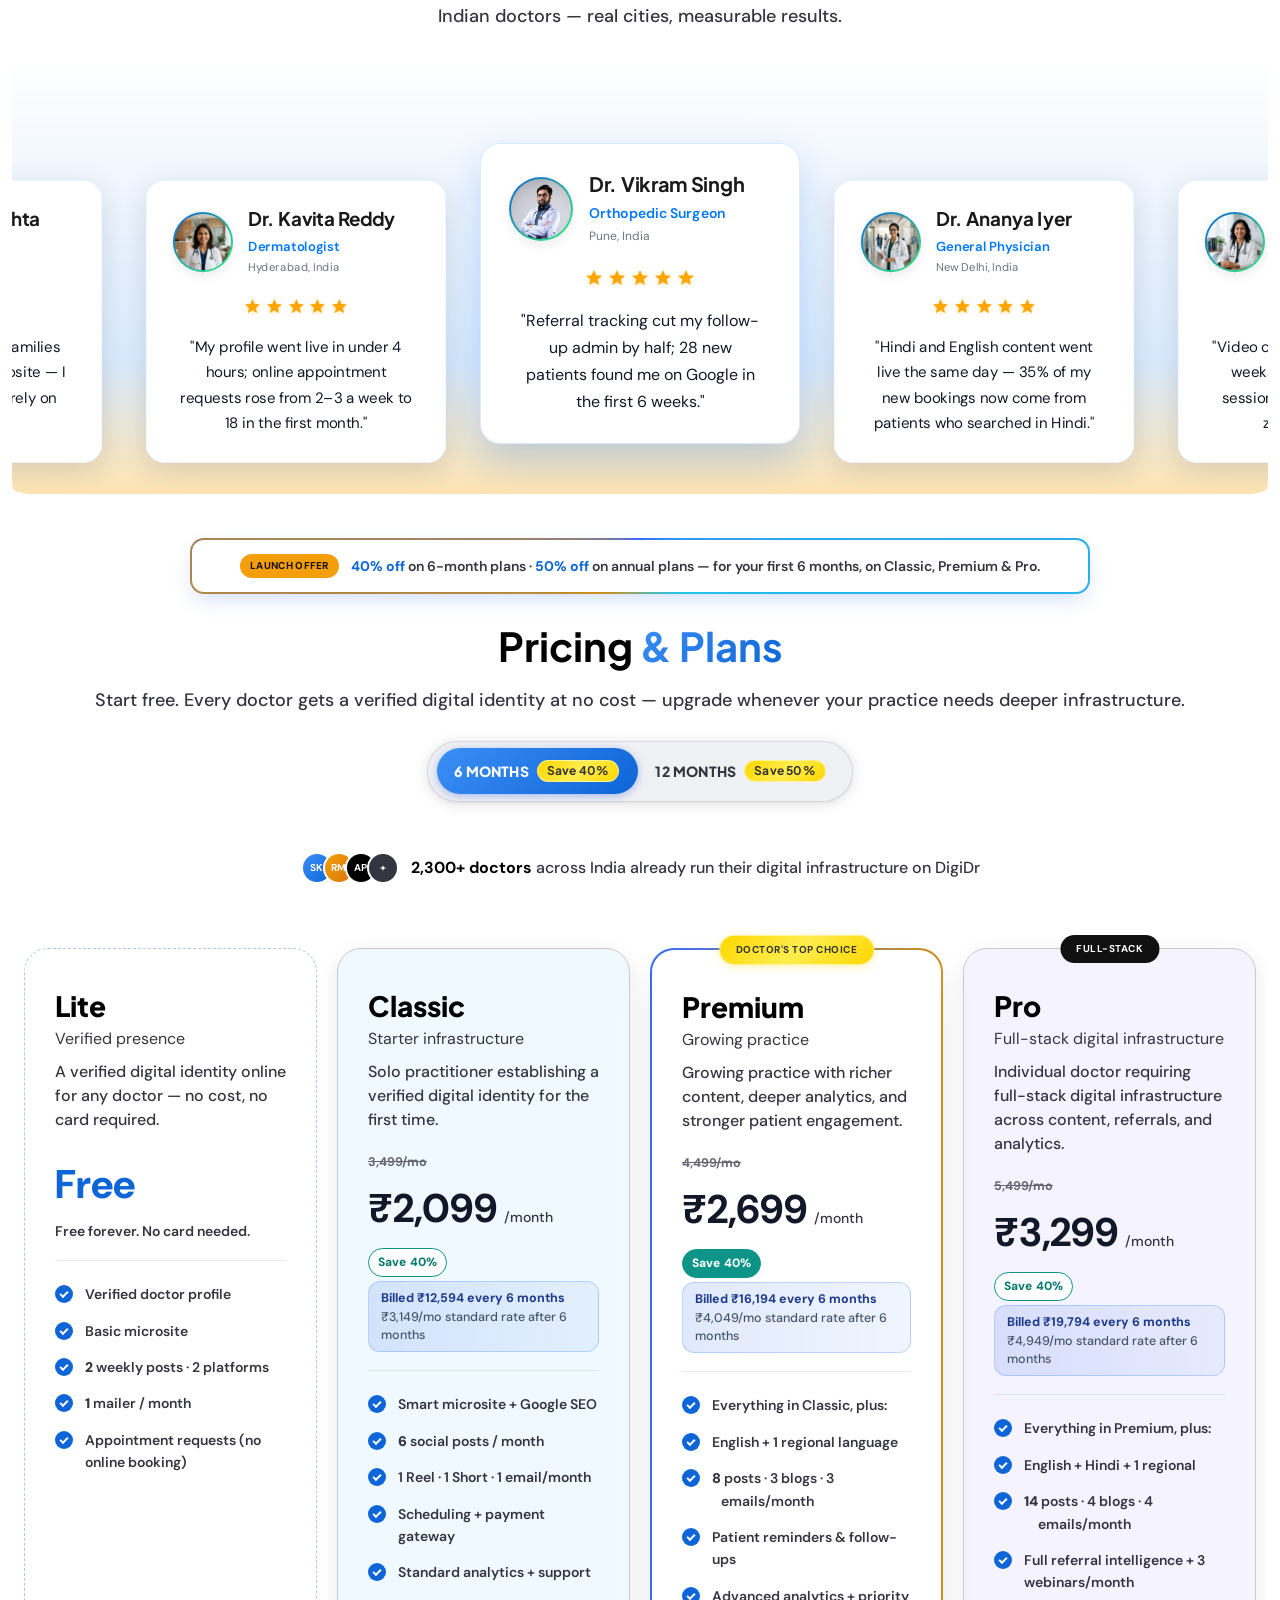
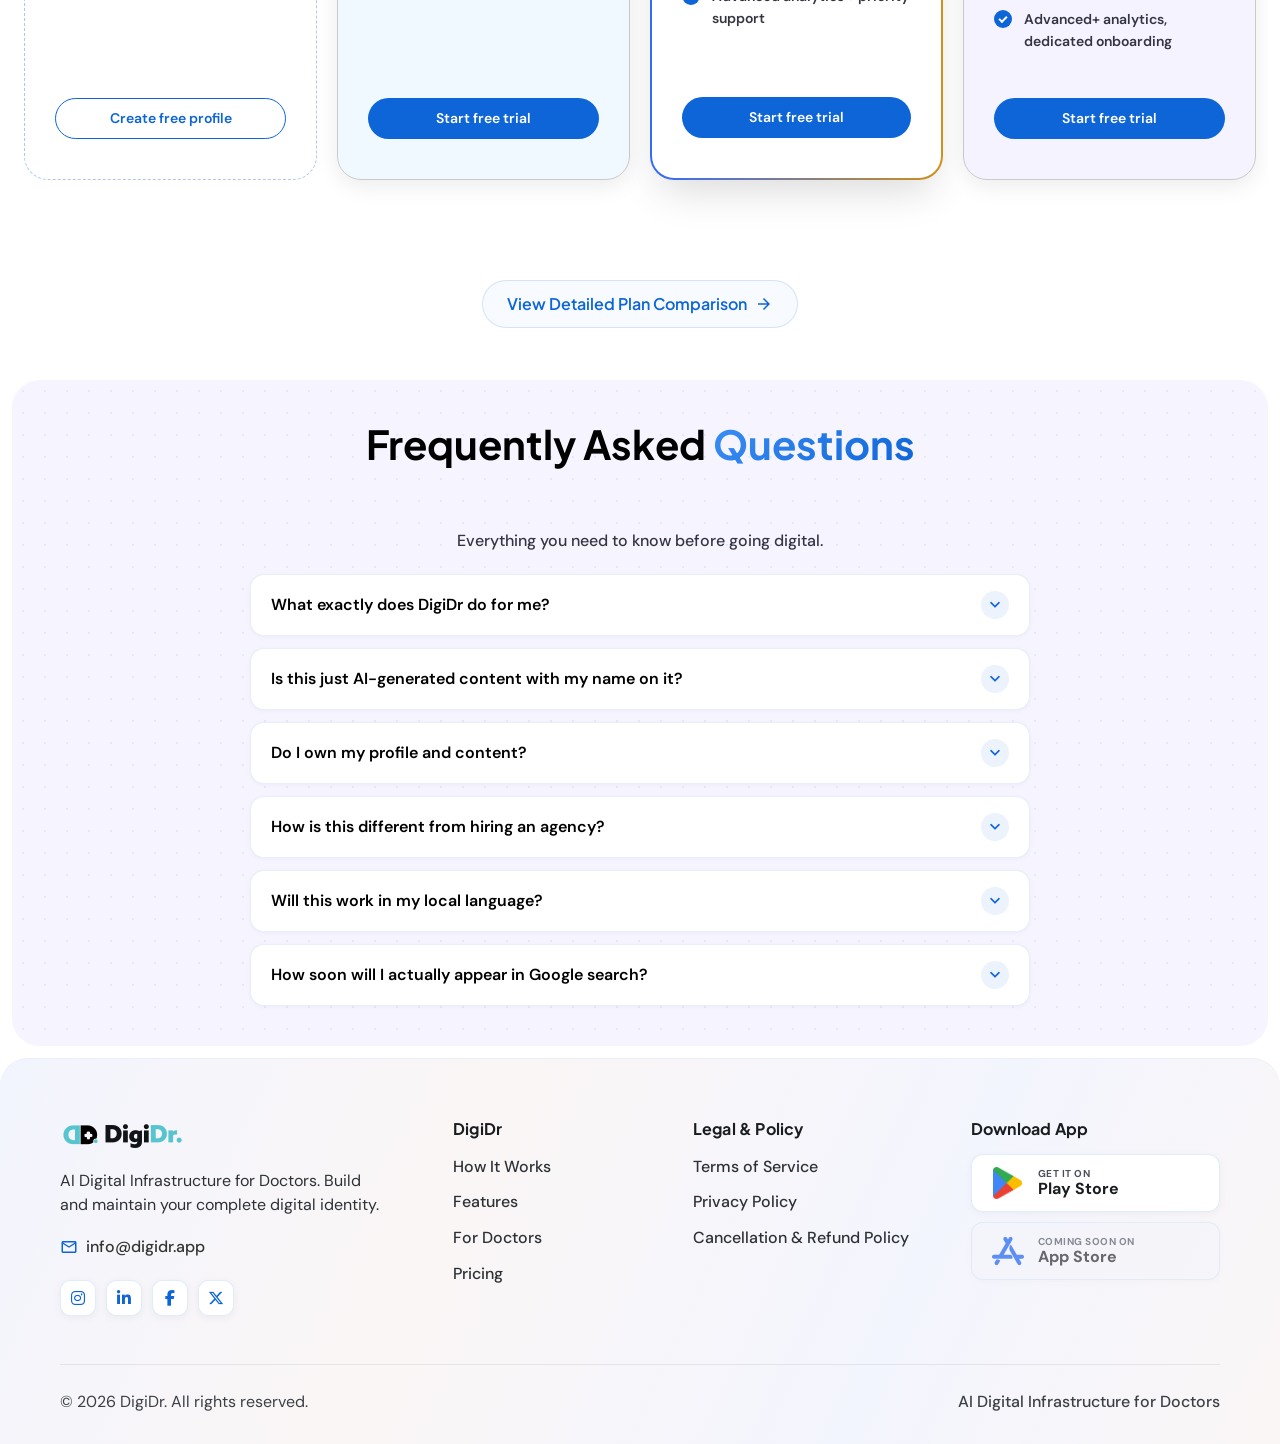
==== commit a311eec3: "Update pricing page with launch offer and refine details - Add time-limited launch offer (40% off 6-" ====
--- a/index.html
+++ b/index.html
@@ -856,6 +856,13 @@
 
     <section class="pricing-section" id="pricing">
         <div class="container">
+
+            <div class="pricing-launch-banner">
+                <span class="pricing-launch-banner__tag">Launch offer</span>
+                <span><strong>40% off</strong> on 6-month plans &middot; <strong>50% off</strong> on annual plans
+                    &mdash; for your first 6 months, on Classic, Premium &amp; Pro.</span>
+            </div>
+
             <div class="text-center">
                 <h2 class="section-title">Pricing <span class="text-highlight-blue">& Plans</span></h2>
                 <p class="section-subtitle">Start free. Every doctor gets a verified digital identity at no cost —
@@ -865,18 +872,16 @@
             <div class="pricing-toggle-container">
                 <div class="pricing-toggle-wrapper">
                     <span class="pricing-toggle-thumb" aria-hidden="true"></span>
-                    <button class="toggle-btn" id="sixMonthBtn" type="button">
+                    <button class="toggle-btn active" id="sixMonthBtn" type="button">
                         <span>6 MONTHS</span>
-                        <span class="yearly-badge">Save 10%</span>
+                        <span class="yearly-badge">Save 40%</span>
                     </button>
-                    <button class="toggle-btn toggle-btn-yearly active" id="twelveMonthBtn" type="button">
+                    <button class="toggle-btn toggle-btn-yearly" id="twelveMonthBtn" type="button">
                         <span>12 MONTHS</span>
-                        <span class="yearly-badge">Save 20%</span>
+                        <span class="yearly-badge">Save 50%</span>
                     </button>
                 </div>
             </div>
-            <p class="pricing-billing-note" id="billing-note">Prices shown are per month, billed every 12 months —
-                you save 20% vs the base rate.</p>
 
             <div class="pricing-proof-strip">
                 <div class="proof-avatars">
@@ -911,7 +916,7 @@
                             <li><span class="check-icon"></span>Basic microsite</li>
                             <li><span class="check-icon"></span><strong>2</strong>&nbsp;weekly posts · 2 platforms</li>
                             <li><span class="check-icon"></span><strong>1</strong>&nbsp;mailer / month</li>
-                            <li><span class="check-icon"></span>Manual appointment listing</li>
+                            <li><span class="check-icon"></span>Appointment requests (no online booking)</li>
                         </ul>
 
                         <button class="btn btn-dark-custom" type="button" data-download-modal-open data-ga="cta_start_free_lite">Create free
@@ -927,14 +932,16 @@
                             first time.</p>
 
                         <div class="price-tag">
+                            <p class="price-was"><span class="price-was-amount">3,499</span>/mo</p>
                             <div class="price-line-with-label">
                                 <div class="price-line">
                                     <span class="price-currency">₹</span>
-                                    <span class="price-value" data-monthly="3,499">2,799</span>
+                                    <span class="price-value" data-monthly="3,499" data-plan="classic">2,099</span>
                                     <span class="price-period">/month</span>
                                 </div>
-                            </div>
-                            <p class="price-annual-save">Billed ₹33,588 every 12 months.<br><strong class="price-save-highlight">Save 20%</strong></p>
+                                <span class="price-save-badge">Save 40%</span>
+                            </div>
+                            <p class="price-annual-save"><span class="billed-line">Billed ₹12,594 every 6 months</span><span class="standard-rate-line">₹3,149/mo standard rate after 6 months</span></p>
                         </div>
 
                         <ul class="features-list">
@@ -960,14 +967,16 @@
                             patient engagement.</p>
 
                         <div class="price-tag">
+                            <p class="price-was"><span class="price-was-amount">4,499</span>/mo</p>
                             <div class="price-line-with-label">
                                 <div class="price-line">
                                     <span class="price-currency">₹</span>
-                                    <span class="price-value" data-monthly="4,499">3,599</span>
+                                    <span class="price-value" data-monthly="4,499" data-plan="premium">2,699</span>
                                     <span class="price-period">/month</span>
                                 </div>
-                            </div>
-                            <p class="price-annual-save">Billed ₹43,188 every 12 months.<br><strong class="price-save-highlight">Save 20%</strong></p>
+                                <span class="price-save-badge">Save 40%</span>
+                            </div>
+                            <p class="price-annual-save"><span class="billed-line">Billed ₹16,194 every 6 months</span><span class="standard-rate-line">₹4,049/mo standard rate after 6 months</span></p>
                         </div>
 
                         <ul class="features-list">
@@ -992,21 +1001,23 @@
                             content, referrals, and analytics.</p>
 
                         <div class="price-tag">
+                            <p class="price-was"><span class="price-was-amount">5,499</span>/mo</p>
                             <div class="price-line-with-label">
                                 <div class="price-line">
                                     <span class="price-currency">₹</span>
-                                    <span class="price-value" data-monthly="5,499">4,399</span>
+                                    <span class="price-value" data-monthly="5,499" data-plan="pro">3,299</span>
                                     <span class="price-period">/month</span>
                                 </div>
-                            </div>
-                            <p class="price-annual-save">Billed ₹52,788 every 12 months.<br><strong class="price-save-highlight">Save 20%</strong></p>
+                                <span class="price-save-badge">Save 40%</span>
+                            </div>
+                            <p class="price-annual-save"><span class="billed-line">Billed ₹19,794 every 6 months</span><span class="standard-rate-line">₹4,949/mo standard rate after 6 months</span></p>
                         </div>
 
                         <ul class="features-list">
                             <li><span class="check-icon"></span>Everything in Premium, plus:</li>
                             <li><span class="check-icon"></span>English + Hindi + 1 regional</li>
                             <li><span class="check-icon"></span><strong>14</strong>&nbsp;posts · 4 blogs · 4 emails/month</li>
-                            <li><span class="check-icon"></span>Full referral intelligence + 2 webinars/month</li>
+                            <li><span class="check-icon"></span>Full referral intelligence + 3 webinars/month</li>
                             <li><span class="check-icon"></span>Advanced+ analytics, dedicated onboarding</li>
                         </ul>
 
--- a/css/style.css
+++ b/css/style.css
@@ -3587,6 +3587,97 @@
 
 body.page-pricing .pricing-section .section-subtitle {
     font-size: var(--font-size-base);
+}
+
+/* Launch offer banner */
+@property --launch-border-angle {
+    syntax: '<angle>';
+    inherits: false;
+    initial-value: 0deg;
+}
+
+.pricing-launch-banner {
+    max-width: 900px;
+    margin: 0 auto 28px;
+    background:
+        linear-gradient(#ffffff, #ffffff) padding-box,
+        conic-gradient(
+            from var(--launch-border-angle),
+            #346BFA 0deg,
+            #22C7E8 120deg,
+            #D0901A 240deg,
+            #346BFA 360deg
+        ) border-box;
+    color: var(--text-primary);
+    border: 2px solid transparent;
+    border-radius: 14px;
+    padding: 14px 22px;
+    display: flex;
+    align-items: center;
+    justify-content: center;
+    gap: 12px;
+    flex-wrap: wrap;
+    text-align: center;
+    font-size: var(--font-size-sm);
+    font-weight: 600;
+    box-shadow: 0 8px 22px -6px rgba(52, 107, 250, 0.28);
+    animation: launch-border-spin 3s linear infinite;
+}
+
+@keyframes launch-border-spin {
+    to { --launch-border-angle: 360deg; }
+}
+
+@media (prefers-reduced-motion: reduce) {
+    .pricing-launch-banner {
+        animation: none;
+    }
+}
+
+.pricing-launch-banner strong {
+    color: var(--primary-blue);
+    font-weight: 700;
+}
+
+.pricing-launch-banner__tag {
+    background: #f59e0b;
+    color: #1a1300;
+    font-weight: 800;
+    font-size: var(--font-size-xxs);
+    letter-spacing: 0.03em;
+    text-transform: uppercase;
+    padding: 4px 10px;
+    border-radius: 999px;
+    flex-shrink: 0;
+}
+
+@media (max-width: 620px) {
+    .pricing-launch-banner {
+        padding: 12px 16px;
+    }
+}
+
+/* Shared-across-all-plans callout */
+.pricing-shared-note {
+    text-align: center;
+    font-size: var(--font-size-sm);
+    font-weight: 600;
+    color: var(--text-secondary);
+    background: #fef7e8;
+    border: 1px solid #f3e3be;
+    padding: 9px 16px;
+    border-radius: 999px;
+    max-width: 640px;
+    width: max-content;
+    margin: 0 auto 32px;
+    white-space: nowrap;
+}
+
+@media (max-width: 620px) {
+    .pricing-shared-note {
+        max-width: 100%;
+        white-space: normal;
+    }
 }
 
 /* Go Digital Today Section */
@@ -3808,6 +3899,20 @@
         flex-direction: column;
         flex-wrap: nowrap;
         gap: 6px;
+        padding: 10px 12px;
+        border-radius: 38px;
+        /* Split the wrapper evenly so no dead space is left at the edges
+           and the JS-sized thumb covers a full half. */
+        flex: 1 1 0;
+    }
+
+    .pricing-toggle-wrapper {
+        width: 100%;
+        max-width: 360px;
+    }
+
+    .pricing-toggle-thumb {
+        border-radius: 38px;
     }
 }
 
@@ -3869,15 +3974,15 @@
     display: flex;
     flex-direction: column;
     align-items: flex-start;
-    gap: 6px;
+    gap: 4px;
     color: #111827;
 }
 
 .price-line-with-label {
     display: flex;
-    align-items: baseline;
+    align-items: center;
     flex-wrap: wrap;
-    gap: 10px 12px;
+    gap: 4px 8px;
 }
 
 .price-line {
@@ -3906,25 +4011,68 @@
 
 .price-annual-save {
     margin: 0;
-    font-size: 14px;
+    font-size: 12.5px;
     font-weight: 600;
-    line-height: 1.4;
+    line-height: 1.45;
     max-width: 100%;
     display: inline-flex;
     flex-direction: column;
     align-items: flex-start;
-    min-height: 28px;
-    padding: 8px 12px;
-    border-radius: 16px;
+    gap: 1px;
+    padding: 7px 12px;
+    border-radius: 12px;
     color: #1e3a8a;
     background: linear-gradient(90deg, rgba(37, 99, 235, 0.14) 0%, rgba(59, 130, 246, 0.08) 100%);
     border: 1px solid rgba(59, 130, 246, 0.28);
+}
+
+.price-annual-save .billed-line {
+    font-weight: 700;
+    color: #1e3a8a;
+}
+
+.price-annual-save .standard-rate-line {
+    font-weight: 500;
+    color: #475569;
 }
 
 .price-save-highlight {
     color: #15803d;
     font-weight: 700;
     white-space: nowrap;
+}
+
+.price-was {
+    margin: 0;
+    font-size: 12.5px;
+    color: var(--text-secondary);
+    text-decoration: line-through;
+    opacity: 0.75;
+}
+
+.price-save-badge {
+    display: inline-block;
+    flex-shrink: 0;
+    margin-top: 4px;
+    background: #ffffff;
+    color: #0b7a6f;
+    font-size: var(--font-size-xs);
+    font-weight: 800;
+    letter-spacing: 0.01em;
+    padding: 4px 9px;
+    border-radius: 999px;
+    border: 1.5px solid #0d9488;
+    white-space: nowrap;
+}
+
+.pricing-card.highlighted .price-save-badge {
+    background: #0d9488;
+    color: #ffffff;
+}
+
+.lite-domain {
+    color: var(--text-secondary);
+    font-weight: 500;
 }
 
 .price-currency {
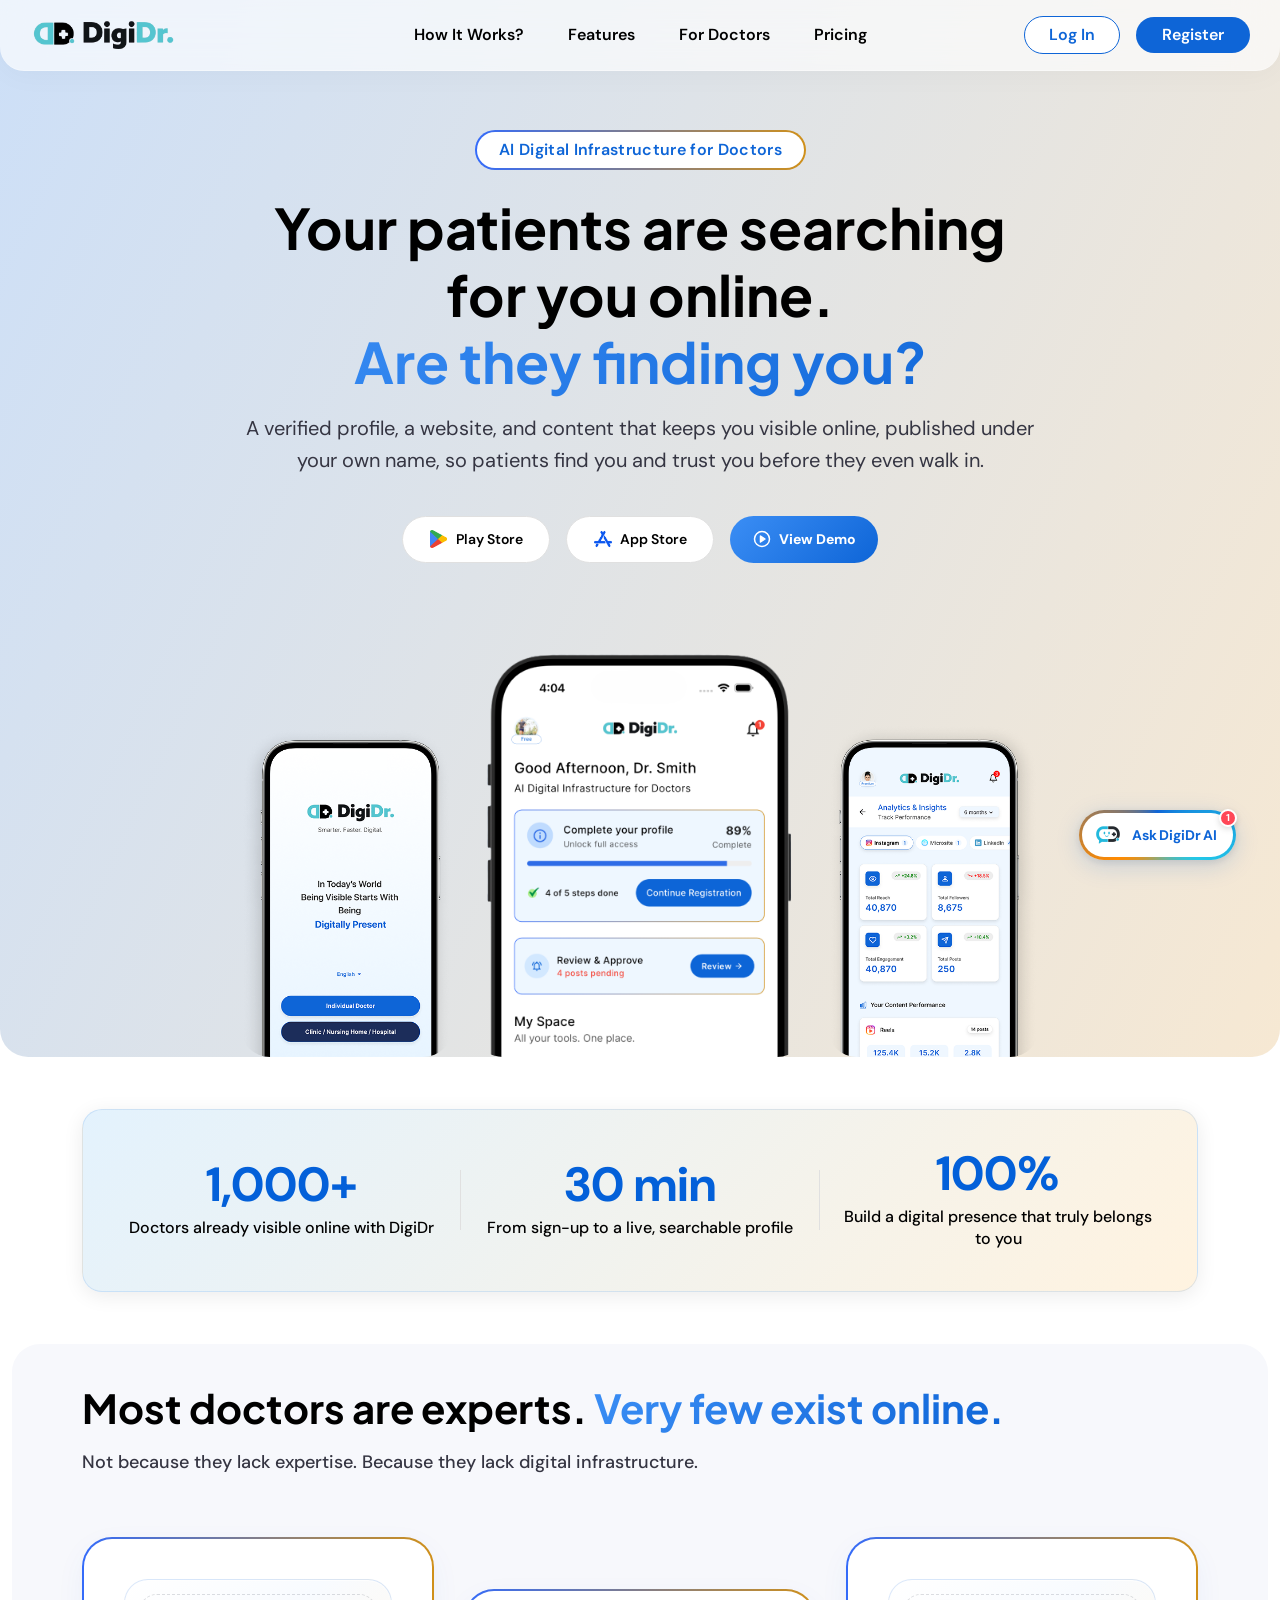
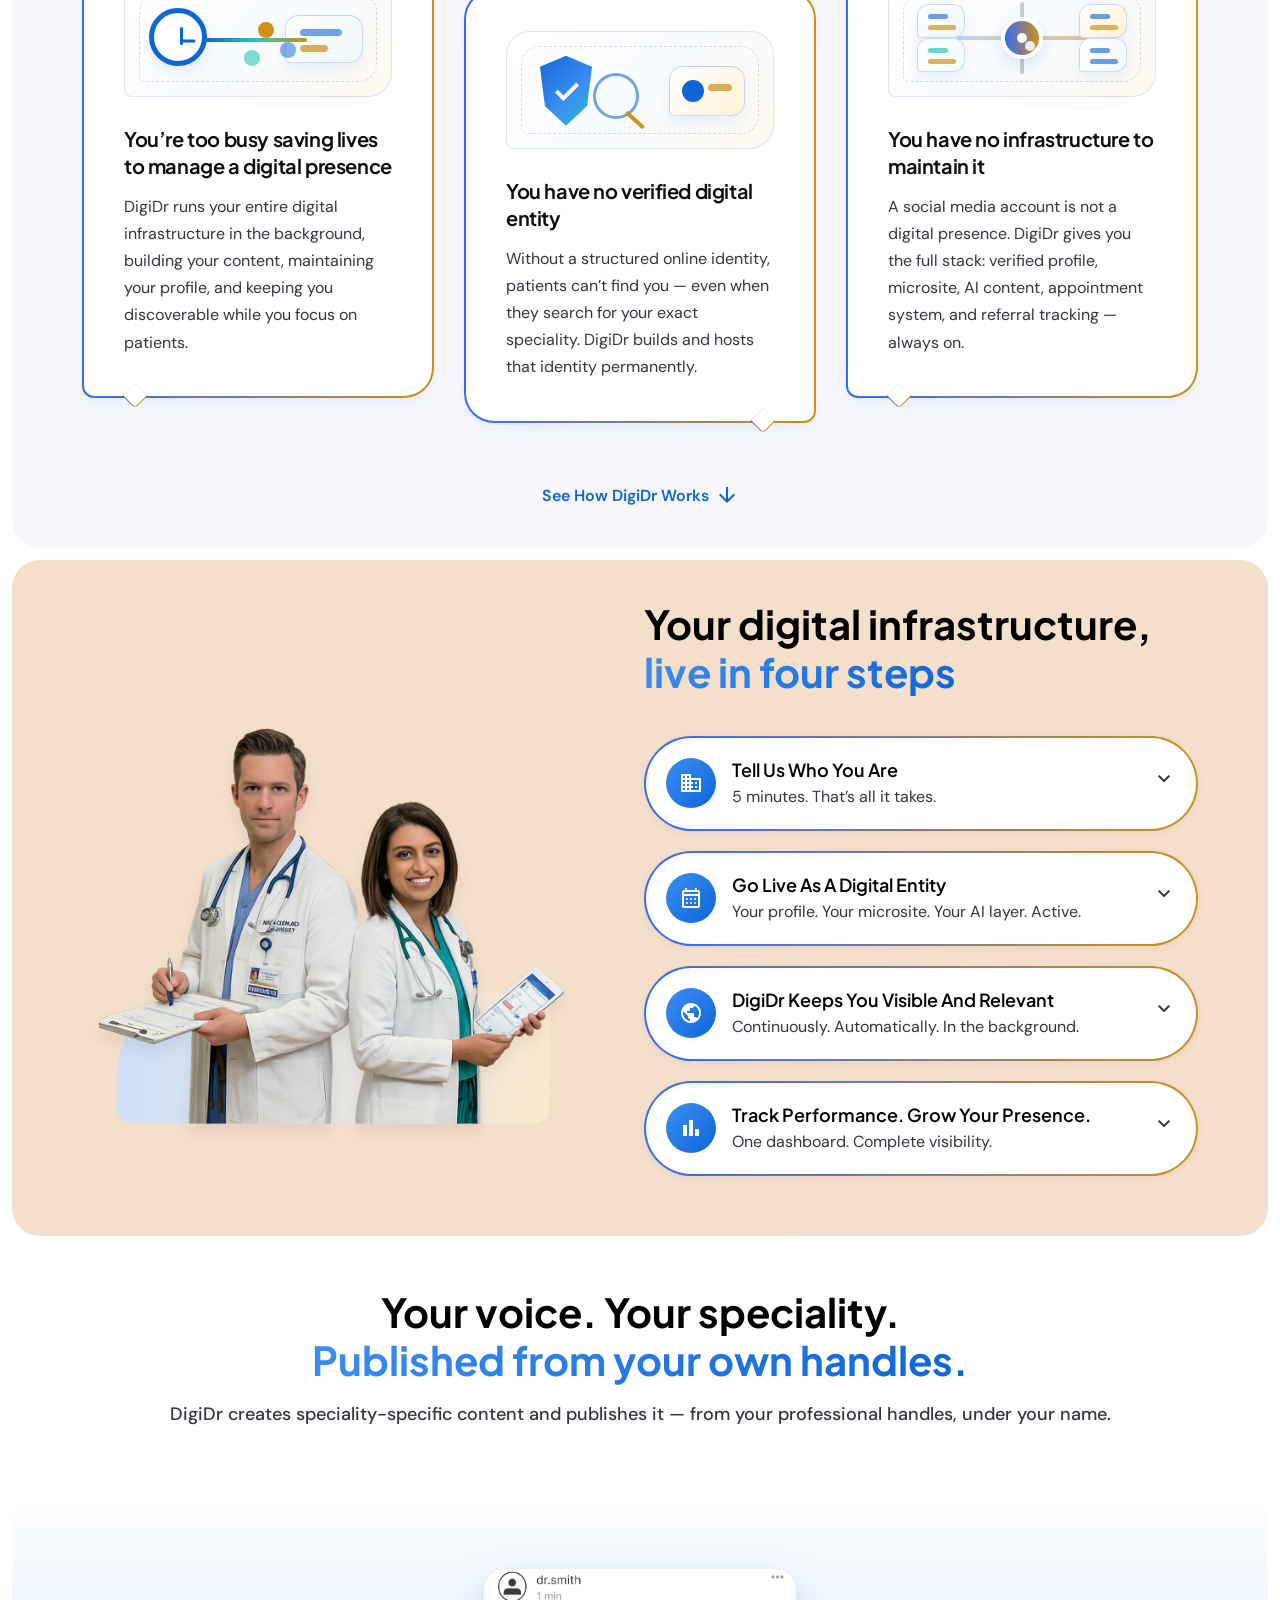
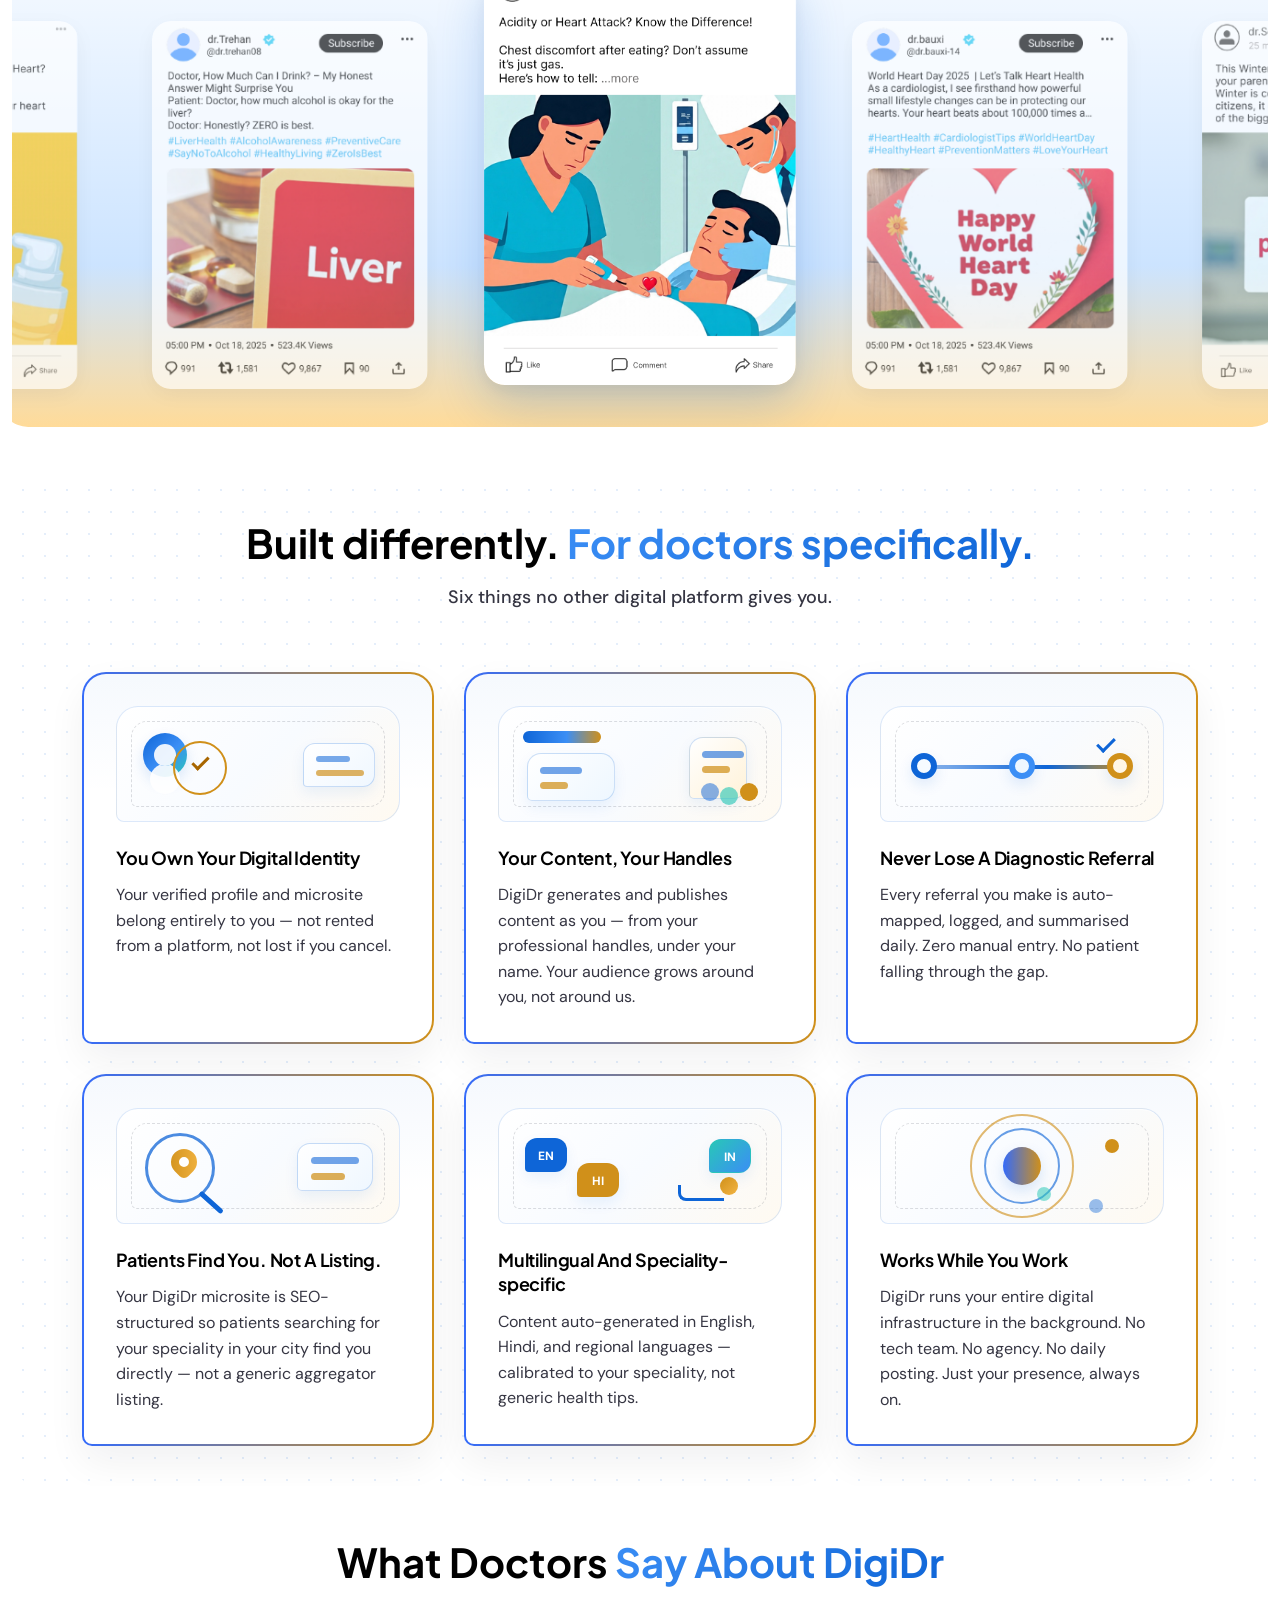
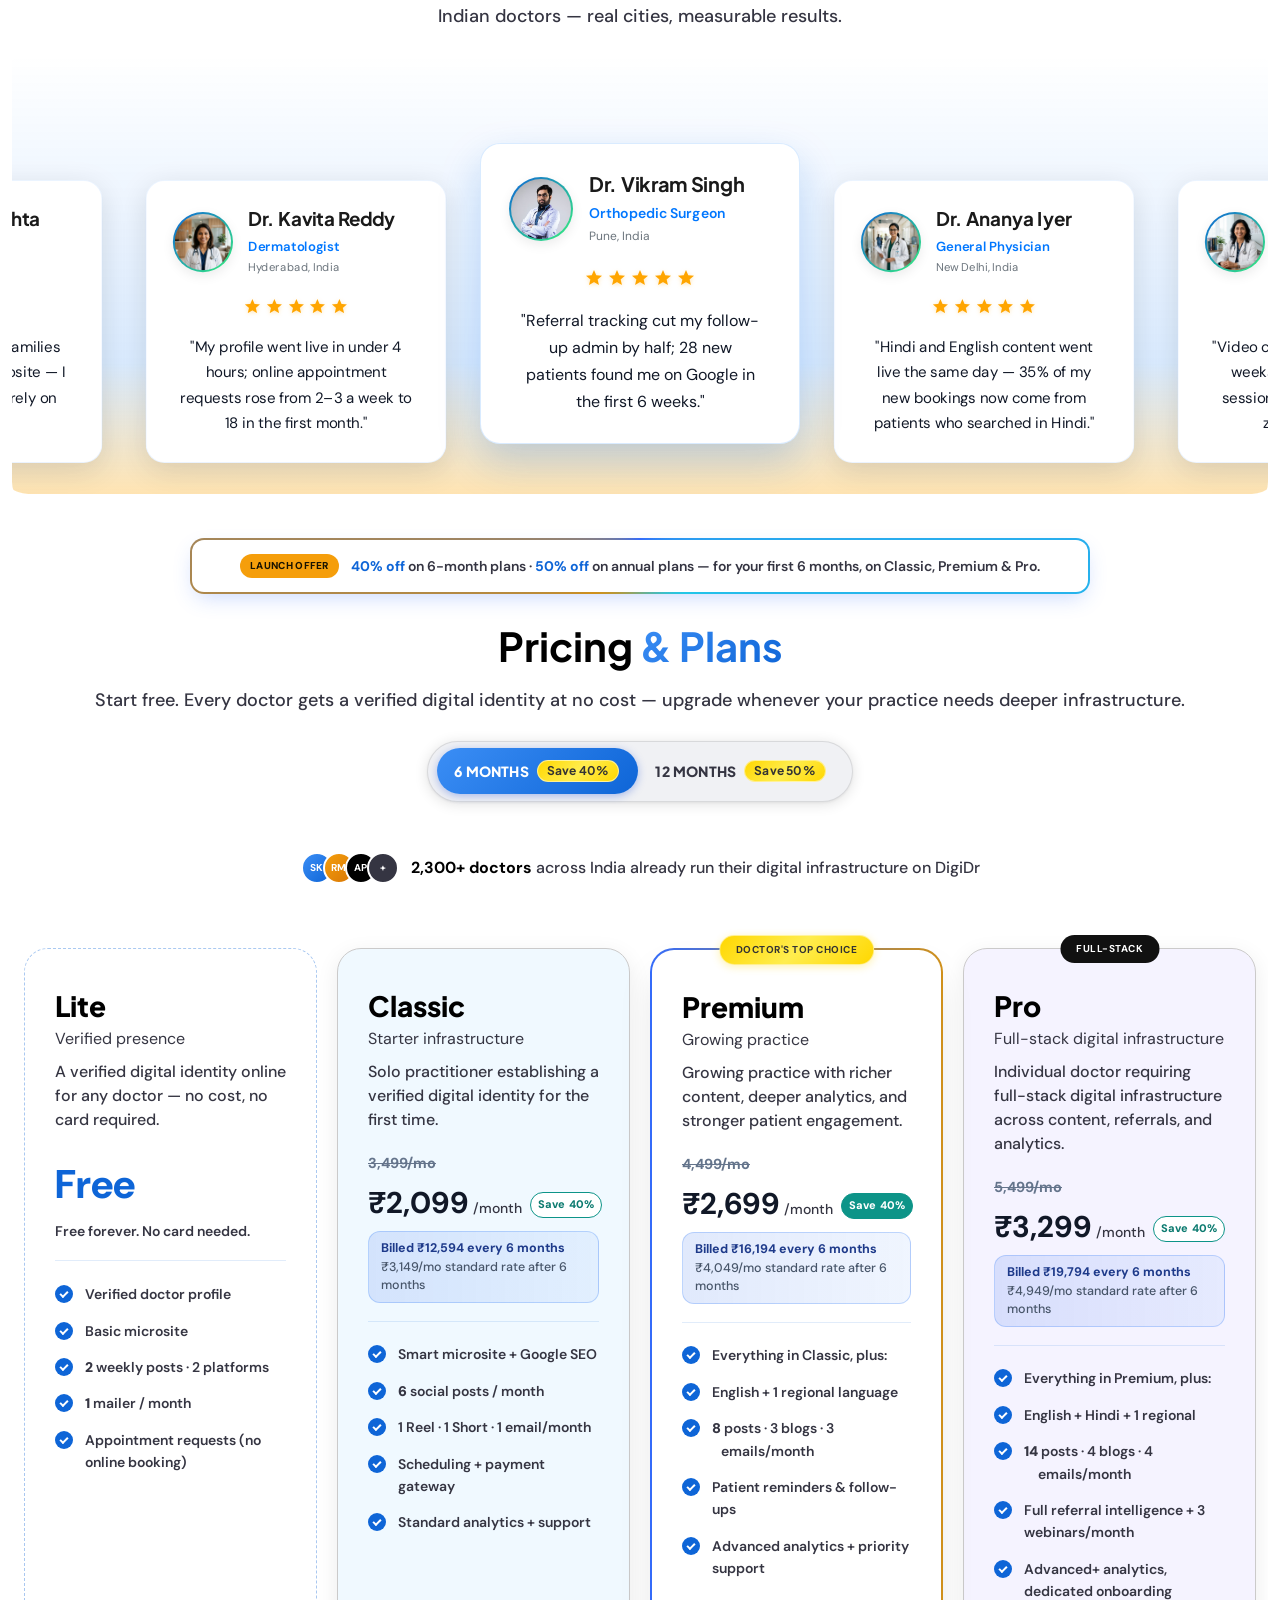
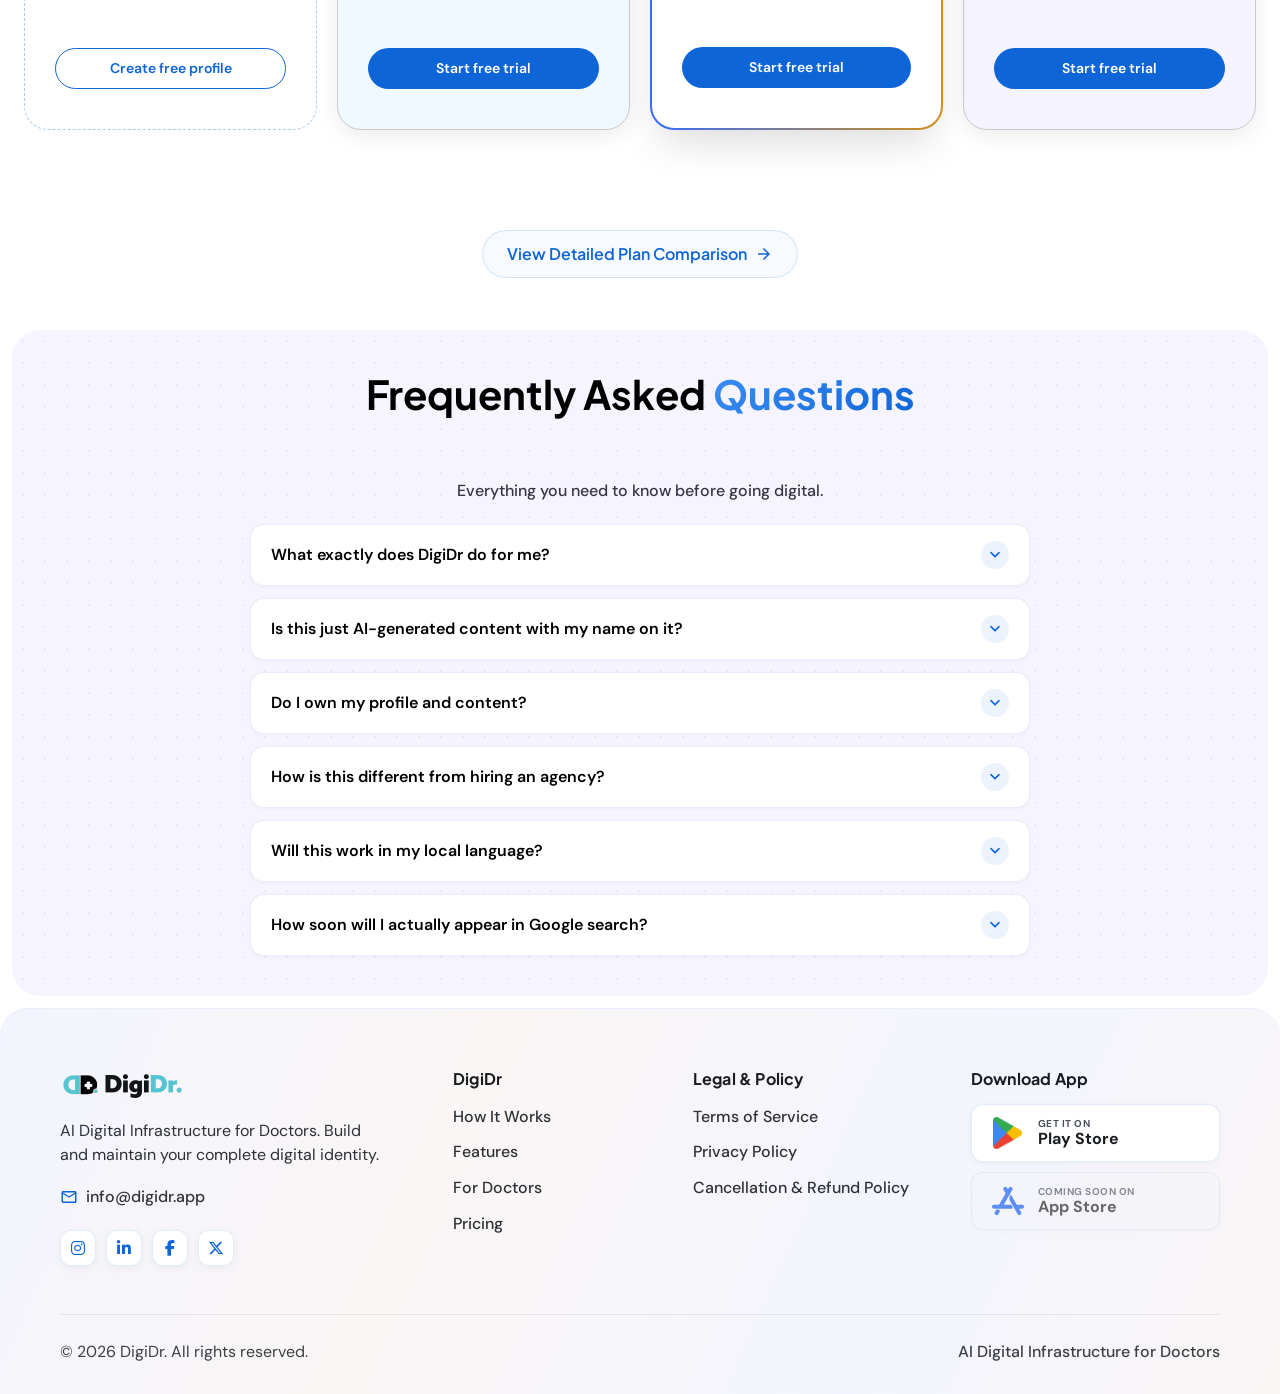
==== commit bf42c256: "Add rupee symbol to slashed pricing and refine strikethrough style Co-Authored-By: Claude Sonnet 5 <" ====
--- a/index.html
+++ b/index.html
@@ -12,6 +12,15 @@
         function gtag() { dataLayer.push(arguments); }
         gtag('js', new Date());
         gtag('config', 'G-EJND0R16D5');
+    </script>
+
+    <!-- Microsoft Clarity -->
+    <script type="text/javascript">
+        (function (c, l, a, r, i, t, y) {
+            c[a] = c[a] || function () { (c[a].q = c[a].q || []).push(arguments) };
+            t = l.createElement(r); t.async = 1; t.src = "https://www.clarity.ms/tag/" + i;
+            y = l.getElementsByTagName(r)[0]; y.parentNode.insertBefore(t, y);
+        })(window, document, "clarity", "script", "ykk3cb4rro");
     </script>
 
     <!-- Primary GEO Meta Tags -->
@@ -214,33 +223,38 @@
         "offers": [
             {
                 "@type": "Offer",
+                "name": "Lite Plan",
+                "price": "0",
+                "priceCurrency": "INR",
+                "url": "https://digidr.app/pricing.html",
+                "category": "Free, forever verified digital identity for any doctor"
+            },
+            {
+                "@type": "Offer",
                 "name": "Classic Plan",
-                "price": "3499",
+                "price": "2099",
                 "priceCurrency": "INR",
-                "priceValidUntil": "2027-12-31",
                 "billingIncrement": "P1M",
                 "url": "https://digidr.app/pricing.html",
-                "category": "Starter infrastructure for solo practitioners"
+                "category": "Launch price for the first 6 months; standard rate ₹3,149/mo applies after"
             },
             {
                 "@type": "Offer",
                 "name": "Premium Plan",
-                "price": "4499",
+                "price": "2699",
                 "priceCurrency": "INR",
-                "priceValidUntil": "2027-12-31",
                 "billingIncrement": "P1M",
                 "url": "https://digidr.app/pricing.html",
-                "category": "Growing practice plan"
+                "category": "Launch price for the first 6 months; standard rate ₹4,049/mo applies after"
             },
             {
                 "@type": "Offer",
                 "name": "Pro Plan",
-                "price": "5499",
+                "price": "3299",
                 "priceCurrency": "INR",
-                "priceValidUntil": "2027-12-31",
                 "billingIncrement": "P1M",
                 "url": "https://digidr.app/pricing.html",
-                "category": "Full-stack digital infrastructure plan"
+                "category": "Launch price for the first 6 months; standard rate ₹4,949/mo applies after"
             }
         ]
     }
--- a/css/style.css
+++ b/css/style.css
@@ -82,6 +82,18 @@
     animation: hero-aurora-gradient 12s ease-in-out infinite;
 }
 
+/* Subtle dot grid that fades in toward the center, visible around the edges
+.hero-section .hero-aurora::after {
+    content: "";
+    position: absolute;
+    inset: 0;
+    background-image: radial-gradient(circle, rgba(15, 40, 90, 0.22) 1px, transparent 1.5px);
+    background-size: 14px 14px;
+    -webkit-mask-image: radial-gradient(ellipse 70% 65% at 50% 45%, transparent 0%, #000 100%);
+    mask-image: radial-gradient(ellipse 70% 65% at 50% 45%, transparent 0%, #000 100%);
+}
+*/
+
 .hero-aurora__mesh {
     position: absolute;
     inset: -35%;
@@ -244,6 +256,10 @@
 .hero-content h1 .highlight,
 .hero-intro__line--2.highlight {
     display: block;
+    /* background-clip:text masks glyphs to the content box, so descenders (g, y)
+       fall outside the gradient and vanish. Extend the box, then pull it back. */
+    padding-bottom: 0.12em;
+    margin-bottom: -0.12em;
 }
 
 .hero-intro__line {
@@ -762,7 +778,11 @@
 .testimonials-section .section-header,
 .testimonials-section .testimonials-carousel-wrapper,
 .pricing-section .text-center,
+.pricing-section .pricing-launch-banner,
 .pricing-section .pricing-toggle-container,
+.pricing-section .pricing-proof-strip,
+.pricing-section .pricing-view-toggle,
+.pricing-section .pricing-shared-note,
 .pricing-section .pricing-carousel-hint,
 .pricing-section .pricing-card {
     opacity: 0;
@@ -777,9 +797,31 @@
 .testimonials-section .testimonials-carousel-wrapper.is-visible,
 .pricing-section .text-center.is-visible,
 .pricing-section .pricing-toggle-container.is-visible,
+.pricing-section .pricing-proof-strip.is-visible,
+.pricing-section .pricing-view-toggle.is-visible,
+.pricing-section .pricing-shared-note.is-visible,
 .pricing-section .pricing-carousel-hint.is-visible,
 .pricing-section .pricing-card.is-visible {
     animation: reasonCardIn var(--reveal-animation-duration) cubic-bezier(0.16, 1, 0.3, 1) forwards;
+}
+
+/* Banner keeps its looping border-spin alongside the reveal */
+.pricing-section .pricing-launch-banner.is-visible {
+    animation:
+        reasonCardIn var(--reveal-animation-duration) cubic-bezier(0.16, 1, 0.3, 1) forwards,
+        launch-border-spin 3s linear infinite;
+}
+
+.pricing-section .pricing-proof-strip.is-visible {
+    animation-delay: 0.25s;
+}
+
+.pricing-section .pricing-shared-note.is-visible {
+    animation-delay: 0.3s;
+}
+
+.pricing-section .pricing-view-toggle.is-visible {
+    animation-delay: 0.35s;
 }
 
 .statistics-card .stat-item.is-visible:nth-of-type(1) {
@@ -2607,7 +2649,11 @@
     .testimonials-section .section-header,
     .testimonials-section .testimonials-carousel-wrapper,
     .pricing-section .text-center,
+    .pricing-section .pricing-launch-banner,
     .pricing-section .pricing-toggle-container,
+    .pricing-section .pricing-proof-strip,
+    .pricing-section .pricing-view-toggle,
+    .pricing-section .pricing-shared-note,
     .pricing-section .pricing-carousel-hint,
     .pricing-section .pricing-card {
         opacity: 1;
@@ -3669,7 +3715,7 @@
     border-radius: 999px;
     max-width: 640px;
     width: max-content;
-    margin: 0 auto 32px;
+    margin: 24px auto 0;
     white-space: nowrap;
 }
 
@@ -3981,7 +4027,7 @@
 .price-line-with-label {
     display: flex;
     align-items: center;
-    flex-wrap: wrap;
+    flex-wrap: nowrap;
     gap: 4px 8px;
 }
 
@@ -3989,6 +4035,45 @@
     display: flex;
     align-items: baseline;
     gap: 0;
+    min-width: 0;
+    white-space: nowrap;
+}
+
+/* Keep the "Save" badge beside the price on narrow cards: the row wraps when
+   price + badge overflow, and digit widths differ per plan, so one card could
+   wrap while its neighbours didn't. Shrink the price a little instead. */
+.price-tag {
+    container-type: inline-size;
+}
+
+@container (max-width: 275px) {
+    .price-tag .price-currency,
+    .price-tag .price-value {
+        font-size: 34px;
+    }
+
+    .price-tag .price-period {
+        margin-left: 4px;
+    }
+}
+
+@container (max-width: 240px) {
+    .price-tag .price-currency,
+    .price-tag .price-value {
+        font-size: 30px;
+    }
+
+    .price-tag .price-save-badge {
+        font-size: 11px;
+        padding: 3px 7px;
+    }
+}
+
+@container (max-width: 210px) {
+    .price-tag .price-currency,
+    .price-tag .price-value {
+        font-size: 26px;
+    }
 }
 
 .price-value {
@@ -4044,10 +4129,17 @@
 
 .price-was {
     margin: 0;
-    font-size: 12.5px;
-    color: var(--text-secondary);
+    font-size: 14.5px;
+    font-weight: 700;
+    color: #64748b;
     text-decoration: line-through;
-    opacity: 0.75;
+    text-decoration-thickness: 1px;
+    opacity: 1;
+}
+
+.price-was-currency {
+    font-size: 0.9em;
+    margin-right: 1px;
 }
 
 .price-save-badge {
@@ -5163,6 +5255,14 @@
 
 .pricing-compare-wrap.is-visible {
     display: block;
+    /* Replays each time the table is switched on (display: none -> block) */
+    animation: reasonCardIn var(--reveal-animation-duration) cubic-bezier(0.16, 1, 0.3, 1) forwards;
+}
+
+@media (prefers-reduced-motion: reduce) {
+    .pricing-compare-wrap.is-visible {
+        animation: none;
+    }
 }
 
 table.pricing-compare {
--- a/css/chatbot.css
+++ b/css/chatbot.css
@@ -94,7 +94,9 @@
     color: #0E65D7;
     font-size: var(--font-size-sm);
     font-weight: 700;
-    line-height: 1;
+    /* overflow:hidden drives the collapse animation, so the box must be tall
+       enough to contain descenders (g) or they get clipped. */
+    line-height: 1.35;
     letter-spacing: -0.01em;
     white-space: nowrap;
     position: relative;
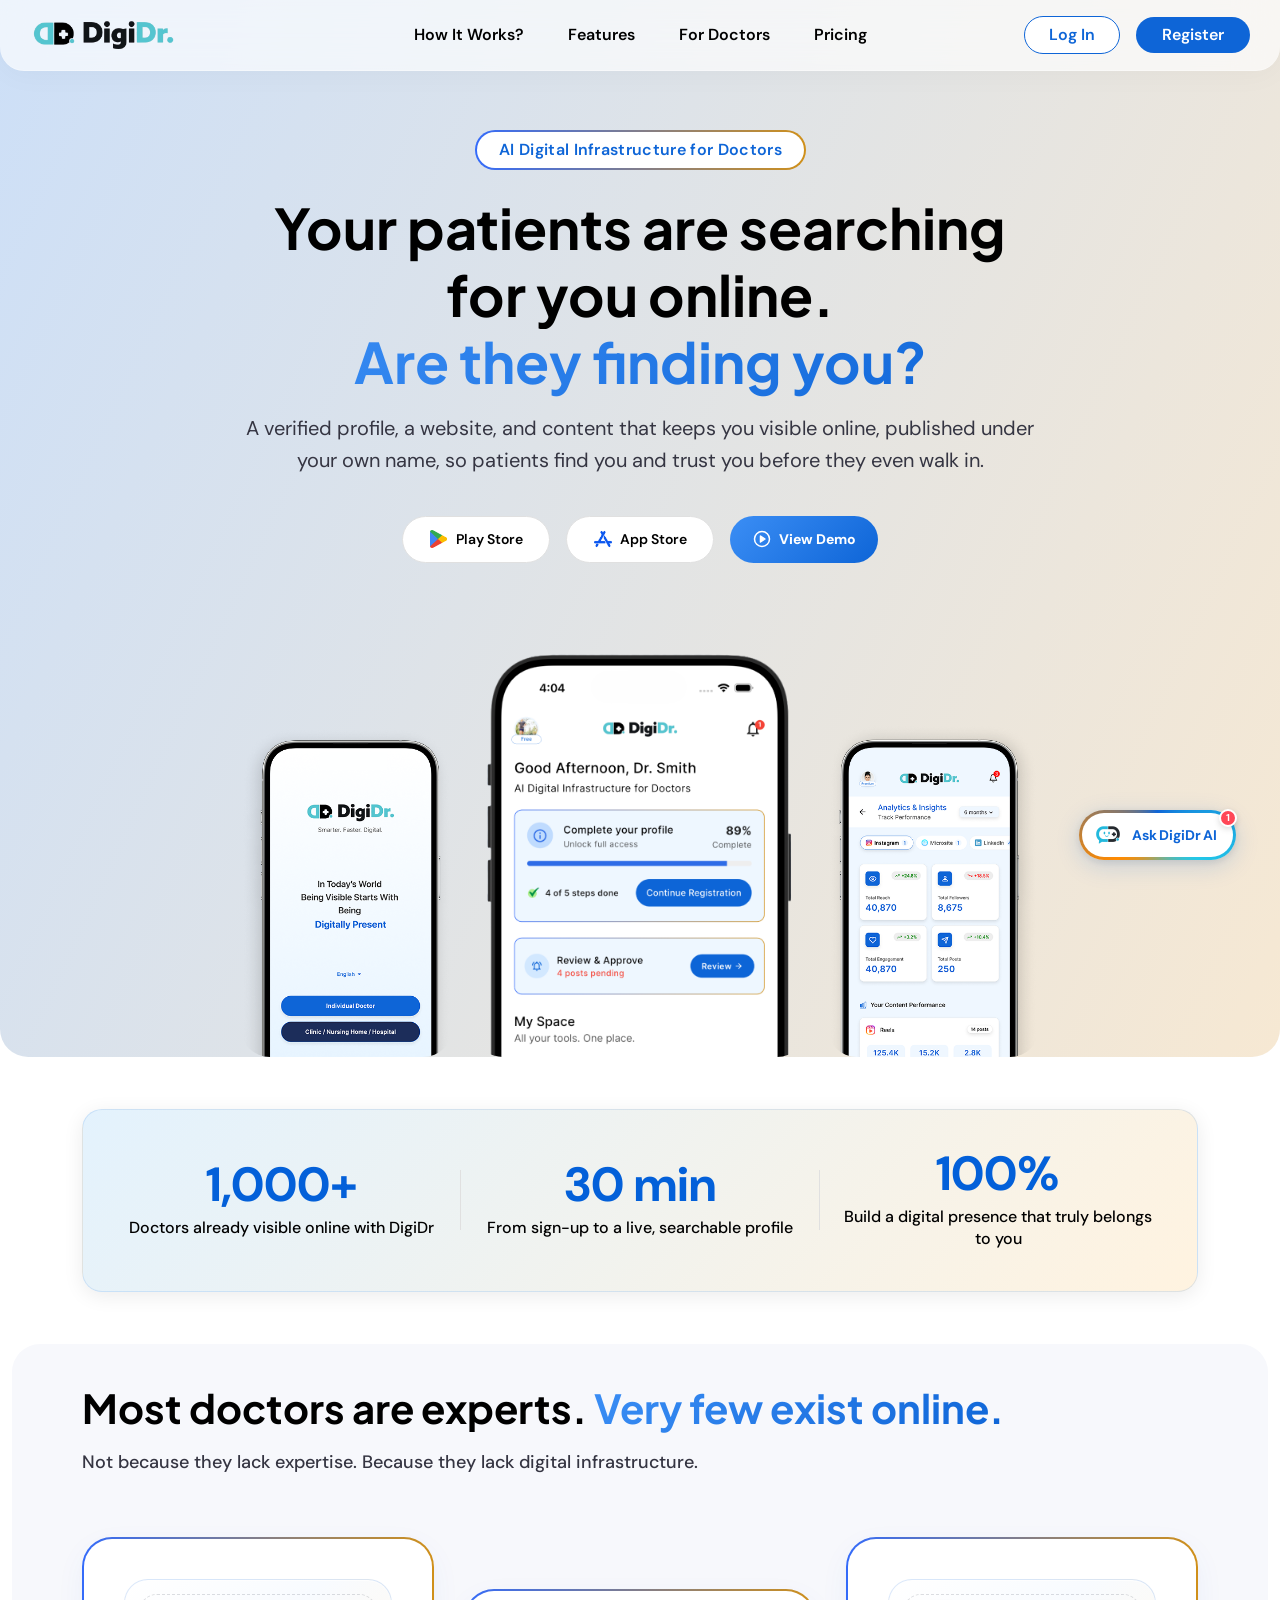
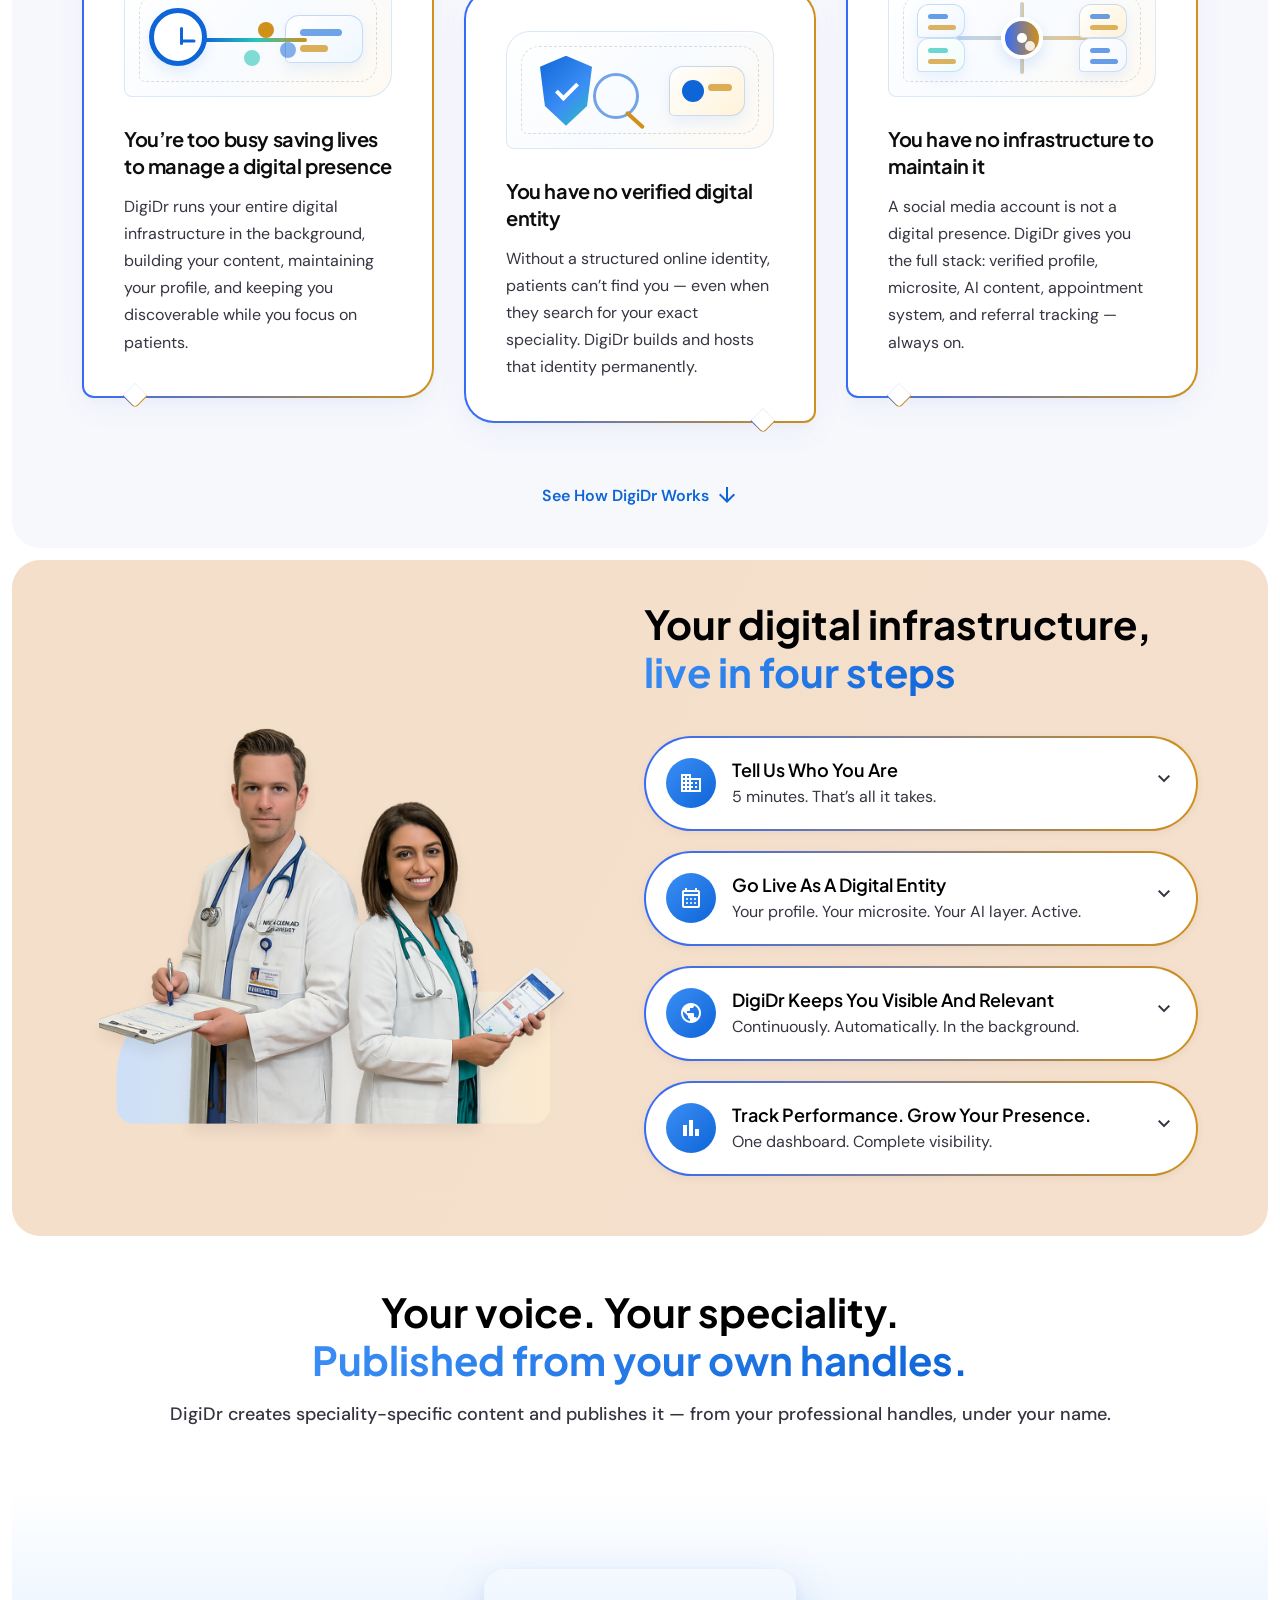
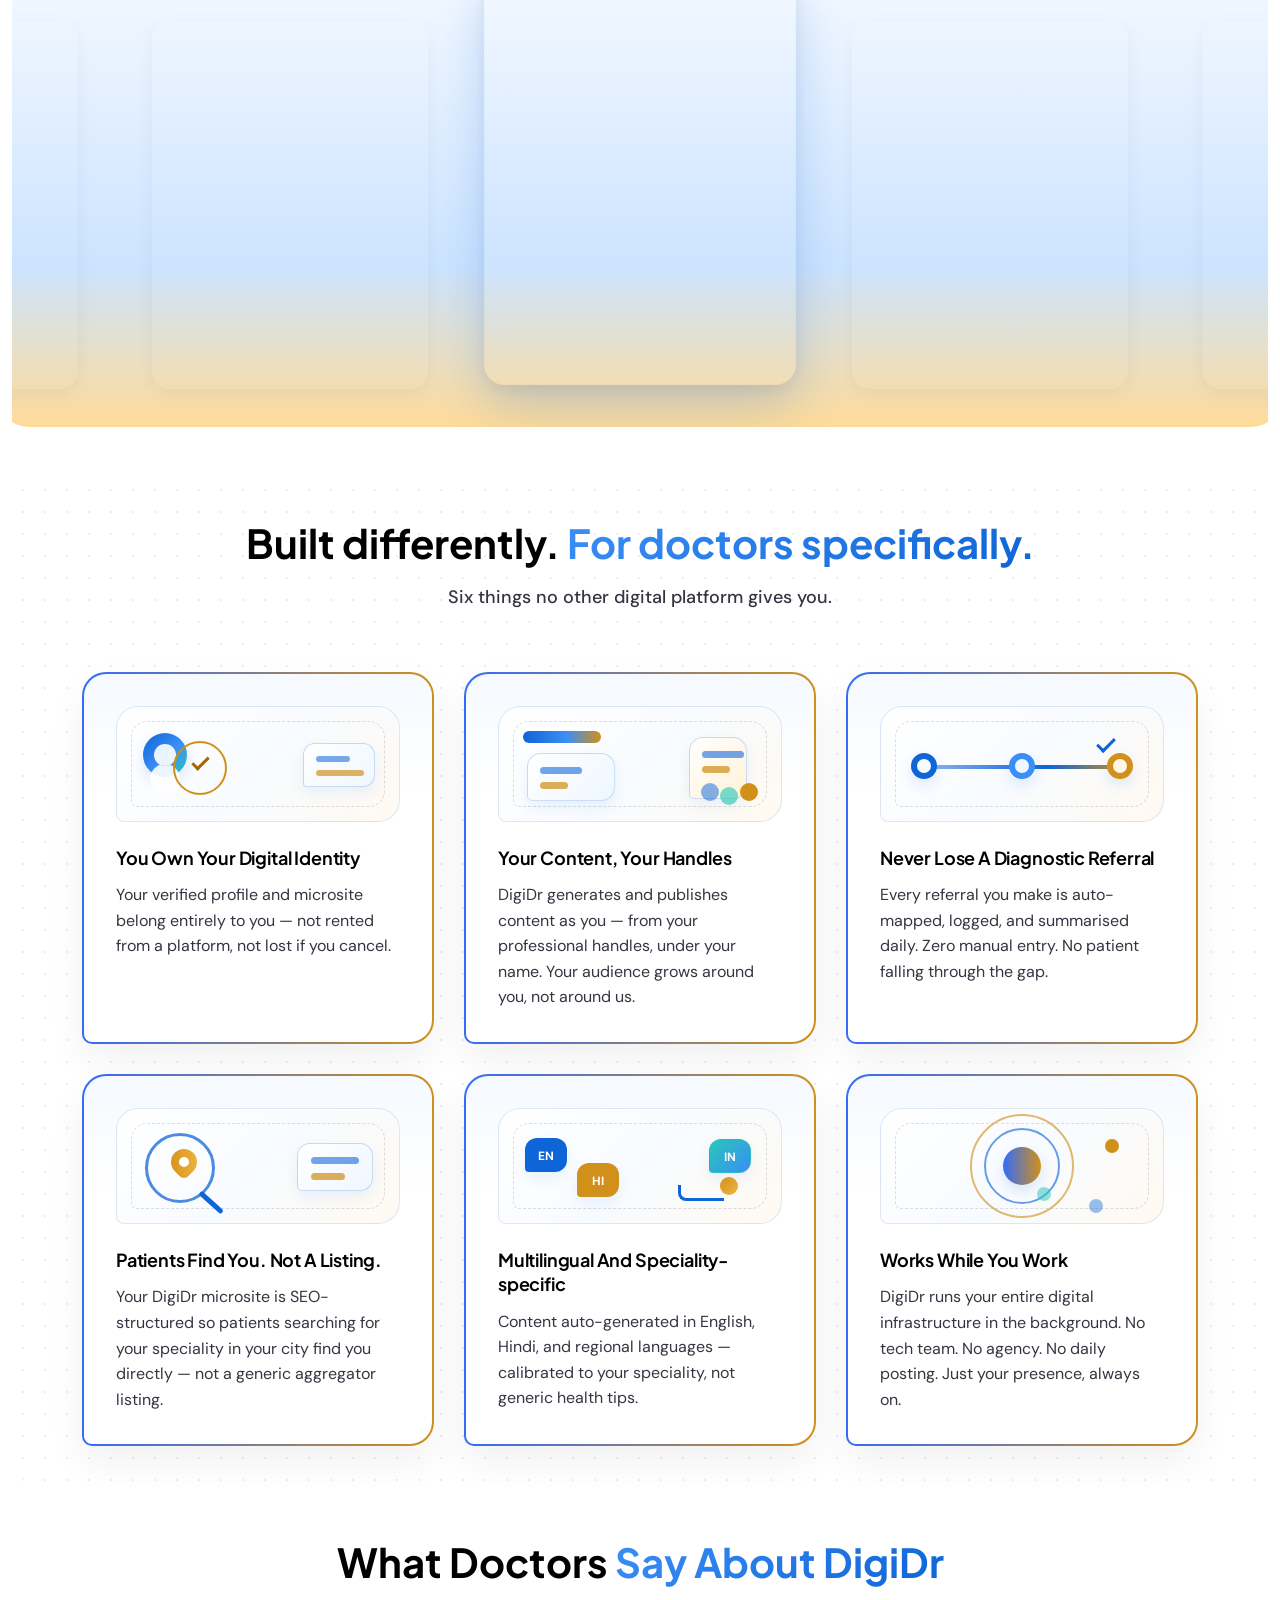
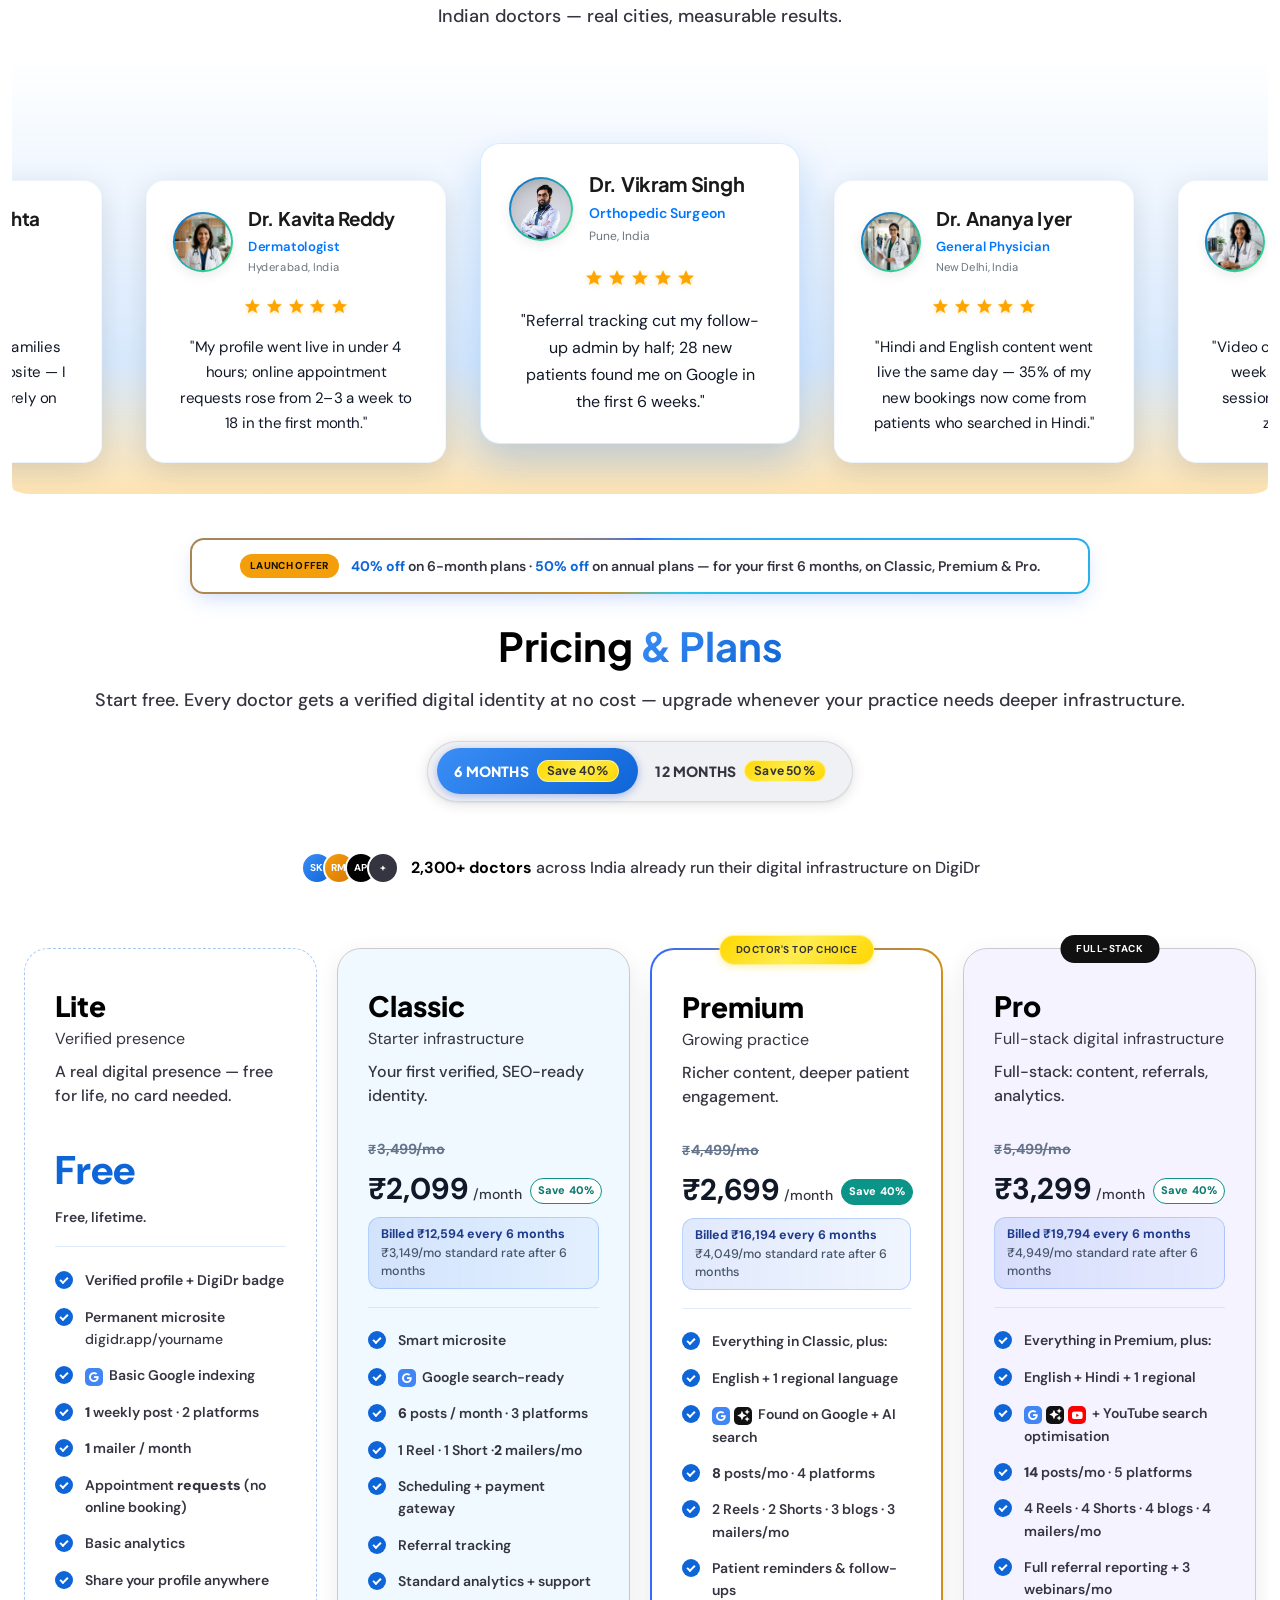
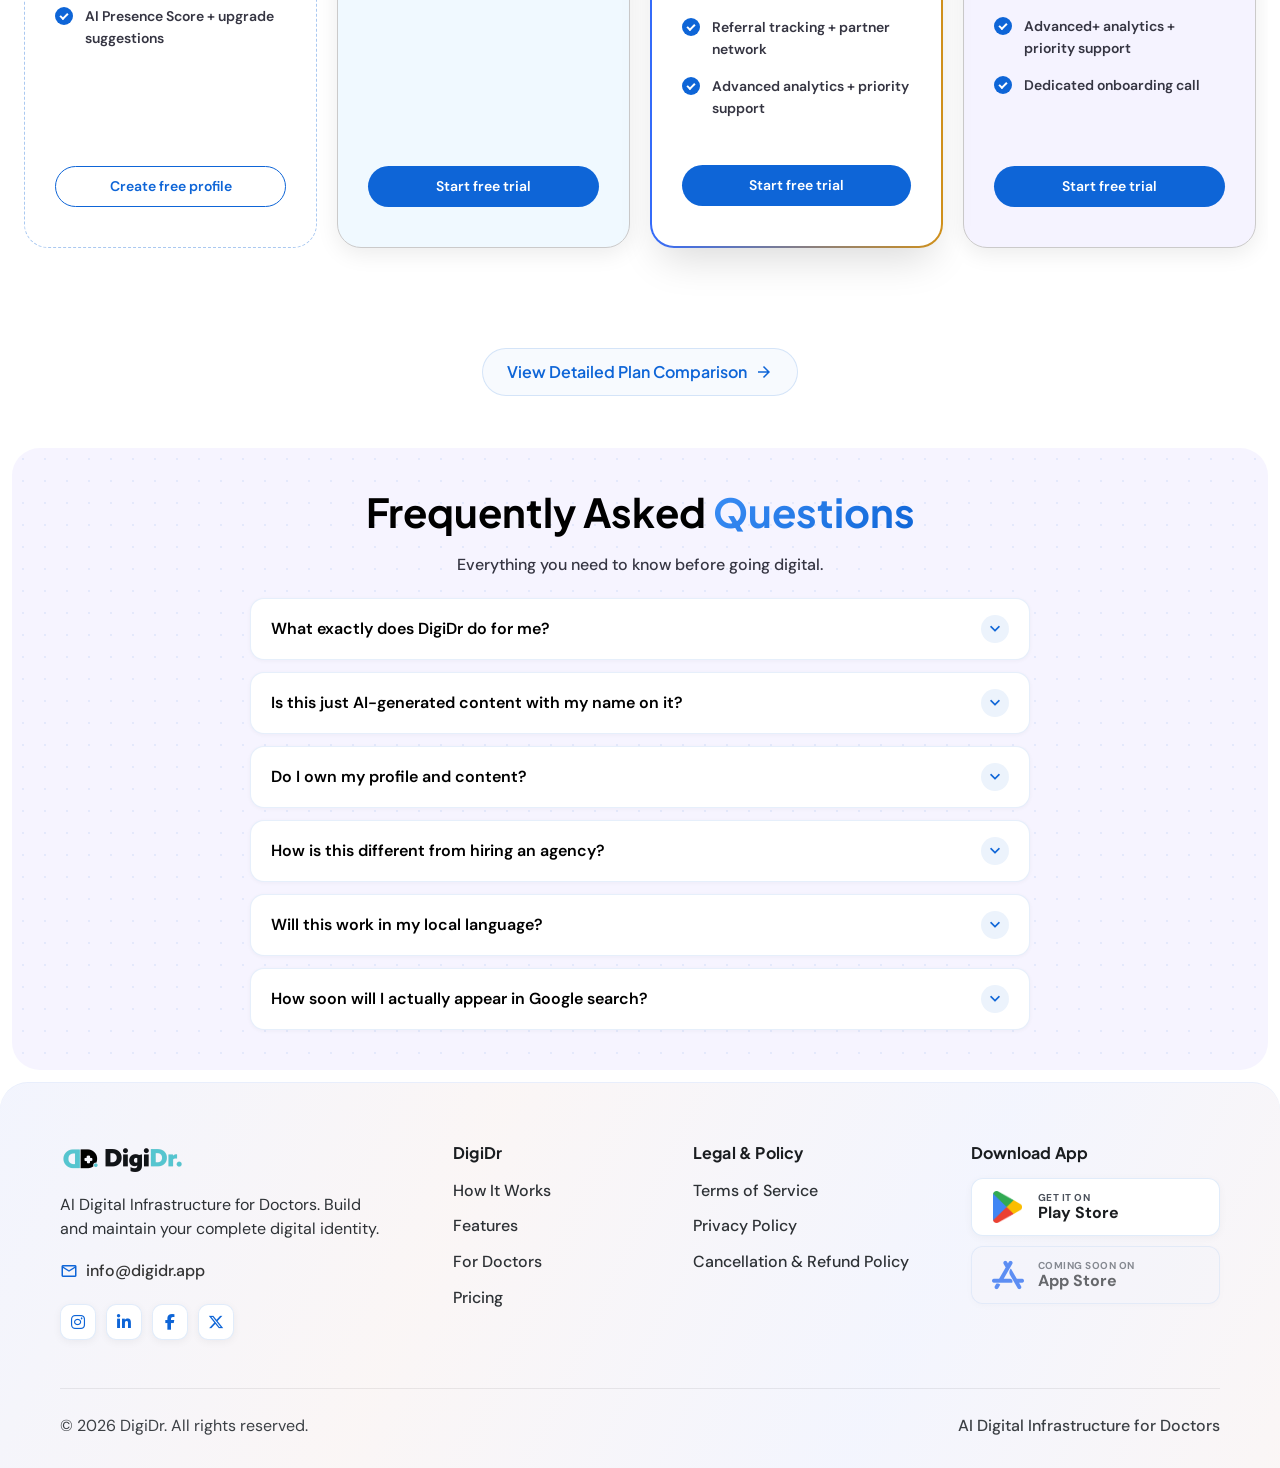
==== commit c27b7057: "Remove independence-day assets and update styles/features - Delete independence-day campaign files (" ====
--- a/index.html
+++ b/index.html
@@ -81,9 +81,6 @@
 
     <!-- Chatbot Widget -->
     <link rel="stylesheet" href="css/chatbot.css">
-
-    <!-- Independence Day Banner -->
-    <link rel="stylesheet" href="independence-day/independence-day.css">
 
     <script>
         (function () {
@@ -913,8 +910,7 @@
                     <div class="pricing-card pricing-card--lite">
                         <h3 class="plan-name">Lite</h3>
                         <span class="plan-subtitle">Verified presence</span>
-                        <p class="plan-description">A verified digital identity online for any doctor — no cost, no
-                            card required.</p>
+                        <p class="plan-description">A real digital presence — free for life, no card needed.</p>
 
                         <div class="price-tag">
                             <div class="price-line-with-label">
@@ -922,15 +918,19 @@
                                     <span class="price-free-value">Free</span>
                                 </div>
                             </div>
-                            <p class="price-forever">Free forever. No card needed.</p>
+                            <p class="price-forever">Free, lifetime.</p>
                         </div>
 
                         <ul class="features-list">
-                            <li><span class="check-icon"></span>Verified doctor profile</li>
-                            <li><span class="check-icon"></span>Basic microsite</li>
-                            <li><span class="check-icon"></span><strong>2</strong>&nbsp;weekly posts · 2 platforms</li>
+                            <li><span class="check-icon"></span>Verified profile + DigiDr badge</li>
+                            <li><span class="check-icon"></span><span class="feat-with-icons">Permanent microsite <span class="lite-domain">digidr.app/yourname</span></span></li>
+                            <li><span class="check-icon"></span><span class="feat-with-icons"><span class="channel-icons"><span class="channel-icon channel-icon--google"><i class="fa-brands fa-google"></i></span></span>Basic Google indexing</span></li>
+                            <li><span class="check-icon"></span><strong>1</strong>&nbsp;weekly post · 2 platforms</li>
                             <li><span class="check-icon"></span><strong>1</strong>&nbsp;mailer / month</li>
-                            <li><span class="check-icon"></span>Appointment requests (no online booking)</li>
+                            <li><span class="check-icon"></span><span class="feat-with-icons">Appointment <strong>requests</strong> (no online booking)</span></li>
+                            <li><span class="check-icon"></span>Basic analytics</li>
+                            <li><span class="check-icon"></span>Share your profile anywhere</li>
+                            <li><span class="check-icon"></span>AI Presence Score + upgrade suggestions</li>
                         </ul>
 
                         <button class="btn btn-dark-custom" type="button" data-download-modal-open data-ga="cta_start_free_lite">Create free
@@ -942,11 +942,10 @@
                     <div class="pricing-card pricing-card--classic">
                         <h3 class="plan-name">Classic</h3>
                         <span class="plan-subtitle">Starter infrastructure</span>
-                        <p class="plan-description">Solo practitioner establishing a verified digital identity for the
-                            first time.</p>
+                        <p class="plan-description">Your first verified, SEO-ready identity.</p>
 
                         <div class="price-tag">
-                            <p class="price-was"><span class="price-was-amount">3,499</span>/mo</p>
+                            <p class="price-was"><span class="price-was-currency">₹</span><span class="price-was-amount">3,499</span>/mo</p>
                             <div class="price-line-with-label">
                                 <div class="price-line">
                                     <span class="price-currency">₹</span>
@@ -959,10 +958,12 @@
                         </div>
 
                         <ul class="features-list">
-                            <li><span class="check-icon"></span>Smart microsite + Google SEO</li>
-                            <li><span class="check-icon"></span><strong>6</strong>&nbsp;social posts / month</li>
-                            <li><span class="check-icon"></span>1 Reel · 1 Short · 1 email/month</li>
+                            <li><span class="check-icon"></span>Smart microsite</li>
+                            <li><span class="check-icon"></span><span class="feat-with-icons"><span class="channel-icons"><span class="channel-icon channel-icon--google"><i class="fa-brands fa-google"></i></span></span>Google search-ready</span></li>
+                            <li><span class="check-icon"></span><strong>6</strong>&nbsp;posts / month · 3 platforms</li>
+                            <li><span class="check-icon"></span>1 Reel · 1 Short · <strong>2</strong>&nbsp;mailers/mo</li>
                             <li><span class="check-icon"></span>Scheduling + payment gateway</li>
+                            <li><span class="check-icon"></span>Referral tracking</li>
                             <li><span class="check-icon"></span>Standard analytics + support</li>
                         </ul>
 
@@ -977,11 +978,10 @@
 
                         <h3 class="plan-name">Premium</h3>
                         <span class="plan-subtitle">Growing practice</span>
-                        <p class="plan-description">Growing practice with richer content, deeper analytics, and stronger
-                            patient engagement.</p>
+                        <p class="plan-description">Richer content, deeper patient engagement.</p>
 
                         <div class="price-tag">
-                            <p class="price-was"><span class="price-was-amount">4,499</span>/mo</p>
+                            <p class="price-was"><span class="price-was-currency">₹</span><span class="price-was-amount">4,499</span>/mo</p>
                             <div class="price-line-with-label">
                                 <div class="price-line">
                                     <span class="price-currency">₹</span>
@@ -996,8 +996,11 @@
                         <ul class="features-list">
                             <li><span class="check-icon"></span>Everything in Classic, plus:</li>
                             <li><span class="check-icon"></span>English + 1 regional language</li>
-                            <li><span class="check-icon"></span><strong>8</strong>&nbsp;posts · 3 blogs · 3 emails/month</li>
+                            <li><span class="check-icon"></span><span class="feat-with-icons"><span class="channel-icons"><span class="channel-icon channel-icon--google"><i class="fa-brands fa-google"></i></span><span class="channel-icon channel-icon--ai"><span class="material-symbols-outlined">auto_awesome</span></span></span>Found on Google + AI search</span></li>
+                            <li><span class="check-icon"></span><strong>8</strong>&nbsp;posts/mo · 4 platforms</li>
+                            <li><span class="check-icon"></span>2 Reels · 2 Shorts · 3 blogs · 3 mailers/mo</li>
                             <li><span class="check-icon"></span>Patient reminders &amp; follow-ups</li>
+                            <li><span class="check-icon"></span>Referral tracking + partner network</li>
                             <li><span class="check-icon"></span>Advanced analytics + priority support</li>
                         </ul>
 
@@ -1011,11 +1014,10 @@
                         <div class="full-stack-badge">Full-stack</div>
                         <h3 class="plan-name">Pro</h3>
                         <span class="plan-subtitle">Full-stack digital infrastructure</span>
-                        <p class="plan-description">Individual doctor requiring full-stack digital infrastructure across
-                            content, referrals, and analytics.</p>
+                        <p class="plan-description">Full-stack: content, referrals, analytics.</p>
 
                         <div class="price-tag">
-                            <p class="price-was"><span class="price-was-amount">5,499</span>/mo</p>
+                            <p class="price-was"><span class="price-was-currency">₹</span><span class="price-was-amount">5,499</span>/mo</p>
                             <div class="price-line-with-label">
                                 <div class="price-line">
                                     <span class="price-currency">₹</span>
@@ -1030,9 +1032,12 @@
                         <ul class="features-list">
                             <li><span class="check-icon"></span>Everything in Premium, plus:</li>
                             <li><span class="check-icon"></span>English + Hindi + 1 regional</li>
-                            <li><span class="check-icon"></span><strong>14</strong>&nbsp;posts · 4 blogs · 4 emails/month</li>
-                            <li><span class="check-icon"></span>Full referral intelligence + 3 webinars/month</li>
-                            <li><span class="check-icon"></span>Advanced+ analytics, dedicated onboarding</li>
+                            <li><span class="check-icon"></span><span class="feat-with-icons"><span class="channel-icons"><span class="channel-icon channel-icon--google"><i class="fa-brands fa-google"></i></span><span class="channel-icon channel-icon--ai"><span class="material-symbols-outlined">auto_awesome</span></span><span class="channel-icon channel-icon--youtube"><i class="fa-brands fa-youtube"></i></span></span>+ YouTube search optimisation</span></li>
+                            <li><span class="check-icon"></span><strong>14</strong>&nbsp;posts/mo · 5 platforms</li>
+                            <li><span class="check-icon"></span>4 Reels · 4 Shorts · 4 blogs · 4 mailers/mo</li>
+                            <li><span class="check-icon"></span>Full referral reporting + 3 webinars/mo</li>
+                            <li><span class="check-icon"></span>Advanced+ analytics + priority support</li>
+                            <li><span class="check-icon"></span>Dedicated onboarding call</li>
                         </ul>
 
                         <button class="btn btn-blue-custom" type="button" data-download-modal-open data-ga="cta_start_trial_pro">Start free
@@ -1199,9 +1204,6 @@
     <div id="chatbot-mount"></div>
     <script src="js/chatbot.js"></script>
 
-    <!-- Independence Day Banner -->
-    <script src="independence-day/independence-day.js"></script>
-
 </body>
 
 </html>
--- a/css/style.css
+++ b/css/style.css
@@ -3592,7 +3592,7 @@
 }
 
 .pricing-section.pricing-hero-section {
-    padding-top: 130px;
+    padding-top: 100px;
 }
 
 @media (max-width: 992px) {
@@ -5489,6 +5489,16 @@
     text-align: center;
 }
 
+@media (max-width: 768px) {
+    h3.features-page-why-love-title,
+    h1.hiw-title,
+    h1.ms-hero-title,
+    .policy-header h1,
+    body.page-pricing .pricing-section .section-title {
+        font-size: var(--font-size-3xl);
+    }
+}
+
 /* Mobile view: show only headings on collapsed pills */
 @media (max-width: 768px) {
     .pill-menu:not(.active) .pill-text p {
@@ -5610,6 +5620,7 @@
 
 .faq-section .section-title {
     text-align: center;
+    margin-bottom: 16px;
 }
 
 .faq-section .section-subtitle {
@@ -5701,6 +5712,10 @@
     margin: 0;
 }
 
+.faq-section .faq-a p {
+    font-size: var(--font-size-base);
+}
+
 @media (max-width: 991px) {
     .faq-section {
         padding: 32px 0;
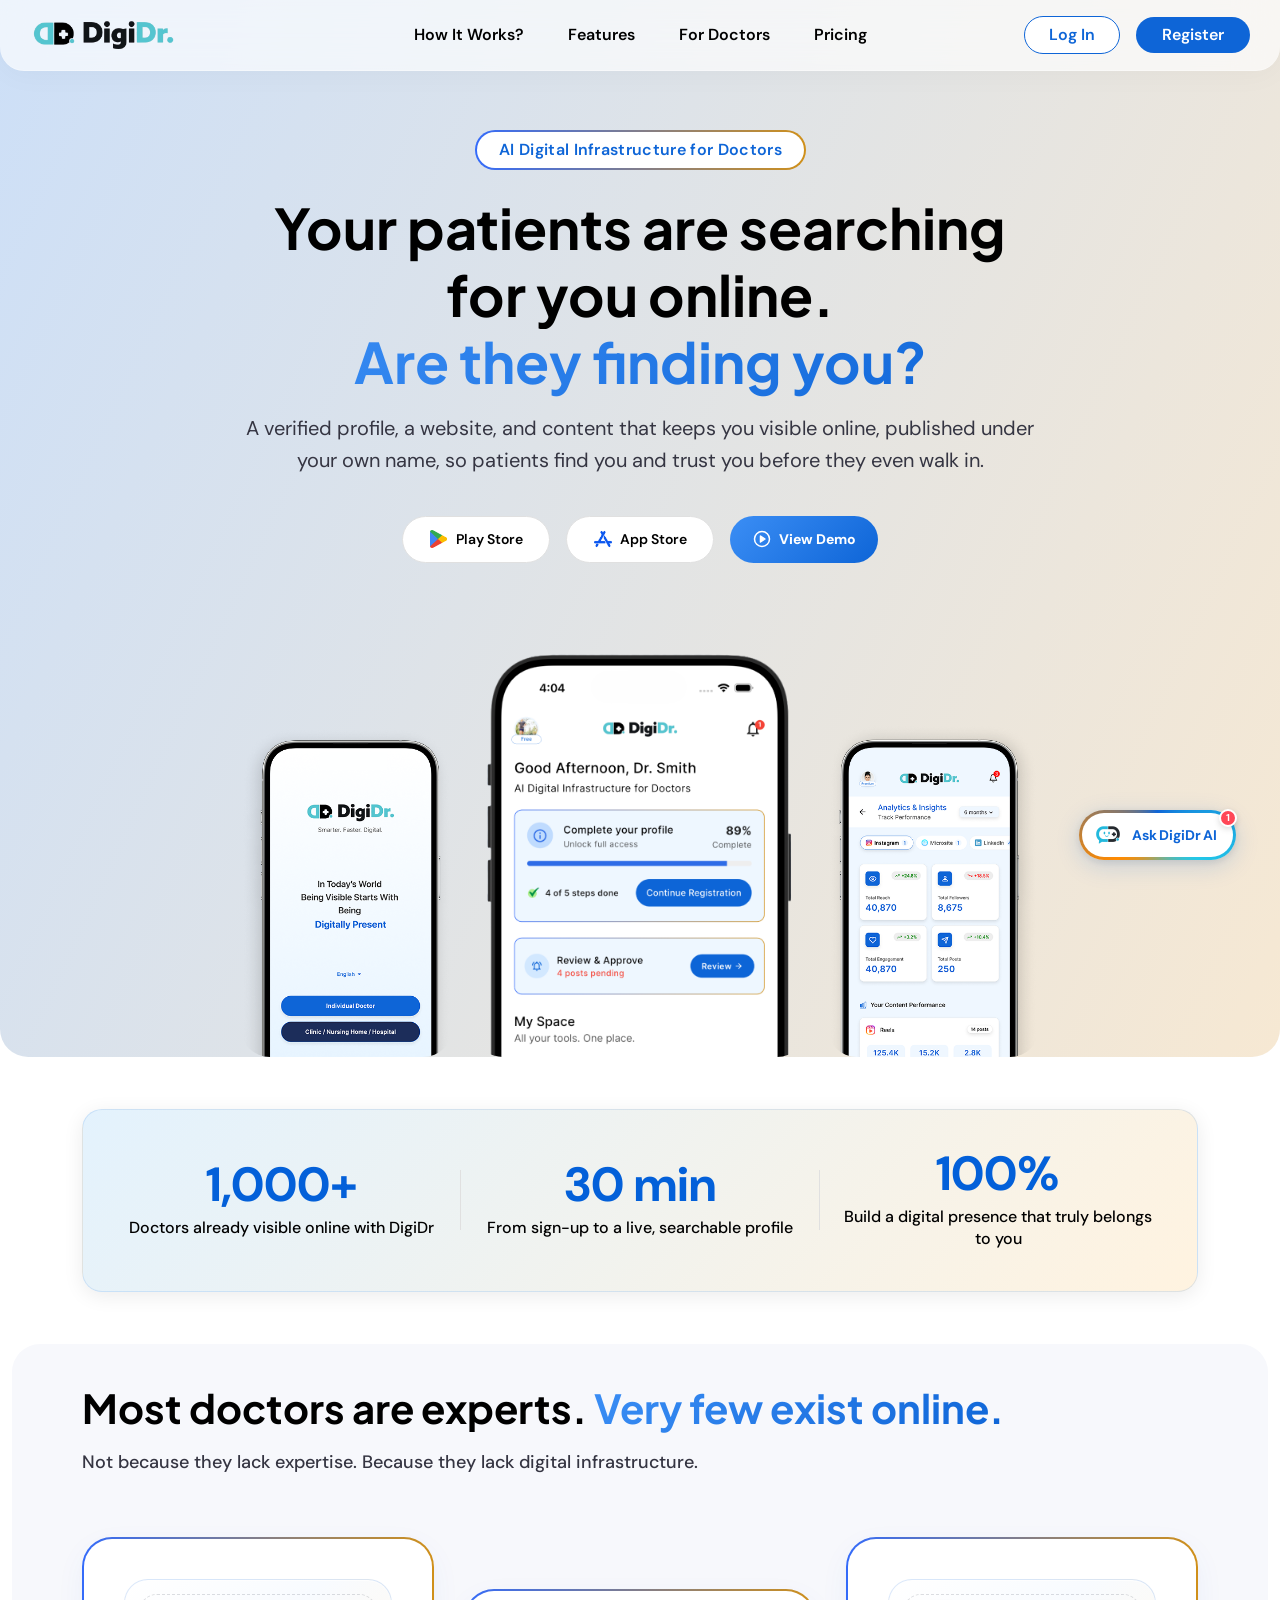
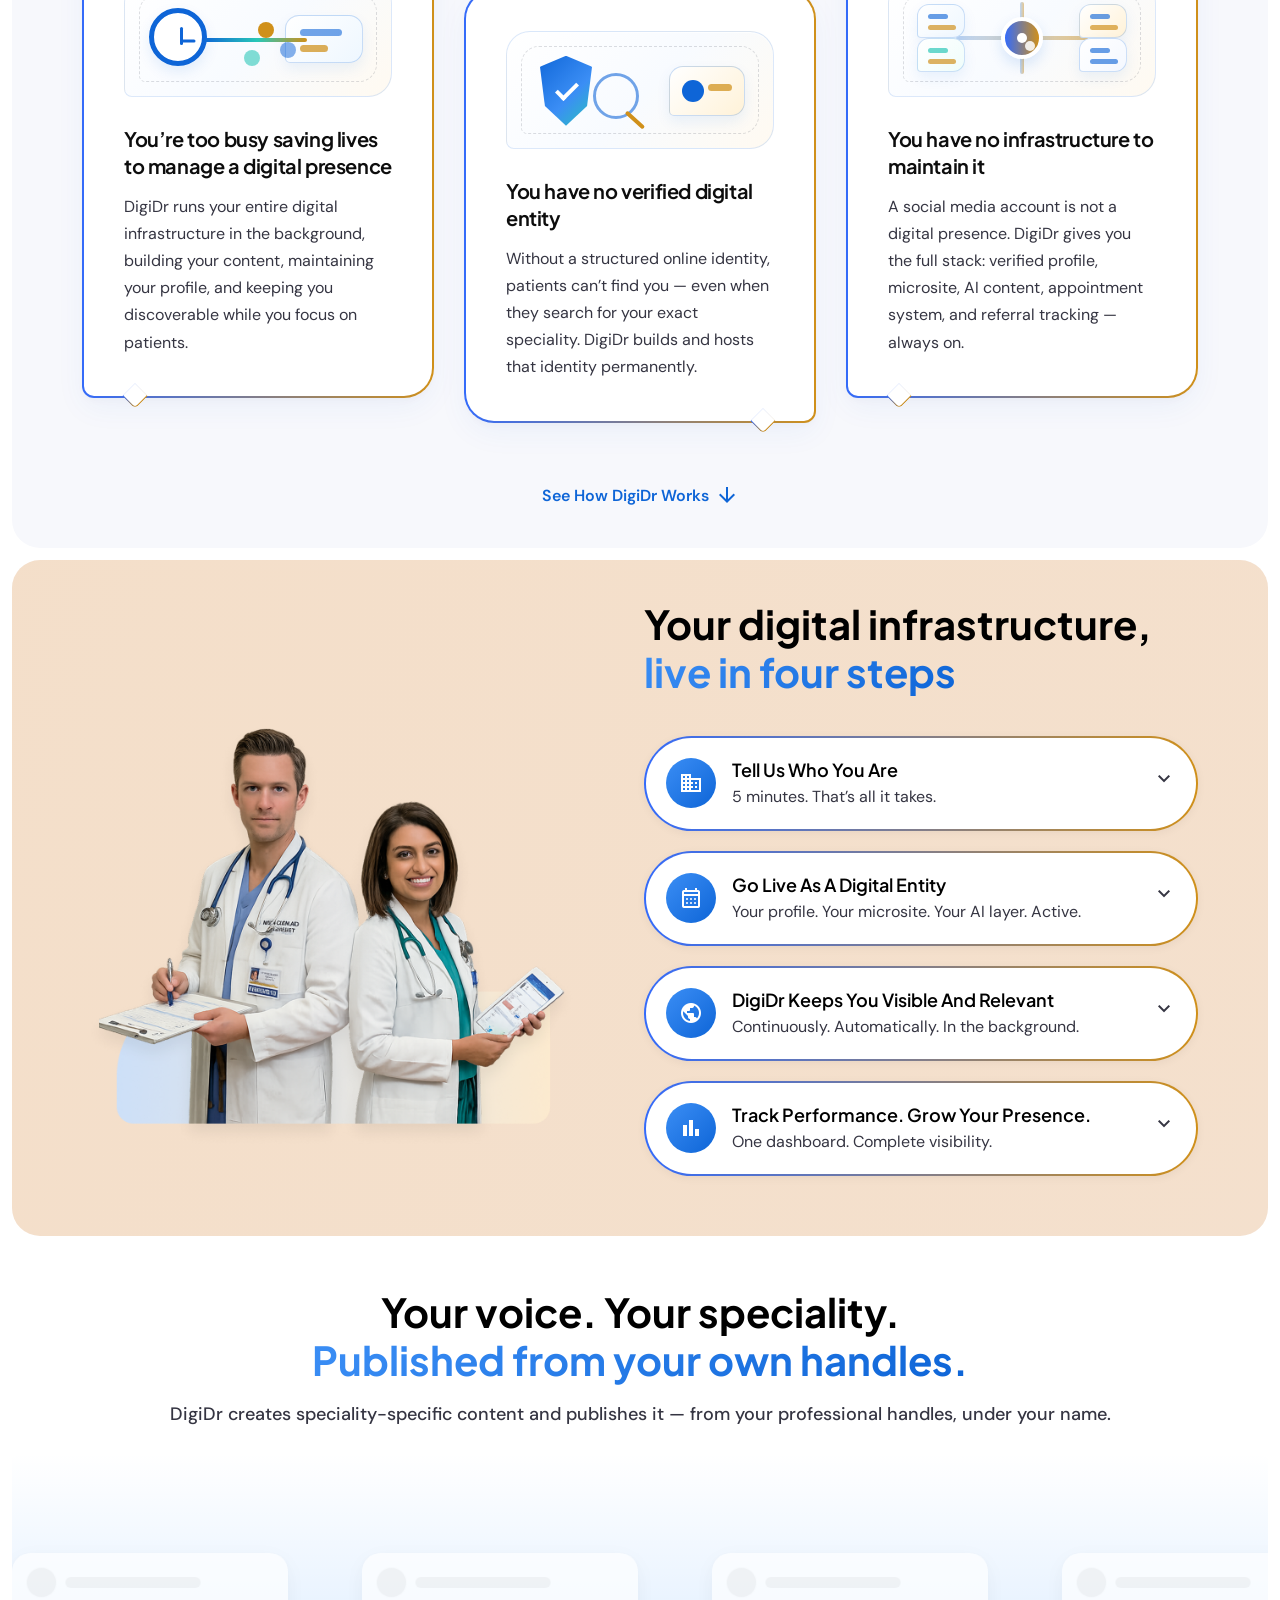
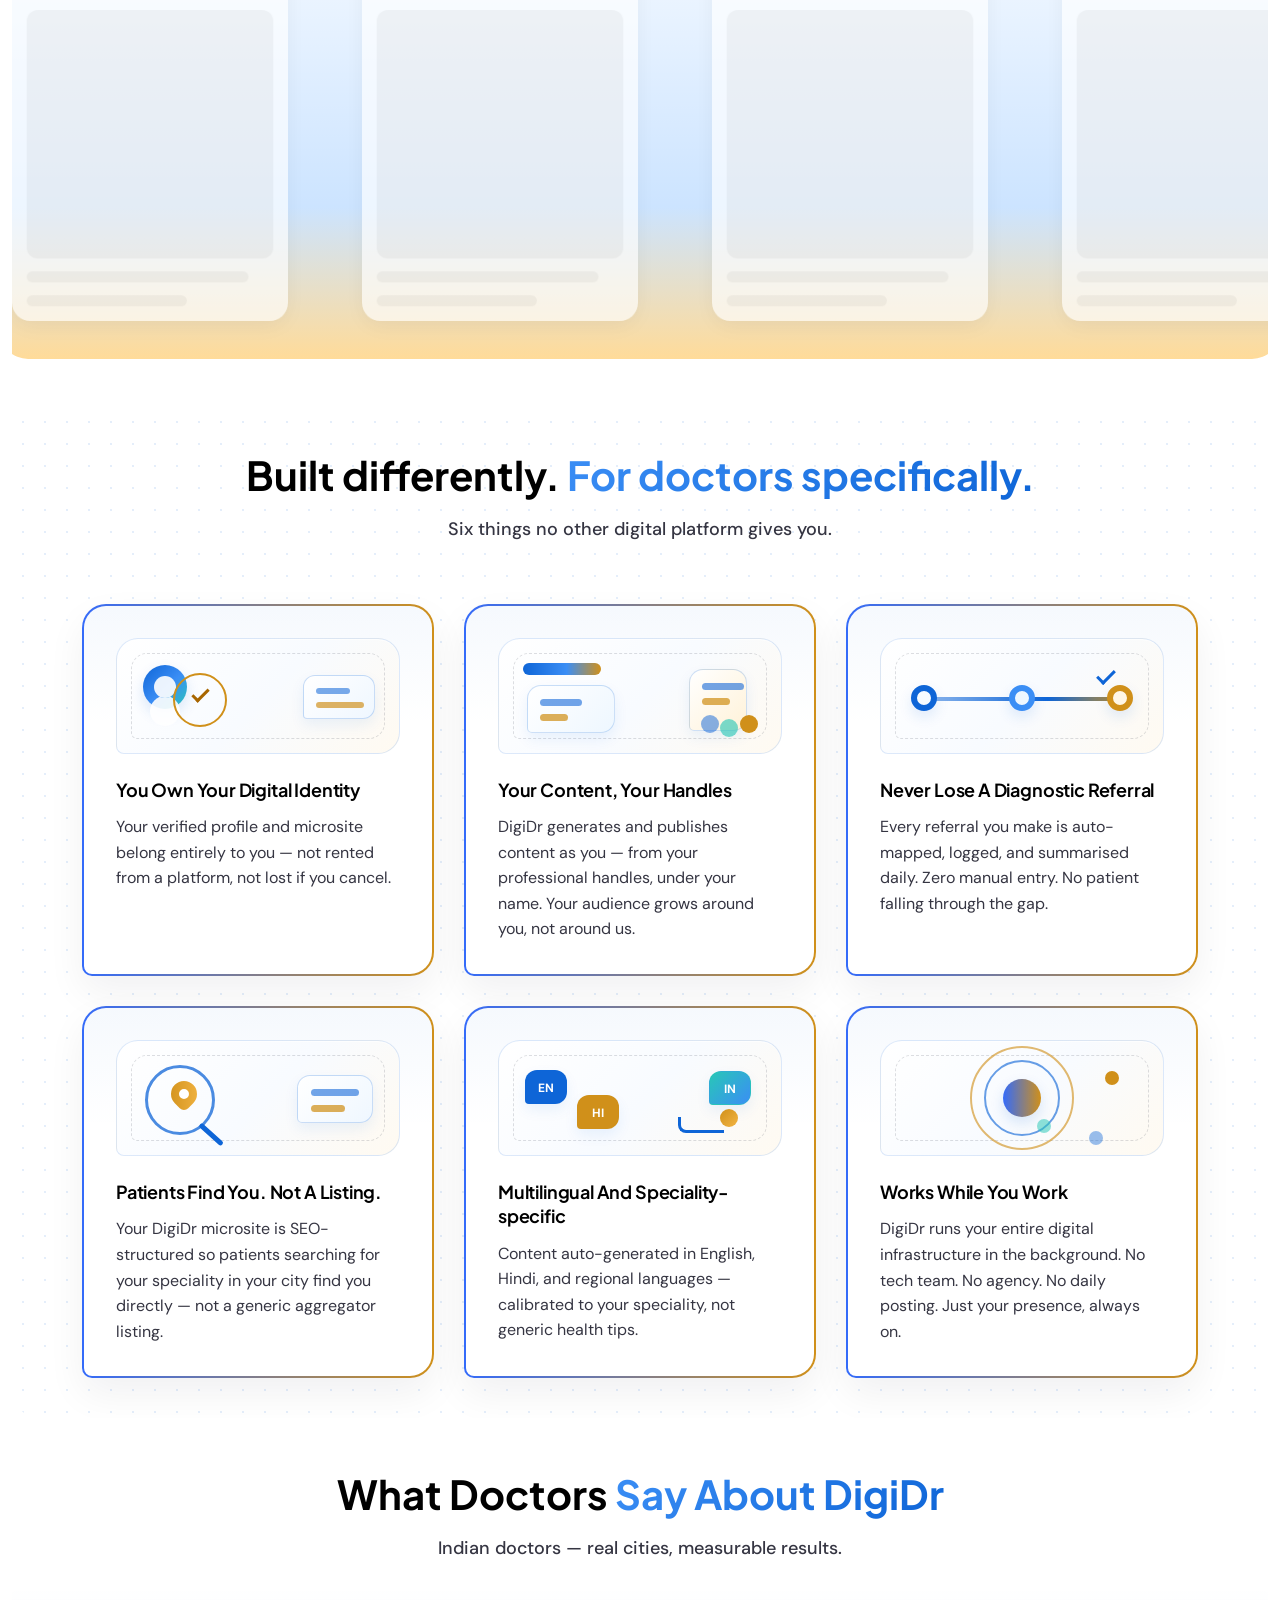
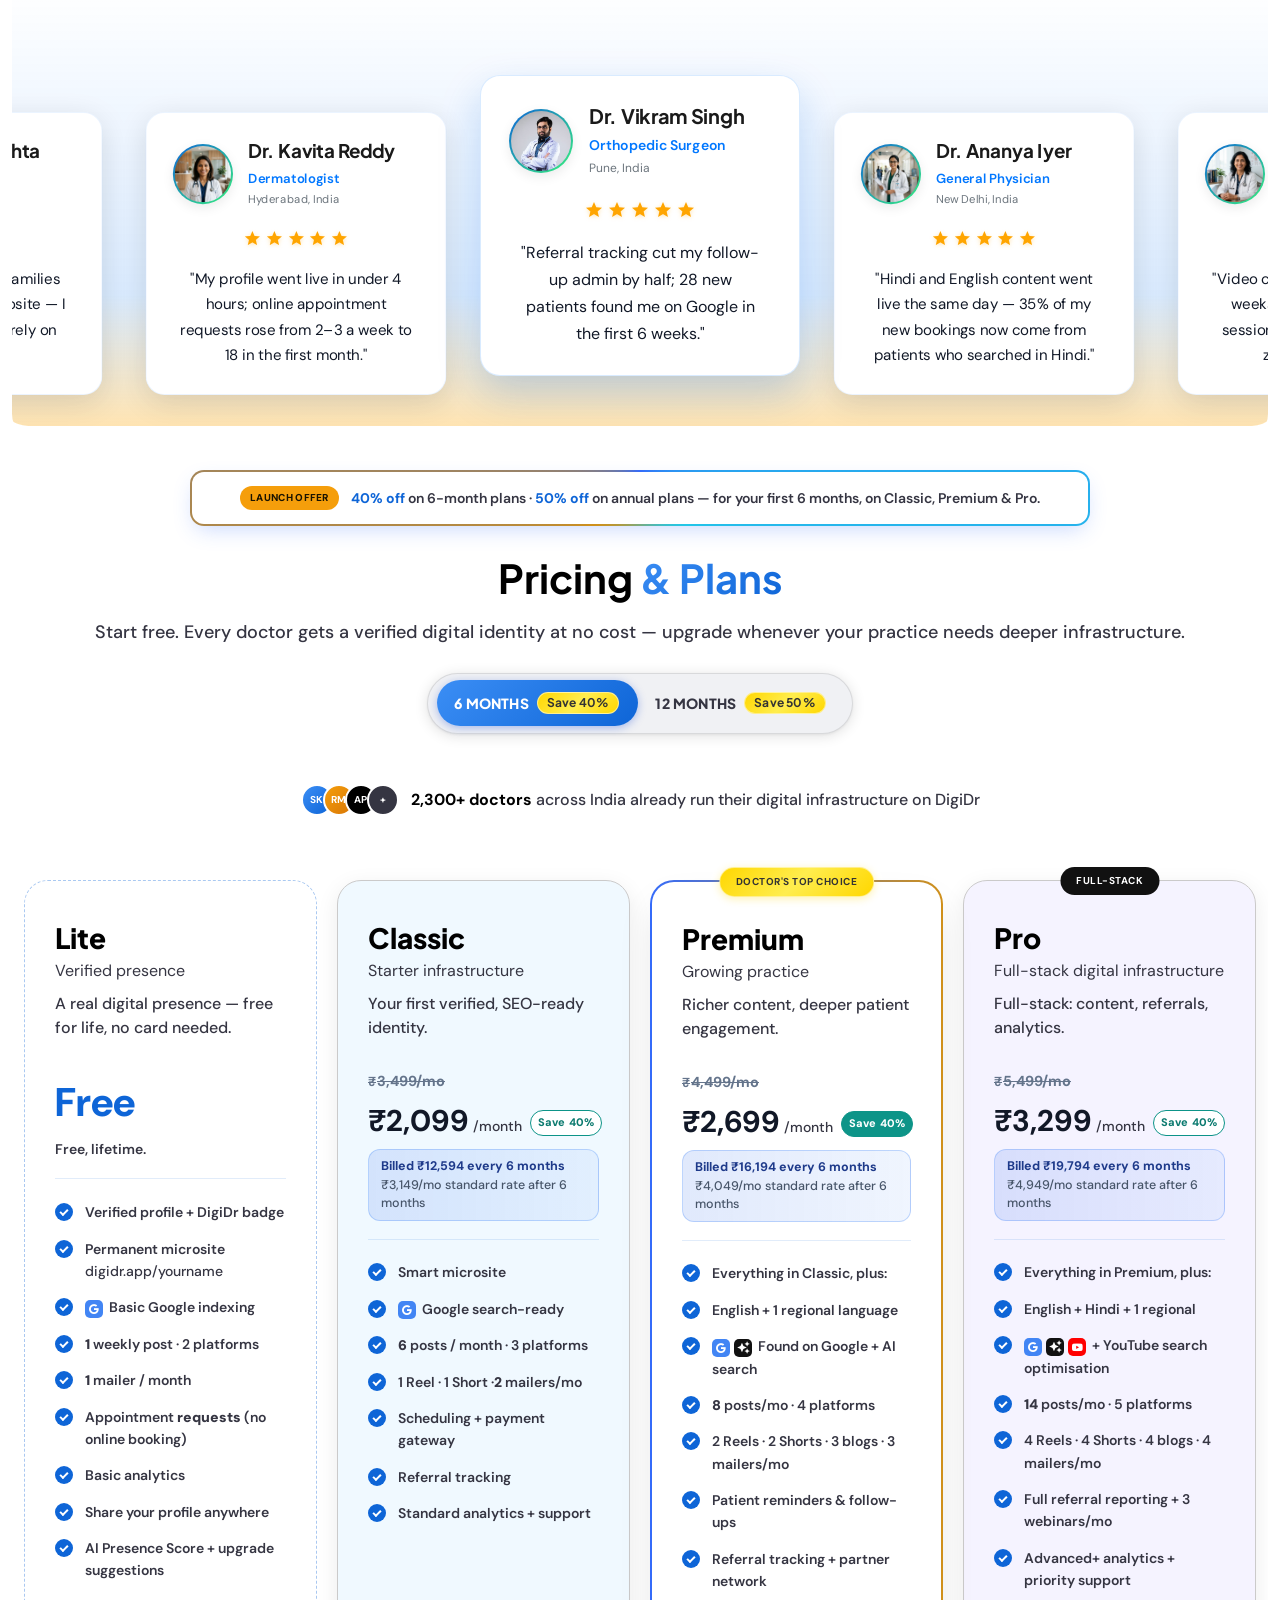
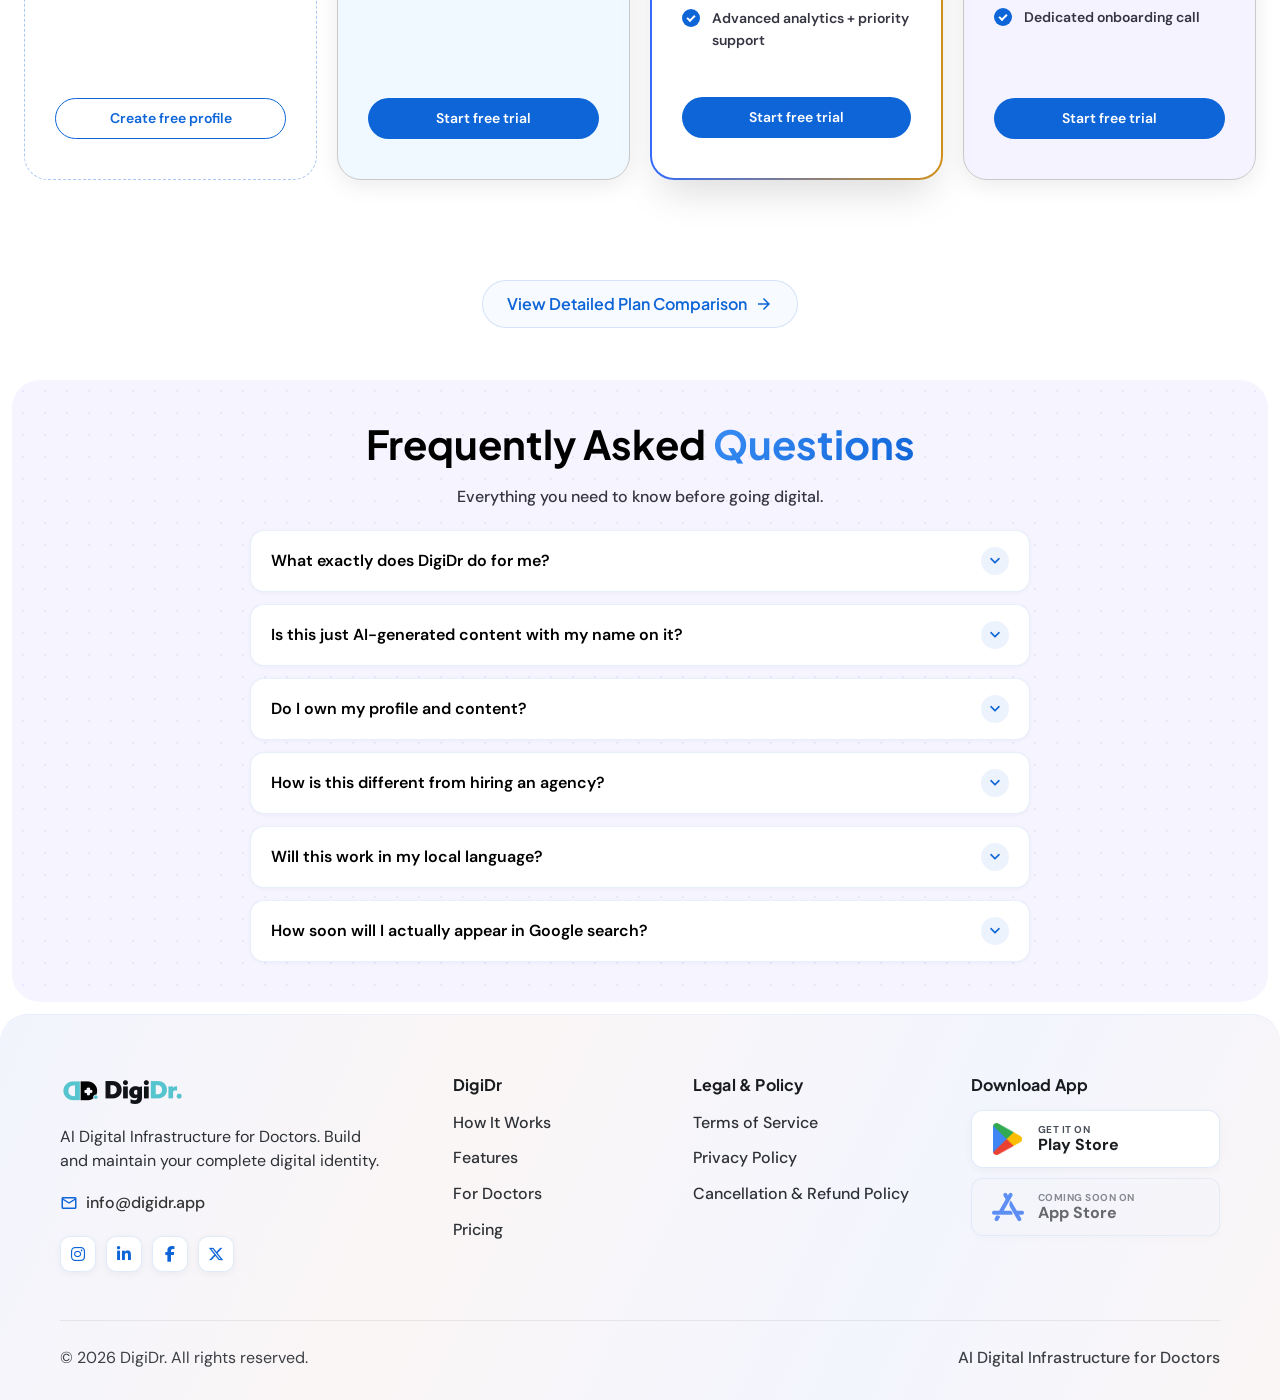
==== commit b842a95a: "Replace static post images with live Facebook doctor feed The posts carousel now pulls each doctor's" ====
--- a/index.html
+++ b/index.html
@@ -581,6 +581,7 @@
         </div>
         <div class="posts-carousel-container">
             <div class="posts-carousel-wrapper">
+                <!-- Static post images replaced by live Facebook post widgets (see js/script.js)
                 <div class="posts-carousel">
                     <div class="post-item">
                         <img src="img/twitter.png" alt="Twitter Post">
@@ -600,6 +601,65 @@
                     <div class="post-item">
                         <img src="img/pneumonia.png" alt="Pneumonia Post">
                     </div>
+                </div>
+                -->
+                <div class="posts-carousel is-loading" id="postsCarousel" aria-busy="true"
+                     tabindex="0" role="region" aria-label="Recent posts from DigiDr doctors">
+                    <span class="posts-carousel-status-sr" role="status">Loading posts from our doctors&hellip;</span>
+                    <div class="post-item post-item-skeleton" aria-hidden="true">
+                        <div class="post-item-body">
+                            <div class="skeleton-line skeleton-avatar-row">
+                                <span class="skeleton-avatar"></span>
+                                <span class="skeleton-name"></span>
+                            </div>
+                            <div class="skeleton-block"></div>
+                            <div class="skeleton-line skeleton-text-1"></div>
+                            <div class="skeleton-line skeleton-text-2"></div>
+                        </div>
+                    </div>
+                    <div class="post-item post-item-skeleton" aria-hidden="true">
+                        <div class="post-item-body">
+                            <div class="skeleton-line skeleton-avatar-row">
+                                <span class="skeleton-avatar"></span>
+                                <span class="skeleton-name"></span>
+                            </div>
+                            <div class="skeleton-block"></div>
+                            <div class="skeleton-line skeleton-text-1"></div>
+                            <div class="skeleton-line skeleton-text-2"></div>
+                        </div>
+                    </div>
+                    <div class="post-item post-item-skeleton" aria-hidden="true">
+                        <div class="post-item-body">
+                            <div class="skeleton-line skeleton-avatar-row">
+                                <span class="skeleton-avatar"></span>
+                                <span class="skeleton-name"></span>
+                            </div>
+                            <div class="skeleton-block"></div>
+                            <div class="skeleton-line skeleton-text-1"></div>
+                            <div class="skeleton-line skeleton-text-2"></div>
+                        </div>
+                    </div>
+                    <div class="post-item post-item-skeleton" aria-hidden="true">
+                        <div class="post-item-body">
+                            <div class="skeleton-line skeleton-avatar-row">
+                                <span class="skeleton-avatar"></span>
+                                <span class="skeleton-name"></span>
+                            </div>
+                            <div class="skeleton-block"></div>
+                            <div class="skeleton-line skeleton-text-1"></div>
+                            <div class="skeleton-line skeleton-text-2"></div>
+                        </div>
+                    </div>
+                </div>
+                <div class="posts-carousel-controls">
+                    <button type="button" class="posts-carousel-nav posts-carousel-nav-prev"
+                            aria-label="Previous posts" aria-controls="postsCarousel">
+                        <span aria-hidden="true">&#10094;</span>
+                    </button>
+                    <button type="button" class="posts-carousel-nav posts-carousel-nav-next"
+                            aria-label="Next posts" aria-controls="postsCarousel">
+                        <span aria-hidden="true">&#10095;</span>
+                    </button>
                 </div>
             </div>
         </div>
--- a/css/style.css
+++ b/css/style.css
@@ -2321,7 +2321,7 @@
 
 .carousel-header {
     text-align: center;
-    margin-bottom: 60px;
+    margin-bottom: 24px;
     position: relative;
     z-index: 1;
 }
@@ -2349,7 +2349,7 @@
     right: 50%;
     margin-left: -50vw;
     margin-right: -50vw;
-    padding: 40px 0 0px;
+    padding: 8px 0 0px;
     background: linear-gradient(180deg, rgba(0, 119, 255, 0) 0%, rgba(0, 119, 255, 0.2) 70%, rgba(255, 165, 0, 0.4) 100%);
 }
 
@@ -2449,6 +2449,322 @@
     backface-visibility: hidden;
 }
 
+
+/* Live Facebook post widgets inside the posts carousel.
+   --post-card-width is the single source of truth for card width: the CSS sizes
+   the card from it and js/script.js reads it to size the Facebook embed iframe. */
+.posts-carousel {
+    --post-card-width: 300px;
+    --post-card-height: 400px;
+}
+
+.posts-carousel.is-loading {
+    cursor: default;
+}
+
+.posts-carousel.is-empty {
+    justify-content: center;
+    align-items: center;
+    min-height: var(--post-card-height);
+    cursor: default;
+}
+
+.posts-carousel-status {
+    flex: 0 0 auto;
+    padding: 24px 20px;
+    text-align: center;
+    color: var(--text-secondary);
+    font-size: var(--font-size-base);
+}
+
+/* Announced to screen readers only; skeleton cards carry the visual loading state. */
+.posts-carousel-status-sr {
+    position: absolute;
+    width: 1px;
+    height: 1px;
+    padding: 0;
+    margin: -1px;
+    overflow: hidden;
+    clip: rect(0, 0, 0, 0);
+    white-space: nowrap;
+    border: 0;
+}
+
+/* Skeleton loading cards — same footprint as a real post card, so nothing
+   shifts when the live embeds replace them. */
+.post-item-skeleton {
+    width: var(--post-card-width);
+    height: var(--post-card-height);
+    flex: 0 0 auto;
+    background: #ffffff;
+    display: flex;
+    flex-direction: column;
+}
+
+.post-item-skeleton .post-item-body {
+    flex: 1 1 auto;
+    display: flex;
+    flex-direction: column;
+    padding: 16px;
+    gap: 14px;
+}
+
+.skeleton-line,
+.skeleton-block,
+.skeleton-avatar,
+.skeleton-name {
+    border-radius: 8px;
+    background: linear-gradient(
+        90deg,
+        rgba(0, 0, 0, 0.06) 25%,
+        rgba(0, 0, 0, 0.11) 37%,
+        rgba(0, 0, 0, 0.06) 63%
+    );
+    background-size: 400% 100%;
+    animation: skeleton-shimmer 1.4s ease infinite;
+}
+
+.skeleton-avatar-row {
+    display: flex;
+    align-items: center;
+    gap: 10px;
+    background: none;
+    animation: none;
+}
+
+.skeleton-avatar {
+    width: 32px;
+    height: 32px;
+    border-radius: 50%;
+    flex: 0 0 auto;
+}
+
+.skeleton-name {
+    width: 55%;
+    height: 12px;
+}
+
+.skeleton-block {
+    flex: 1 1 auto;
+    min-height: 0;
+    border-radius: 12px;
+}
+
+.skeleton-text-1 {
+    height: 12px;
+    width: 90%;
+}
+
+.skeleton-text-2 {
+    height: 12px;
+    width: 65%;
+}
+
+@keyframes skeleton-shimmer {
+    0% { background-position: 100% 50%; }
+    100% { background-position: 0% 50%; }
+}
+
+@media (prefers-reduced-motion: reduce) {
+    .skeleton-line,
+    .skeleton-block,
+    .skeleton-avatar,
+    .skeleton-name {
+        animation: none;
+    }
+}
+
+.post-item-social {
+    width: var(--post-card-width);
+    height: var(--post-card-height);
+    display: flex;
+    flex-direction: column;
+    background: #ffffff;
+    cursor: pointer;
+}
+
+/* The embed is taller than the card by design; the card crops it so every
+   card keeps the same height as the images it replaced. */
+.post-item-body {
+    flex: 1 1 auto;
+    overflow: hidden;
+    position: relative;
+}
+
+/* Softens the crop where the embed is taller than the card. */
+.post-item-social::after {
+    content: "";
+    position: absolute;
+    left: 0;
+    right: 0;
+    bottom: 0;
+    height: 56px;
+    background: linear-gradient(180deg, rgba(255, 255, 255, 0) 0%, #ffffff 92%);
+    pointer-events: none;
+    z-index: 2;
+}
+
+.post-item-body .fb-post {
+    display: block;
+    width: 100%;
+}
+
+.post-item-body .fb-post span,
+.post-item-body .fb-post iframe {
+    max-width: 100% !important;
+}
+
+/* Fallback shown when the Facebook SDK is blocked or the post cannot embed. */
+.post-item-body blockquote {
+    margin: 0;
+    padding: 20px 16px;
+    font-size: var(--font-size-sm);
+    line-height: 1.5;
+}
+
+.post-item-body blockquote a {
+    color: var(--primary-color, #0e65d7);
+    text-decoration: underline;
+}
+
+/* Embeds stay interactive: the carousel is paged by buttons rather than
+   dragged, so nothing needs pointer events blocked to work. */
+.post-item-social .post-item-body {
+    pointer-events: auto;
+}
+
+@media (max-width: 992px) {
+    .posts-carousel {
+        --post-card-width: 280px;
+        --post-card-height: 373px;
+    }
+}
+
+@media (max-width: 768px) {
+    .posts-carousel {
+        --post-card-width: 270px;
+        --post-card-height: 360px;
+    }
+}
+
+@media (max-width: 480px) {
+    .posts-carousel {
+        --post-card-width: 260px;
+        --post-card-height: 346px;
+    }
+}
+
+
+/* Manual, button-paged carousel.
+   Cards hold live Facebook embeds, so nothing here may clone or re-parent them:
+   paging is plain native scrolling on the container, and every card keeps the
+   exact DOM position it was created in. */
+.posts-carousel-wrapper {
+    position: relative;
+}
+
+.posts-carousel.is-manual {
+    scroll-snap-type: x mandatory;
+    scroll-padding-left: 24px;
+    cursor: default;
+    /* Cards are fixed-height, so align to the top: embeds that resolve to
+       different heights would otherwise sit on a ragged baseline. */
+    align-items: flex-start;
+    /* Breathing room so the first and last card are not flush to the edge. */
+    padding-left: 24px;
+    padding-right: 24px;
+    gap: 24px;
+    /* No auto-glide, so no per-frame writes and nothing to shake. */
+}
+
+/* When everything fits (nav buttons hidden), centre the cards instead of
+   leaving them left-aligned against empty space. */
+.posts-carousel-wrapper:not(.has-overflow) .posts-carousel.is-manual {
+    justify-content: center;
+}
+
+.posts-carousel.is-manual .post-item {
+    scroll-snap-align: start;
+    /* All cards read equally; nothing is dimmed or scaled by scroll position. */
+    transform: none;
+    opacity: 1;
+    transition: box-shadow 0.3s ease;
+}
+
+.posts-carousel.is-manual .post-item:hover {
+    box-shadow: 0 16px 40px rgba(14, 101, 215, 0.18),
+                0 4px 12px rgba(0, 0, 0, 0.06);
+}
+
+.posts-carousel.is-manual:focus-visible {
+    outline: 2px solid var(--primary-color, #0e65d7);
+    outline-offset: 4px;
+    border-radius: 12px;
+}
+
+/* Nav buttons sit in a centred row below the strip, hidden until it overflows. */
+.posts-carousel-controls {
+    display: none;
+    justify-content: center;
+    gap: 16px;
+    /* The carousel already carries 50px of bottom padding (for the active-card
+       shadow); a small margin here is enough to separate the row from it. */
+    margin-top: -20px;
+    padding-bottom: 40px;
+}
+
+.posts-carousel-wrapper.has-overflow .posts-carousel-controls {
+    display: flex;
+}
+
+.posts-carousel-nav {
+    display: flex;
+    align-items: center;
+    justify-content: center;
+    width: 48px;
+    height: 48px;
+    padding: 0;
+    border: 1px solid rgba(0, 0, 0, 0.08);
+    border-radius: 50%;
+    background: #ffffff;
+    color: #0b1524;
+    font-size: 18px;
+    line-height: 1;
+    cursor: pointer;
+    box-shadow: 0 6px 20px rgba(0, 0, 0, 0.12);
+    transition: background 0.2s ease, box-shadow 0.2s ease, opacity 0.2s ease;
+}
+
+.posts-carousel-nav:hover:not(:disabled) {
+    background: var(--primary-color, #0e65d7);
+    color: #ffffff;
+    box-shadow: 0 10px 28px rgba(14, 101, 215, 0.3);
+}
+
+.posts-carousel-nav:focus-visible {
+    outline: 2px solid var(--primary-color, #0e65d7);
+    outline-offset: 3px;
+}
+
+.posts-carousel-nav:disabled {
+    opacity: 0.35;
+    cursor: default;
+    box-shadow: 0 4px 12px rgba(0, 0, 0, 0.08);
+}
+
+@media (max-width: 768px) {
+    .posts-carousel-nav {
+        width: 40px;
+        height: 40px;
+        font-size: 15px;
+    }
+
+    .posts-carousel-controls {
+        margin-top: -16px;
+        gap: 12px;
+    }
+}
+
 /* Responsive adjustments for Posts Carousel section */
 @media (max-width: 992px) {
     .posts-carousel-section {
@@ -2480,7 +2796,7 @@
     }
 
     .carousel-header {
-        margin-bottom: 40px;
+        margin-bottom: 20px;
     }
 
     .carousel-header .section-title {
@@ -2508,7 +2824,7 @@
     }
 
     .carousel-header {
-        margin-bottom: 30px;
+        margin-bottom: 16px;
     }
 
     .carousel-header .section-title {
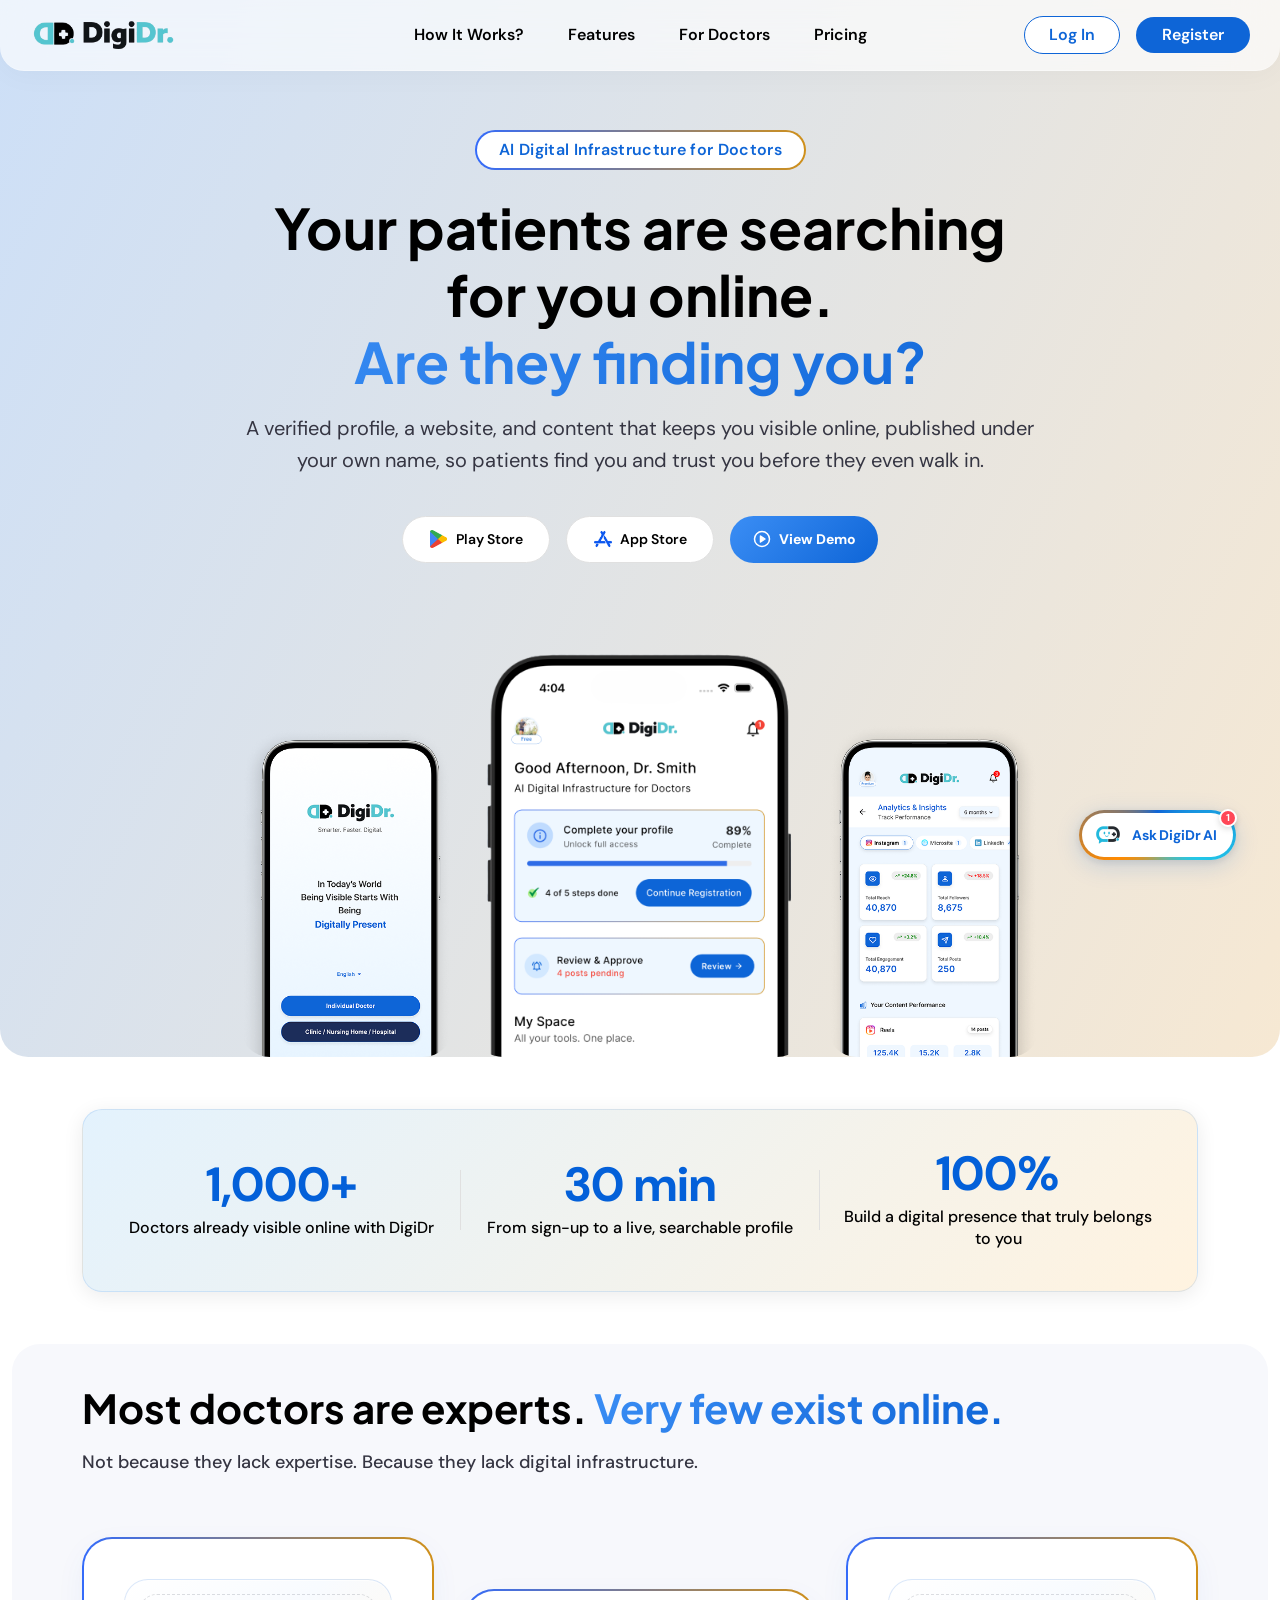
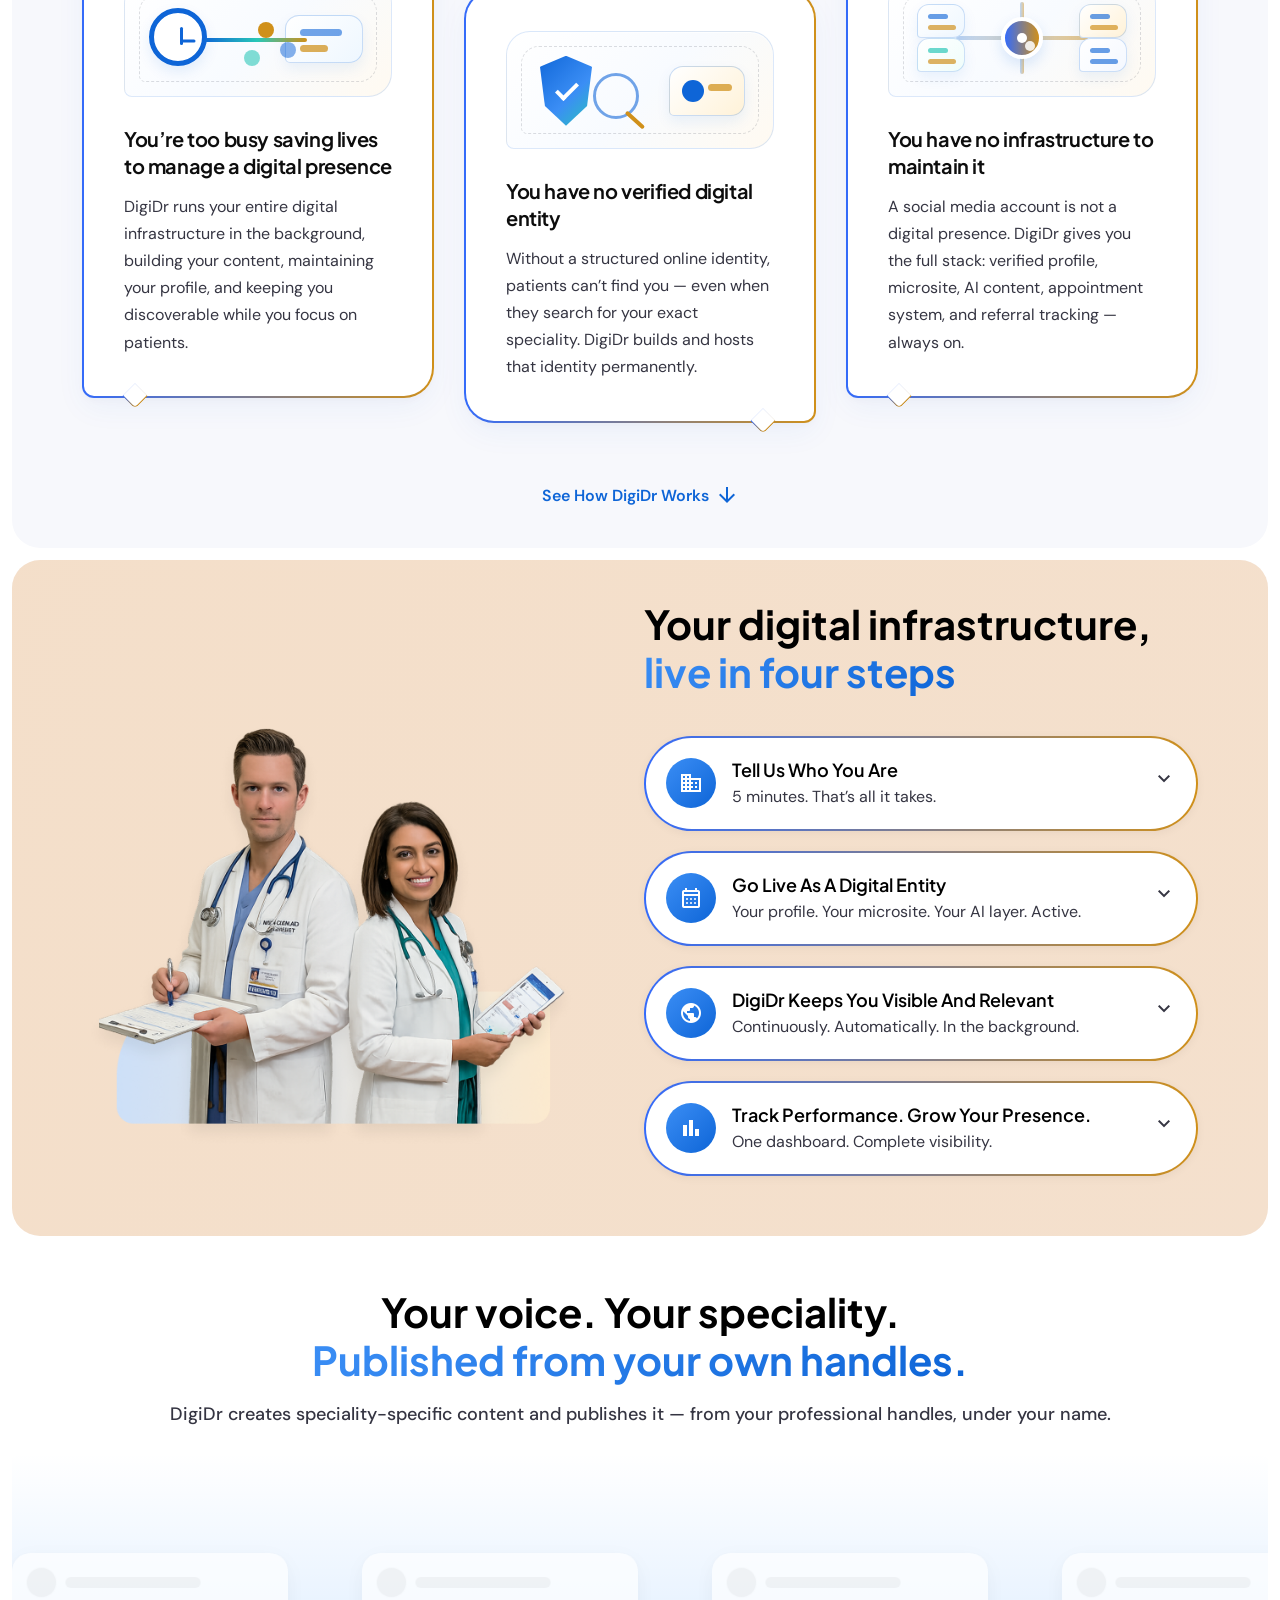
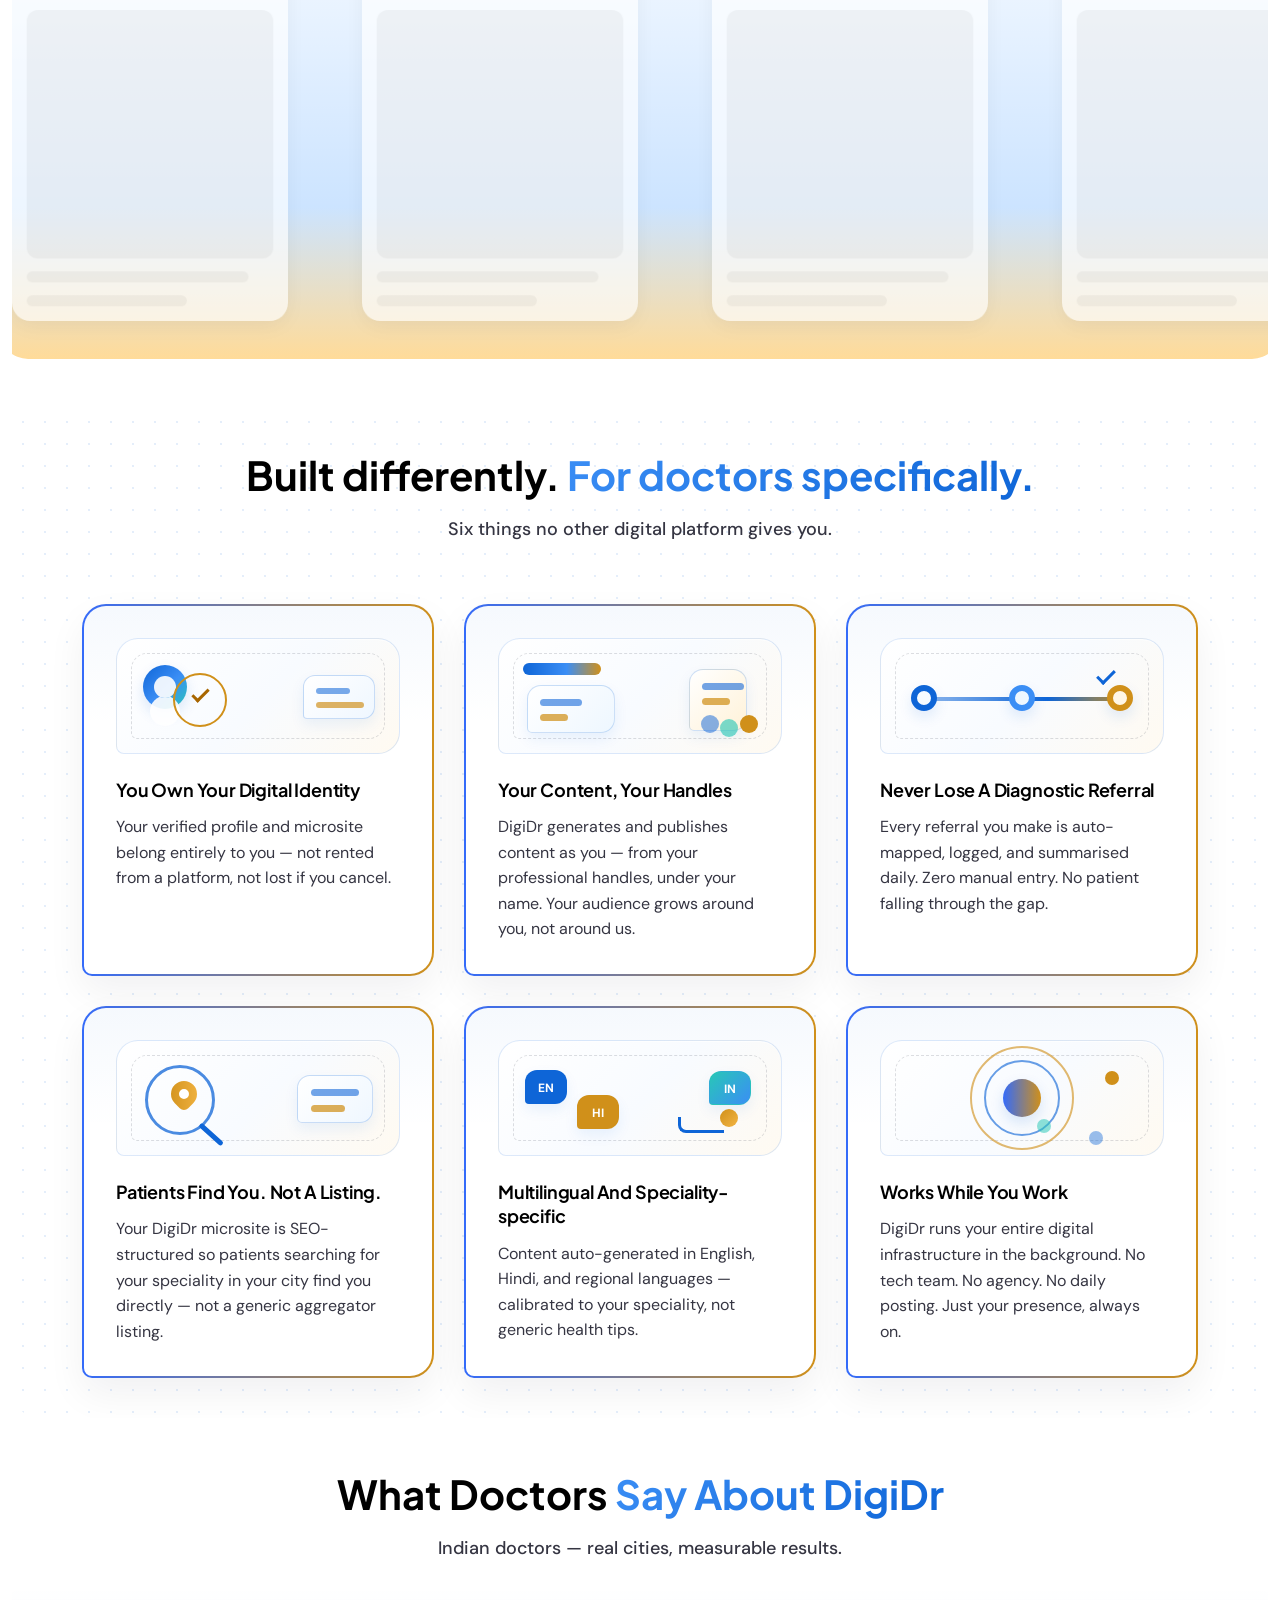
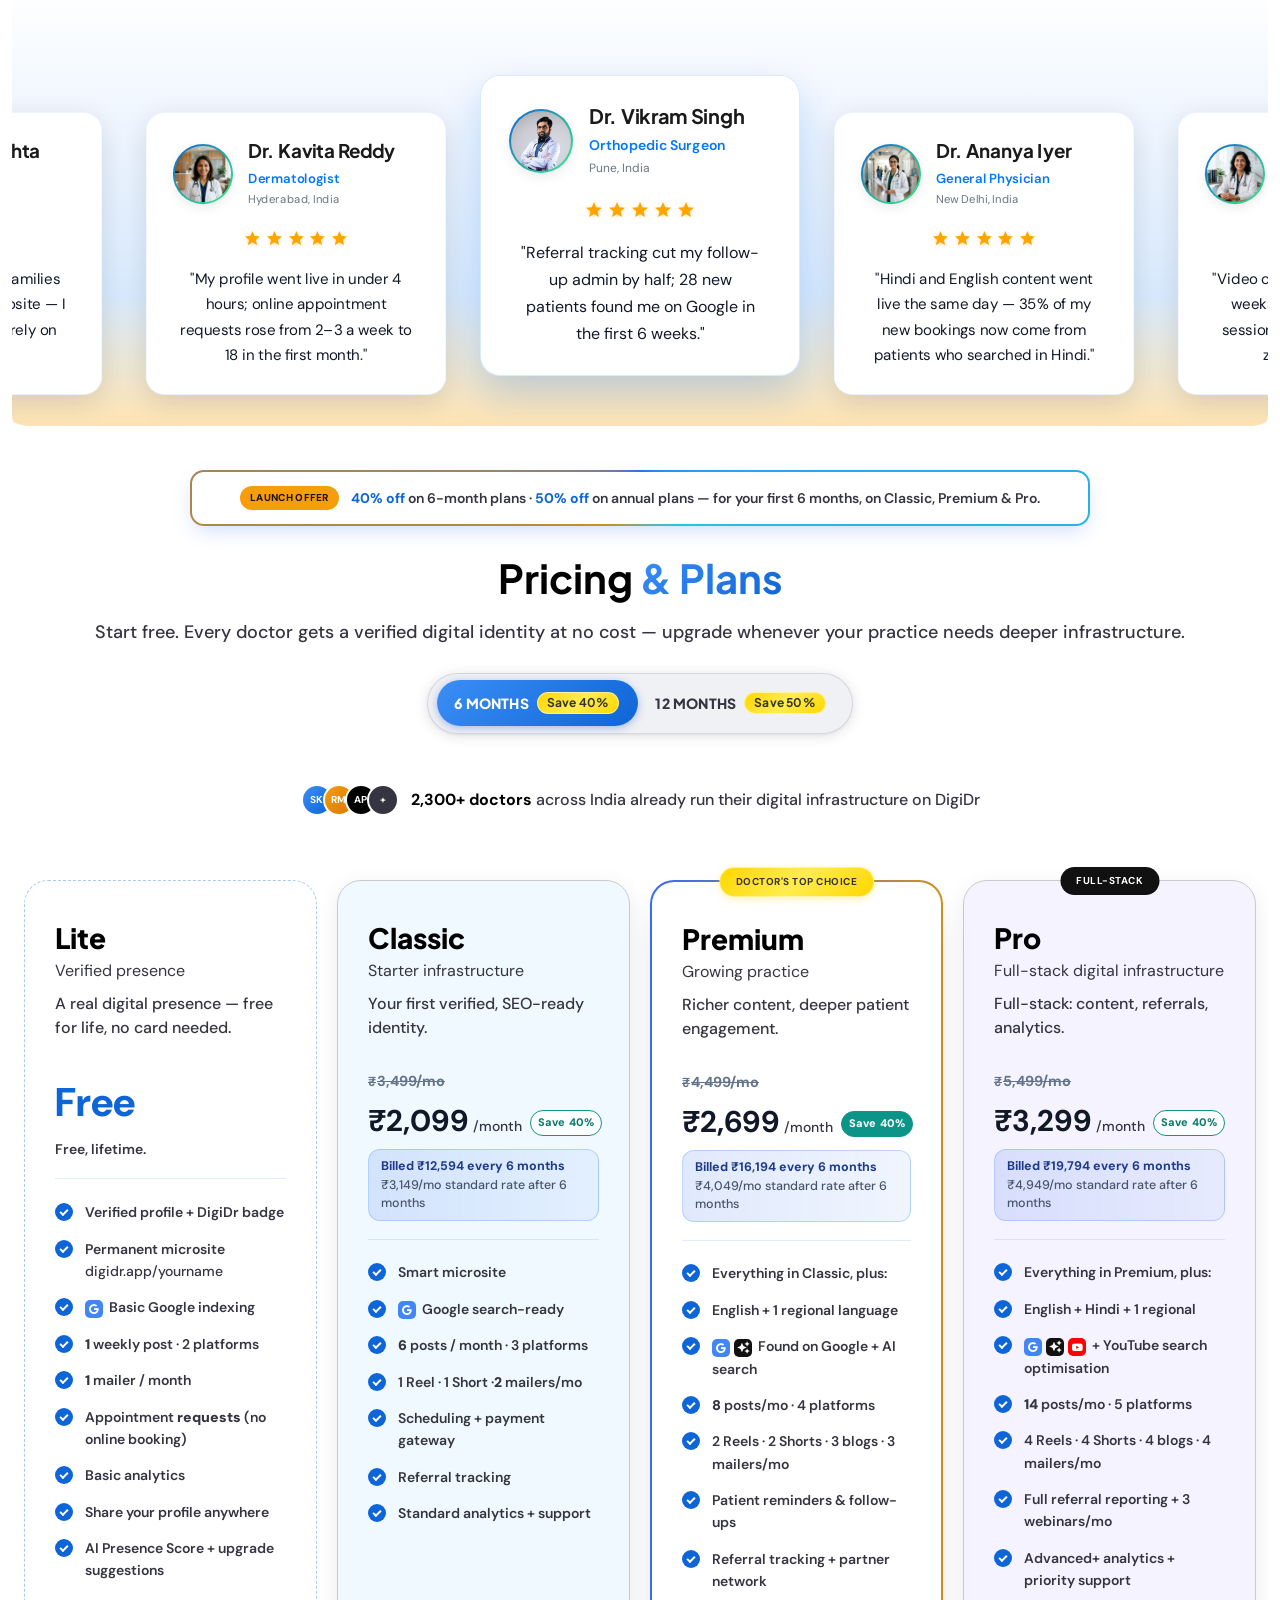
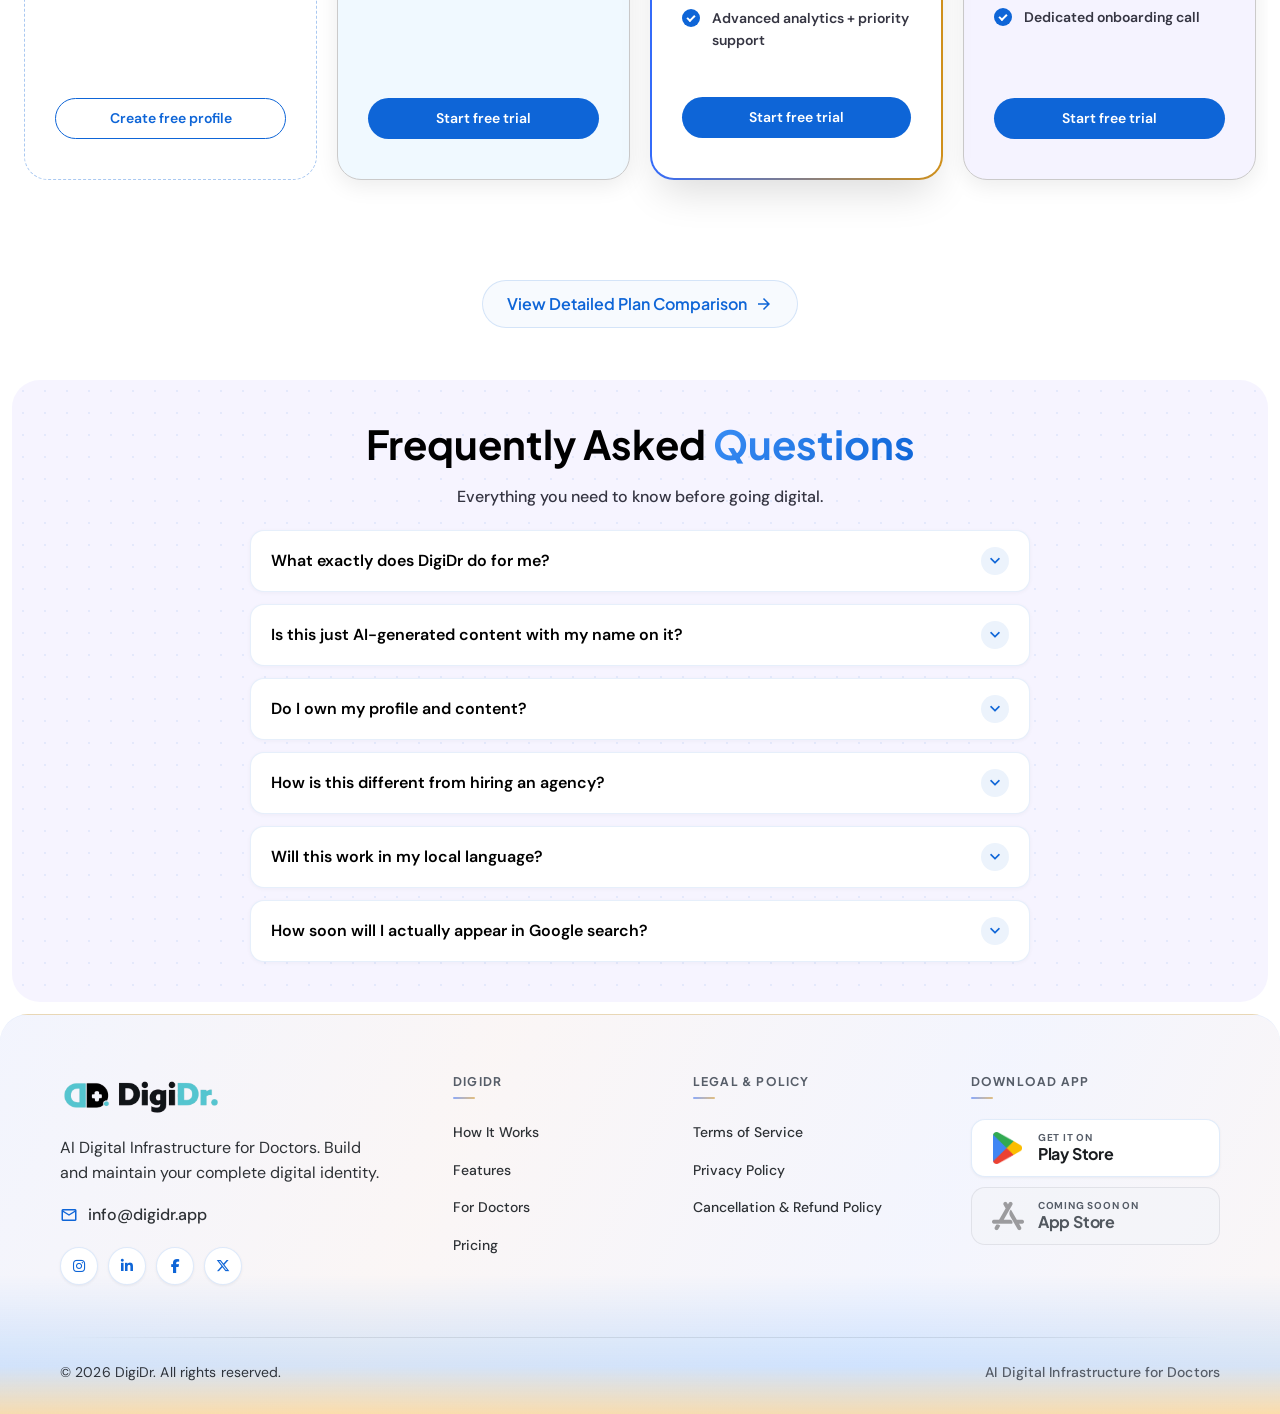
==== commit 846990b1: "Enrich Clarity/GA tracking and add missing alt text - Add device, referrer, and UTM tags; session-up" ====
--- a/index.html
+++ b/index.html
@@ -26,7 +26,7 @@
     <!-- Primary GEO Meta Tags -->
     <title>DigiDr | AI Digital Infrastructure for Doctors</title>
     <meta name="description"
-        content="DigiDr is a comprehensive digital healthcare platform helping doctors and clinics in India build their online presence, manage appointments, and grow their practice with modern technology.">
+        content="DigiDr helps doctors and clinics in India build their online presence, manage appointments, and grow their practice with modern technology.">
     <meta name="keywords"
         content="doctor platform, clinic management, online appointments, medical practice management, doctor website, patient management, doctor online profile, doctor website builder, digital presence for doctors, doctor visibility India, how to get more patients online, doctor SEO India, increase clinic appointments online, doctor Google ranking, best doctor near me, verified doctor profile, doctor credibility online, AI-powered digital presence platform for doctors, automated content and visibility management for medical practices">
     <meta name="robots" content="index, follow, max-image-preview:large">
@@ -296,14 +296,14 @@
                         data-store="play" aria-label="Get it on Google Play" target="_blank" rel="noopener noreferrer"
                         data-ga="cta_play_store">
                         <span class="btn-store-icon" aria-hidden="true">
-                            <img src="img/play_store.png" alt="">
+                            <img src="img/play_store.png" alt="Google Play Store icon">
                         </span>
                         <span class="btn-store-text">Play Store</span>
                     </a>
                     <a href="javascript:void(0)" class="btn btn-store" data-store="app"
                         aria-label="App Store (Coming Soon)" data-ga="cta_app_store_soon">
                         <span class="btn-store-icon" aria-hidden="true">
-                            <img src="img/app_store.png" alt="">
+                            <img src="img/app_store.png" alt="Apple App Store icon">
                         </span>
                         <span class="btn-store-text">App Store</span>
                     </a>
--- a/css/footer.css
+++ b/css/footer.css
@@ -1,6 +1,8 @@
 /* Footer Section */
 .footer-section {
-    background: #fbfaff;
+    background:
+        linear-gradient(180deg, rgba(0, 119, 255, 0) 0%, rgba(0, 119, 255, 0) 65%, rgba(0, 119, 255, 0.15) 88%, rgba(255, 165, 0, 0.3) 100%),
+        #fbfaff;
     border-top: 1px solid rgba(14, 101, 215, 0.08);
     position: relative;
     overflow: hidden;
@@ -62,8 +64,18 @@
     gap: 16px;
 }
 
+.footer-logo {
+    display: inline-block;
+    width: fit-content;
+    transition: opacity 0.25s ease;
+}
+
+.footer-logo:hover {
+    opacity: 0.78;
+}
+
 .footer-logo img {
-    height: 34px;
+    height: 44px;
     width: auto;
     display: block;
 }
@@ -71,7 +83,7 @@
 .footer-tagline {
     font-size: var(--font-size-base);
     color: #2D3135;
-    line-height: 1.55;
+    line-height: 1.6;
     margin: 0;
     max-width: 320px;
 }
@@ -85,8 +97,9 @@
 .footer-contact a {
     display: inline-flex;
     align-items: center;
-    gap: 8px;
-    color: #333333;
+    gap: 10px;
+    width: fit-content;
+    color: #2D3135;
     text-decoration: none;
     font-size: var(--font-size-base);
     font-weight: 500;
@@ -96,12 +109,35 @@
 .footer-contact a .material-symbols-outlined {
     font-size: var(--font-size-md);
     color: var(--primary-blue, #0E65D7);
+    flex-shrink: 0;
+}
+
+/* Underline grows from the left on hover */
+.footer-contact a {
+    position: relative;
+}
+
+.footer-contact a::after {
+    content: '';
+    position: absolute;
+    left: 28px;
+    right: 0;
+    bottom: -2px;
+    height: 1px;
+    background: var(--primary-blue, #0E65D7);
+    transform: scaleX(0);
+    transform-origin: left;
+    transition: transform 0.28s cubic-bezier(0.4, 0, 0.2, 1);
 }
 
 .footer-contact a:hover {
     color: var(--primary-blue, #0E65D7);
 }
 
+.footer-contact a:hover::after {
+    transform: scaleX(1);
+}
+
 .footer-social {
     display: flex;
     gap: 10px;
@@ -109,28 +145,48 @@
 }
 
 .footer-social a {
-    width: 36px;
-    height: 36px;
+    position: relative;
+    width: 38px;
+    height: 38px;
     display: inline-flex;
     align-items: center;
     justify-content: center;
     background: #ffffff;
-    box-shadow: 0 2px 8px rgba(0, 0, 0, 0.05);
-    border: 1px solid rgba(14, 101, 215, 0.12);
-    border-radius: 10px;
-    transition: all 0.25s cubic-bezier(0.4, 0, 0.2, 1);
+    box-shadow: 0 1px 3px rgba(16, 24, 40, 0.06);
+    border: 1px solid rgba(14, 101, 215, 0.14);
+    border-radius: 50%;
+    overflow: hidden;
+    isolation: isolate;
+    transition: transform 0.28s cubic-bezier(0.34, 1.4, 0.64, 1),
+                box-shadow 0.28s ease,
+                border-color 0.28s ease;
     text-decoration: none;
 }
 
+/* Gradient wash scales up from the centre instead of a flat colour swap */
+.footer-social a::before {
+    content: '';
+    position: absolute;
+    inset: 0;
+    z-index: -1;
+    border-radius: 50%;
+    background: var(--gradient-blue, linear-gradient(135deg, #3B8EF5 0%, #0E65D7 100%));
+    transform: scale(0);
+    transition: transform 0.3s cubic-bezier(0.4, 0, 0.2, 1);
+}
+
 .footer-social a:hover {
-    background: var(--primary-blue, #0E65D7);
-    border-color: var(--primary-blue, #0E65D7);
+    border-color: transparent;
     transform: translateY(-3px);
-    box-shadow: 0 6px 16px rgba(14, 101, 215, 0.25);
+    box-shadow: 0 8px 18px rgba(14, 101, 215, 0.28);
+}
+
+.footer-social a:hover::before {
+    transform: scale(1);
 }
 
 .footer-social i {
-    font-size: var(--font-size-base);
+    font-size: var(--font-size-sm);
     line-height: 1;
     color: var(--primary-blue, #0E65D7);
     transition: color 0.25s ease;
@@ -141,12 +197,27 @@
 }
 
 .footer-column-title {
+    position: relative;
     font-family: var(--font-family-heading, 'Plus Jakarta Sans', sans-serif);
-    font-size: var(--font-size-base);
+    font-size: var(--font-size-xs);
     font-weight: 700;
-    color: #1A1D20;
-    letter-spacing: 0.2px;
-    margin: 0 0 16px 0;
+    text-transform: uppercase;
+    color: #565D68;
+    letter-spacing: 1.2px;
+    margin: 0 0 20px 0;
+    padding-bottom: 10px;
+}
+
+.footer-column-title::after {
+    content: '';
+    position: absolute;
+    left: 0;
+    bottom: 0;
+    width: 22px;
+    height: 2px;
+    border-radius: 2px;
+    background: var(--gradient-blue-orange, linear-gradient(90deg, #346BFA 0%, #D0901A 100%));
+    opacity: 0.55;
 }
 
 .footer-links {
@@ -155,21 +226,44 @@
     margin: 0;
     display: flex;
     flex-direction: column;
-    gap: 10px;
-}
-
+    gap: 12px;
+}
+
+/* A dot fades in on hover; the label itself never shifts, so no text reflow */
 .footer-links a {
+    position: relative;
     text-decoration: none;
     color: #2D3135;
-    font-size: var(--font-size-base);
+    font-size: var(--font-size-sm);
     font-weight: 500;
     display: inline-block;
-    transition: all 0.2s ease;
+    width: fit-content;
+    padding-left: 0;
+    transition: color 0.22s ease, padding-left 0.28s cubic-bezier(0.4, 0, 0.2, 1);
+}
+
+.footer-links a::before {
+    content: '';
+    position: absolute;
+    left: 0;
+    top: 50%;
+    width: 5px;
+    height: 5px;
+    border-radius: 50%;
+    background: var(--primary-blue, #0E65D7);
+    opacity: 0;
+    transform: translate(-4px, -50%) scale(0.5);
+    transition: opacity 0.24s ease, transform 0.28s cubic-bezier(0.34, 1.4, 0.64, 1);
 }
 
 .footer-links a:hover {
     color: var(--primary-blue, #0E65D7);
-    transform: translateX(4px);
+    padding-left: 14px;
+}
+
+.footer-links a:hover::before {
+    opacity: 1;
+    transform: translate(0, -50%) scale(1);
 }
 
 /* App Download Store Cards */
@@ -180,29 +274,70 @@
 }
 
 .footer-store-card {
+    position: relative;
     display: flex;
     align-items: center;
     gap: 14px;
     padding: 12px 20px;
     background: #ffffff;
     border: 1px solid rgba(14, 101, 215, 0.12);
-    border-radius: 12px;
+    border-radius: 14px;
+    overflow: hidden;
     text-decoration: none;
     color: #1A1D20;
-    box-shadow: 0 2px 8px rgba(0, 0, 0, 0.04);
-    transition: all 0.25s ease;
+    box-shadow: 0 1px 3px rgba(16, 24, 40, 0.05);
+    transition: transform 0.28s cubic-bezier(0.34, 1.4, 0.64, 1),
+                box-shadow 0.28s ease,
+                border-color 0.28s ease;
+}
+
+/* Light sheen sweeps across the card on hover */
+.footer-store-card::after {
+    content: '';
+    position: absolute;
+    top: 0;
+    left: -80%;
+    width: 55%;
+    height: 100%;
+    pointer-events: none;
+    background: linear-gradient(
+        100deg,
+        rgba(255, 255, 255, 0) 0%,
+        rgba(14, 101, 215, 0.1) 50%,
+        rgba(255, 255, 255, 0) 100%
+    );
+    transform: skewX(-18deg);
+    transition: left 0.6s cubic-bezier(0.4, 0, 0.2, 1);
 }
 
 .footer-store-card:not(.footer-store-card--disabled):hover {
-    border-color: var(--primary-blue, #0E65D7);
-    transform: translateY(-2px);
-    box-shadow: 0 6px 16px rgba(14, 101, 215, 0.12);
+    border-color: rgba(14, 101, 215, 0.55);
+    transform: translateY(-3px);
+    box-shadow: 0 10px 22px rgba(14, 101, 215, 0.14);
+}
+
+.footer-store-card:not(.footer-store-card--disabled):hover::after {
+    left: 130%;
 }
 
 .footer-store-card--disabled {
-    opacity: 0.65;
     cursor: default;
-    background: rgba(245, 245, 250, 0.8);
+    background: rgba(243, 244, 249, 0.72);
+    border-color: rgba(16, 24, 40, 0.08);
+    box-shadow: none;
+}
+
+.footer-store-card--disabled .footer-store-icon img {
+    filter: grayscale(1);
+    opacity: 0.55;
+}
+
+.footer-store-card--disabled .footer-store-sub {
+    color: #565D68;
+}
+
+.footer-store-card--disabled .footer-store-main {
+    color: #52585F;
 }
 
 .footer-store-icon {
@@ -228,23 +363,26 @@
 .footer-store-sub {
     font-size: var(--font-size-xxs);
     font-weight: 700;
-    letter-spacing: 0.5px;
-    color: #4A505A;
-    line-height: 1.1;
+    text-transform: uppercase;
+    letter-spacing: 0.8px;
+    color: #565D68;
+    line-height: 1.2;
 }
 
 .footer-store-main {
+    font-family: var(--font-family-heading, 'Plus Jakarta Sans', sans-serif);
     font-size: var(--font-size-base);
     font-weight: 700;
     color: #1A1D20;
-    line-height: 1.2;
+    line-height: 1.25;
+    letter-spacing: -0.2px;
 }
 
 /* Footer Bottom Bar */
 .footer-bottom {
-    margin-top: 48px;
+    position: relative;
+    margin-top: 52px;
     padding-top: 24px;
-    border-top: 1px solid rgba(0, 0, 0, 0.07);
     display: flex;
     align-items: center;
     justify-content: space-between;
@@ -252,38 +390,105 @@
     gap: 12px;
 }
 
+/* Divider fades out at both ends rather than hitting a hard stop */
+.footer-bottom::before {
+    content: '';
+    position: absolute;
+    top: 0;
+    left: 0;
+    right: 0;
+    height: 1px;
+    background: linear-gradient(
+        90deg,
+        rgba(16, 24, 40, 0) 0%,
+        rgba(16, 24, 40, 0.1) 18%,
+        rgba(16, 24, 40, 0.1) 82%,
+        rgba(16, 24, 40, 0) 100%
+    );
+}
+
 .footer-copyright {
-    font-size: var(--font-size-base);
-    color: #3C4045;
+    font-size: var(--font-size-sm);
+    color: #2E333B;
     margin: 0;
+    letter-spacing: 0.1px;
 }
 
 .footer-subtext {
-    font-size: var(--font-size-base);
-    color: #3C4045;
+    font-size: var(--font-size-sm);
+    color: #565D68;
     font-weight: 500;
     margin: 0;
+    letter-spacing: 0.1px;
+}
+
+/* Keyboard focus — visible ring on every interactive element */
+.footer-section a:focus-visible {
+    outline: 2px solid var(--primary-blue, #0E65D7);
+    outline-offset: 3px;
+    border-radius: 6px;
+}
+
+.footer-social a:focus-visible {
+    border-radius: 50%;
+}
+
+.footer-store-card:focus-visible {
+    border-radius: 14px;
+}
+
+/* Respect reduced-motion: keep the states, drop the movement */
+@media (prefers-reduced-motion: reduce) {
+    .footer-section .hero-aurora,
+    .footer-section .hero-aurora__mesh,
+    .footer-section .hero-aurora__blob,
+    .footer-section .hero-aurora__blob--blue,
+    .footer-section .hero-aurora__blob--orange {
+        animation: none !important;
+    }
+
+    .footer-section a,
+    .footer-section a::before,
+    .footer-section a::after,
+    .footer-store-card,
+    .footer-store-card::after {
+        transition-duration: 0.01ms !important;
+    }
+
+    .footer-social a:hover,
+    .footer-store-card:not(.footer-store-card--disabled):hover {
+        transform: none;
+    }
+
+    .footer-links a:hover {
+        padding-left: 0;
+    }
+
+    .footer-links a::before {
+        display: none;
+    }
 }
 
 /* Responsive Breakdown */
 @media (max-width: 992px) {
     .footer-grid {
         grid-template-columns: 1.4fr 1fr 1fr;
-        gap: 36px;
-    }
-    
+        gap: 36px 32px;
+    }
+
     .footer-column:last-child {
         grid-column: span 3;
+        padding-top: 4px;
     }
 
     .footer-app-links {
         flex-direction: row;
-        gap: 16px;
+        flex-wrap: wrap;
+        gap: 14px;
     }
 
     .footer-store-card {
-        flex: 1;
-        max-width: 220px;
+        flex: 0 1 240px;
     }
 }
 
@@ -295,23 +500,30 @@
 
     .footer-grid {
         grid-template-columns: 1fr;
-        gap: 32px;
+        gap: 30px;
     }
 
     .footer-column:last-child {
         grid-column: span 1;
+        padding-top: 0;
+    }
+
+    .footer-column-title {
+        margin-bottom: 16px;
     }
 
     .footer-app-links {
         flex-direction: row;
+        flex-wrap: nowrap;
         gap: 10px;
     }
 
     .footer-store-card {
-        flex: 1;
+        flex: 1 1 0;
         min-width: 0;
-        padding: 10px 14px;
+        padding: 10px 12px;
         gap: 10px;
+        border-radius: 12px;
     }
 
     .footer-store-icon {
@@ -319,8 +531,28 @@
         height: 24px;
     }
 
+    .footer-store-info {
+        min-width: 0;
+    }
+
+    .footer-store-sub {
+        font-size: var(--font-size-xxs);
+        letter-spacing: 0.4px;
+    }
+
     .footer-store-main {
         font-size: var(--font-size-sm);
+        white-space: nowrap;
+    }
+
+    /* Larger tap targets on touch screens */
+    .footer-social a {
+        width: 42px;
+        height: 42px;
+    }
+
+    .footer-links {
+        gap: 14px;
     }
 
     .footer-bottom {
@@ -328,6 +560,16 @@
         padding-top: 20px;
         flex-direction: column;
         text-align: center;
-        gap: 8px;
-    }
-}
+        gap: 6px;
+    }
+}
+
+@media (max-width: 360px) {
+    .footer-app-links {
+        flex-direction: column;
+    }
+
+    .footer-store-card {
+        flex: 1 1 auto;
+    }
+}
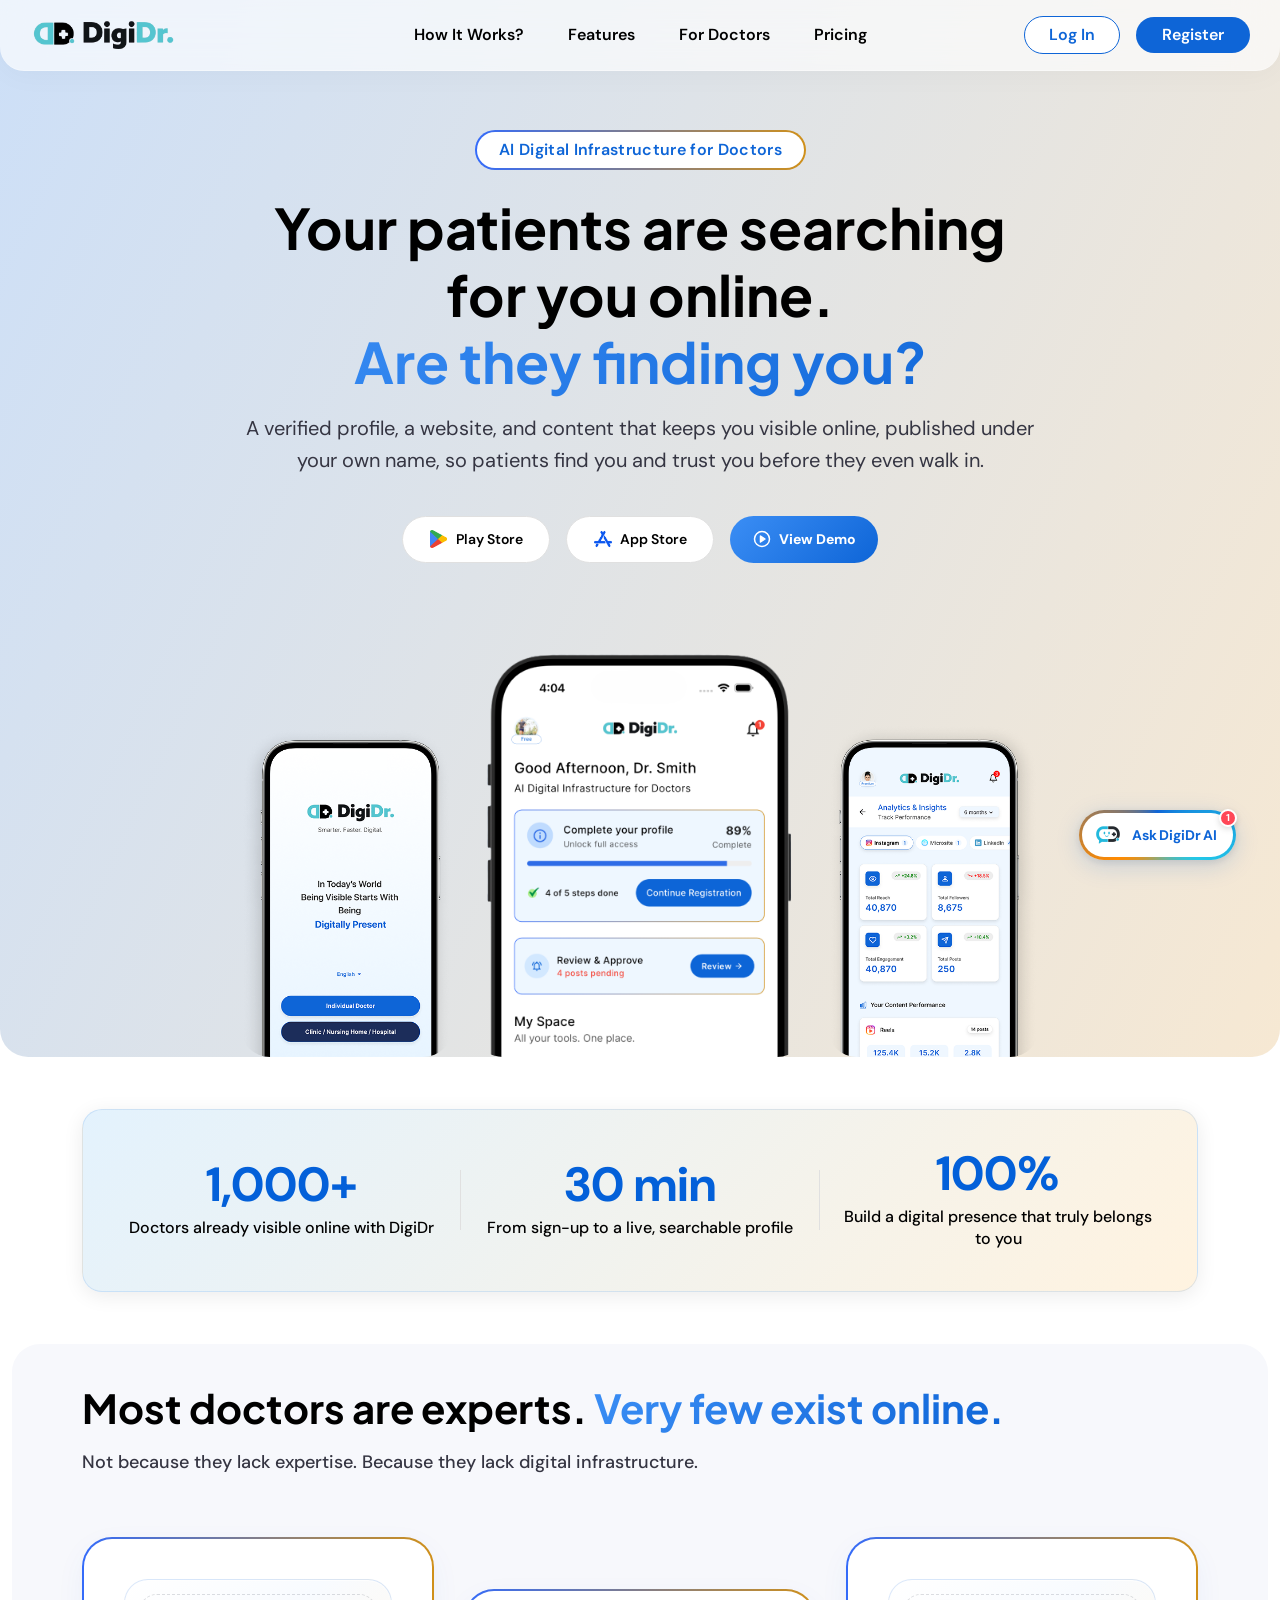
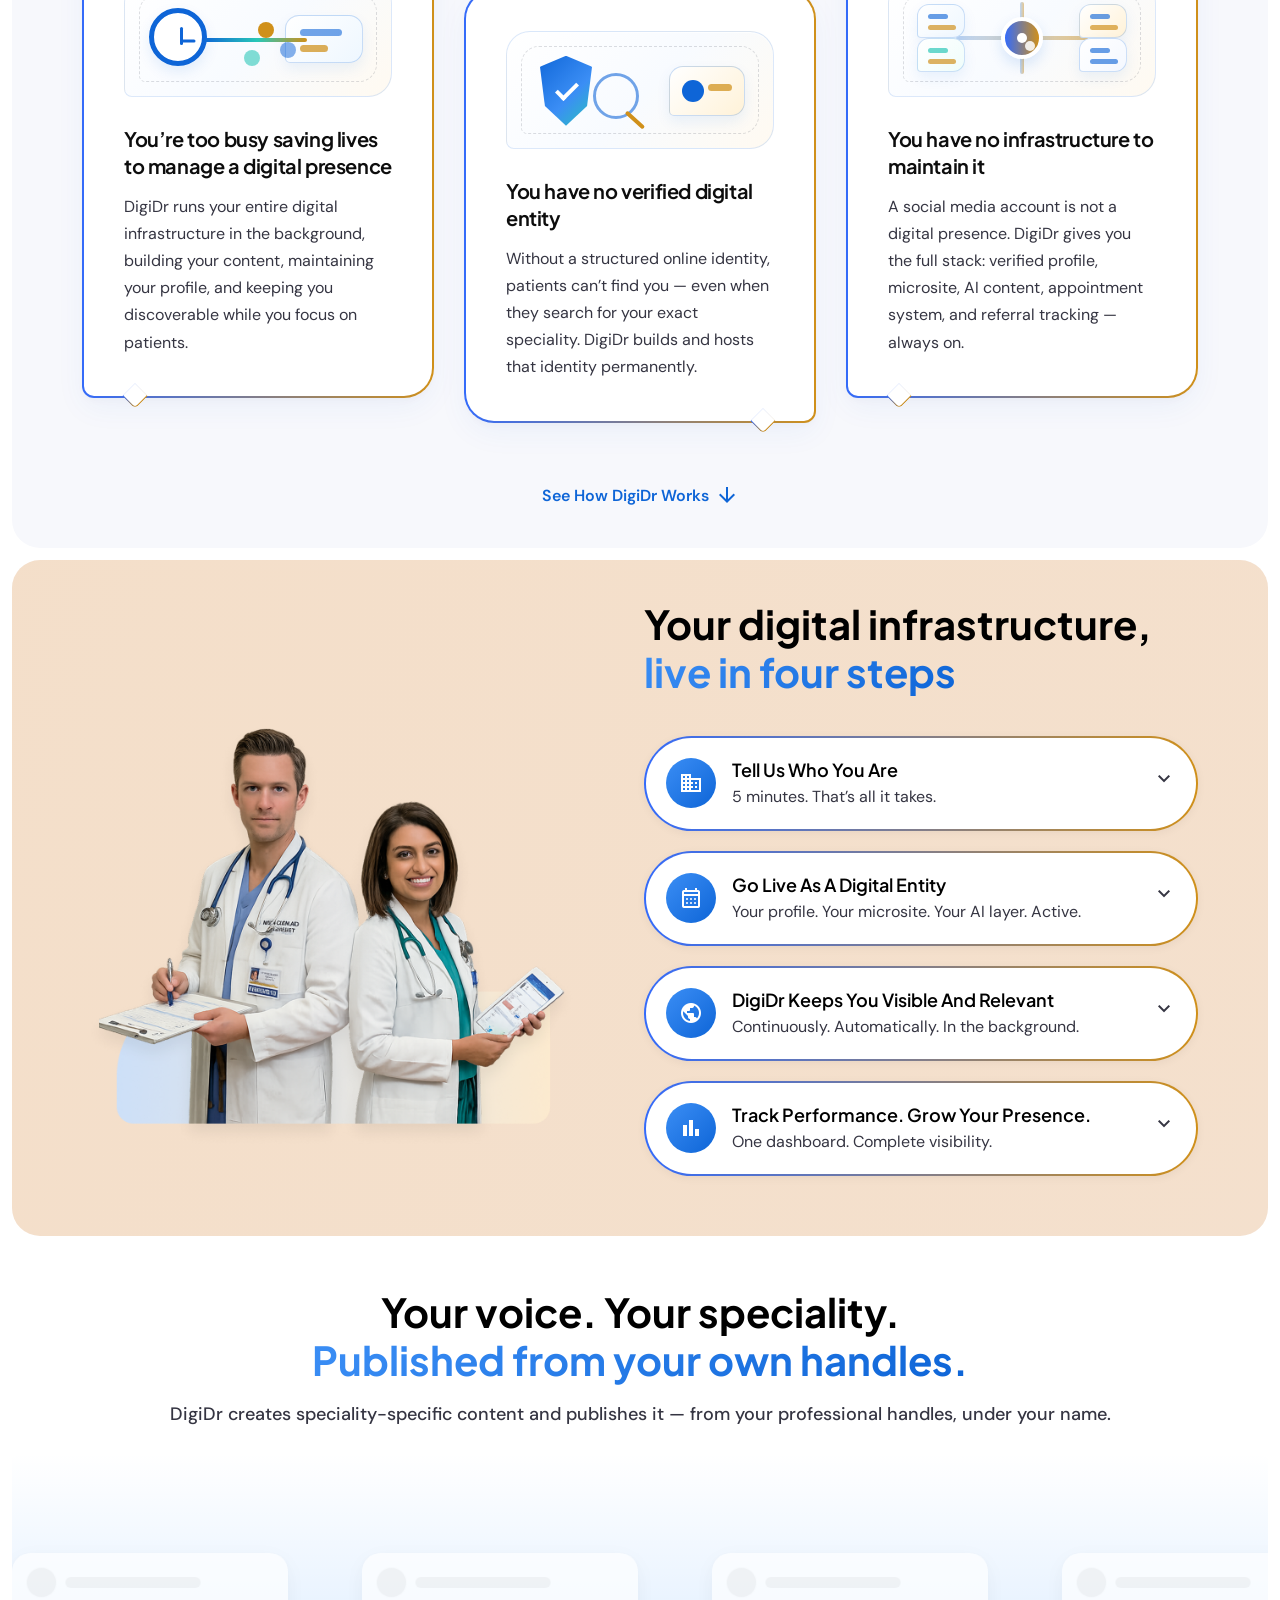
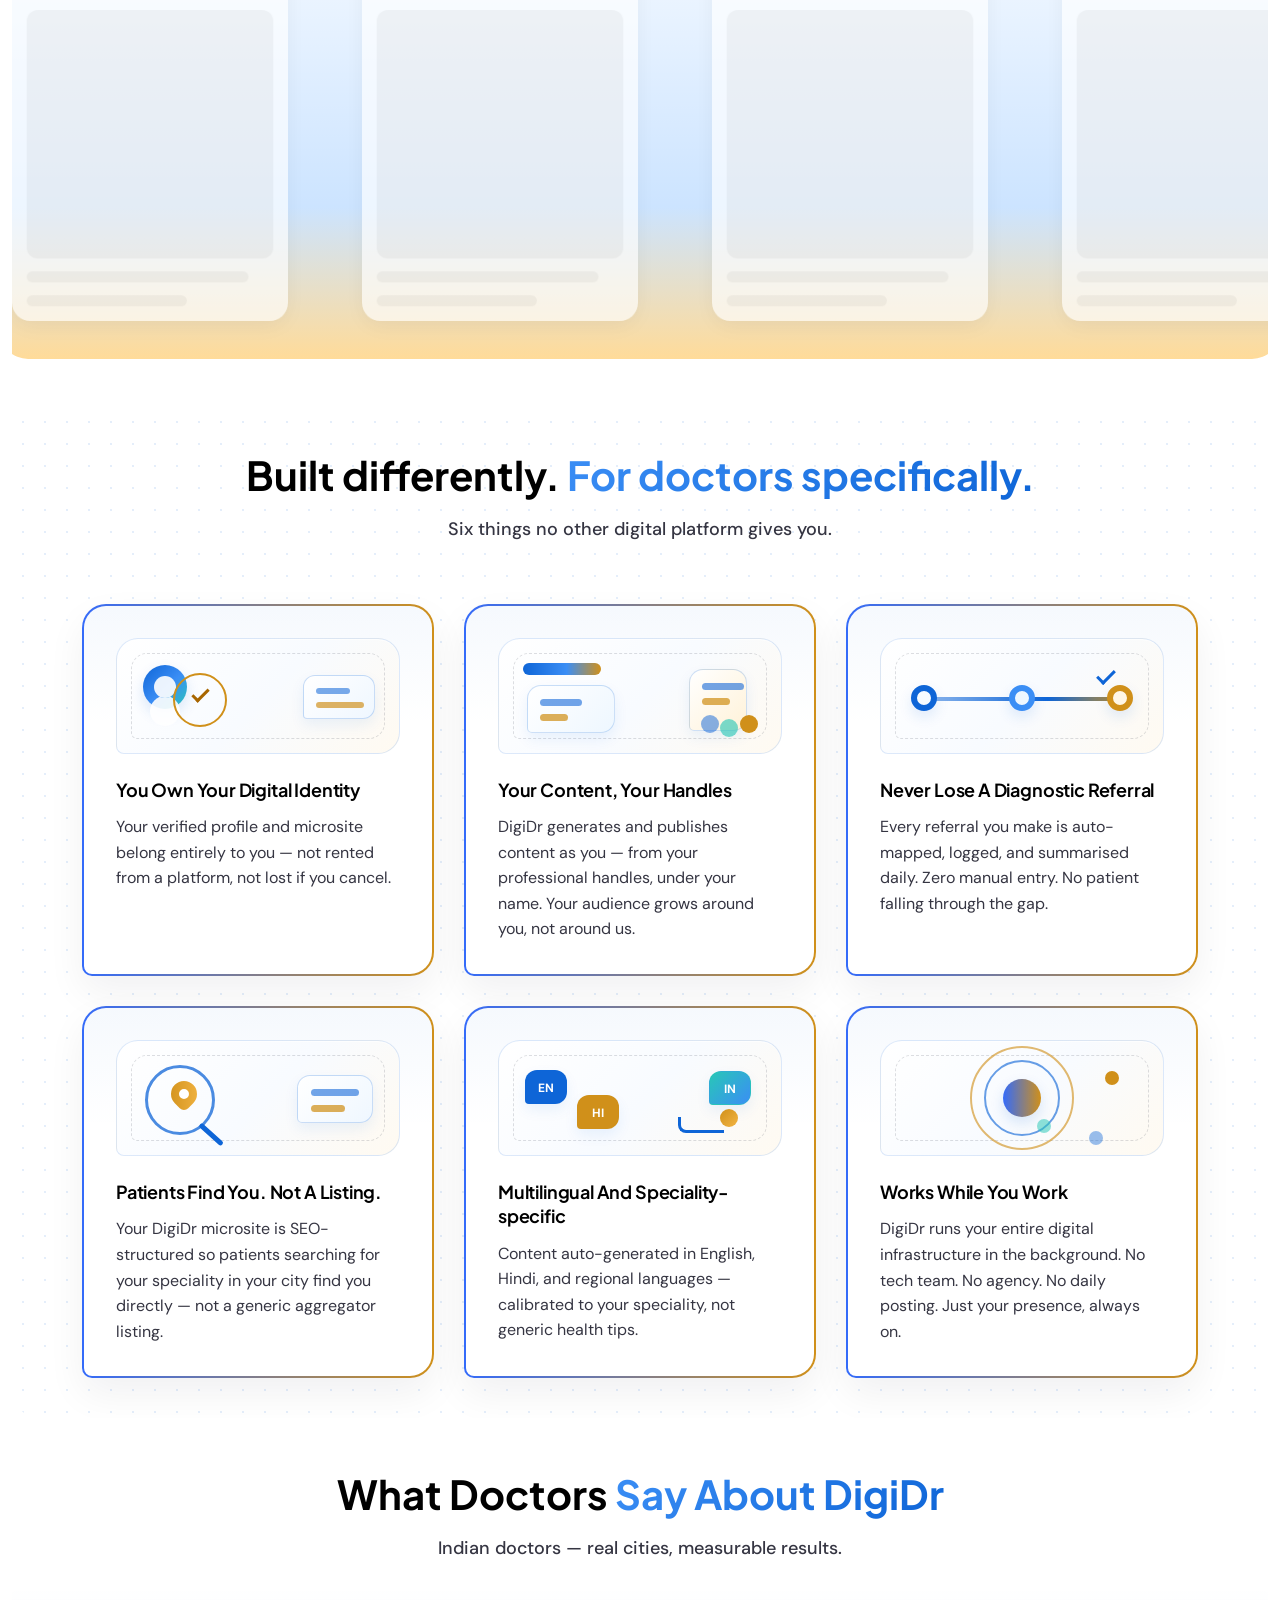
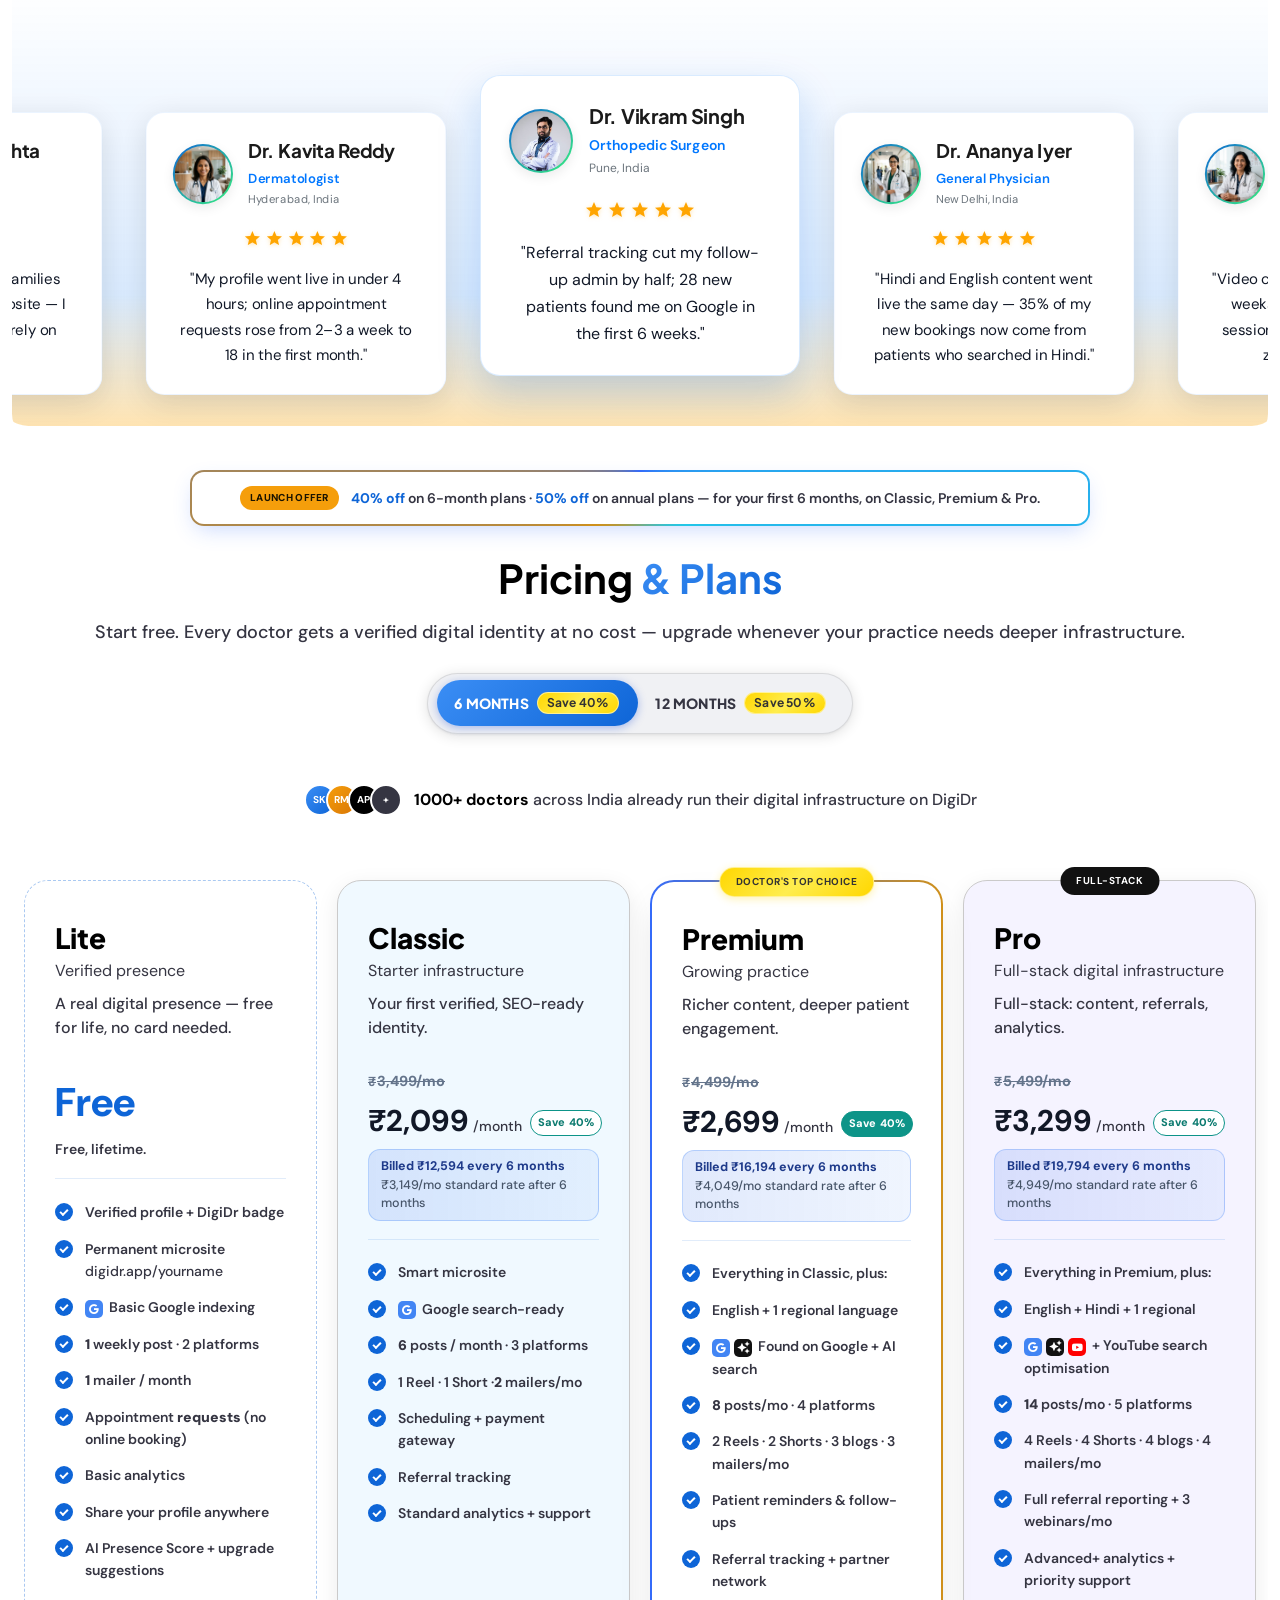
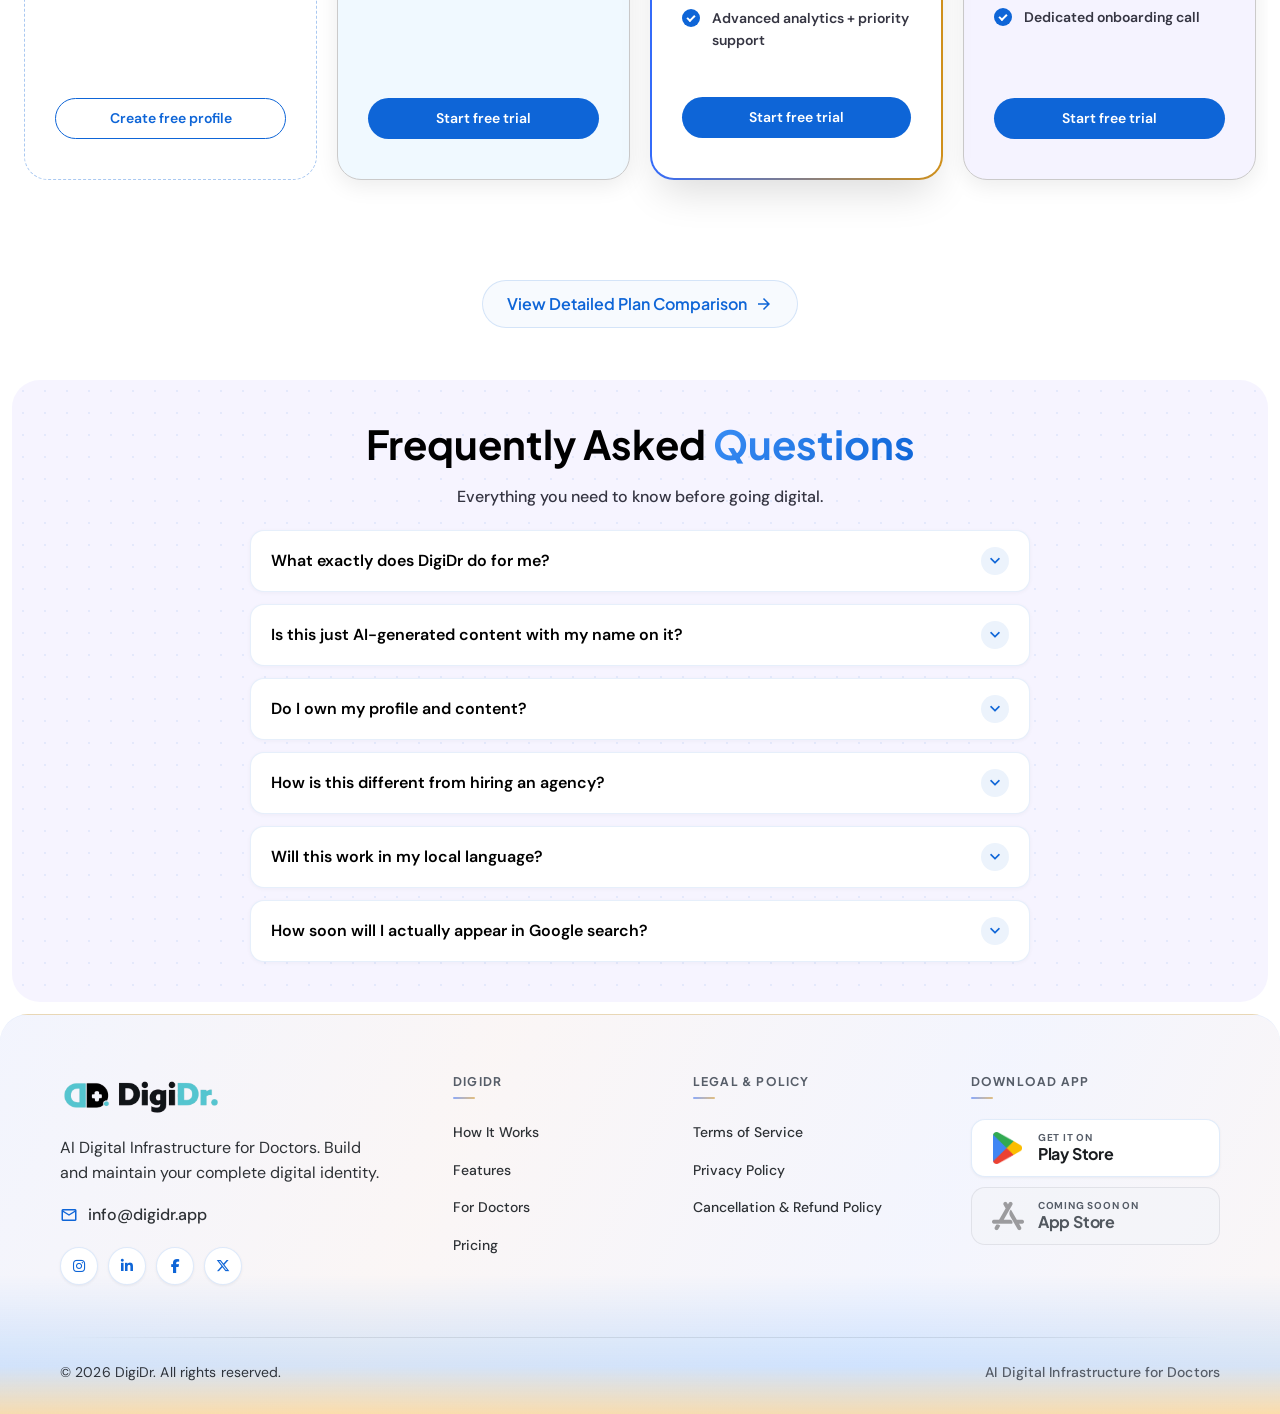
==== commit 5b289db0: "Replay card reveal and scroll to plans on billing toggle Switching between 6/12 months now replays t" ====
--- a/index.html
+++ b/index.html
@@ -498,7 +498,7 @@
                             <p>Your verified profile, microsite, and AI content layer go live — published from your own
                                 professional handles under your name. Your audience, your authority, your identity.</p>
                             <ul>
-                                <li>Content published to your own social handles — not DigiDr’s</li>
+                                <li>Content published to your own social handles</li>
                                 <li>Patients can book appointments directly from your microsite</li>
                                 <li>Your profile is indexed by Google within hours</li>
                                 <li>Diagnostic referral tracking active from day one</li>
@@ -526,7 +526,7 @@
                                 searching for right now.</p>
                             <ul>
                                 <li>Weekly speciality posts (plan-dependent)</li>
-                                <li>Instagram Reels and YouTube and ready</li>
+                                <li>Instagram Reels and YouTube ready</li>
                                 <li>e-Mailers and Blogs for patients</li>
                                 <li>Health awareness content aligned with disease days and seasonal trends</li>
                                 <li>All content published from your own handles</li>
@@ -961,7 +961,7 @@
                     <span>AP</span>
                     <span>+</span>
                 </div>
-                <p class="pricing-proof-text"><strong>2,300+ doctors</strong> across India already run their digital
+                <p class="pricing-proof-text"><strong>1000+ doctors</strong> across India already run their digital
                     infrastructure on DigiDr</p>
             </div>
 
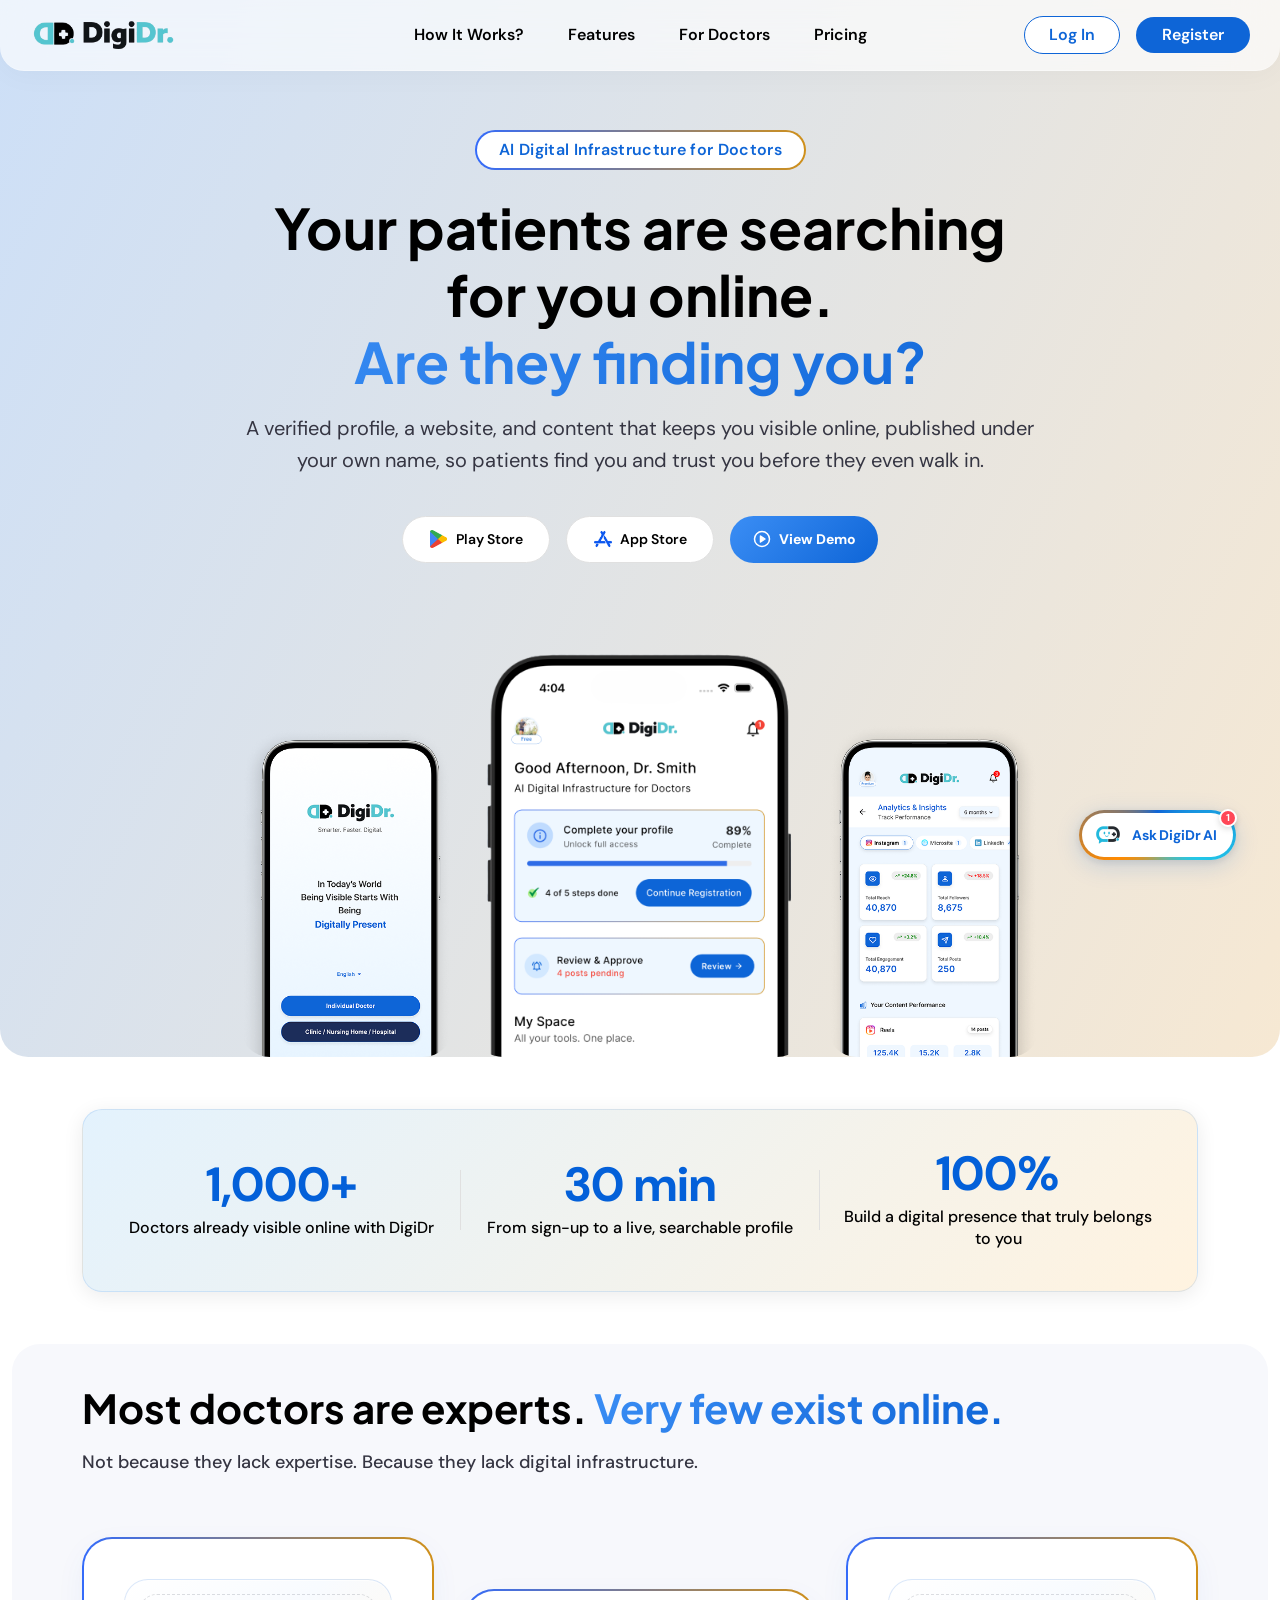
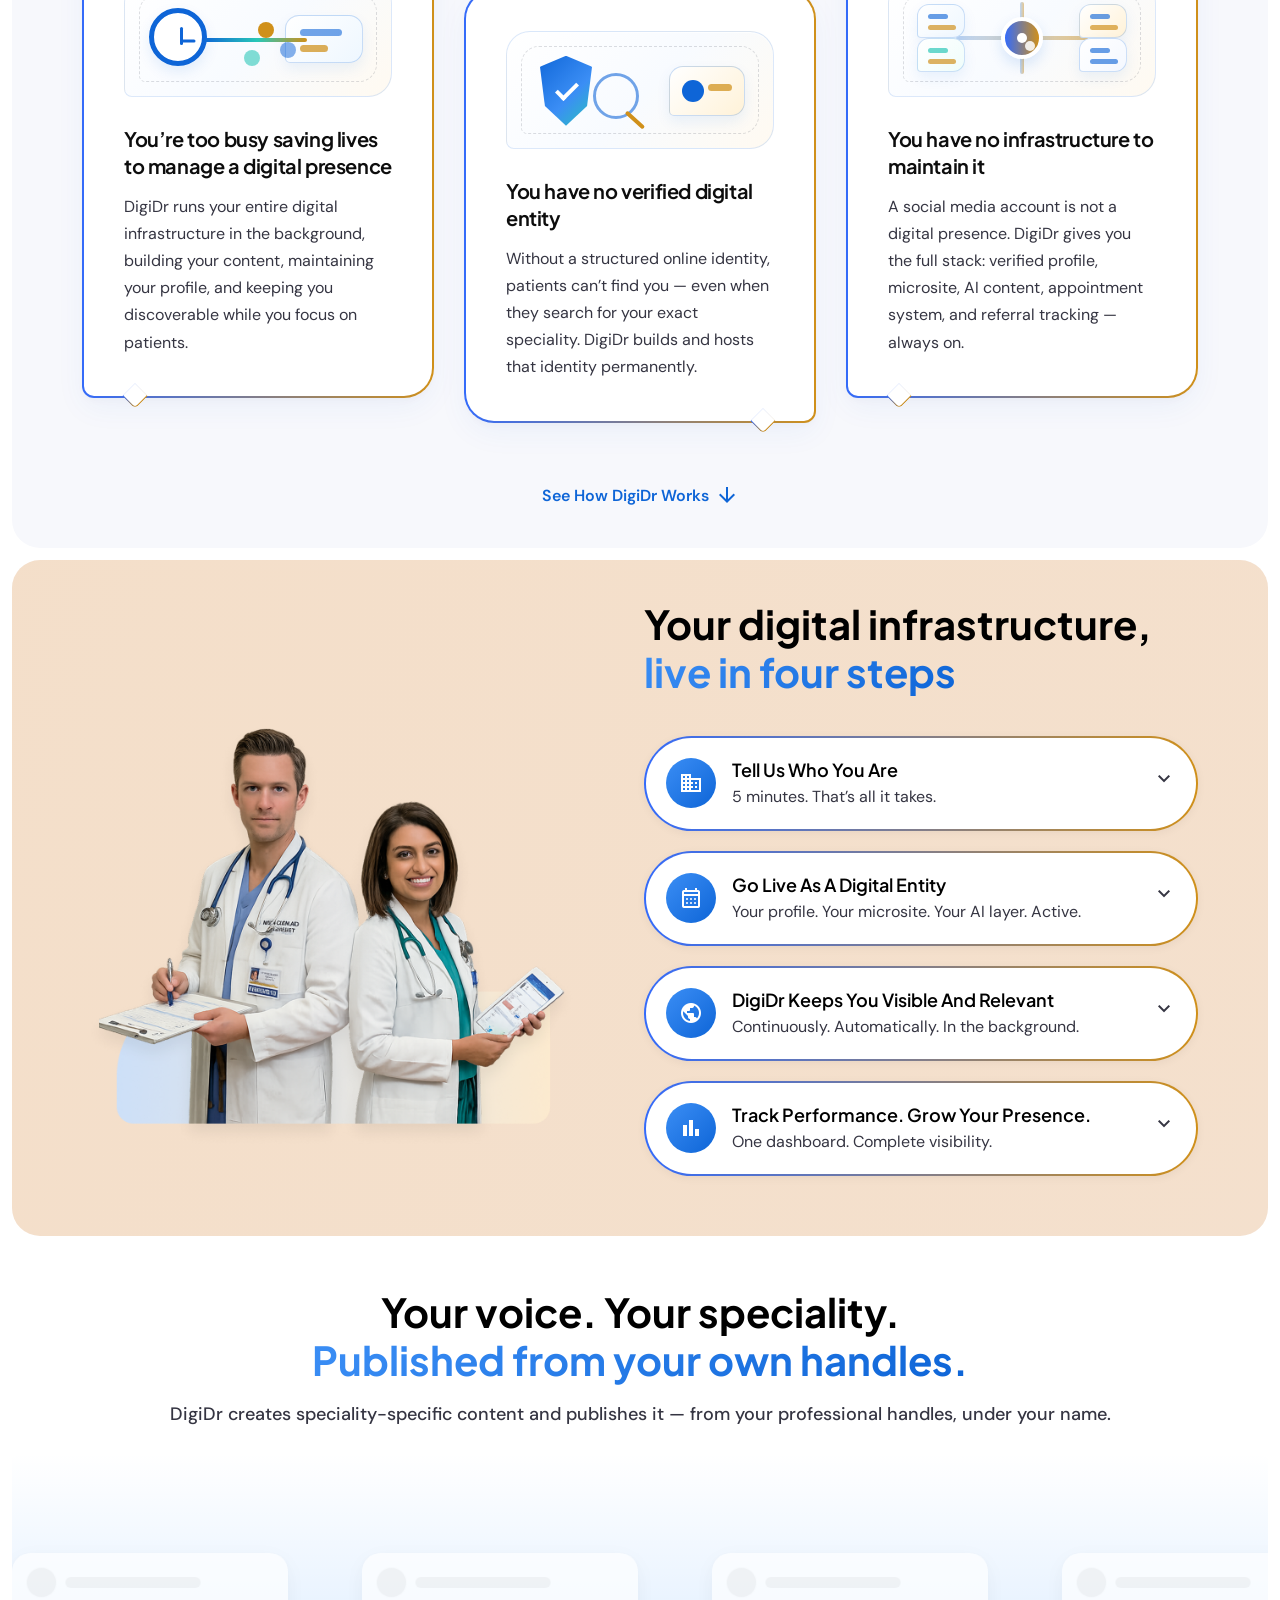
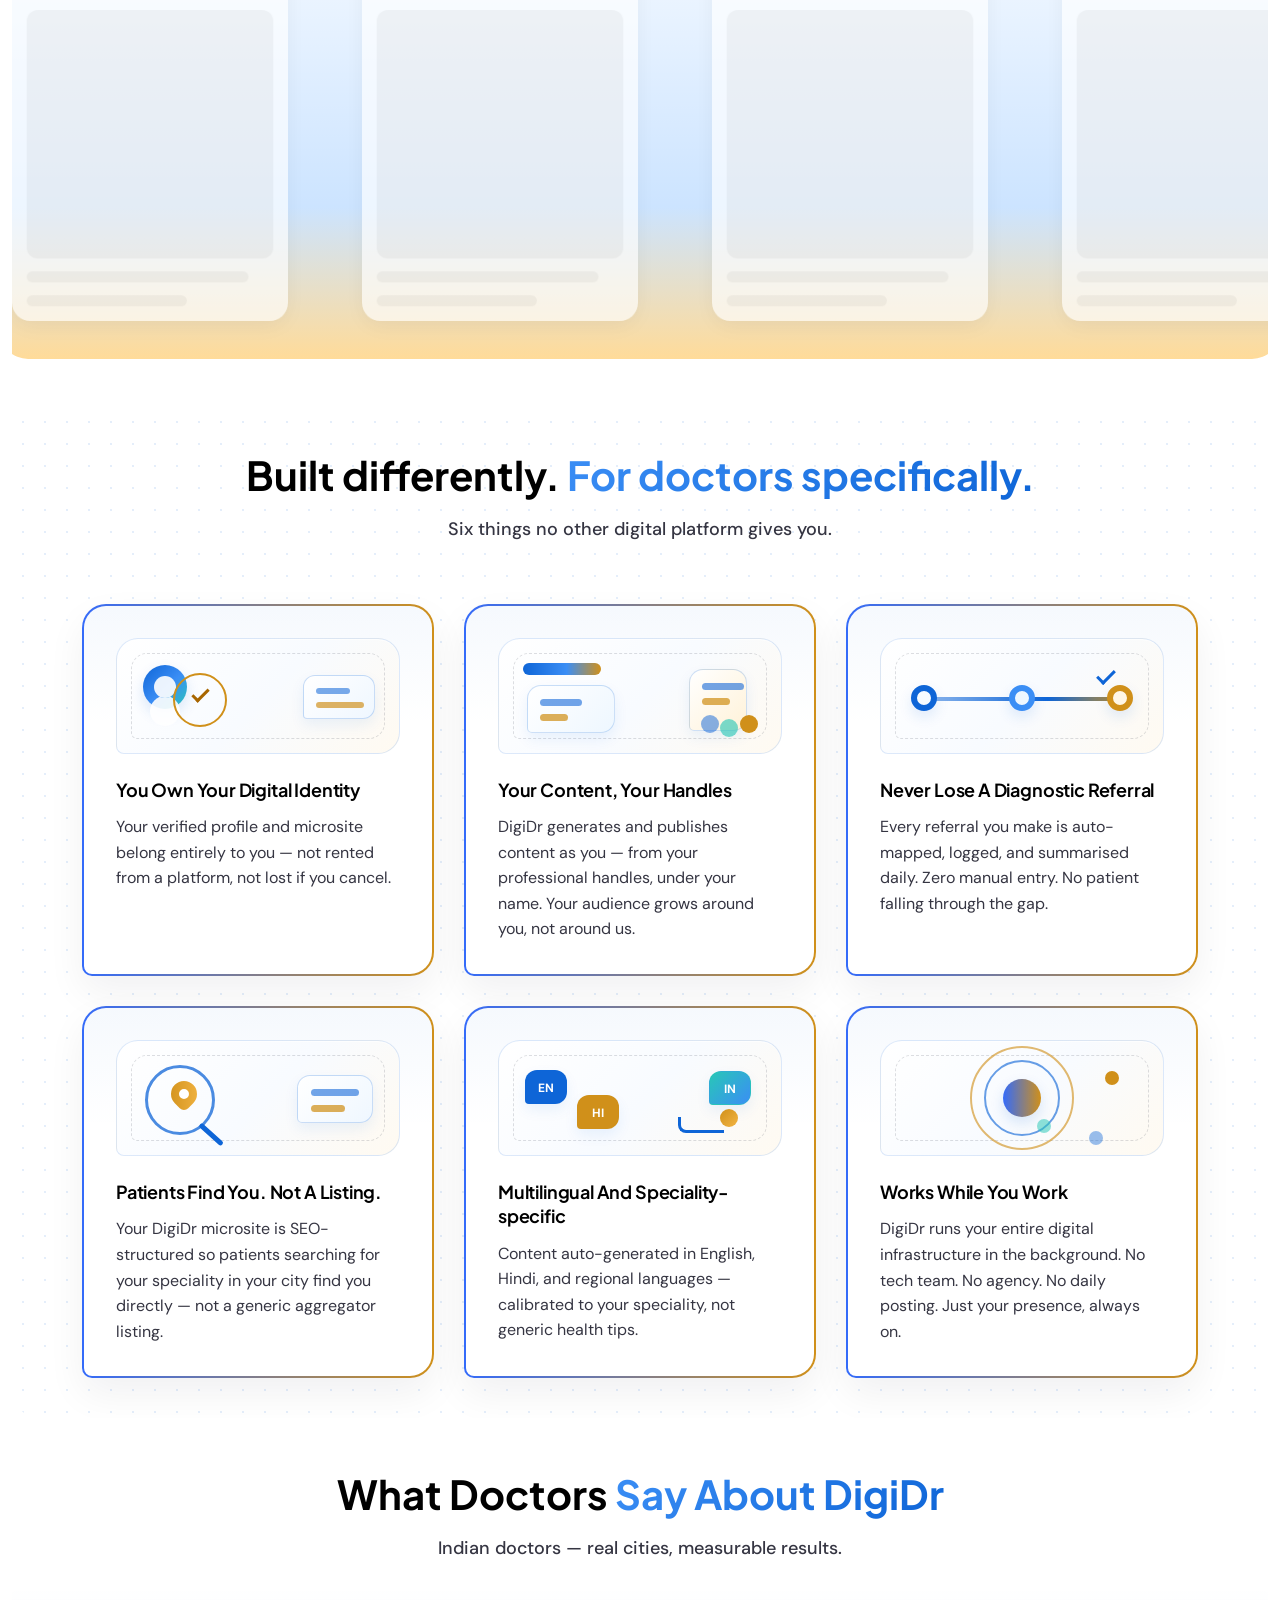
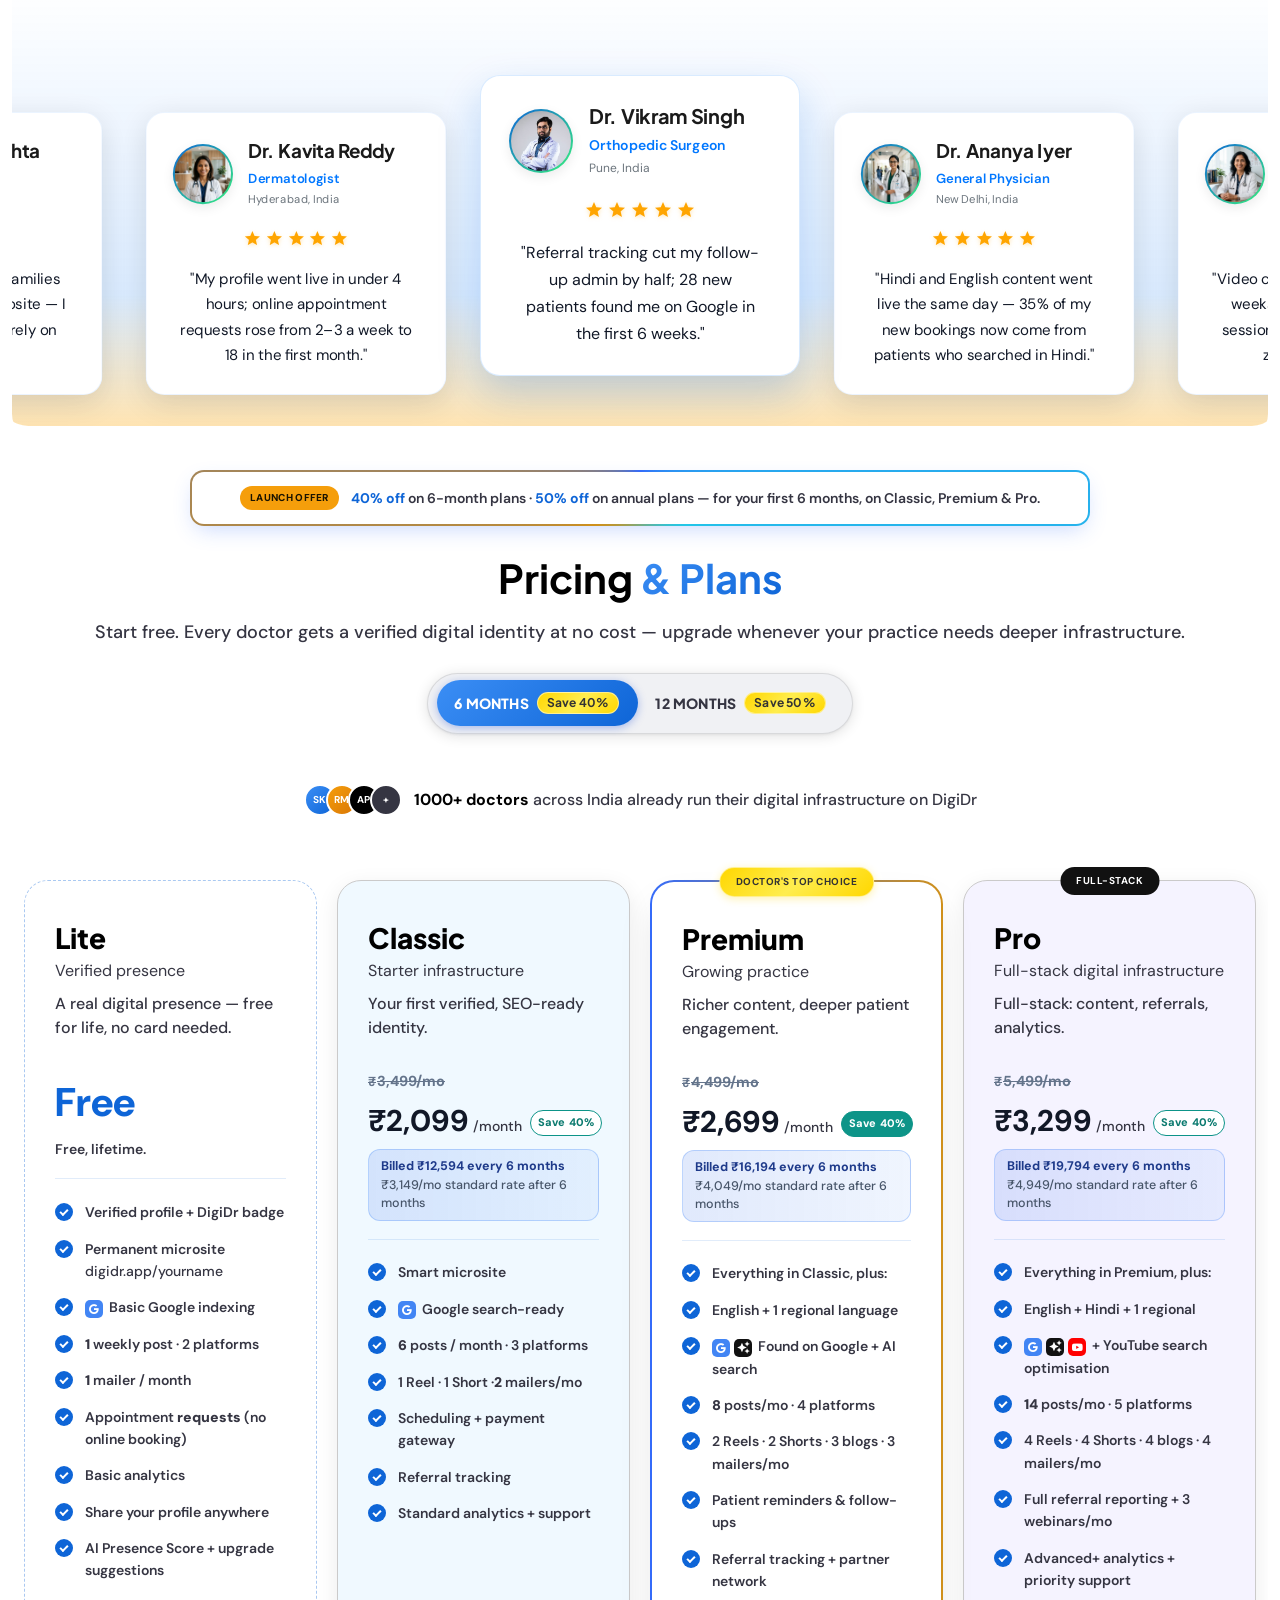
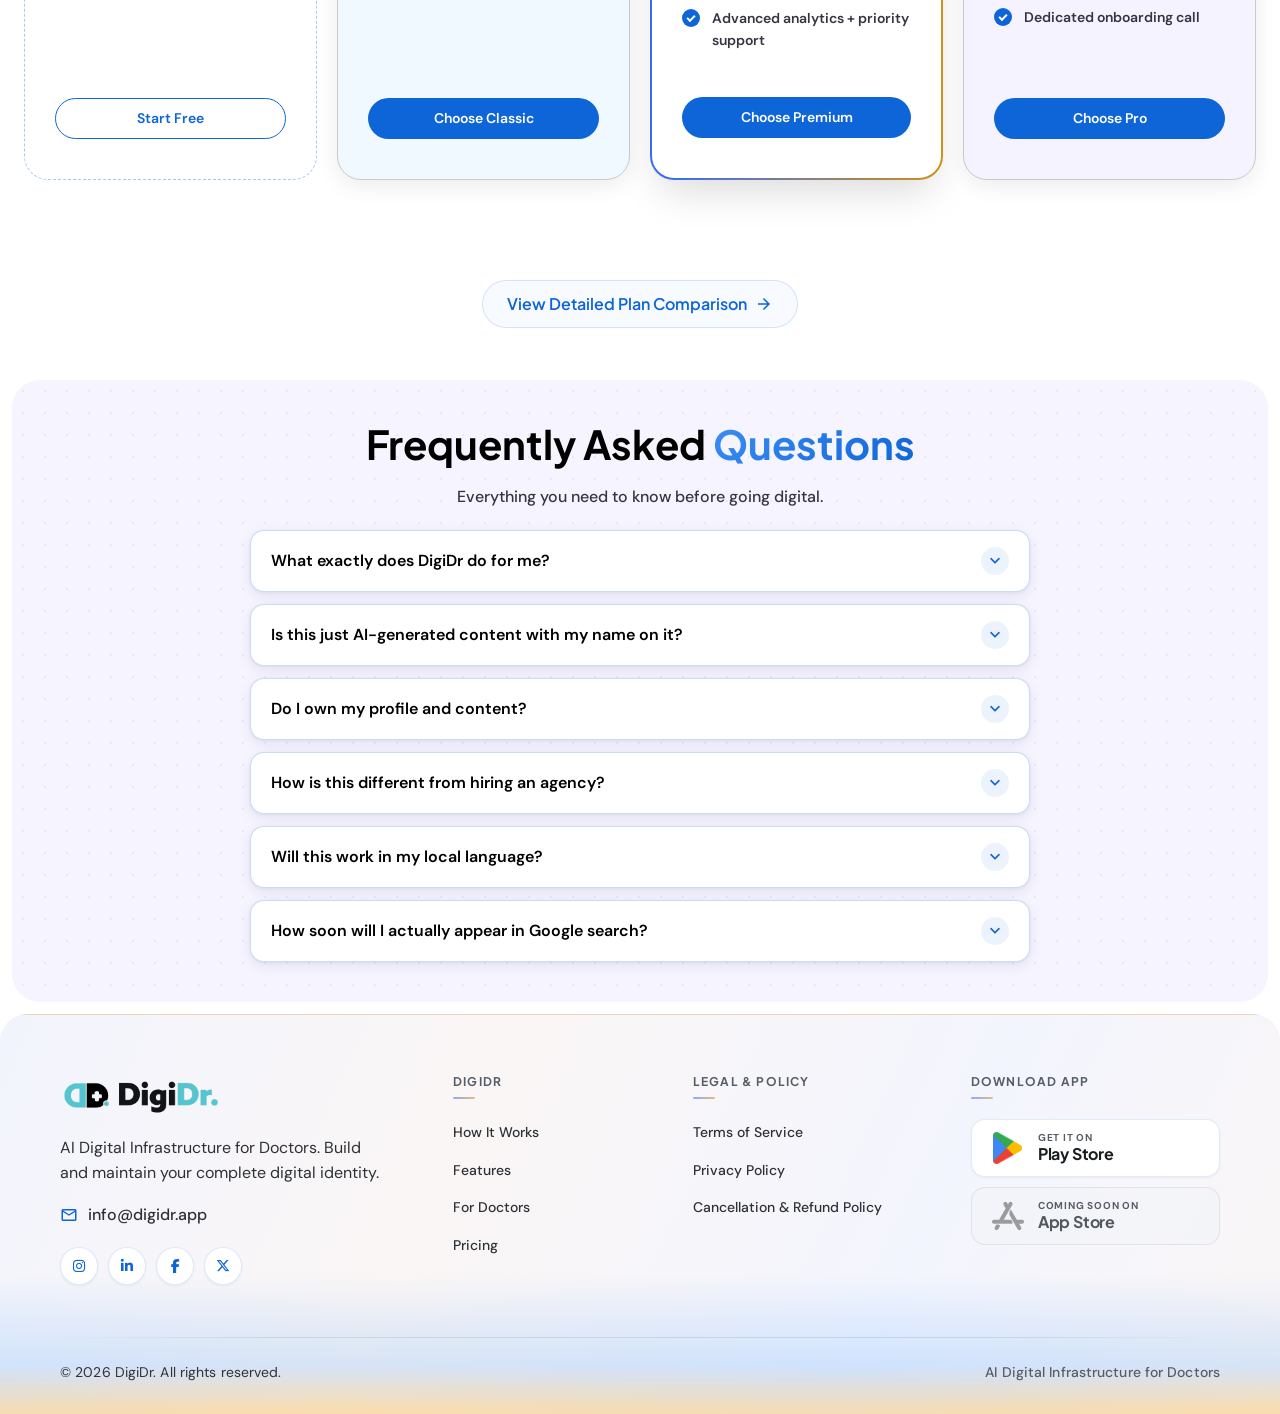
==== commit 1de30773: "Link chatbot Pricing plans chip to pricing page and update pricing/posts carousel styling Co-Authore" ====
--- a/index.html
+++ b/index.html
@@ -993,8 +993,7 @@
                             <li><span class="check-icon"></span>AI Presence Score + upgrade suggestions</li>
                         </ul>
 
-                        <button class="btn btn-dark-custom" type="button" data-download-modal-open data-ga="cta_start_free_lite">Create free
-                            profile</button>
+                        <button class="btn btn-dark-custom" type="button" data-download-modal-open data-ga="cta_start_free_lite">Start Free</button>
                     </div>
                 </div>
 
@@ -1027,8 +1026,7 @@
                             <li><span class="check-icon"></span>Standard analytics + support</li>
                         </ul>
 
-                        <button class="btn btn-blue-custom" type="button" data-download-modal-open data-ga="cta_start_trial_classic">Start free
-                            trial</button>
+                        <button class="btn btn-blue-custom" type="button" data-download-modal-open data-ga="cta_start_trial_classic">Choose Classic</button>
                     </div>
                 </div>
 
@@ -1064,8 +1062,7 @@
                             <li><span class="check-icon"></span>Advanced analytics + priority support</li>
                         </ul>
 
-                        <button class="btn btn-blue-custom" type="button" data-download-modal-open data-ga="cta_start_trial_premium">Start free
-                            trial</button>
+                        <button class="btn btn-blue-custom" type="button" data-download-modal-open data-ga="cta_start_trial_premium">Choose Premium</button>
                     </div>
                 </div>
 
@@ -1100,8 +1097,7 @@
                             <li><span class="check-icon"></span>Dedicated onboarding call</li>
                         </ul>
 
-                        <button class="btn btn-blue-custom" type="button" data-download-modal-open data-ga="cta_start_trial_pro">Start free
-                            trial</button>
+                        <button class="btn btn-blue-custom" type="button" data-download-modal-open data-ga="cta_start_trial_pro">Choose Pro</button>
                     </div>
                 </div>
             </div>
--- a/css/style.css
+++ b/css/style.css
@@ -2462,6 +2462,17 @@
     cursor: default;
 }
 
+/* Centre the skeleton row like the loaded cards. Auto margins on the outer
+   cards (rather than justify-content: center) keep the left edge reachable
+   when the row is wider than the viewport. */
+.posts-carousel.is-loading .post-item-skeleton:first-of-type {
+    margin-left: auto;
+}
+
+.posts-carousel.is-loading .post-item-skeleton:last-of-type {
+    margin-right: auto;
+}
+
 .posts-carousel.is-empty {
     justify-content: center;
     align-items: center;
@@ -2711,6 +2722,11 @@
        shadow); a small margin here is enough to separate the row from it. */
     margin-top: -20px;
     padding-bottom: 40px;
+    /* The negative margin tucks the row under the carousel, whose
+       position:relative; z-index:1 would otherwise sit on top of the buttons'
+       upper edge and swallow their clicks. */
+    position: relative;
+    z-index: 2;
 }
 
 .posts-carousel-wrapper.has-overflow .posts-carousel-controls {
@@ -5641,10 +5657,30 @@
     border-bottom: none;
 }
 
-/* FAQ accordion */
+/* FAQ accordion — full-width dotted band behind the questions */
+body.page-pricing .pricing-section {
+    overflow-x: clip;
+}
+
 .pricing-faq {
     max-width: 780px;
     margin: 72px auto 0;
+    padding: 48px 0;
+    position: relative;
+    isolation: isolate;
+}
+
+.pricing-faq::before {
+    content: "";
+    position: absolute;
+    top: 0;
+    bottom: 0;
+    left: 50%;
+    width: 100vw;
+    transform: translateX(-50%);
+    z-index: -1;
+    background-image: radial-gradient(rgba(14, 101, 215, 0.08) 1.5px, transparent 1.5px);
+    background-size: 22px 22px;
 }
 
 .pricing-faq h2 {
@@ -5955,16 +5991,19 @@
 
 .faq-item {
     background: #ffffff;
-    border: 1px solid rgba(14, 101, 215, 0.1);
+    /* The section background is a near-white lavender, so the card needs a
+       visible edge and a real shadow to separate from it. */
+    border: 1px solid rgba(14, 101, 215, 0.22);
     border-radius: 14px;
-    box-shadow: 0 1px 4px rgba(20, 30, 60, 0.04);
+    box-shadow: 0 4px 14px rgba(20, 30, 60, 0.08),
+                0 1px 3px rgba(20, 30, 60, 0.06);
     transition: box-shadow 0.2s ease, border-color 0.2s ease, transform 0.2s ease;
     overflow: hidden;
 }
 
 .faq-item:hover {
-    border-color: rgba(14, 101, 215, 0.25);
-    box-shadow: 0 6px 18px rgba(20, 30, 60, 0.07);
+    border-color: rgba(14, 101, 215, 0.4);
+    box-shadow: 0 10px 26px rgba(20, 30, 60, 0.12);
     transform: translateY(-1px);
 }
 
